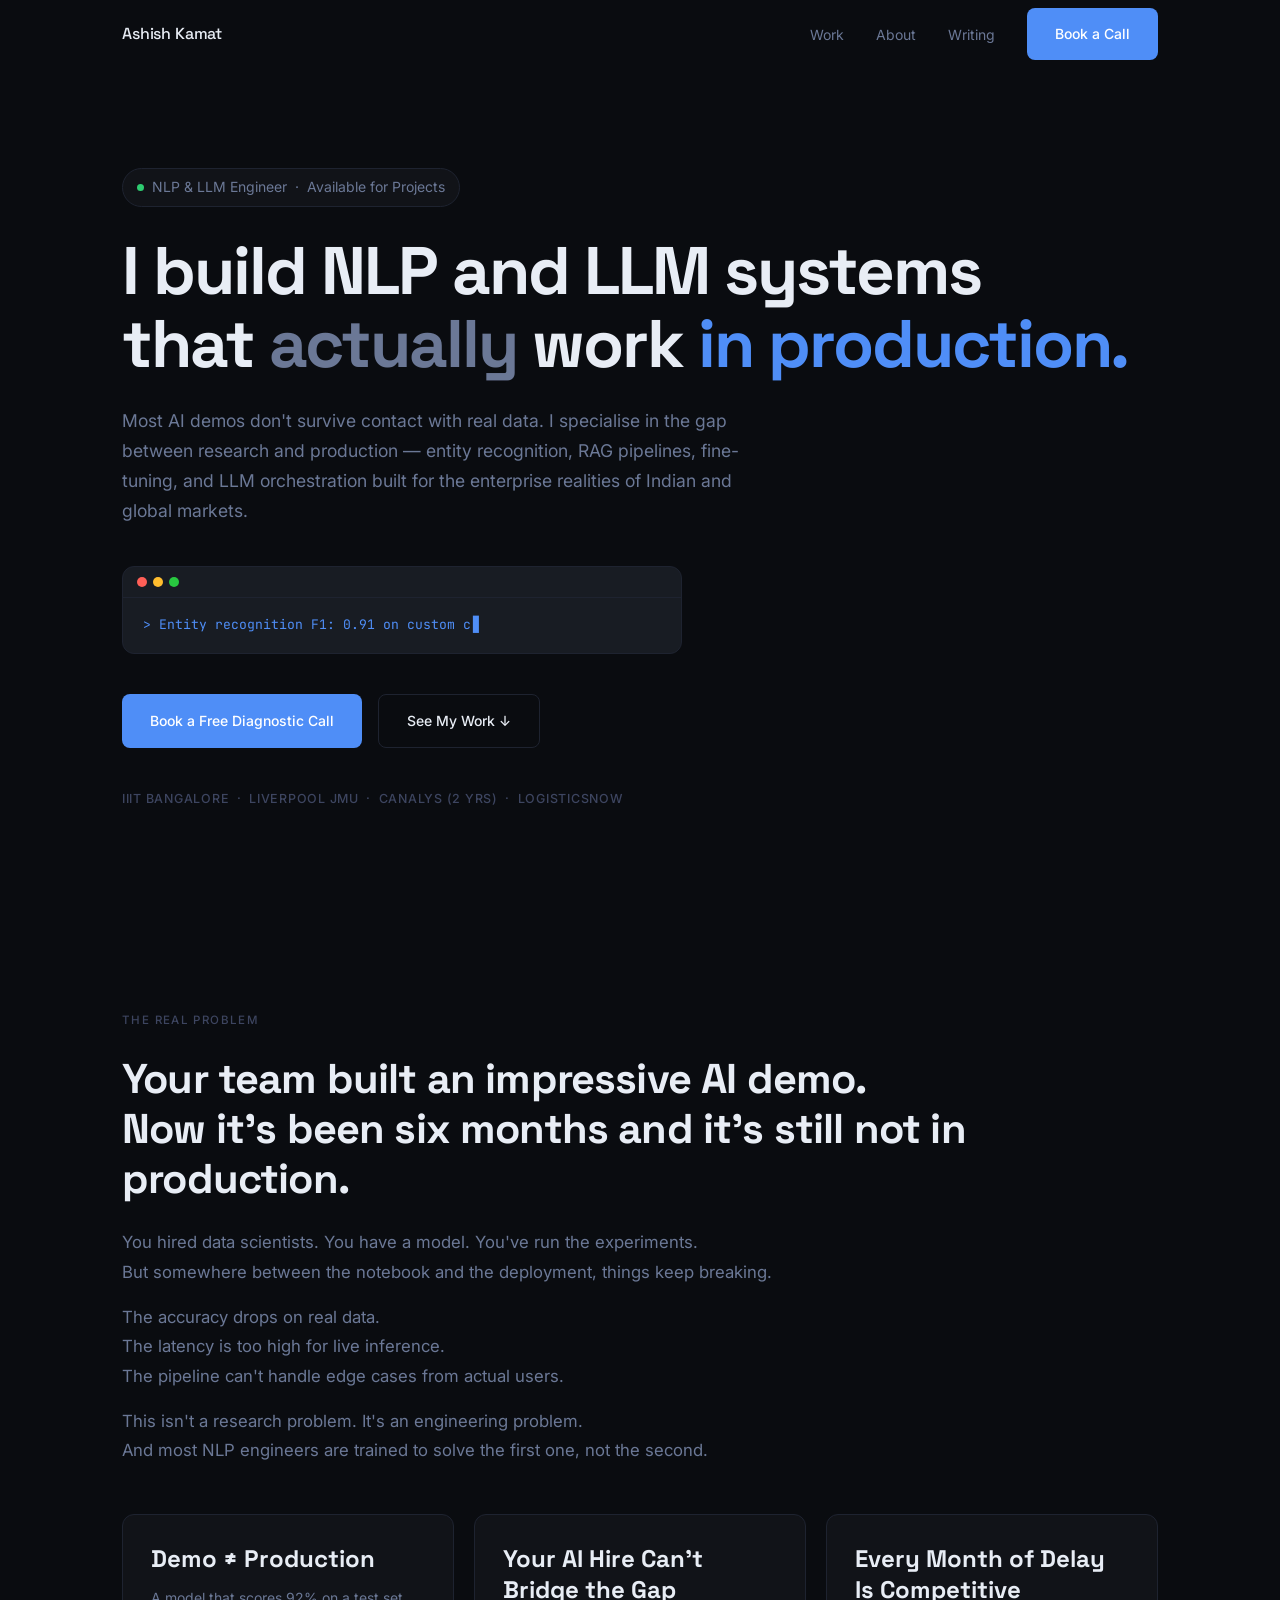
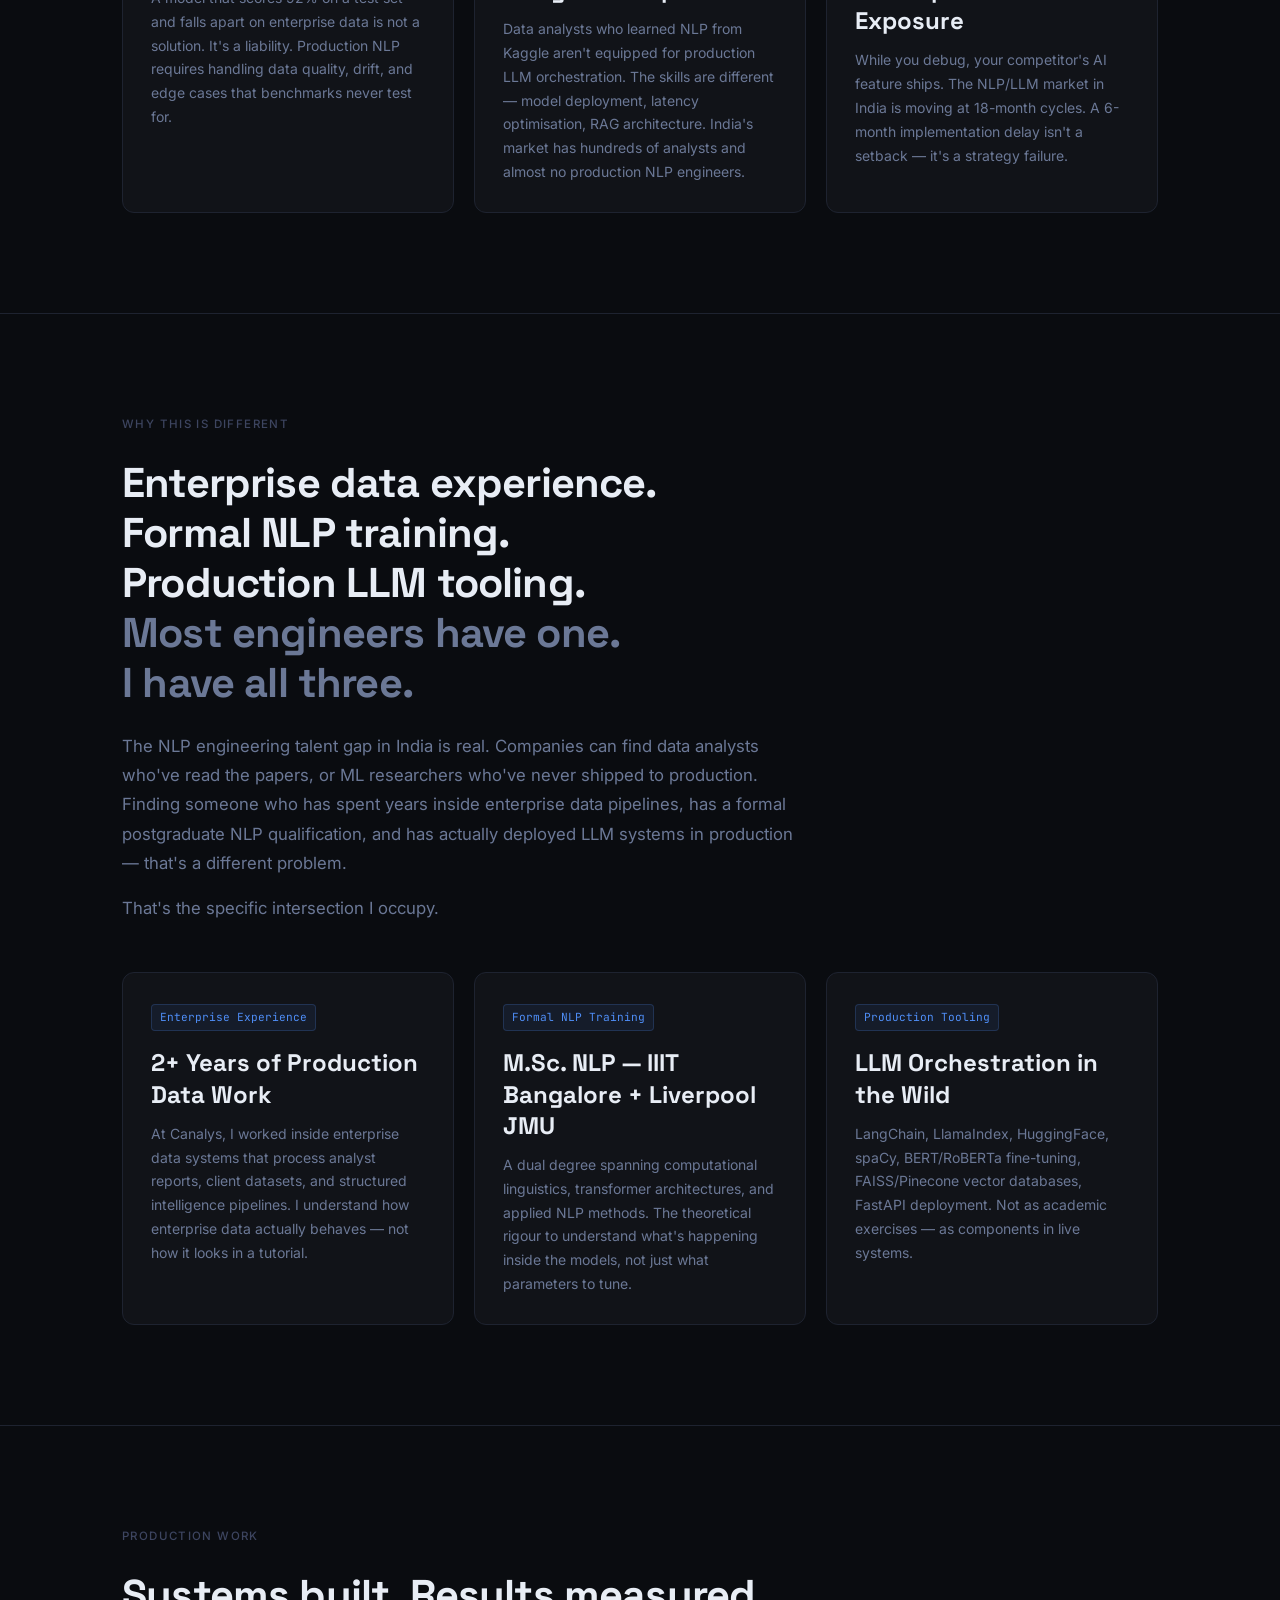
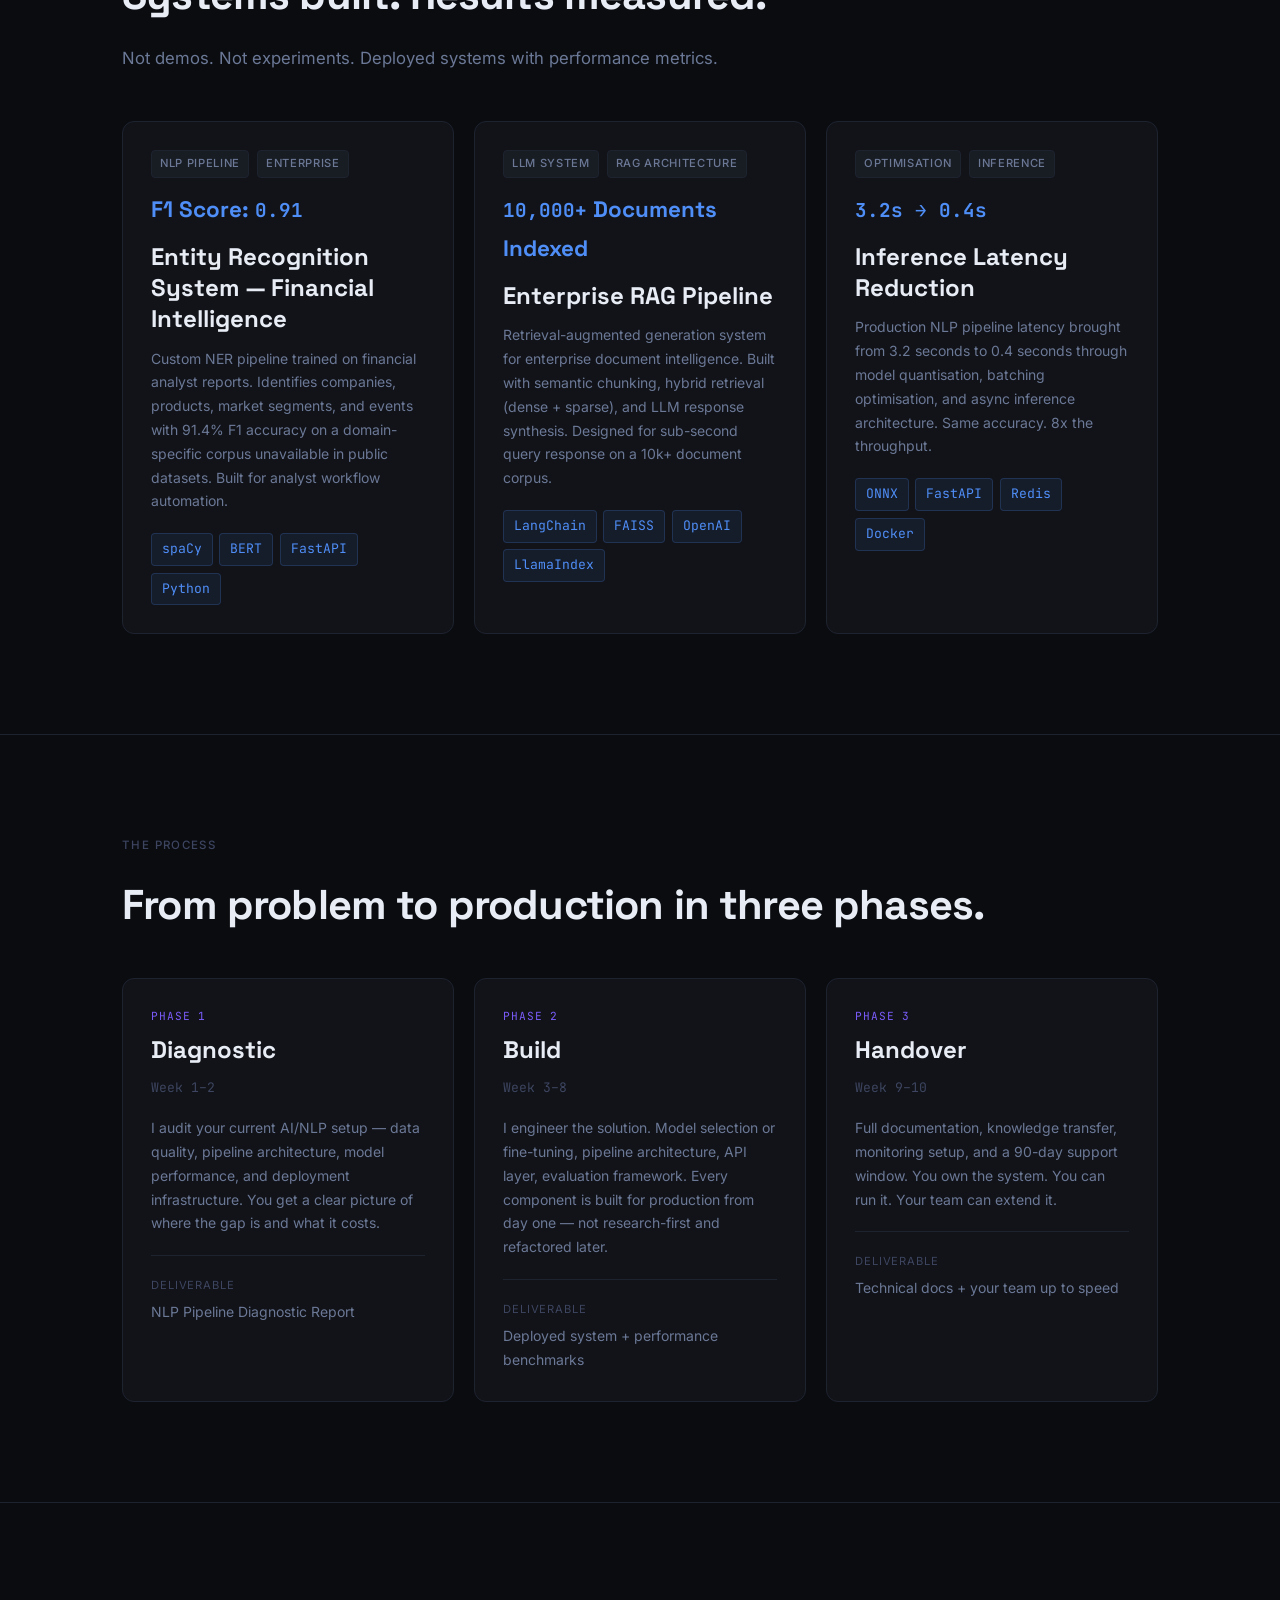
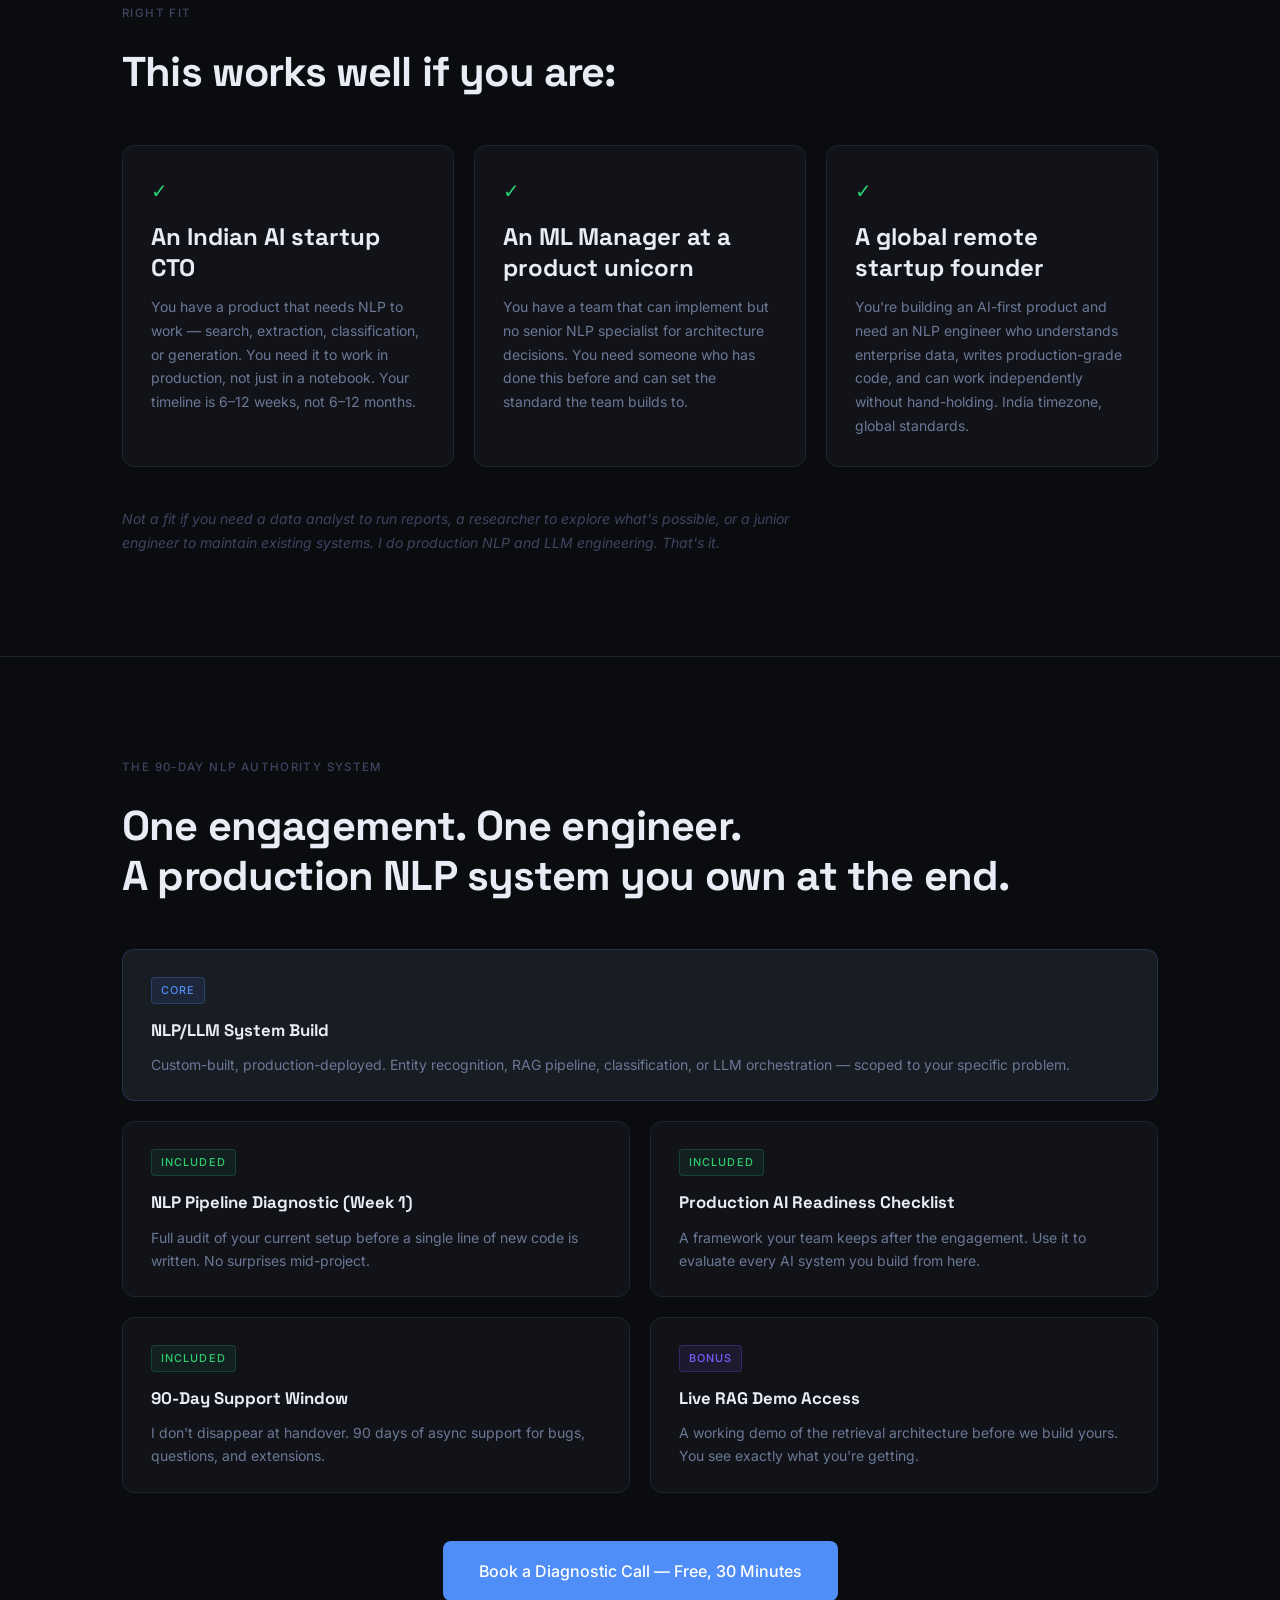
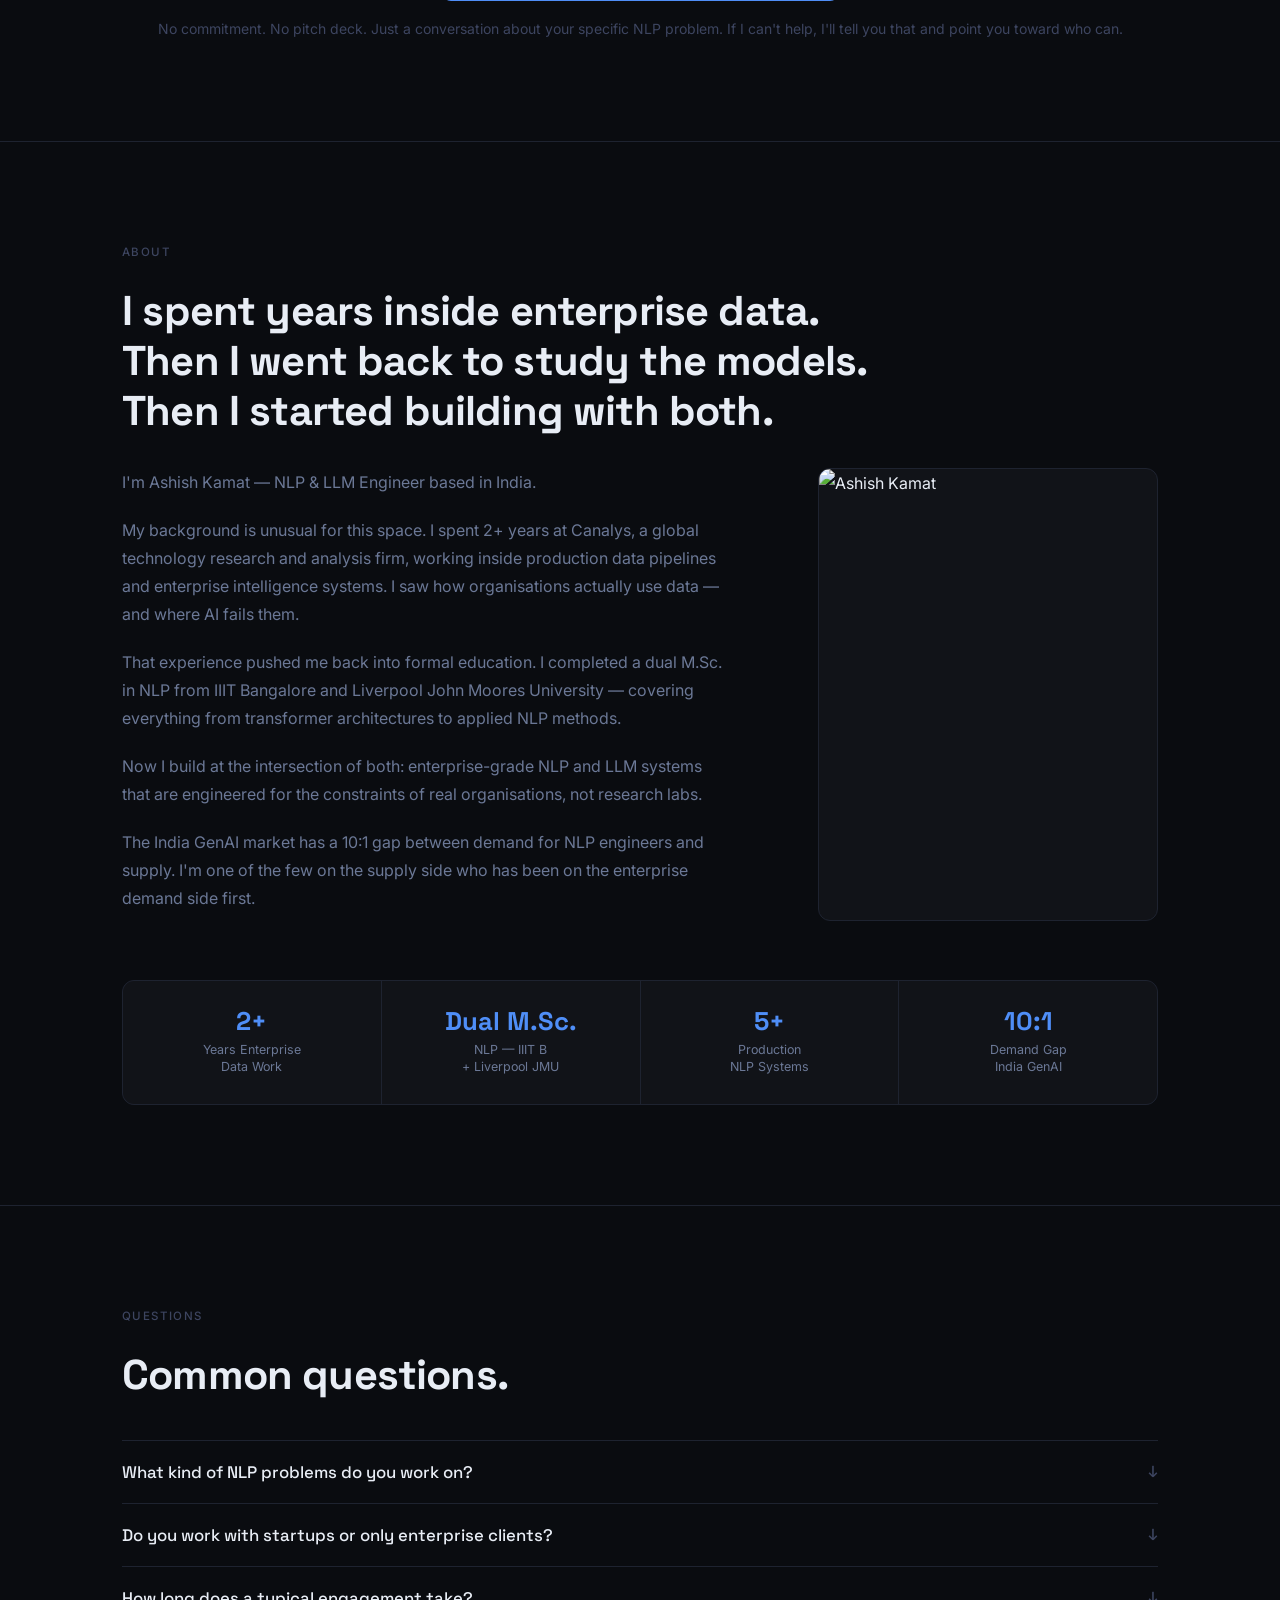
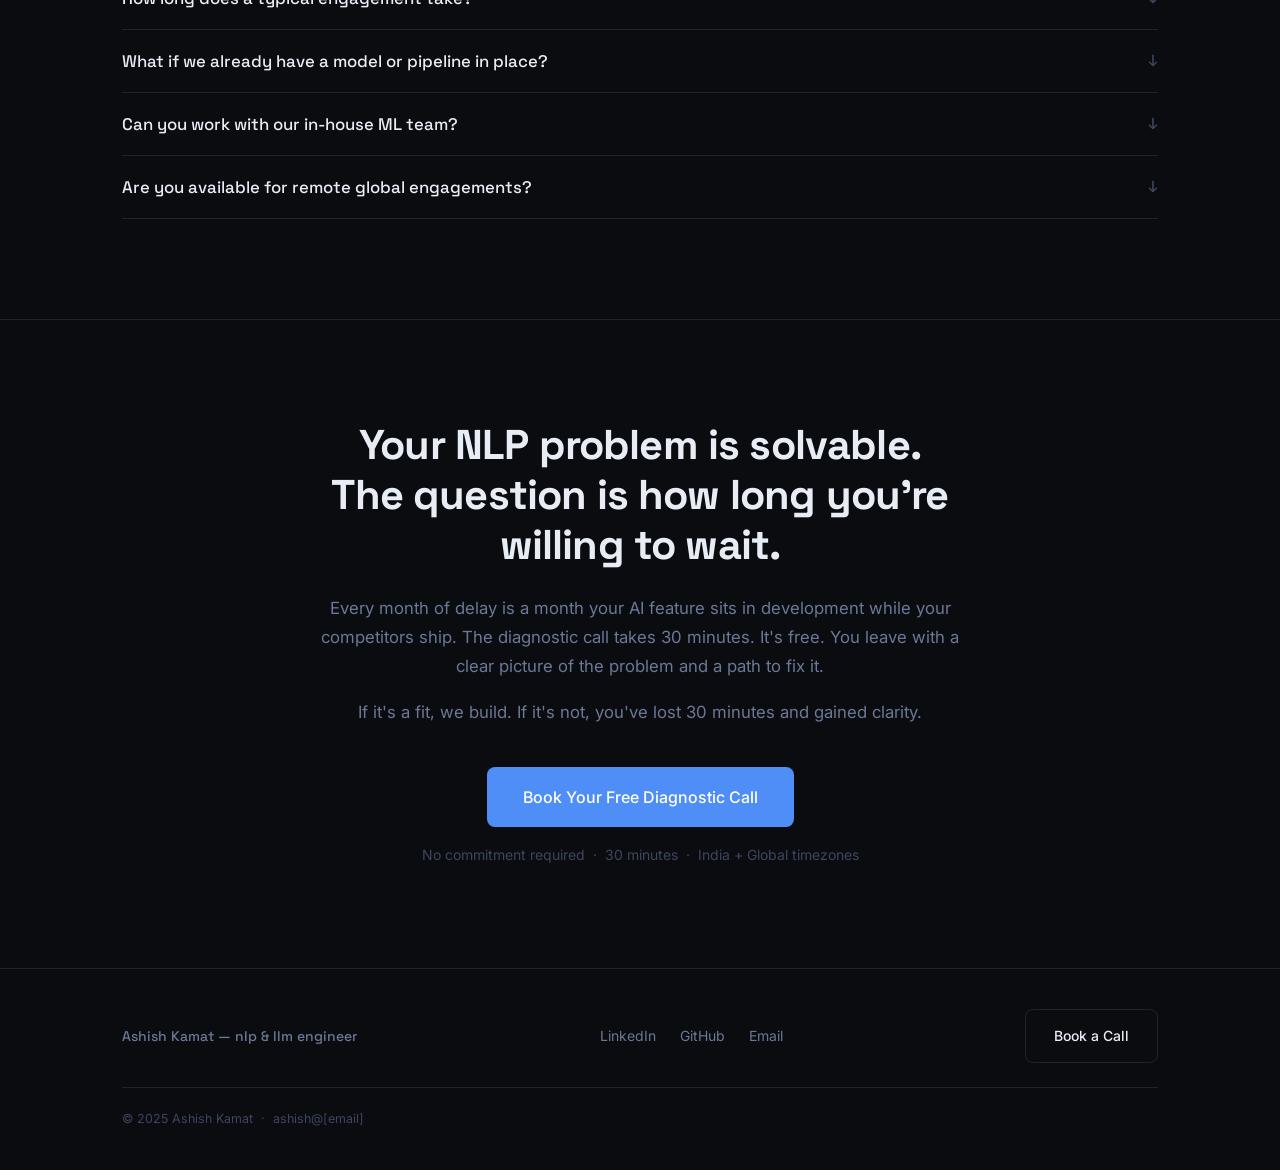
==== index.html @ 313f50a5 "Capitalise name: Ashish Kamat in nav and footer Co-Authored-By: Claude Sonnet 4.6 <noreply@anthropic" ====
<!DOCTYPE html>
<html lang="en">
<head>
  <meta charset="UTF-8">
  <meta name="viewport" content="width=device-width, initial-scale=1.0">
  <title>Ashish Kamat — NLP & LLM Engineer</title>
  <meta name="description" content="NLP & LLM Engineer specialising in production-grade entity recognition, RAG pipelines, and LLM orchestration for enterprise teams.">
  <link rel="preconnect" href="https://fonts.googleapis.com">
  <link rel="preconnect" href="https://fonts.gstatic.com" crossorigin>
  <link href="https://fonts.googleapis.com/css2?family=Space+Grotesk:wght@500;700&family=Inter:wght@400;500&family=JetBrains+Mono&display=swap" rel="stylesheet">
  <link rel="stylesheet" href="style.css">
</head>
<body>

  <!-- NAV -->
  <nav id="navbar">
    <div class="nav-inner">
      <a href="#hero" class="nav-logo">Ashish Kamat</a>
      <button class="hamburger" id="hamburger" aria-label="Toggle menu" aria-expanded="false">
        <span></span><span></span><span></span>
      </button>
      <ul class="nav-links" id="nav-links">
        <li><a href="#work">Work</a></li>
        <li><a href="#about">About</a></li>
        <li><a href="https://www.linkedin.com/in/ashish-kamat/" target="_blank" rel="noopener">Writing</a></li>
        <li><a href="[CALENDLY_URL]" target="_blank" rel="noopener" class="btn btn-primary nav-cta">Book a Call</a></li>
      </ul>
    </div>
  </nav>

  <!-- HERO -->
  <section id="hero" class="section-hero">
    <div class="container">
      <div class="hero-label">
        <span class="status-dot"></span>
        NLP &amp; LLM Engineer &nbsp;·&nbsp; Available for Projects
      </div>

      <h1 class="hero-headline">
        I build NLP and LLM systems<br>
        that <em>actually</em> work <span class="accent">in production.</span>
      </h1>

      <p class="hero-sub">
        Most AI demos don't survive contact with real data.
        I specialise in the gap between research and production —
        entity recognition, RAG pipelines, fine-tuning, and LLM orchestration
        built for the enterprise realities of Indian and global markets.
      </p>

      <!-- Terminal Ticker -->
      <div class="terminal-card">
        <div class="terminal-header">
          <span class="terminal-dot red"></span>
          <span class="terminal-dot amber"></span>
          <span class="terminal-dot green"></span>
        </div>
        <div class="terminal-body">
          <span id="ticker-line"></span><span class="cursor">▊</span>
        </div>
      </div>

      <div class="hero-ctas">
        <a href="[CALENDLY_URL]" target="_blank" rel="noopener" class="btn btn-primary">Book a Free Diagnostic Call</a>
        <a href="#work" class="btn btn-ghost">See My Work ↓</a>
      </div>

      <div class="cred-strip">
        IIIT Bangalore &nbsp;·&nbsp; Liverpool JMU &nbsp;·&nbsp; Canalys (2 yrs) &nbsp;·&nbsp; LogisticsNow
      </div>
    </div>
  </section>

  <!-- SECTION 02 — THE PROBLEM -->
  <section id="problem" class="section reveal-section">
    <div class="container">
      <div class="section-label">THE REAL PROBLEM</div>
      <h2 class="reveal">
        Your team built an impressive AI demo.<br>
        Now it's been six months and it's still not in production.
      </h2>
      <p class="section-body reveal">
        You hired data scientists. You have a model. You've run the experiments.<br>
        But somewhere between the notebook and the deployment, things keep breaking.
      </p>
      <p class="section-body reveal">
        The accuracy drops on real data.<br>
        The latency is too high for live inference.<br>
        The pipeline can't handle edge cases from actual users.
      </p>
      <p class="section-body reveal">
        This isn't a research problem. It's an engineering problem.<br>
        And most NLP engineers are trained to solve the first one, not the second.
      </p>

      <div class="card-grid three-col">
        <div class="card reveal" data-delay="0">
          <h3>Demo ≠ Production</h3>
          <p>A model that scores 92% on a test set and falls apart on enterprise data is not a solution. It's a liability. Production NLP requires handling data quality, drift, and edge cases that benchmarks never test for.</p>
        </div>
        <div class="card reveal" data-delay="80">
          <h3>Your AI Hire Can't Bridge the Gap</h3>
          <p>Data analysts who learned NLP from Kaggle aren't equipped for production LLM orchestration. The skills are different — model deployment, latency optimisation, RAG architecture. India's market has hundreds of analysts and almost no production NLP engineers.</p>
        </div>
        <div class="card reveal" data-delay="160">
          <h3>Every Month of Delay Is Competitive Exposure</h3>
          <p>While you debug, your competitor's AI feature ships. The NLP/LLM market in India is moving at 18-month cycles. A 6-month implementation delay isn't a setback — it's a strategy failure.</p>
        </div>
      </div>
    </div>
  </section>

  <!-- SECTION 03 — POSITIONING -->
  <section id="positioning" class="section reveal-section">
    <div class="container">
      <div class="section-label">WHY THIS IS DIFFERENT</div>
      <h2 class="reveal">
        Enterprise data experience.<br>
        Formal NLP training.<br>
        Production LLM tooling.<br>
        <span class="text-muted">Most engineers have one.<br>I have all three.</span>
      </h2>
      <p class="section-body reveal">
        The NLP engineering talent gap in India is real. Companies can find
        data analysts who've read the papers, or ML researchers who've never
        shipped to production. Finding someone who has spent years inside
        enterprise data pipelines, has a formal postgraduate NLP qualification,
        and has actually deployed LLM systems in production — that's a different problem.
      </p>
      <p class="section-body reveal">
        That's the specific intersection I occupy.
      </p>

      <div class="card-grid three-col">
        <div class="card reveal" data-delay="0">
          <div class="card-chip">Enterprise Experience</div>
          <h3>2+ Years of Production Data Work</h3>
          <p>At Canalys, I worked inside enterprise data systems that process analyst reports, client datasets, and structured intelligence pipelines. I understand how enterprise data actually behaves — not how it looks in a tutorial.</p>
        </div>
        <div class="card reveal" data-delay="80">
          <div class="card-chip">Formal NLP Training</div>
          <h3>M.Sc. NLP — IIIT Bangalore + Liverpool JMU</h3>
          <p>A dual degree spanning computational linguistics, transformer architectures, and applied NLP methods. The theoretical rigour to understand what's happening inside the models, not just what parameters to tune.</p>
        </div>
        <div class="card reveal" data-delay="160">
          <div class="card-chip">Production Tooling</div>
          <h3>LLM Orchestration in the Wild</h3>
          <p>LangChain, LlamaIndex, HuggingFace, spaCy, BERT/RoBERTa fine-tuning, FAISS/Pinecone vector databases, FastAPI deployment. Not as academic exercises — as components in live systems.</p>
        </div>
      </div>
    </div>
  </section>

  <!-- SECTION 04 — WORK -->
  <section id="work" class="section reveal-section">
    <div class="container">
      <div class="section-label">PRODUCTION WORK</div>
      <h2 class="reveal">Systems built. Results measured.</h2>
      <p class="section-body reveal">Not demos. Not experiments. Deployed systems with performance metrics.</p>

      <div class="card-grid three-col">
        <div class="card project-card reveal" data-delay="0">
          <div class="project-tags">
            <span class="tag">NLP Pipeline</span>
            <span class="tag">Enterprise</span>
          </div>
          <div class="metric-callout">F1 Score: <span class="mono">0.91</span></div>
          <h3>Entity Recognition System — Financial Intelligence</h3>
          <p>Custom NER pipeline trained on financial analyst reports. Identifies companies, products, market segments, and events with 91.4% F1 accuracy on a domain-specific corpus unavailable in public datasets. Built for analyst workflow automation.</p>
          <div class="stack-chips">
            <span class="chip">spaCy</span>
            <span class="chip">BERT</span>
            <span class="chip">FastAPI</span>
            <span class="chip">Python</span>
          </div>
        </div>
        <div class="card project-card reveal" data-delay="80">
          <div class="project-tags">
            <span class="tag">LLM System</span>
            <span class="tag">RAG Architecture</span>
          </div>
          <div class="metric-callout"><span class="mono">10,000+</span> Documents Indexed</div>
          <h3>Enterprise RAG Pipeline</h3>
          <p>Retrieval-augmented generation system for enterprise document intelligence. Built with semantic chunking, hybrid retrieval (dense + sparse), and LLM response synthesis. Designed for sub-second query response on a 10k+ document corpus.</p>
          <div class="stack-chips">
            <span class="chip">LangChain</span>
            <span class="chip">FAISS</span>
            <span class="chip">OpenAI</span>
            <span class="chip">LlamaIndex</span>
          </div>
        </div>
        <div class="card project-card reveal" data-delay="160">
          <div class="project-tags">
            <span class="tag">Optimisation</span>
            <span class="tag">Inference</span>
          </div>
          <div class="metric-callout"><span class="mono">3.2s → 0.4s</span></div>
          <h3>Inference Latency Reduction</h3>
          <p>Production NLP pipeline latency brought from 3.2 seconds to 0.4 seconds through model quantisation, batching optimisation, and async inference architecture. Same accuracy. 8x the throughput.</p>
          <div class="stack-chips">
            <span class="chip">ONNX</span>
            <span class="chip">FastAPI</span>
            <span class="chip">Redis</span>
            <span class="chip">Docker</span>
          </div>
        </div>
      </div>
    </div>
  </section>

  <!-- SECTION 05 — PROCESS -->
  <section id="process" class="section reveal-section">
    <div class="container">
      <div class="section-label">THE PROCESS</div>
      <h2 class="reveal">From problem to production in three phases.</h2>

      <div class="card-grid three-col">
        <div class="card phase-card reveal" data-delay="0">
          <div class="phase-label">Phase 1</div>
          <h3>Diagnostic</h3>
          <div class="phase-time">Week 1–2</div>
          <p>I audit your current AI/NLP setup — data quality, pipeline architecture, model performance, and deployment infrastructure. You get a clear picture of where the gap is and what it costs.</p>
          <div class="phase-deliverable">
            <span class="deliverable-label">Deliverable</span>
            NLP Pipeline Diagnostic Report
          </div>
        </div>
        <div class="card phase-card reveal" data-delay="80">
          <div class="phase-label">Phase 2</div>
          <h3>Build</h3>
          <div class="phase-time">Week 3–8</div>
          <p>I engineer the solution. Model selection or fine-tuning, pipeline architecture, API layer, evaluation framework. Every component is built for production from day one — not research-first and refactored later.</p>
          <div class="phase-deliverable">
            <span class="deliverable-label">Deliverable</span>
            Deployed system + performance benchmarks
          </div>
        </div>
        <div class="card phase-card reveal" data-delay="160">
          <div class="phase-label">Phase 3</div>
          <h3>Handover</h3>
          <div class="phase-time">Week 9–10</div>
          <p>Full documentation, knowledge transfer, monitoring setup, and a 90-day support window. You own the system. You can run it. Your team can extend it.</p>
          <div class="phase-deliverable">
            <span class="deliverable-label">Deliverable</span>
            Technical docs + your team up to speed
          </div>
        </div>
      </div>
    </div>
  </section>

  <!-- SECTION 06 — WHO THIS IS FOR -->
  <section id="fit" class="section reveal-section">
    <div class="container">
      <div class="section-label">RIGHT FIT</div>
      <h2 class="reveal">This works well if you are:</h2>

      <div class="card-grid three-col">
        <div class="card fit-card reveal" data-delay="0">
          <div class="fit-icon">✓</div>
          <h3>An Indian AI startup CTO</h3>
          <p>You have a product that needs NLP to work — search, extraction, classification, or generation. You need it to work in production, not just in a notebook. Your timeline is 6–12 weeks, not 6–12 months.</p>
        </div>
        <div class="card fit-card reveal" data-delay="80">
          <div class="fit-icon">✓</div>
          <h3>An ML Manager at a product unicorn</h3>
          <p>You have a team that can implement but no senior NLP specialist for architecture decisions. You need someone who has done this before and can set the standard the team builds to.</p>
        </div>
        <div class="card fit-card reveal" data-delay="160">
          <div class="fit-icon">✓</div>
          <h3>A global remote startup founder</h3>
          <p>You're building an AI-first product and need an NLP engineer who understands enterprise data, writes production-grade code, and can work independently without hand-holding. India timezone, global standards.</p>
        </div>
      </div>

      <p class="not-fit reveal">
        Not a fit if you need a data analyst to run reports, a researcher to explore what's possible, or a junior engineer to maintain existing systems. I do production NLP and LLM engineering. That's it.
      </p>
    </div>
  </section>

  <!-- SECTION 07 — OFFER STACK -->
  <section id="offer" class="section reveal-section">
    <div class="container">
      <div class="section-label">THE 90-DAY NLP AUTHORITY SYSTEM</div>
      <h2 class="reveal">
        One engagement. One engineer.<br>
        A production NLP system you own at the end.
      </h2>

      <div class="offer-grid reveal">
        <div class="offer-item offer-core">
          <div class="offer-badge">Core</div>
          <div class="offer-title">NLP/LLM System Build</div>
          <p>Custom-built, production-deployed. Entity recognition, RAG pipeline, classification, or LLM orchestration — scoped to your specific problem.</p>
        </div>
        <div class="offer-item">
          <div class="offer-badge included">Included</div>
          <div class="offer-title">NLP Pipeline Diagnostic (Week 1)</div>
          <p>Full audit of your current setup before a single line of new code is written. No surprises mid-project.</p>
        </div>
        <div class="offer-item">
          <div class="offer-badge included">Included</div>
          <div class="offer-title">Production AI Readiness Checklist</div>
          <p>A framework your team keeps after the engagement. Use it to evaluate every AI system you build from here.</p>
        </div>
        <div class="offer-item">
          <div class="offer-badge included">Included</div>
          <div class="offer-title">90-Day Support Window</div>
          <p>I don't disappear at handover. 90 days of async support for bugs, questions, and extensions.</p>
        </div>
        <div class="offer-item">
          <div class="offer-badge bonus">Bonus</div>
          <div class="offer-title">Live RAG Demo Access</div>
          <p>A working demo of the retrieval architecture before we build yours. You see exactly what you're getting.</p>
        </div>
      </div>

      <div class="offer-cta reveal">
        <a href="[CALENDLY_URL]" target="_blank" rel="noopener" class="btn btn-primary btn-large">Book a Diagnostic Call — Free, 30 Minutes</a>
        <p class="offer-disclaimer">No commitment. No pitch deck. Just a conversation about your specific NLP problem. If I can't help, I'll tell you that and point you toward who can.</p>
      </div>
    </div>
  </section>

  <!-- SECTION 08 — ABOUT -->
  <section id="about" class="section reveal-section">
    <div class="container">
      <div class="section-label">ABOUT</div>
      <h2 class="reveal">
        I spent years inside enterprise data.<br>
        Then I went back to study the models.<br>
        Then I started building with both.
      </h2>

      <div class="about-grid">
        <div class="about-text">
          <p class="reveal">I'm Ashish Kamat — NLP &amp; LLM Engineer based in India.</p>
          <p class="reveal">
            My background is unusual for this space. I spent 2+ years at Canalys, a global technology research and analysis firm, working inside production data pipelines and enterprise intelligence systems. I saw how organisations actually use data — and where AI fails them.
          </p>
          <p class="reveal">
            That experience pushed me back into formal education. I completed a dual M.Sc. in NLP from IIIT Bangalore and Liverpool John Moores University — covering everything from transformer architectures to applied NLP methods.
          </p>
          <p class="reveal">
            Now I build at the intersection of both: enterprise-grade NLP and LLM systems that are engineered for the constraints of real organisations, not research labs.
          </p>
          <p class="reveal">
            The India GenAI market has a 10:1 gap between demand for NLP engineers and supply. I'm one of the few on the supply side who has been on the enterprise demand side first.
          </p>
        </div>
        <div class="about-image-col reveal">
          <div class="about-photo-wrap">
            <img src="ChatGPT Image May 31, 2026, 01_21_55 AM.png" alt="Ashish Kamat" class="about-photo" loading="lazy">
          </div>
        </div>
      </div>

      <div class="stats-bar reveal">
        <div class="stat">
          <div class="stat-number">2+</div>
          <div class="stat-label">Years Enterprise<br>Data Work</div>
        </div>
        <div class="stat">
          <div class="stat-number">Dual M.Sc.</div>
          <div class="stat-label">NLP — IIIT B<br>+ Liverpool JMU</div>
        </div>
        <div class="stat">
          <div class="stat-number">5+</div>
          <div class="stat-label">Production<br>NLP Systems</div>
        </div>
        <div class="stat">
          <div class="stat-number">10:1</div>
          <div class="stat-label">Demand Gap<br>India GenAI</div>
        </div>
      </div>
    </div>
  </section>

  <!-- SECTION 09 — FAQ -->
  <section id="faq" class="section reveal-section">
    <div class="container">
      <div class="section-label">QUESTIONS</div>
      <h2 class="reveal">Common questions.</h2>

      <div class="faq-list reveal">

        <div class="faq-item">
          <button class="faq-q" aria-expanded="false">
            What kind of NLP problems do you work on?
            <span class="faq-chevron">↓</span>
          </button>
          <div class="faq-a">
            <p>Entity recognition, text classification, RAG pipelines, LLM orchestration, semantic search, and fine-tuning domain-specific language models. If your problem involves understanding, extracting, or generating from text — that's the zone. What I don't do: computer vision, tabular ML, or data warehousing.</p>
          </div>
        </div>

        <div class="faq-item">
          <button class="faq-q" aria-expanded="false">
            Do you work with startups or only enterprise clients?
            <span class="faq-chevron">↓</span>
          </button>
          <div class="faq-a">
            <p>Both, with different scopes. Enterprise teams usually need architecture consulting + build. Startups usually need an end-to-end build. The diagnostic call in week one scopes the engagement properly regardless of company size.</p>
          </div>
        </div>

        <div class="faq-item">
          <button class="faq-q" aria-expanded="false">
            How long does a typical engagement take?
            <span class="faq-chevron">↓</span>
          </button>
          <div class="faq-a">
            <p>8–12 weeks for a complete build. 2 weeks for a diagnostic-only engagement. The 90-Day NLP Authority System covers the full arc: diagnostic, build, handover, and 90 days of support.</p>
          </div>
        </div>

        <div class="faq-item">
          <button class="faq-q" aria-expanded="false">
            What if we already have a model or pipeline in place?
            <span class="faq-chevron">↓</span>
          </button>
          <div class="faq-a">
            <p>Even better. The diagnostic call reviews what you have. Sometimes the fix is surgical — latency optimisation, data pipeline repair, or RAG layer addition. You don't always need to rebuild from zero.</p>
          </div>
        </div>

        <div class="faq-item">
          <button class="faq-q" aria-expanded="false">
            Can you work with our in-house ML team?
            <span class="faq-chevron">↓</span>
          </button>
          <div class="faq-a">
            <p>Yes. I often act as the senior NLP specialist setting architecture standards while the in-house team implements. Think of it as embedding a specialist for the duration, not replacing your team.</p>
          </div>
        </div>

        <div class="faq-item">
          <button class="faq-q" aria-expanded="false">
            Are you available for remote global engagements?
            <span class="faq-chevron">↓</span>
          </button>
          <div class="faq-a">
            <p>Yes. IST timezone, async-first communication. I've worked with teams in multiple timezones. The diagnostic call and weekly syncs are synchronous; everything else is documented and async.</p>
          </div>
        </div>

      </div>
    </div>
  </section>

  <!-- SECTION 10 — FINAL CTA -->
  <section id="contact" class="section section-final reveal-section">
    <div class="container">
      <h2 class="reveal">
        Your NLP problem is solvable.<br>
        The question is how long you're willing to wait.
      </h2>
      <p class="section-body reveal">
        Every month of delay is a month your AI feature sits in development while your competitors ship. The diagnostic call takes 30 minutes. It's free. You leave with a clear picture of the problem and a path to fix it.
      </p>
      <p class="section-body reveal">
        If it's a fit, we build. If it's not, you've lost 30 minutes and gained clarity.
      </p>
      <div class="final-cta-wrap reveal">
        <a href="[CALENDLY_URL]" target="_blank" rel="noopener" class="btn btn-primary btn-large">Book Your Free Diagnostic Call</a>
        <p class="cta-disclaimer">No commitment required &nbsp;·&nbsp; 30 minutes &nbsp;·&nbsp; India + Global timezones</p>
      </div>
    </div>
  </section>

  <!-- FOOTER -->
  <footer id="footer">
    <div class="container">
      <div class="footer-main">
        <div class="footer-brand">Ashish Kamat — nlp &amp; llm engineer</div>
        <nav class="footer-links">
          <a href="https://www.linkedin.com/in/ashish-kamat/" target="_blank" rel="noopener">LinkedIn</a>
          <a href="https://github.com/[GITHUB_USERNAME]" target="_blank" rel="noopener">GitHub</a>
          <a href="mailto:ashish@[email]">Email</a>
        </nav>
        <a href="[CALENDLY_URL]" target="_blank" rel="noopener" class="btn btn-ghost footer-cta">Book a Call</a>
      </div>
      <div class="footer-bottom">
        <span>© 2025 Ashish Kamat &nbsp;·&nbsp; ashish@[email]</span>
      </div>
    </div>
  </footer>

  <script src="script.js"></script>
</body>
</html>
---- style.css ----
/* ============================================================
   ASHISH KAMAT — NLP & LLM ENGINEER
   Design System: Dark authority, electric blue accent, violet depth
   ============================================================ */

:root {
  --color-bg:           #0A0C10;
  --color-surface:      #111318;
  --color-surface-2:    #181C23;
  --color-border:       #1E2330;
  --color-accent:       #4F8EF7;
  --color-accent-warm:  #7C5CFC;
  --color-text:         #E8EDF5;
  --color-text-muted:   #6B7896;
  --color-text-dim:     #3D4560;
  --color-success:      #2ECC71;

  --fs-hero:   clamp(2.6rem, 6vw, 4.2rem);
  --fs-h2:     clamp(1.8rem, 3.5vw, 2.6rem);
  --fs-h3:     clamp(1.2rem, 2vw, 1.5rem);
  --fs-body:   1rem;
  --fs-small:  0.875rem;
  --fs-mono:   0.82rem;

  --radius-card:   12px;
  --radius-btn:    8px;
  --radius-chip:   4px;

  --max-w: 1100px;
  --section-py: 100px;
}

/* ---- RESET ---- */
*, *::before, *::after { box-sizing: border-box; margin: 0; padding: 0; }
html { scroll-behavior: smooth; }
body {
  background: var(--color-bg);
  color: var(--color-text);
  font-family: 'Inter', sans-serif;
  font-size: var(--fs-body);
  line-height: 1.75;
  -webkit-font-smoothing: antialiased;
}
img { display: block; max-width: 100%; }
a { color: inherit; text-decoration: none; }
button { cursor: pointer; border: none; background: none; }

/* ---- CONTAINER ---- */
.container {
  max-width: var(--max-w);
  margin: 0 auto;
  padding: 0 2rem;
}

/* ================================================================
   NAV
================================================================ */
#navbar {
  position: fixed;
  top: 0; left: 0; right: 0;
  z-index: 100;
  transition: background 0.25s ease, box-shadow 0.25s ease;
}
#navbar.scrolled {
  background: var(--color-bg);
  box-shadow: 0 1px 0 var(--color-border);
}
.nav-inner {
  max-width: var(--max-w);
  margin: 0 auto;
  padding: 0 2rem;
  height: 68px;
  display: flex;
  align-items: center;
  justify-content: space-between;
}
.nav-logo {
  font-family: 'Space Grotesk', sans-serif;
  font-weight: 500;
  font-size: 1rem;
  color: var(--color-text);
  letter-spacing: -0.01em;
}
.nav-links {
  display: flex;
  align-items: center;
  gap: 2rem;
  list-style: none;
}
.nav-links a {
  font-size: var(--fs-small);
  color: var(--color-text-muted);
  transition: color 0.2s;
}
.nav-links a:hover { color: var(--color-text); }
.nav-cta { color: #fff !important; }

/* Hamburger */
.hamburger {
  display: none;
  flex-direction: column;
  gap: 5px;
  padding: 4px;
}
.hamburger span {
  display: block;
  width: 22px; height: 2px;
  background: var(--color-text);
  border-radius: 2px;
  transition: transform 0.25s, opacity 0.25s;
}
.hamburger.open span:nth-child(1) { transform: translateY(7px) rotate(45deg); }
.hamburger.open span:nth-child(2) { opacity: 0; }
.hamburger.open span:nth-child(3) { transform: translateY(-7px) rotate(-45deg); }

/* ================================================================
   BUTTONS
================================================================ */
.btn {
  display: inline-flex;
  align-items: center;
  gap: 0.5rem;
  padding: 14px 28px;
  font-family: 'Inter', sans-serif;
  font-weight: 500;
  font-size: var(--fs-small);
  border-radius: var(--radius-btn);
  transition: transform 0.18s ease, filter 0.18s ease, border-color 0.18s ease, color 0.18s ease;
  white-space: nowrap;
}
.btn-primary {
  background: var(--color-accent);
  color: #fff;
  border: none;
}
.btn-primary:hover {
  filter: brightness(1.12);
  transform: translateY(-1px);
}
.btn-ghost {
  background: transparent;
  border: 1px solid var(--color-border);
  color: var(--color-text);
}
.btn-ghost:hover {
  border-color: var(--color-accent);
  color: var(--color-accent);
}
.btn-large { padding: 16px 36px; font-size: 1rem; }

/* ================================================================
   SECTIONS (shared)
================================================================ */
.section {
  padding: var(--section-py) 0;
}
.section-label {
  font-size: 0.72rem;
  font-weight: 500;
  letter-spacing: 0.12em;
  text-transform: uppercase;
  color: var(--color-text-dim);
  margin-bottom: 1.5rem;
}
h2 {
  font-family: 'Space Grotesk', sans-serif;
  font-weight: 700;
  font-size: var(--fs-h2);
  line-height: 1.2;
  letter-spacing: -0.02em;
  margin-bottom: 1.5rem;
}
h2 .text-muted { color: var(--color-text-muted); }
h3 {
  font-family: 'Space Grotesk', sans-serif;
  font-weight: 700;
  font-size: var(--fs-h3);
  line-height: 1.3;
  margin-bottom: 0.75rem;
}
.section-body {
  font-size: 1.05rem;
  color: var(--color-text-muted);
  max-width: 680px;
  margin-bottom: 1rem;
}

/* Horizontal rule between major sections */
.section + .section { border-top: 1px solid var(--color-border); }

/* ================================================================
   HERO
================================================================ */
.section-hero {
  padding-top: 168px;
  padding-bottom: var(--section-py);
}
.hero-label {
  display: inline-flex;
  align-items: center;
  gap: 0.5rem;
  font-size: var(--fs-small);
  color: var(--color-text-muted);
  margin-bottom: 1.75rem;
  padding: 6px 14px;
  background: var(--color-surface);
  border: 1px solid var(--color-border);
  border-radius: 999px;
}
.status-dot {
  width: 7px; height: 7px;
  border-radius: 50%;
  background: var(--color-success);
  animation: pulse-dot 2s ease infinite;
  flex-shrink: 0;
}
@keyframes pulse-dot {
  0%, 100% { opacity: 1; }
  50% { opacity: 0.4; }
}
.hero-headline {
  font-family: 'Space Grotesk', sans-serif;
  font-weight: 700;
  font-size: var(--fs-hero);
  line-height: 1.1;
  letter-spacing: -0.03em;
  margin-bottom: 1.5rem;
}
.hero-headline em {
  font-style: normal;
  color: var(--color-text-muted);
}
.hero-headline .accent { color: var(--color-accent); }
.hero-sub {
  font-size: 1.1rem;
  color: var(--color-text-muted);
  line-height: 1.7;
  max-width: 620px;
  margin-bottom: 2.5rem;
}

/* Terminal */
.terminal-card {
  background: var(--color-surface-2);
  border: 1px solid var(--color-border);
  border-radius: var(--radius-card);
  max-width: 560px;
  margin-bottom: 2.5rem;
  overflow: hidden;
}
.terminal-header {
  display: flex;
  gap: 6px;
  padding: 10px 14px;
  border-bottom: 1px solid var(--color-border);
}
.terminal-dot {
  width: 10px; height: 10px;
  border-radius: 50%;
}
.terminal-dot.red   { background: #FF5F57; }
.terminal-dot.amber { background: #FFBD2E; }
.terminal-dot.green { background: #28C840; }
.terminal-body {
  padding: 16px 20px;
  font-family: 'JetBrains Mono', monospace;
  font-size: var(--fs-mono);
  color: var(--color-accent);
  min-height: 48px;
  display: flex;
  align-items: center;
}
.cursor {
  display: inline-block;
  animation: blink 0.5s step-end infinite;
  margin-left: 2px;
  color: var(--color-accent);
}
@keyframes blink {
  0%, 100% { opacity: 1; }
  50% { opacity: 0; }
}

.hero-ctas {
  display: flex;
  gap: 1rem;
  flex-wrap: wrap;
  margin-bottom: 2.5rem;
}
.cred-strip {
  font-size: 0.78rem;
  font-weight: 500;
  letter-spacing: 0.06em;
  text-transform: uppercase;
  color: var(--color-text-dim);
}

/* ================================================================
   CARDS
================================================================ */
.card-grid {
  margin-top: 3rem;
  display: grid;
  gap: 1.25rem;
}
.three-col { grid-template-columns: repeat(3, 1fr); }

.card {
  background: var(--color-surface);
  border: 1px solid var(--color-border);
  border-radius: var(--radius-card);
  padding: 1.75rem;
  transition: border-color 0.18s ease, transform 0.18s ease;
}
.card:hover {
  border-color: rgba(79, 142, 247, 0.3);
  transform: translateY(-2px);
}
.card p {
  font-size: var(--fs-small);
  color: var(--color-text-muted);
  line-height: 1.7;
}

/* Card chip (credential label) */
.card-chip {
  display: inline-block;
  font-family: 'JetBrains Mono', monospace;
  font-size: 0.7rem;
  color: var(--color-accent);
  background: rgba(79, 142, 247, 0.08);
  border: 1px solid rgba(79, 142, 247, 0.2);
  border-radius: var(--radius-chip);
  padding: 3px 8px;
  margin-bottom: 1rem;
}

/* ================================================================
   PROJECT CARDS
================================================================ */
.project-tags {
  display: flex;
  gap: 0.5rem;
  flex-wrap: wrap;
  margin-bottom: 0.75rem;
}
.tag {
  font-size: 0.7rem;
  font-weight: 500;
  letter-spacing: 0.06em;
  color: var(--color-text-muted);
  background: var(--color-surface-2);
  border: 1px solid var(--color-border);
  border-radius: var(--radius-chip);
  padding: 3px 8px;
  text-transform: uppercase;
}
.metric-callout {
  font-family: 'Space Grotesk', sans-serif;
  font-weight: 700;
  font-size: 1.4rem;
  color: var(--color-accent);
  margin-bottom: 0.75rem;
}
.metric-callout .mono {
  font-family: 'JetBrains Mono', monospace;
  font-size: 1.2rem;
}
.stack-chips {
  display: flex;
  flex-wrap: wrap;
  gap: 0.4rem;
  margin-top: 1.25rem;
}
.chip {
  font-family: 'JetBrains Mono', monospace;
  font-size: var(--fs-mono);
  color: var(--color-accent);
  background: rgba(79, 142, 247, 0.08);
  border: 1px solid rgba(79, 142, 247, 0.2);
  border-radius: var(--radius-chip);
  padding: 4px 10px;
}

/* ================================================================
   PHASE CARDS
================================================================ */
.phase-label {
  font-family: 'JetBrains Mono', monospace;
  font-size: 0.7rem;
  color: var(--color-accent-warm);
  letter-spacing: 0.08em;
  text-transform: uppercase;
  margin-bottom: 0.5rem;
}
.phase-time {
  font-family: 'JetBrains Mono', monospace;
  font-size: var(--fs-mono);
  color: var(--color-text-dim);
  margin-bottom: 1rem;
}
.phase-deliverable {
  margin-top: 1.25rem;
  padding-top: 1.25rem;
  border-top: 1px solid var(--color-border);
  font-size: var(--fs-small);
  color: var(--color-text-muted);
}
.deliverable-label {
  display: block;
  font-size: 0.7rem;
  letter-spacing: 0.08em;
  text-transform: uppercase;
  color: var(--color-text-dim);
  margin-bottom: 0.25rem;
}

/* ================================================================
   FIT SECTION
================================================================ */
.fit-card { position: relative; }
.fit-icon {
  font-family: 'JetBrains Mono', monospace;
  font-size: 1.25rem;
  color: var(--color-success);
  margin-bottom: 0.75rem;
}
.not-fit {
  margin-top: 2.5rem;
  font-size: var(--fs-small);
  color: var(--color-text-dim);
  max-width: 680px;
  font-style: italic;
}

/* ================================================================
   OFFER STACK
================================================================ */
.offer-grid {
  margin-top: 3rem;
  display: grid;
  grid-template-columns: repeat(2, 1fr);
  gap: 1.25rem;
}
.offer-item {
  background: var(--color-surface);
  border: 1px solid var(--color-border);
  border-radius: var(--radius-card);
  padding: 1.5rem 1.75rem;
  transition: border-color 0.18s ease;
}
.offer-item:hover { border-color: rgba(79, 142, 247, 0.3); }
.offer-core {
  grid-column: 1 / -1;
  background: var(--color-surface-2);
  border-color: rgba(79, 142, 247, 0.2);
}
.offer-badge {
  display: inline-block;
  font-size: 0.68rem;
  font-weight: 500;
  letter-spacing: 0.1em;
  text-transform: uppercase;
  padding: 3px 9px;
  border-radius: var(--radius-chip);
  margin-bottom: 0.75rem;
  background: rgba(79, 142, 247, 0.1);
  border: 1px solid rgba(79, 142, 247, 0.25);
  color: var(--color-accent);
}
.offer-badge.included {
  background: rgba(46, 204, 113, 0.08);
  border-color: rgba(46, 204, 113, 0.2);
  color: var(--color-success);
}
.offer-badge.bonus {
  background: rgba(124, 92, 252, 0.1);
  border-color: rgba(124, 92, 252, 0.25);
  color: var(--color-accent-warm);
}
.offer-title {
  font-family: 'Space Grotesk', sans-serif;
  font-weight: 700;
  font-size: 1.05rem;
  margin-bottom: 0.5rem;
  color: var(--color-text);
}
.offer-item p {
  font-size: var(--fs-small);
  color: var(--color-text-muted);
  line-height: 1.65;
}
.offer-cta {
  margin-top: 3rem;
  text-align: center;
}
.offer-disclaimer {
  margin-top: 1rem;
  font-size: var(--fs-small);
  color: var(--color-text-dim);
}

/* ================================================================
   ABOUT
================================================================ */
.about-grid {
  display: grid;
  grid-template-columns: 1fr 340px;
  gap: 4rem;
  align-items: start;
  margin-top: 2rem;
}
.about-text p {
  color: var(--color-text-muted);
  margin-bottom: 1.25rem;
  max-width: 600px;
}
.about-photo-wrap {
  border-radius: var(--radius-card);
  overflow: hidden;
  border: 1px solid var(--color-border);
  aspect-ratio: 3/4;
  background: var(--color-surface);
}
.about-photo {
  width: 100%;
  height: 100%;
  object-fit: cover;
  object-position: top center;
}
.stats-bar {
  display: grid;
  grid-template-columns: repeat(4, 1fr);
  gap: 1px;
  background: var(--color-border);
  border: 1px solid var(--color-border);
  border-radius: var(--radius-card);
  overflow: hidden;
  margin-top: 3rem;
}
.stat {
  background: var(--color-surface);
  padding: 1.75rem;
  text-align: center;
}
.stat-number {
  font-family: 'Space Grotesk', sans-serif;
  font-weight: 700;
  font-size: 1.6rem;
  color: var(--color-accent);
  margin-bottom: 0.4rem;
  line-height: 1;
}
.stat-label {
  font-size: 0.78rem;
  color: var(--color-text-muted);
  line-height: 1.4;
}

/* ================================================================
   FAQ
================================================================ */
.faq-list { margin-top: 2.5rem; }
.faq-item {
  border-bottom: 1px solid var(--color-border);
}
.faq-item:first-child { border-top: 1px solid var(--color-border); }
.faq-q {
  width: 100%;
  display: flex;
  justify-content: space-between;
  align-items: center;
  padding: 1.25rem 0;
  font-family: 'Space Grotesk', sans-serif;
  font-weight: 500;
  font-size: 1.05rem;
  color: var(--color-text);
  text-align: left;
  gap: 1rem;
  transition: color 0.2s;
}
.faq-q:hover { color: var(--color-accent); }
.faq-chevron {
  font-size: 1rem;
  color: var(--color-text-dim);
  transition: transform 0.25s ease;
  flex-shrink: 0;
}
.faq-item.open .faq-chevron { transform: rotate(180deg); }
.faq-a {
  max-height: 0;
  overflow: hidden;
  transition: max-height 0.35s ease, padding 0.25s ease;
}
.faq-item.open .faq-a { max-height: 300px; padding-bottom: 1.25rem; }
.faq-a p {
  color: var(--color-text-muted);
  font-size: var(--fs-small);
  line-height: 1.75;
}

/* ================================================================
   FINAL CTA
================================================================ */
.section-final {
  text-align: center;
  border-top: 1px solid var(--color-border);
}
.section-final h2 { max-width: 700px; margin-left: auto; margin-right: auto; }
.section-final .section-body { margin-left: auto; margin-right: auto; }
.final-cta-wrap { margin-top: 2.5rem; }
.cta-disclaimer {
  margin-top: 1rem;
  font-size: var(--fs-small);
  color: var(--color-text-dim);
}

/* ================================================================
   FOOTER
================================================================ */
#footer {
  border-top: 1px solid var(--color-border);
  padding: 2.5rem 0;
}
.footer-main {
  display: flex;
  align-items: center;
  justify-content: space-between;
  flex-wrap: wrap;
  gap: 1.25rem;
  margin-bottom: 1.5rem;
}
.footer-brand {
  font-family: 'Space Grotesk', sans-serif;
  font-weight: 500;
  font-size: var(--fs-small);
  color: var(--color-text-muted);
}
.footer-links {
  display: flex;
  gap: 1.5rem;
}
.footer-links a {
  font-size: var(--fs-small);
  color: var(--color-text-muted);
  transition: color 0.2s;
}
.footer-links a:hover { color: var(--color-accent); }
.footer-bottom {
  font-size: 0.78rem;
  color: var(--color-text-dim);
  border-top: 1px solid var(--color-border);
  padding-top: 1.25rem;
}

/* ================================================================
   REVEAL ANIMATIONS
================================================================ */
.reveal {
  opacity: 0;
  transform: translateY(16px);
  transition: opacity 0.4s ease, transform 0.4s ease;
}
.reveal.visible {
  opacity: 1;
  transform: translateY(0);
}

/* Focus ring for accessibility */
a:focus-visible,
button:focus-visible {
  outline: 2px solid var(--color-accent);
  outline-offset: 3px;
  border-radius: 4px;
}

/* ================================================================
   RESPONSIVE — TABLET (640–1024px)
================================================================ */
@media (max-width: 1024px) {
  .three-col { grid-template-columns: repeat(2, 1fr); }
  .stats-bar { grid-template-columns: repeat(2, 1fr); }
  .about-grid { grid-template-columns: 1fr; gap: 2.5rem; }
  .about-photo-wrap { max-width: 340px; aspect-ratio: 4/3; }
  .offer-grid { grid-template-columns: 1fr; }
  .offer-core { grid-column: auto; }
}

/* ================================================================
   RESPONSIVE — MOBILE (< 640px)
================================================================ */
@media (max-width: 640px) {
  :root { --section-py: 64px; }

  .hamburger { display: flex; }
  .nav-links {
    display: none;
    position: absolute;
    top: 68px; left: 0; right: 0;
    background: var(--color-bg);
    border-bottom: 1px solid var(--color-border);
    flex-direction: column;
    gap: 0;
    padding: 1rem 0;
  }
  .nav-links.open { display: flex; }
  .nav-links li { width: 100%; }
  .nav-links a {
    display: block;
    padding: 0.75rem 2rem;
    font-size: 1rem;
  }
  .nav-cta {
    margin: 0.75rem 2rem 0.25rem;
    text-align: center;
    border-radius: var(--radius-btn);
    padding: 12px 20px;
  }

  .section-hero { padding-top: 120px; }
  .hero-headline { font-size: clamp(2rem, 8vw, 2.8rem); }
  .terminal-body { font-size: 0.75rem; }
  .hero-ctas { flex-direction: column; }
  .hero-ctas .btn { width: 100%; justify-content: center; }

  .three-col { grid-template-columns: 1fr; }
  .stats-bar { grid-template-columns: repeat(2, 1fr); }

  .footer-main { flex-direction: column; align-items: flex-start; gap: 1rem; }
  .footer-links { flex-wrap: wrap; gap: 1rem; }
}

/* ================================================================
   REDUCED MOTION
================================================================ */
@media (prefers-reduced-motion: reduce) {
  *, *::before, *::after {
    animation-duration: 0.01ms !important;
    transition-duration: 0.01ms !important;
  }
  .reveal {
    opacity: 1;
    transform: none;
  }
  .cursor { animation: none; opacity: 1; }
  .status-dot { animation: none; }
}
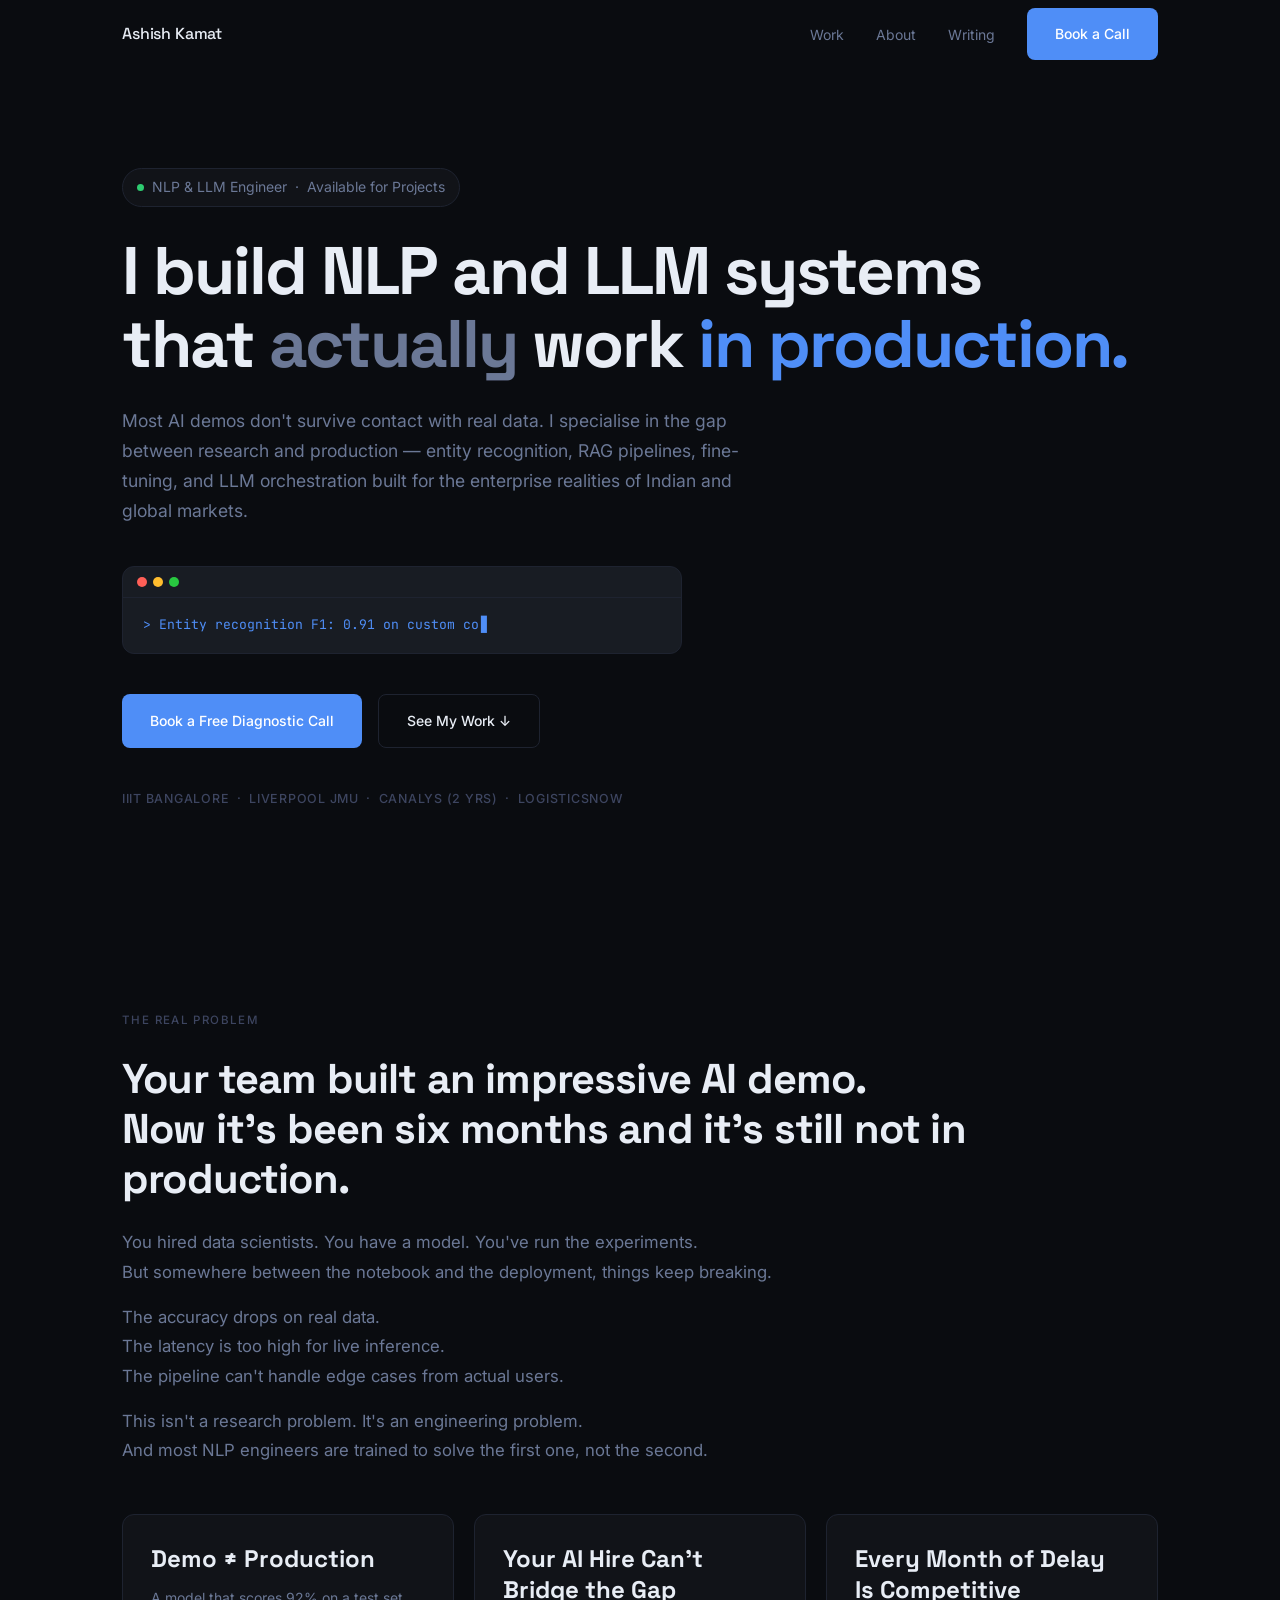
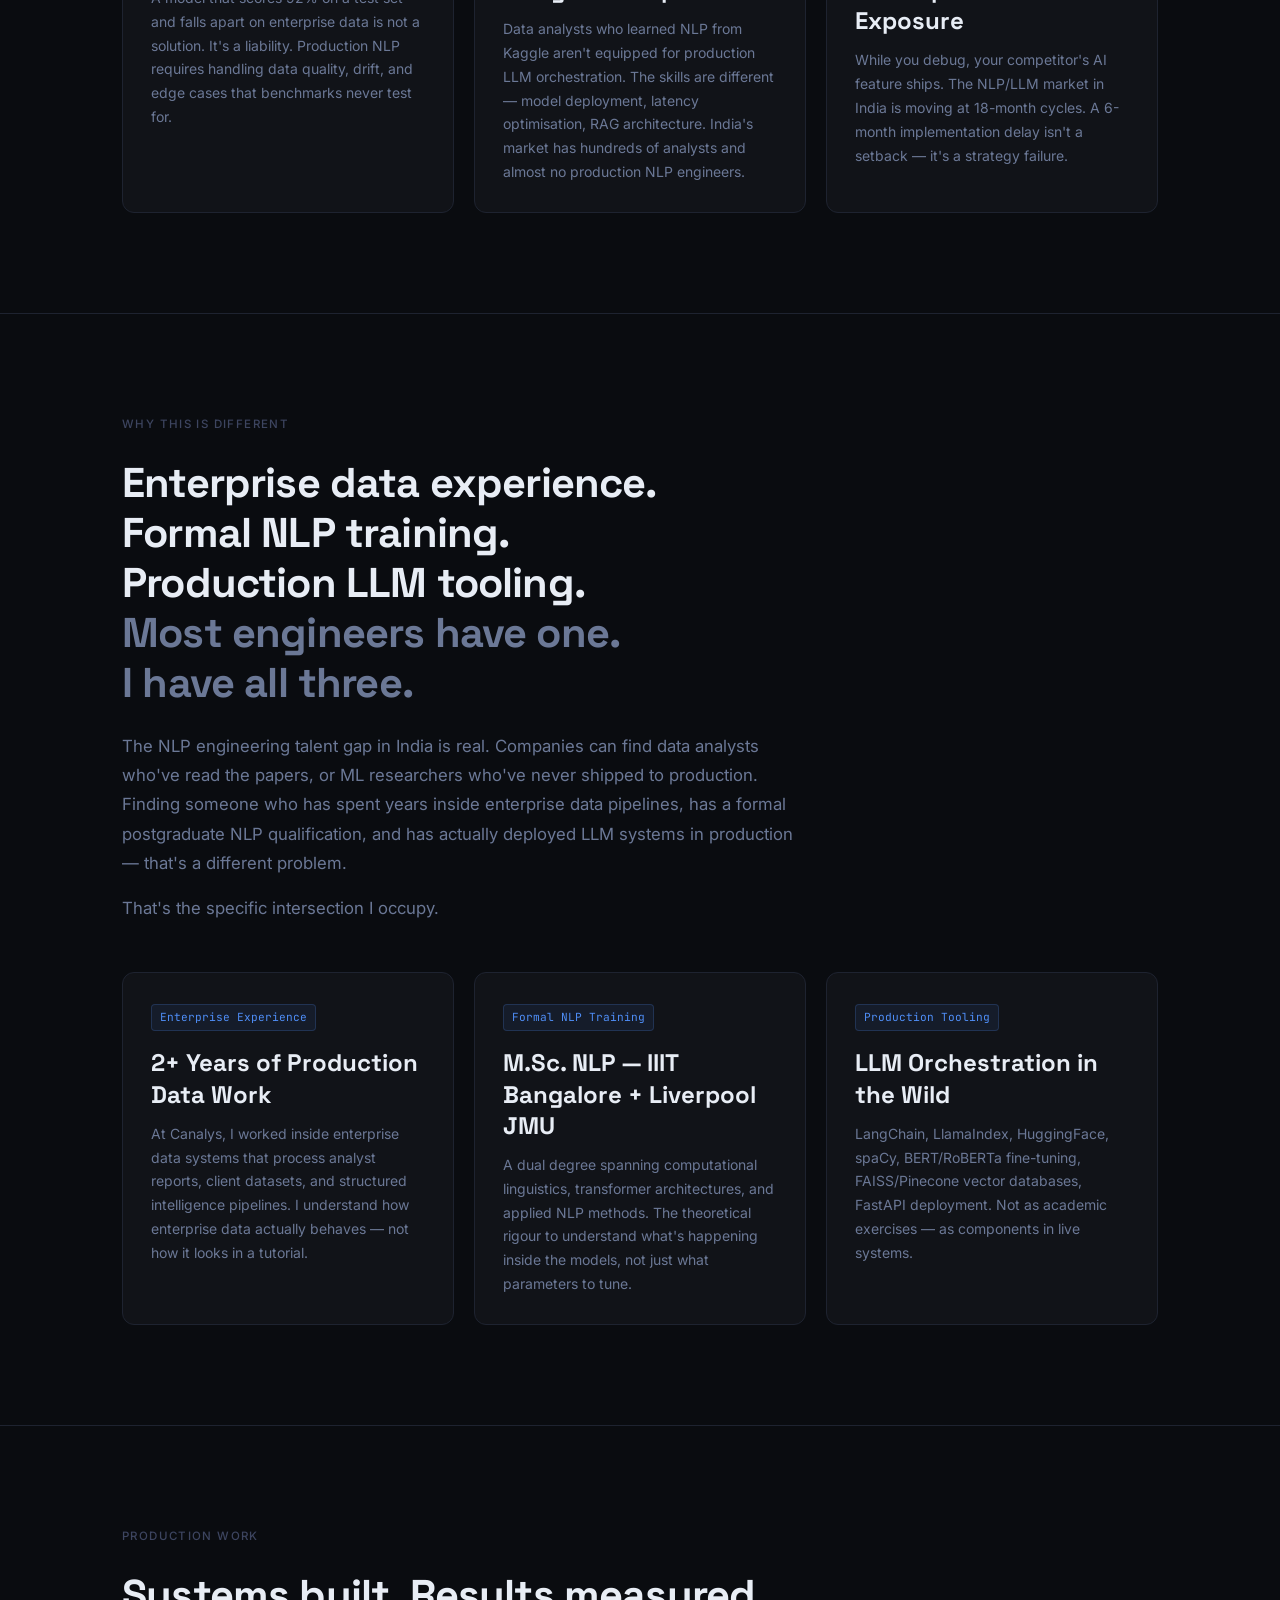
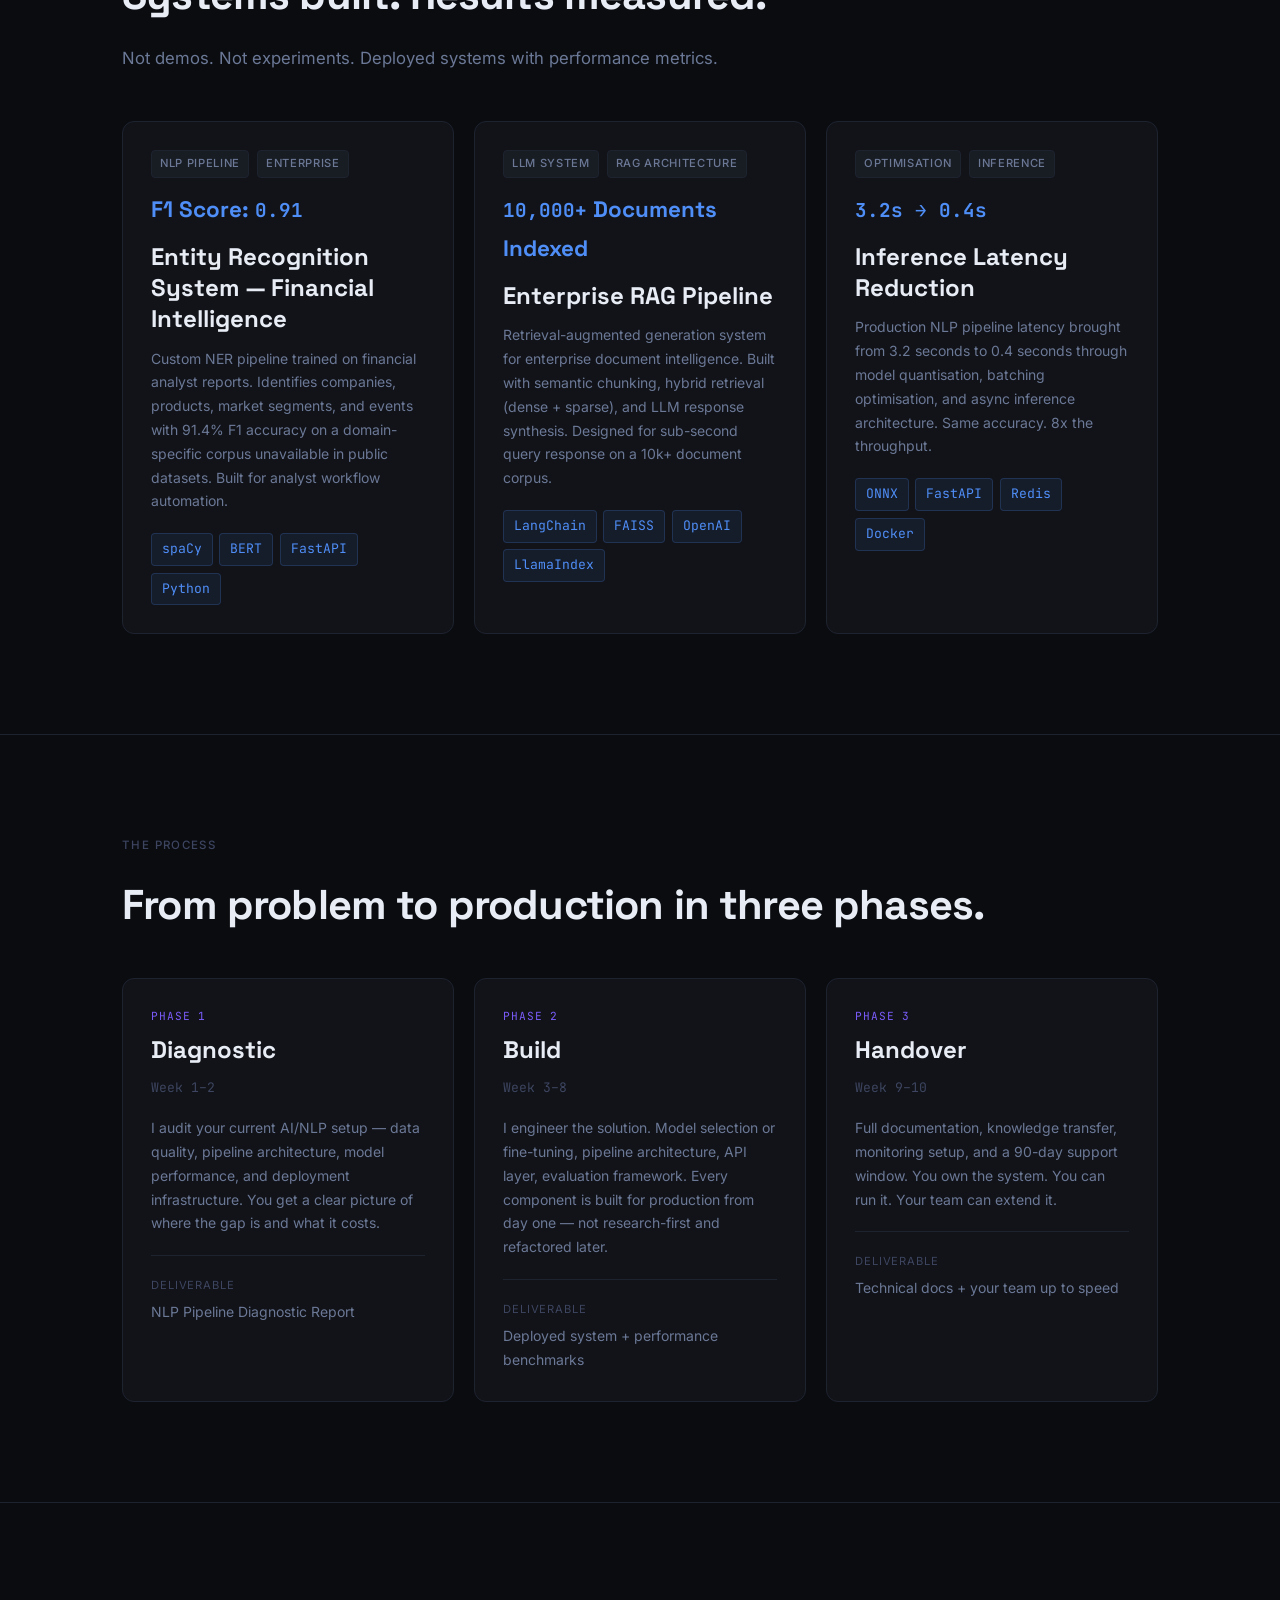
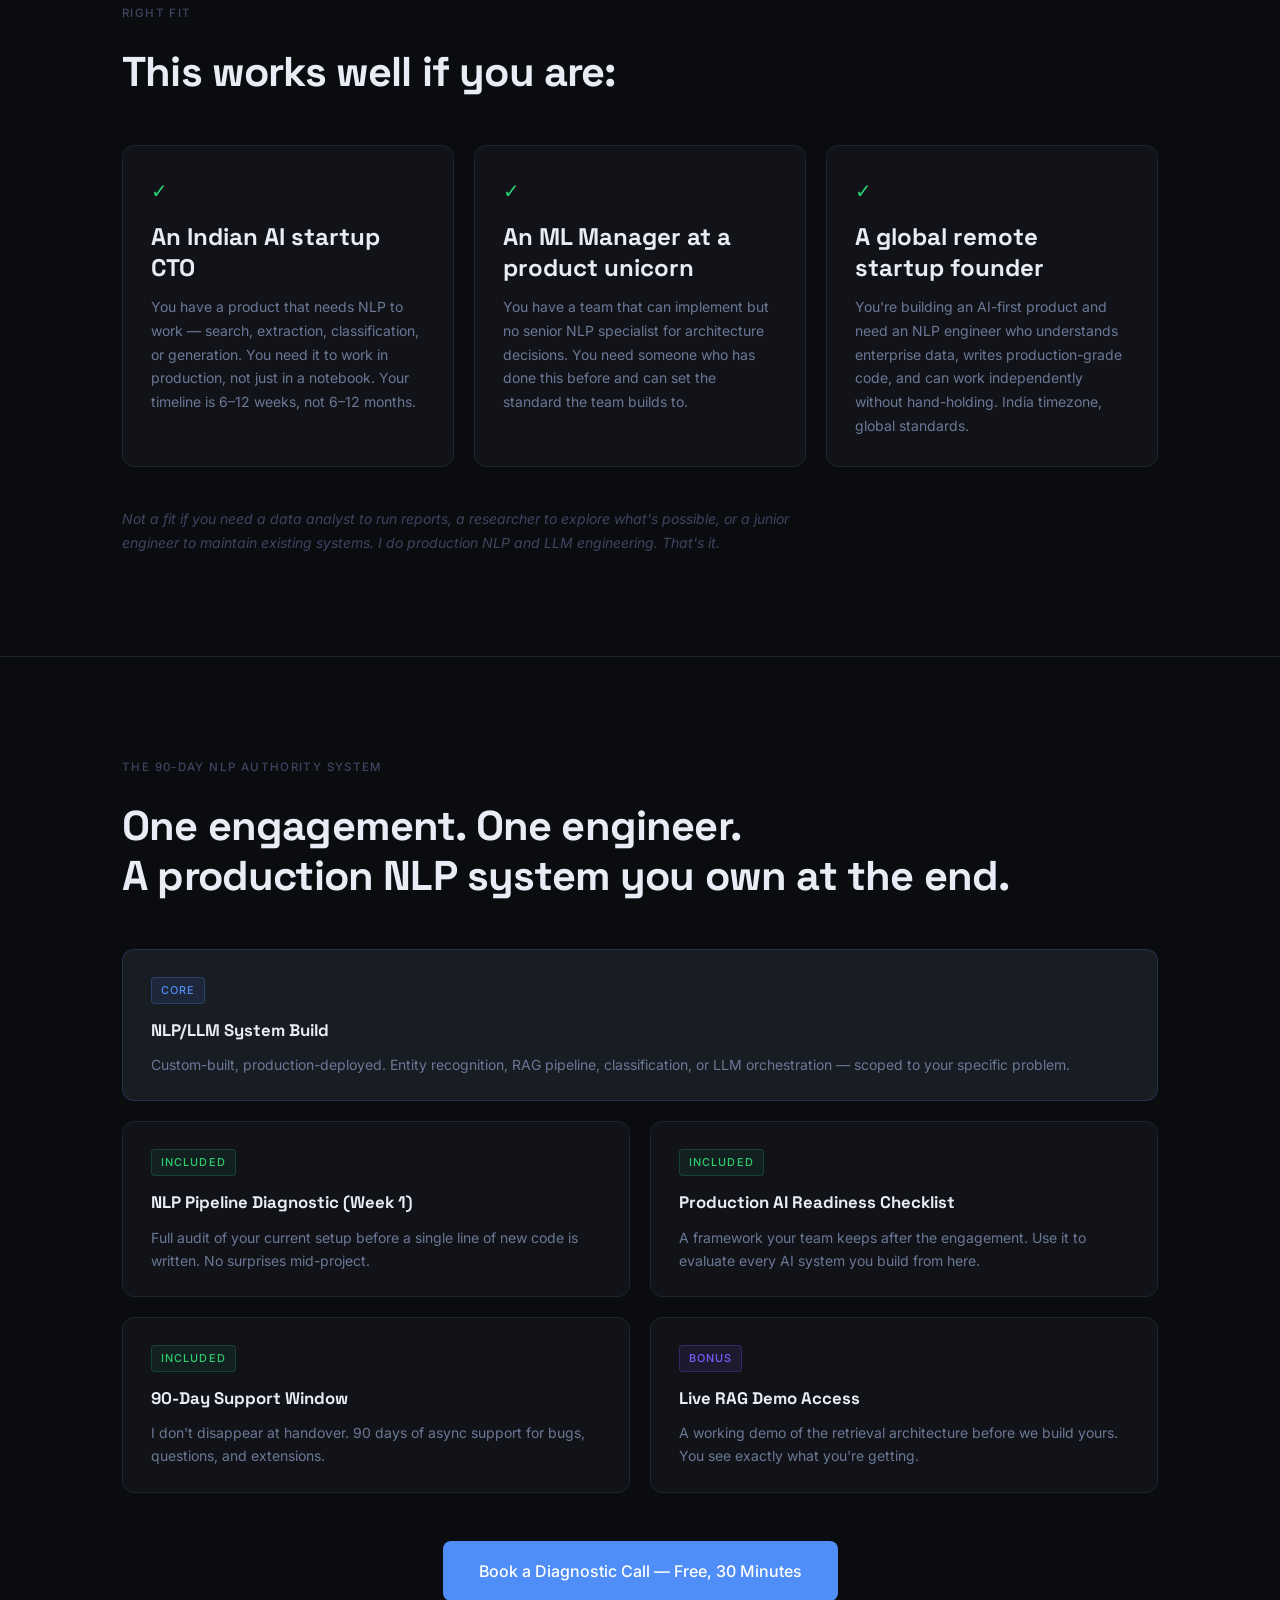
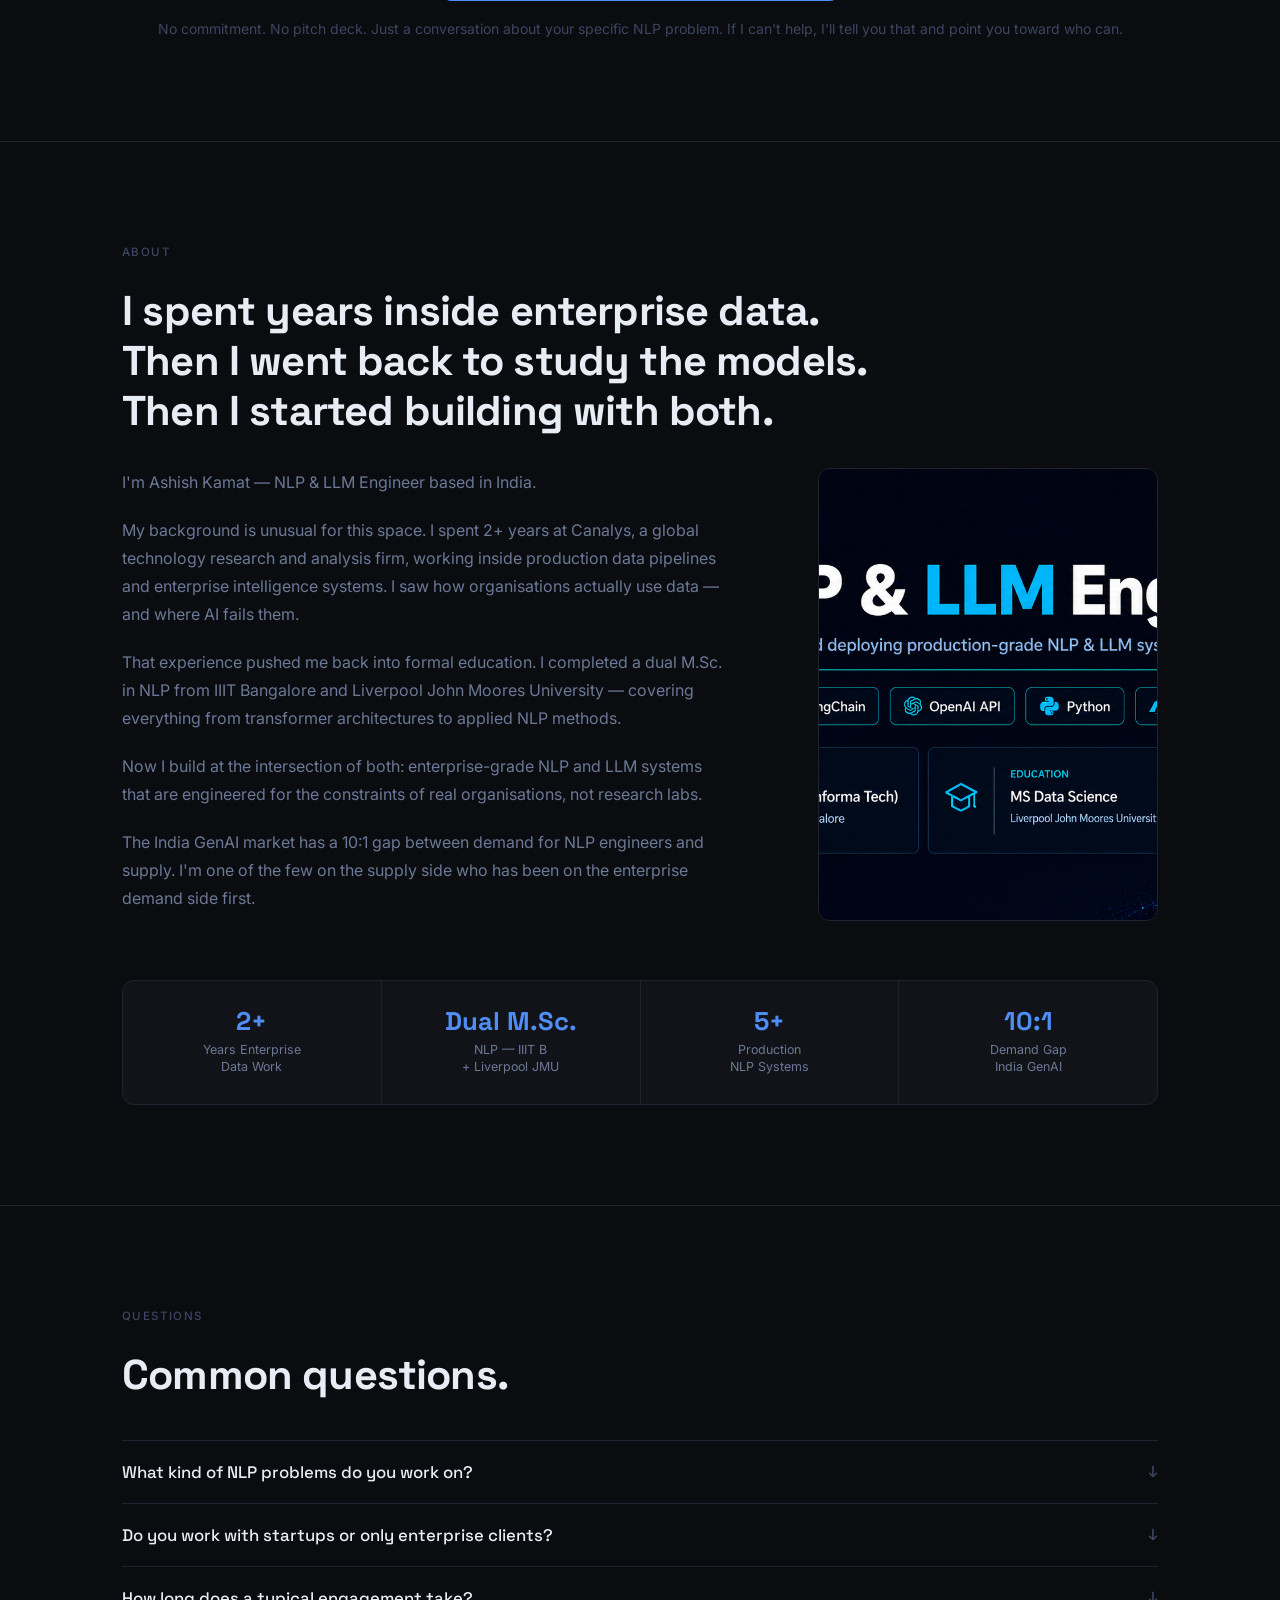
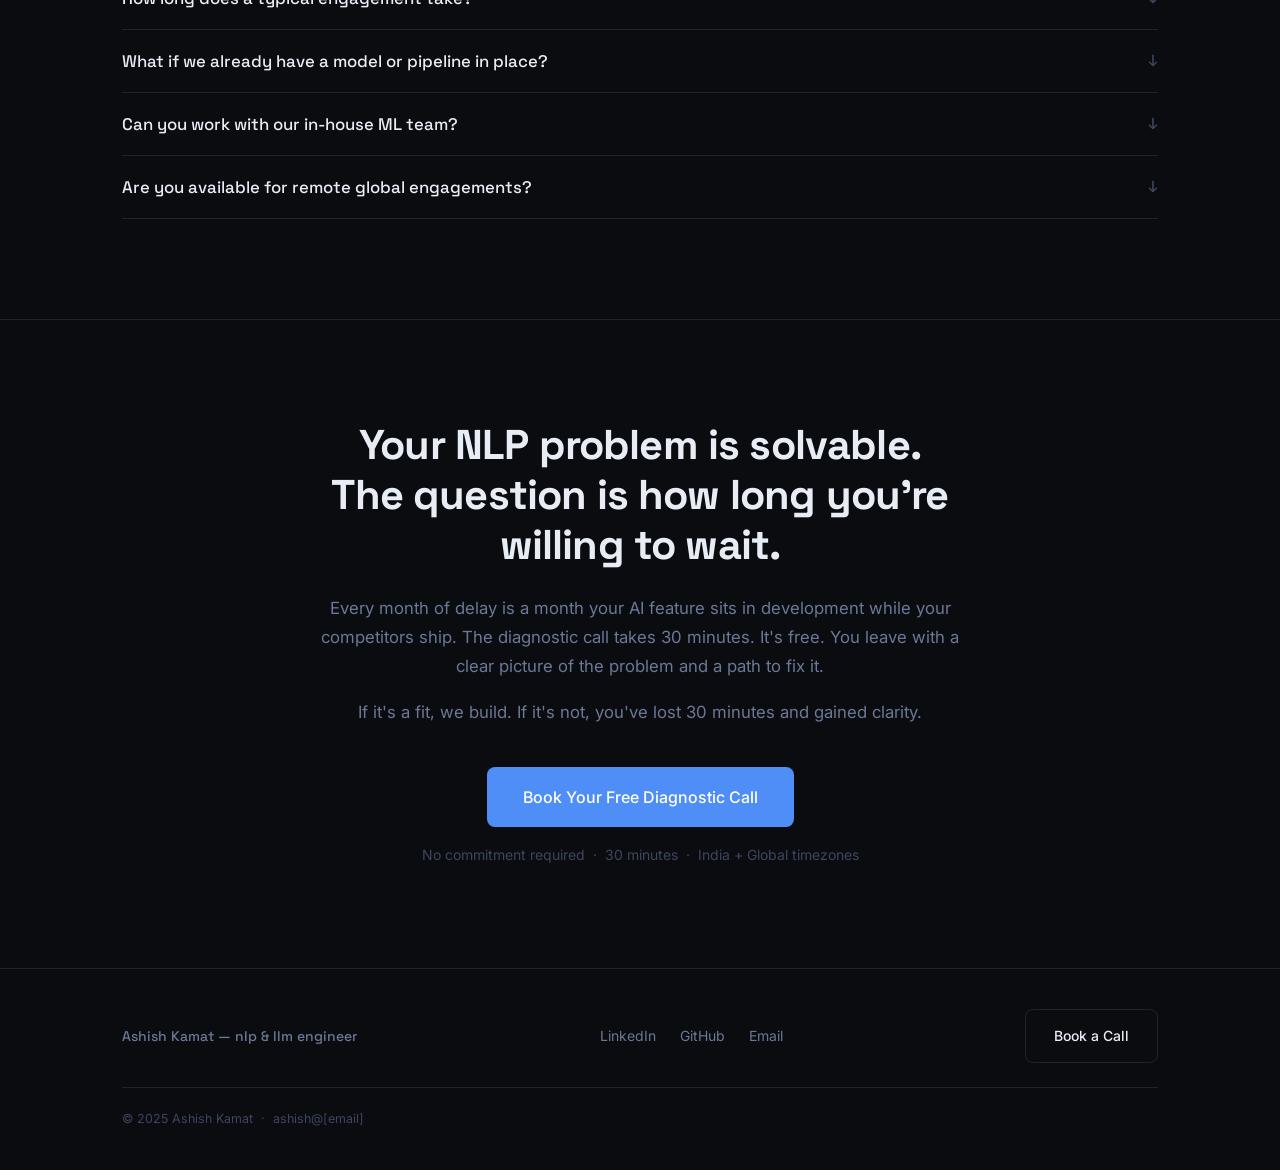
==== commit a828c21f: "Fix about photo: rename image to URL-safe filename Co-Authored-By: Claude Sonnet 4.6 <noreply@anthro" ====
--- a/index.html
+++ b/index.html
@@ -351,7 +351,7 @@
         </div>
         <div class="about-image-col reveal">
           <div class="about-photo-wrap">
-            <img src="ChatGPT Image May 31, 2026, 01_21_55 AM.png" alt="Ashish Kamat" class="about-photo" loading="lazy">
+            <img src="ashish-kamat.png" alt="Ashish Kamat" class="about-photo" loading="lazy">
           </div>
         </div>
       </div>
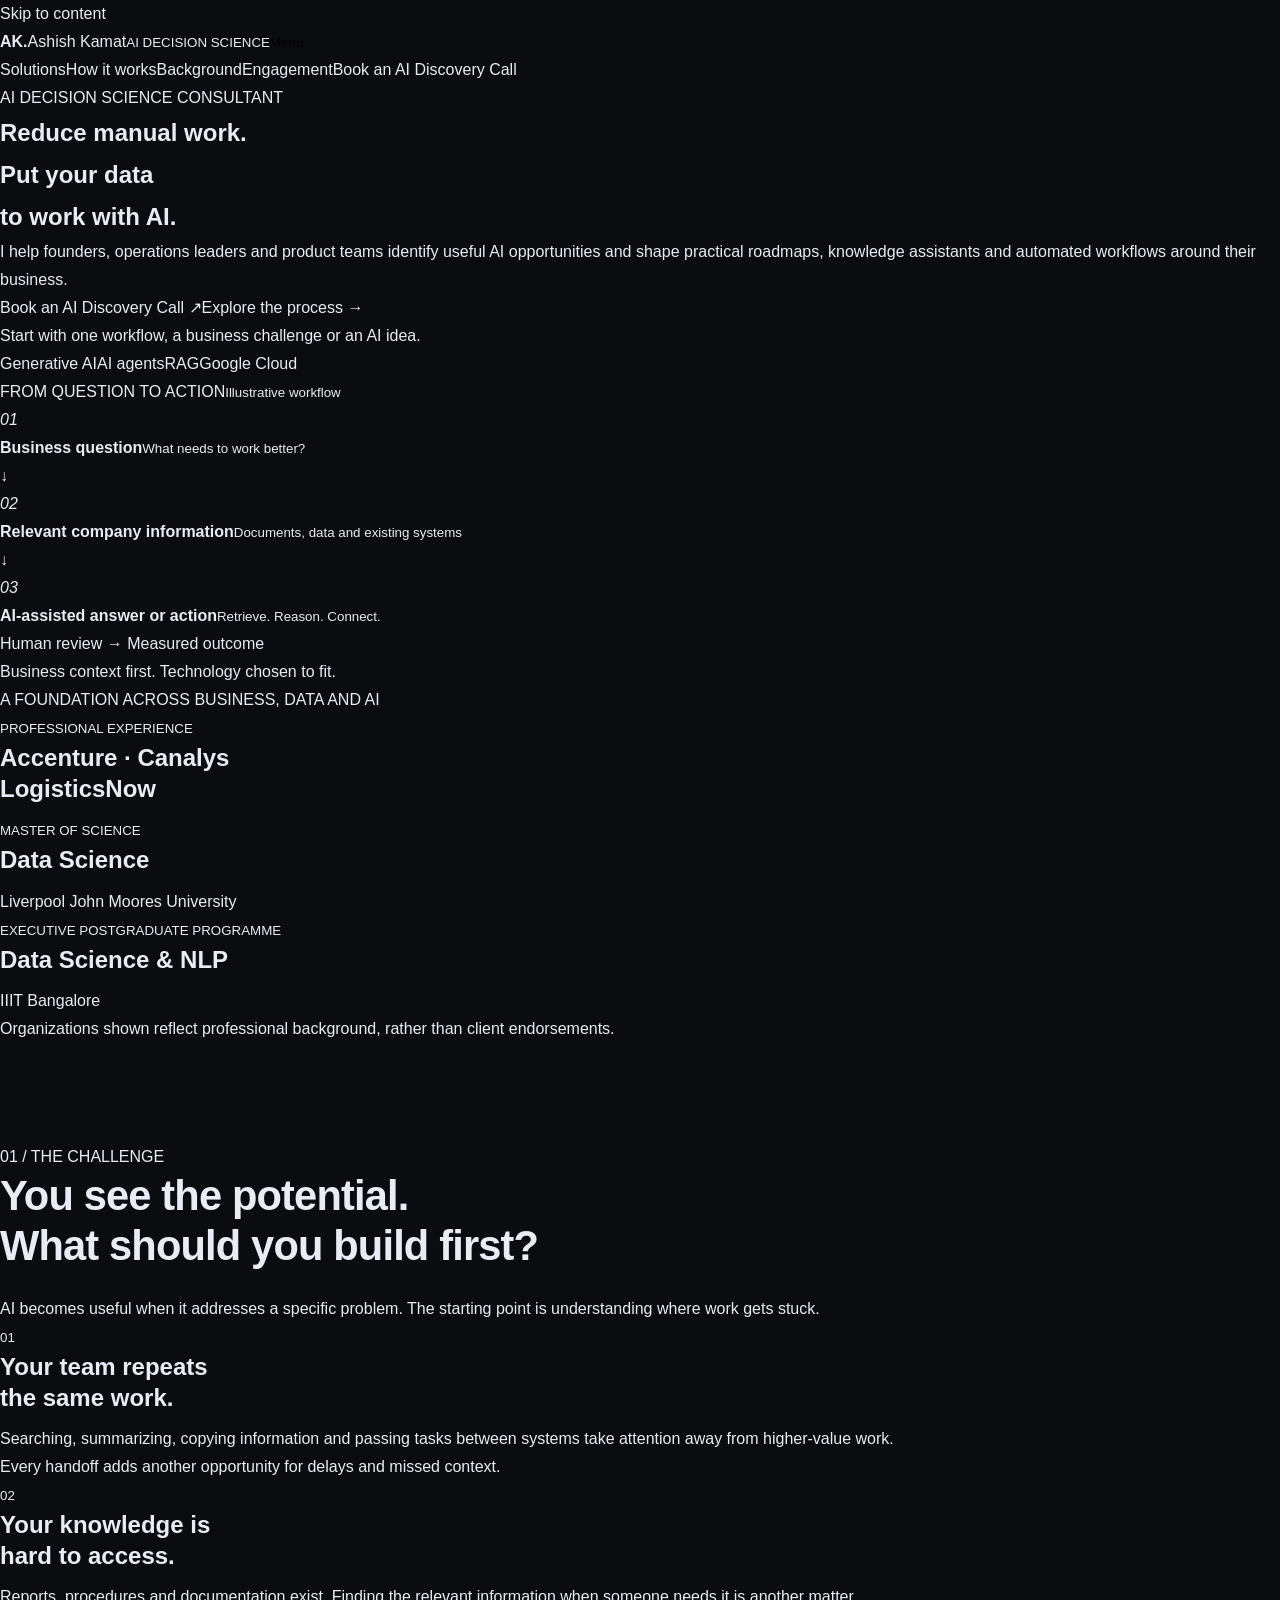
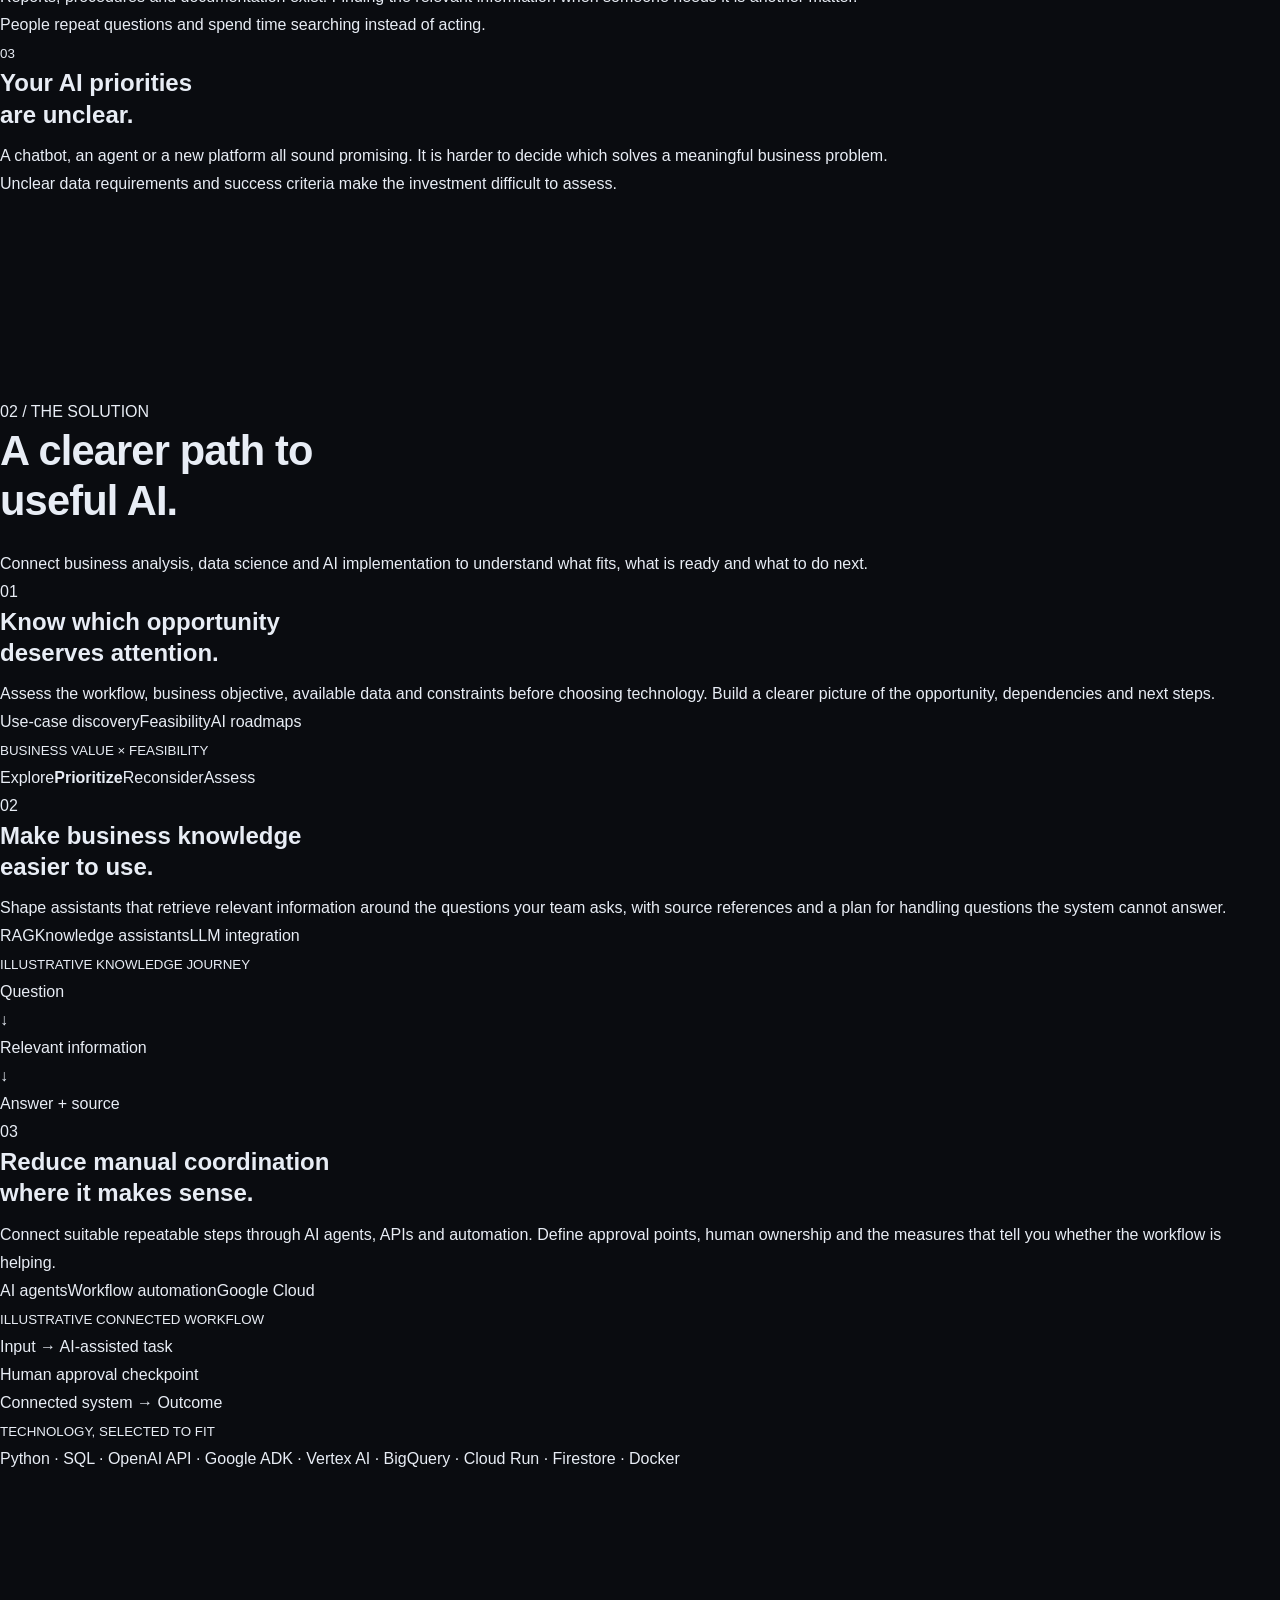
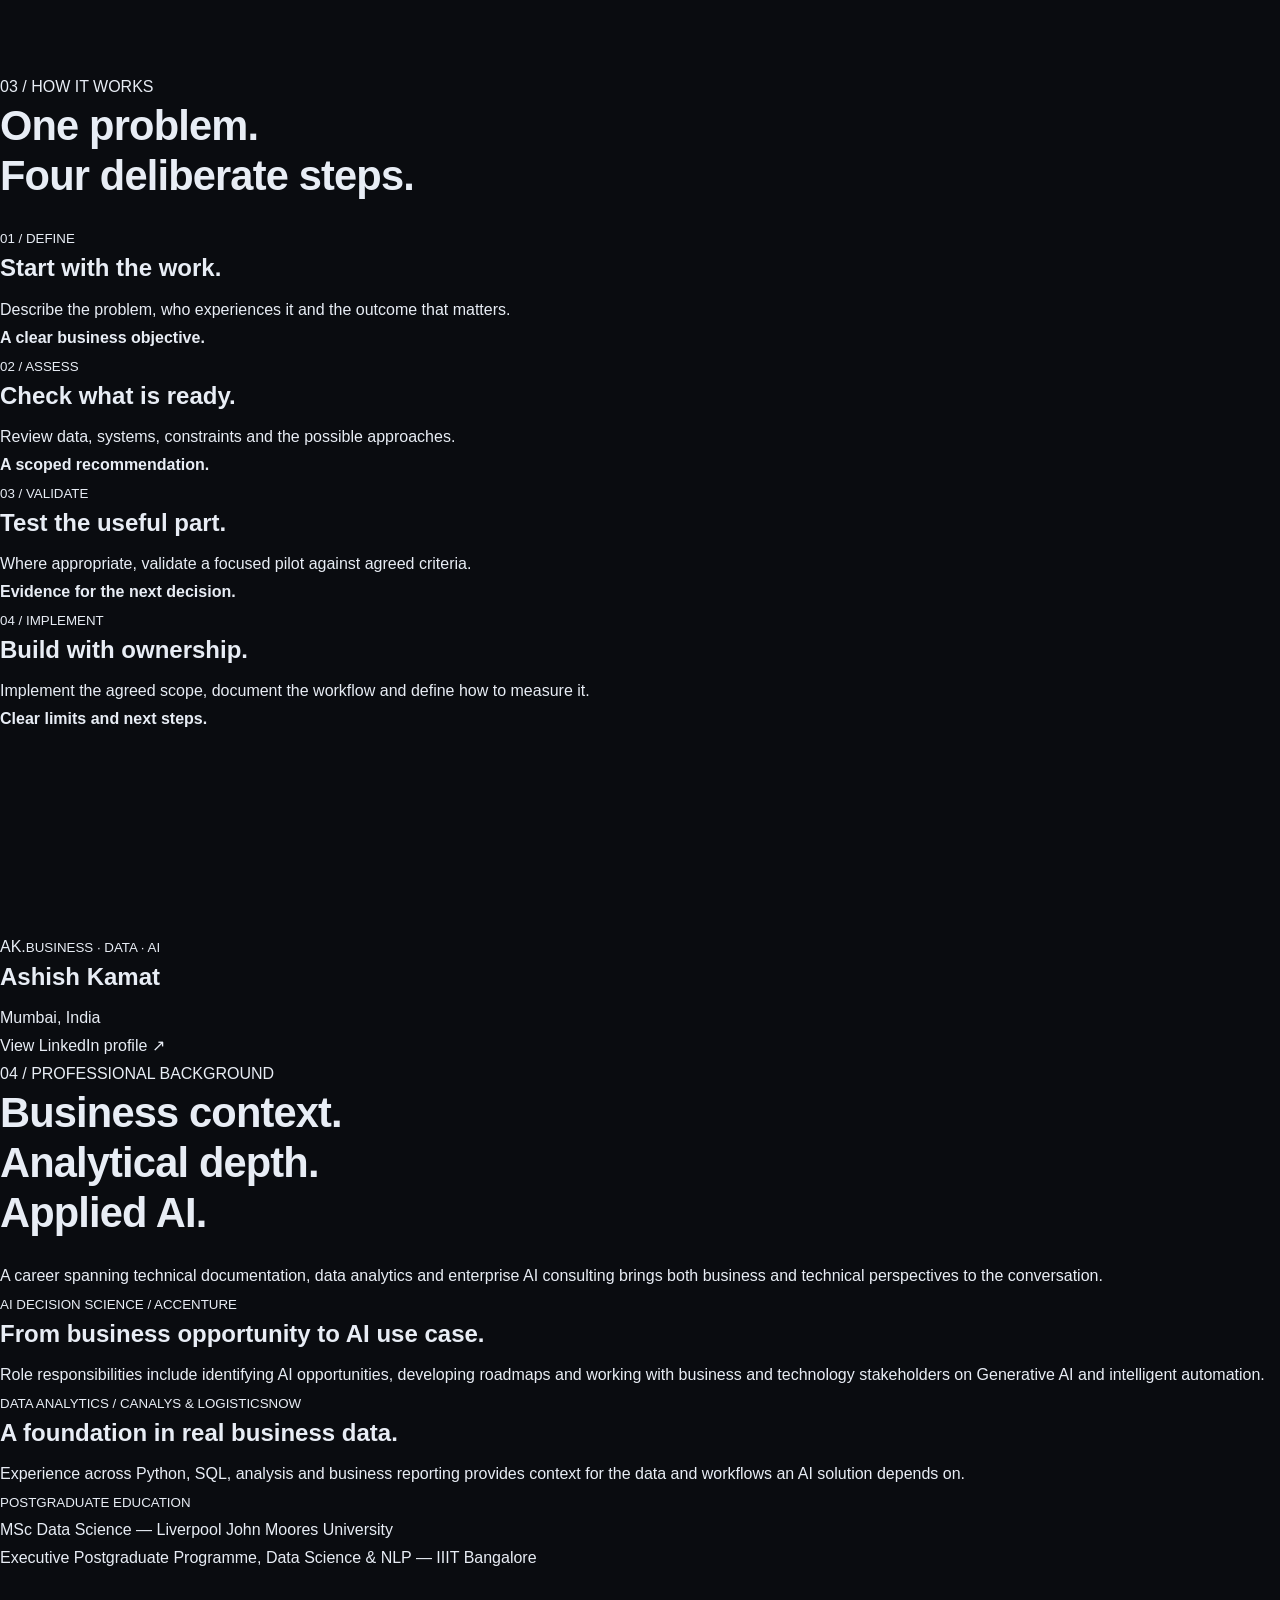
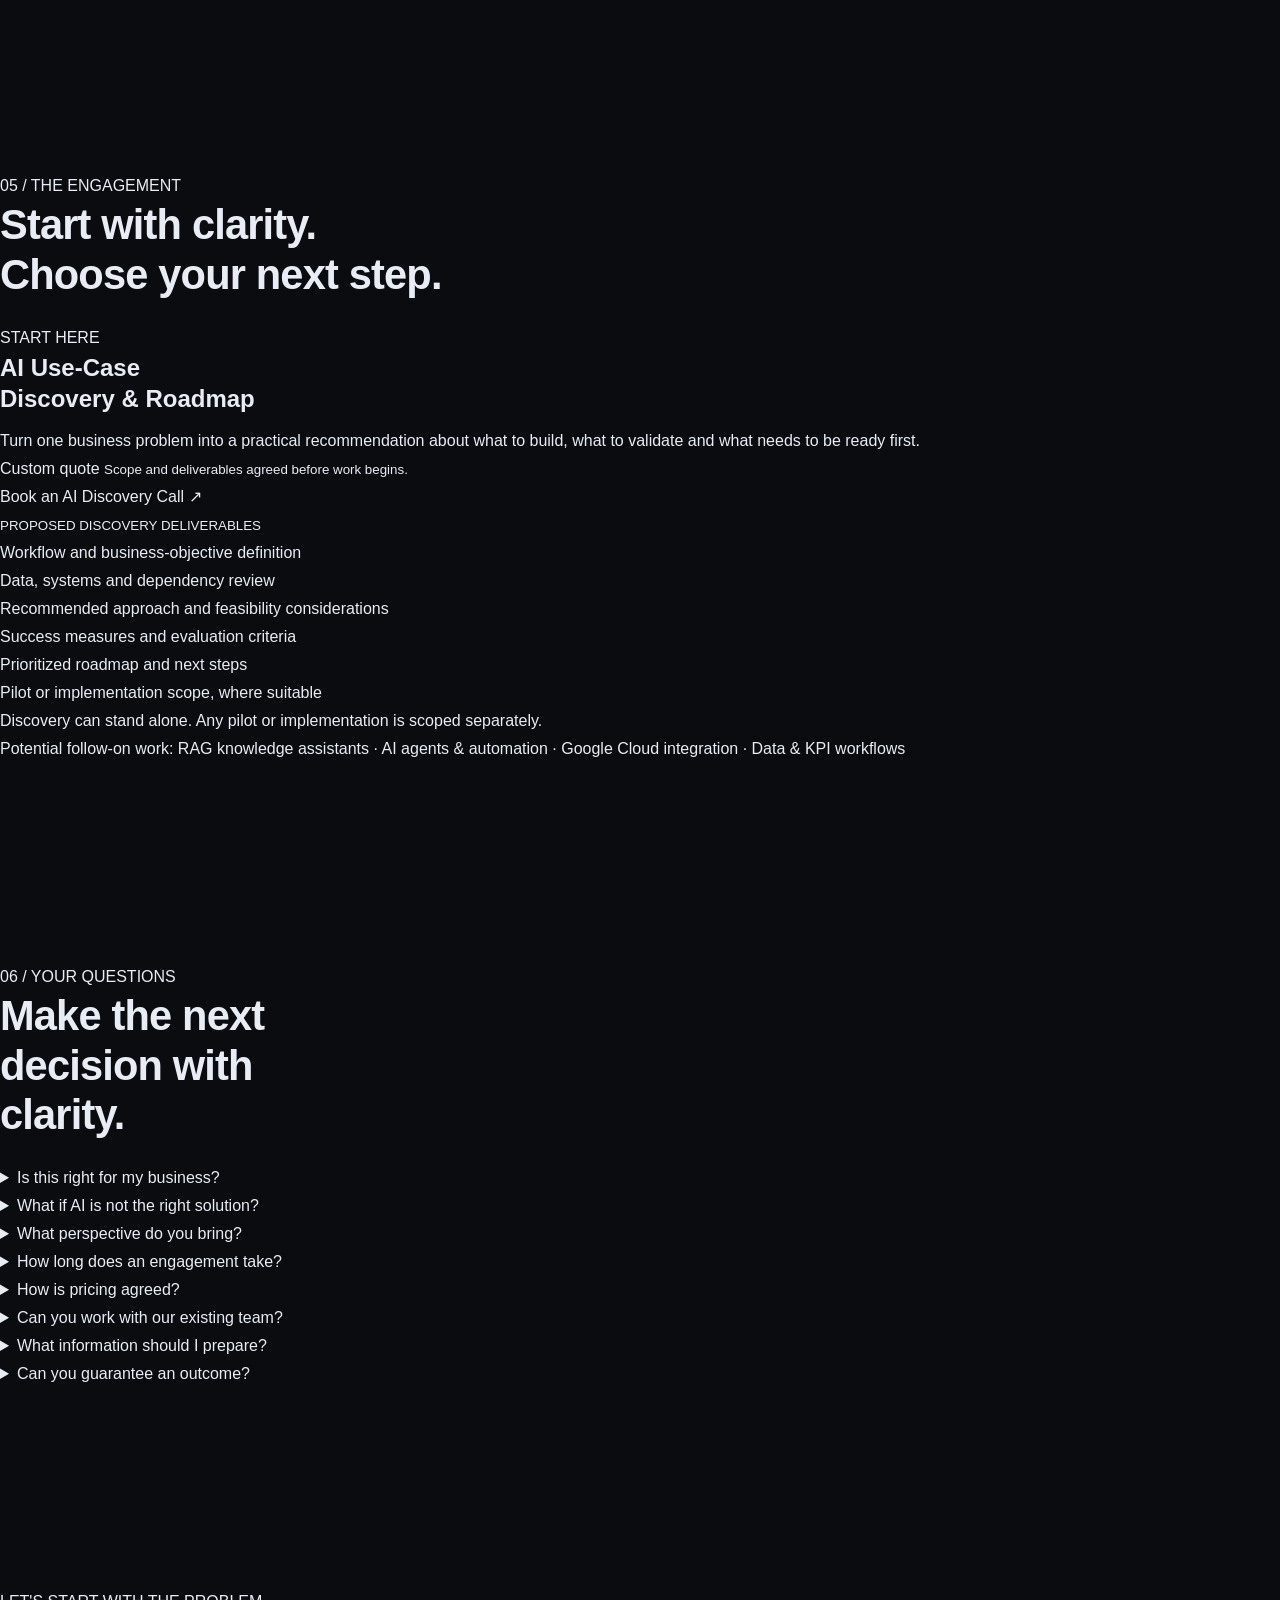
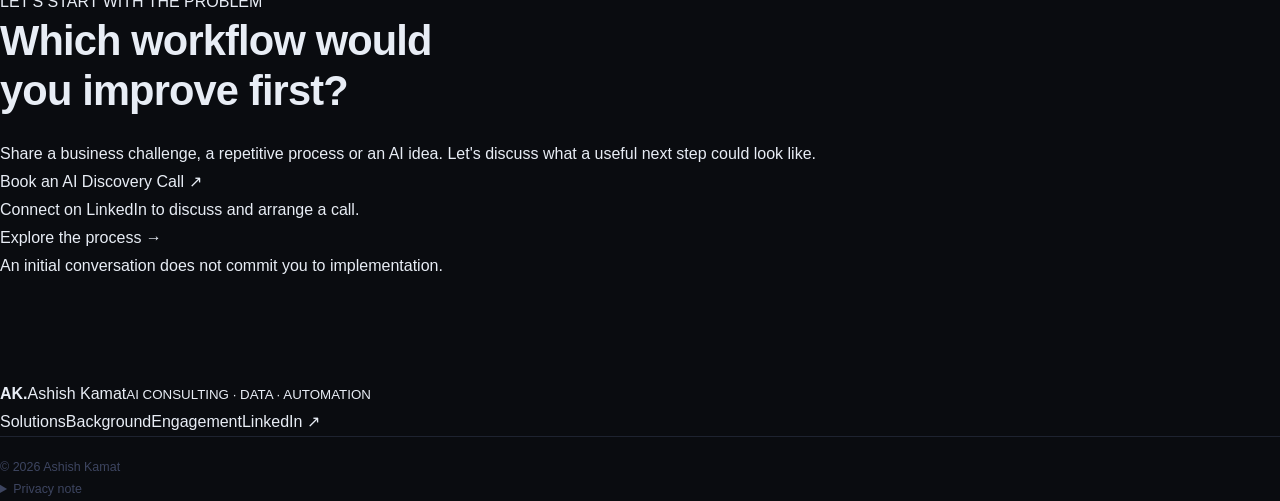
==== commit a662ccbd: "Rebuild index.html for AI consulting landing page" ====
--- a/index.html
+++ b/index.html
@@ -1,492 +1,14 @@
-<!DOCTYPE html>
-<html lang="en">
-<head>
-  <meta charset="UTF-8">
-  <meta name="viewport" content="width=device-width, initial-scale=1.0">
-  <title>Ashish Kamat — NLP & LLM Engineer</title>
-  <meta name="description" content="NLP & LLM Engineer specialising in production-grade entity recognition, RAG pipelines, and LLM orchestration for enterprise teams.">
-  <link rel="preconnect" href="https://fonts.googleapis.com">
-  <link rel="preconnect" href="https://fonts.gstatic.com" crossorigin>
-  <link href="https://fonts.googleapis.com/css2?family=Space+Grotesk:wght@500;700&family=Inter:wght@400;500&family=JetBrains+Mono&display=swap" rel="stylesheet">
-  <link rel="stylesheet" href="style.css">
-</head>
-<body>
-
-  <!-- NAV -->
-  <nav id="navbar">
-    <div class="nav-inner">
-      <a href="#hero" class="nav-logo">Ashish Kamat</a>
-      <button class="hamburger" id="hamburger" aria-label="Toggle menu" aria-expanded="false">
-        <span></span><span></span><span></span>
-      </button>
-      <ul class="nav-links" id="nav-links">
-        <li><a href="#work">Work</a></li>
-        <li><a href="#about">About</a></li>
-        <li><a href="https://www.linkedin.com/in/ashish-kamat/" target="_blank" rel="noopener">Writing</a></li>
-        <li><a href="[CALENDLY_URL]" target="_blank" rel="noopener" class="btn btn-primary nav-cta">Book a Call</a></li>
-      </ul>
-    </div>
-  </nav>
-
-  <!-- HERO -->
-  <section id="hero" class="section-hero">
-    <div class="container">
-      <div class="hero-label">
-        <span class="status-dot"></span>
-        NLP &amp; LLM Engineer &nbsp;·&nbsp; Available for Projects
-      </div>
-
-      <h1 class="hero-headline">
-        I build NLP and LLM systems<br>
-        that <em>actually</em> work <span class="accent">in production.</span>
-      </h1>
-
-      <p class="hero-sub">
-        Most AI demos don't survive contact with real data.
-        I specialise in the gap between research and production —
-        entity recognition, RAG pipelines, fine-tuning, and LLM orchestration
-        built for the enterprise realities of Indian and global markets.
-      </p>
-
-      <!-- Terminal Ticker -->
-      <div class="terminal-card">
-        <div class="terminal-header">
-          <span class="terminal-dot red"></span>
-          <span class="terminal-dot amber"></span>
-          <span class="terminal-dot green"></span>
-        </div>
-        <div class="terminal-body">
-          <span id="ticker-line"></span><span class="cursor">▊</span>
-        </div>
-      </div>
-
-      <div class="hero-ctas">
-        <a href="[CALENDLY_URL]" target="_blank" rel="noopener" class="btn btn-primary">Book a Free Diagnostic Call</a>
-        <a href="#work" class="btn btn-ghost">See My Work ↓</a>
-      </div>
-
-      <div class="cred-strip">
-        IIIT Bangalore &nbsp;·&nbsp; Liverpool JMU &nbsp;·&nbsp; Canalys (2 yrs) &nbsp;·&nbsp; LogisticsNow
-      </div>
-    </div>
-  </section>
-
-  <!-- SECTION 02 — THE PROBLEM -->
-  <section id="problem" class="section reveal-section">
-    <div class="container">
-      <div class="section-label">THE REAL PROBLEM</div>
-      <h2 class="reveal">
-        Your team built an impressive AI demo.<br>
-        Now it's been six months and it's still not in production.
-      </h2>
-      <p class="section-body reveal">
-        You hired data scientists. You have a model. You've run the experiments.<br>
-        But somewhere between the notebook and the deployment, things keep breaking.
-      </p>
-      <p class="section-body reveal">
-        The accuracy drops on real data.<br>
-        The latency is too high for live inference.<br>
-        The pipeline can't handle edge cases from actual users.
-      </p>
-      <p class="section-body reveal">
-        This isn't a research problem. It's an engineering problem.<br>
-        And most NLP engineers are trained to solve the first one, not the second.
-      </p>
-
-      <div class="card-grid three-col">
-        <div class="card reveal" data-delay="0">
-          <h3>Demo ≠ Production</h3>
-          <p>A model that scores 92% on a test set and falls apart on enterprise data is not a solution. It's a liability. Production NLP requires handling data quality, drift, and edge cases that benchmarks never test for.</p>
-        </div>
-        <div class="card reveal" data-delay="80">
-          <h3>Your AI Hire Can't Bridge the Gap</h3>
-          <p>Data analysts who learned NLP from Kaggle aren't equipped for production LLM orchestration. The skills are different — model deployment, latency optimisation, RAG architecture. India's market has hundreds of analysts and almost no production NLP engineers.</p>
-        </div>
-        <div class="card reveal" data-delay="160">
-          <h3>Every Month of Delay Is Competitive Exposure</h3>
-          <p>While you debug, your competitor's AI feature ships. The NLP/LLM market in India is moving at 18-month cycles. A 6-month implementation delay isn't a setback — it's a strategy failure.</p>
-        </div>
-      </div>
-    </div>
-  </section>
-
-  <!-- SECTION 03 — POSITIONING -->
-  <section id="positioning" class="section reveal-section">
-    <div class="container">
-      <div class="section-label">WHY THIS IS DIFFERENT</div>
-      <h2 class="reveal">
-        Enterprise data experience.<br>
-        Formal NLP training.<br>
-        Production LLM tooling.<br>
-        <span class="text-muted">Most engineers have one.<br>I have all three.</span>
-      </h2>
-      <p class="section-body reveal">
-        The NLP engineering talent gap in India is real. Companies can find
-        data analysts who've read the papers, or ML researchers who've never
-        shipped to production. Finding someone who has spent years inside
-        enterprise data pipelines, has a formal postgraduate NLP qualification,
-        and has actually deployed LLM systems in production — that's a different problem.
-      </p>
-      <p class="section-body reveal">
-        That's the specific intersection I occupy.
-      </p>
-
-      <div class="card-grid three-col">
-        <div class="card reveal" data-delay="0">
-          <div class="card-chip">Enterprise Experience</div>
-          <h3>2+ Years of Production Data Work</h3>
-          <p>At Canalys, I worked inside enterprise data systems that process analyst reports, client datasets, and structured intelligence pipelines. I understand how enterprise data actually behaves — not how it looks in a tutorial.</p>
-        </div>
-        <div class="card reveal" data-delay="80">
-          <div class="card-chip">Formal NLP Training</div>
-          <h3>M.Sc. NLP — IIIT Bangalore + Liverpool JMU</h3>
-          <p>A dual degree spanning computational linguistics, transformer architectures, and applied NLP methods. The theoretical rigour to understand what's happening inside the models, not just what parameters to tune.</p>
-        </div>
-        <div class="card reveal" data-delay="160">
-          <div class="card-chip">Production Tooling</div>
-          <h3>LLM Orchestration in the Wild</h3>
-          <p>LangChain, LlamaIndex, HuggingFace, spaCy, BERT/RoBERTa fine-tuning, FAISS/Pinecone vector databases, FastAPI deployment. Not as academic exercises — as components in live systems.</p>
-        </div>
-      </div>
-    </div>
-  </section>
-
-  <!-- SECTION 04 — WORK -->
-  <section id="work" class="section reveal-section">
-    <div class="container">
-      <div class="section-label">PRODUCTION WORK</div>
-      <h2 class="reveal">Systems built. Results measured.</h2>
-      <p class="section-body reveal">Not demos. Not experiments. Deployed systems with performance metrics.</p>
-
-      <div class="card-grid three-col">
-        <div class="card project-card reveal" data-delay="0">
-          <div class="project-tags">
-            <span class="tag">NLP Pipeline</span>
-            <span class="tag">Enterprise</span>
-          </div>
-          <div class="metric-callout">F1 Score: <span class="mono">0.91</span></div>
-          <h3>Entity Recognition System — Financial Intelligence</h3>
-          <p>Custom NER pipeline trained on financial analyst reports. Identifies companies, products, market segments, and events with 91.4% F1 accuracy on a domain-specific corpus unavailable in public datasets. Built for analyst workflow automation.</p>
-          <div class="stack-chips">
-            <span class="chip">spaCy</span>
-            <span class="chip">BERT</span>
-            <span class="chip">FastAPI</span>
-            <span class="chip">Python</span>
-          </div>
-        </div>
-        <div class="card project-card reveal" data-delay="80">
-          <div class="project-tags">
-            <span class="tag">LLM System</span>
-            <span class="tag">RAG Architecture</span>
-          </div>
-          <div class="metric-callout"><span class="mono">10,000+</span> Documents Indexed</div>
-          <h3>Enterprise RAG Pipeline</h3>
-          <p>Retrieval-augmented generation system for enterprise document intelligence. Built with semantic chunking, hybrid retrieval (dense + sparse), and LLM response synthesis. Designed for sub-second query response on a 10k+ document corpus.</p>
-          <div class="stack-chips">
-            <span class="chip">LangChain</span>
-            <span class="chip">FAISS</span>
-            <span class="chip">OpenAI</span>
-            <span class="chip">LlamaIndex</span>
-          </div>
-        </div>
-        <div class="card project-card reveal" data-delay="160">
-          <div class="project-tags">
-            <span class="tag">Optimisation</span>
-            <span class="tag">Inference</span>
-          </div>
-          <div class="metric-callout"><span class="mono">3.2s → 0.4s</span></div>
-          <h3>Inference Latency Reduction</h3>
-          <p>Production NLP pipeline latency brought from 3.2 seconds to 0.4 seconds through model quantisation, batching optimisation, and async inference architecture. Same accuracy. 8x the throughput.</p>
-          <div class="stack-chips">
-            <span class="chip">ONNX</span>
-            <span class="chip">FastAPI</span>
-            <span class="chip">Redis</span>
-            <span class="chip">Docker</span>
-          </div>
-        </div>
-      </div>
-    </div>
-  </section>
-
-  <!-- SECTION 05 — PROCESS -->
-  <section id="process" class="section reveal-section">
-    <div class="container">
-      <div class="section-label">THE PROCESS</div>
-      <h2 class="reveal">From problem to production in three phases.</h2>
-
-      <div class="card-grid three-col">
-        <div class="card phase-card reveal" data-delay="0">
-          <div class="phase-label">Phase 1</div>
-          <h3>Diagnostic</h3>
-          <div class="phase-time">Week 1–2</div>
-          <p>I audit your current AI/NLP setup — data quality, pipeline architecture, model performance, and deployment infrastructure. You get a clear picture of where the gap is and what it costs.</p>
-          <div class="phase-deliverable">
-            <span class="deliverable-label">Deliverable</span>
-            NLP Pipeline Diagnostic Report
-          </div>
-        </div>
-        <div class="card phase-card reveal" data-delay="80">
-          <div class="phase-label">Phase 2</div>
-          <h3>Build</h3>
-          <div class="phase-time">Week 3–8</div>
-          <p>I engineer the solution. Model selection or fine-tuning, pipeline architecture, API layer, evaluation framework. Every component is built for production from day one — not research-first and refactored later.</p>
-          <div class="phase-deliverable">
-            <span class="deliverable-label">Deliverable</span>
-            Deployed system + performance benchmarks
-          </div>
-        </div>
-        <div class="card phase-card reveal" data-delay="160">
-          <div class="phase-label">Phase 3</div>
-          <h3>Handover</h3>
-          <div class="phase-time">Week 9–10</div>
-          <p>Full documentation, knowledge transfer, monitoring setup, and a 90-day support window. You own the system. You can run it. Your team can extend it.</p>
-          <div class="phase-deliverable">
-            <span class="deliverable-label">Deliverable</span>
-            Technical docs + your team up to speed
-          </div>
-        </div>
-      </div>
-    </div>
-  </section>
-
-  <!-- SECTION 06 — WHO THIS IS FOR -->
-  <section id="fit" class="section reveal-section">
-    <div class="container">
-      <div class="section-label">RIGHT FIT</div>
-      <h2 class="reveal">This works well if you are:</h2>
-
-      <div class="card-grid three-col">
-        <div class="card fit-card reveal" data-delay="0">
-          <div class="fit-icon">✓</div>
-          <h3>An Indian AI startup CTO</h3>
-          <p>You have a product that needs NLP to work — search, extraction, classification, or generation. You need it to work in production, not just in a notebook. Your timeline is 6–12 weeks, not 6–12 months.</p>
-        </div>
-        <div class="card fit-card reveal" data-delay="80">
-          <div class="fit-icon">✓</div>
-          <h3>An ML Manager at a product unicorn</h3>
-          <p>You have a team that can implement but no senior NLP specialist for architecture decisions. You need someone who has done this before and can set the standard the team builds to.</p>
-        </div>
-        <div class="card fit-card reveal" data-delay="160">
-          <div class="fit-icon">✓</div>
-          <h3>A global remote startup founder</h3>
-          <p>You're building an AI-first product and need an NLP engineer who understands enterprise data, writes production-grade code, and can work independently without hand-holding. India timezone, global standards.</p>
-        </div>
-      </div>
-
-      <p class="not-fit reveal">
-        Not a fit if you need a data analyst to run reports, a researcher to explore what's possible, or a junior engineer to maintain existing systems. I do production NLP and LLM engineering. That's it.
-      </p>
-    </div>
-  </section>
-
-  <!-- SECTION 07 — OFFER STACK -->
-  <section id="offer" class="section reveal-section">
-    <div class="container">
-      <div class="section-label">THE 90-DAY NLP AUTHORITY SYSTEM</div>
-      <h2 class="reveal">
-        One engagement. One engineer.<br>
-        A production NLP system you own at the end.
-      </h2>
-
-      <div class="offer-grid reveal">
-        <div class="offer-item offer-core">
-          <div class="offer-badge">Core</div>
-          <div class="offer-title">NLP/LLM System Build</div>
-          <p>Custom-built, production-deployed. Entity recognition, RAG pipeline, classification, or LLM orchestration — scoped to your specific problem.</p>
-        </div>
-        <div class="offer-item">
-          <div class="offer-badge included">Included</div>
-          <div class="offer-title">NLP Pipeline Diagnostic (Week 1)</div>
-          <p>Full audit of your current setup before a single line of new code is written. No surprises mid-project.</p>
-        </div>
-        <div class="offer-item">
-          <div class="offer-badge included">Included</div>
-          <div class="offer-title">Production AI Readiness Checklist</div>
-          <p>A framework your team keeps after the engagement. Use it to evaluate every AI system you build from here.</p>
-        </div>
-        <div class="offer-item">
-          <div class="offer-badge included">Included</div>
-          <div class="offer-title">90-Day Support Window</div>
-          <p>I don't disappear at handover. 90 days of async support for bugs, questions, and extensions.</p>
-        </div>
-        <div class="offer-item">
-          <div class="offer-badge bonus">Bonus</div>
-          <div class="offer-title">Live RAG Demo Access</div>
-          <p>A working demo of the retrieval architecture before we build yours. You see exactly what you're getting.</p>
-        </div>
-      </div>
-
-      <div class="offer-cta reveal">
-        <a href="[CALENDLY_URL]" target="_blank" rel="noopener" class="btn btn-primary btn-large">Book a Diagnostic Call — Free, 30 Minutes</a>
-        <p class="offer-disclaimer">No commitment. No pitch deck. Just a conversation about your specific NLP problem. If I can't help, I'll tell you that and point you toward who can.</p>
-      </div>
-    </div>
-  </section>
-
-  <!-- SECTION 08 — ABOUT -->
-  <section id="about" class="section reveal-section">
-    <div class="container">
-      <div class="section-label">ABOUT</div>
-      <h2 class="reveal">
-        I spent years inside enterprise data.<br>
-        Then I went back to study the models.<br>
-        Then I started building with both.
-      </h2>
-
-      <div class="about-grid">
-        <div class="about-text">
-          <p class="reveal">I'm Ashish Kamat — NLP &amp; LLM Engineer based in India.</p>
-          <p class="reveal">
-            My background is unusual for this space. I spent 2+ years at Canalys, a global technology research and analysis firm, working inside production data pipelines and enterprise intelligence systems. I saw how organisations actually use data — and where AI fails them.
-          </p>
-          <p class="reveal">
-            That experience pushed me back into formal education. I completed a dual M.Sc. in NLP from IIIT Bangalore and Liverpool John Moores University — covering everything from transformer architectures to applied NLP methods.
-          </p>
-          <p class="reveal">
-            Now I build at the intersection of both: enterprise-grade NLP and LLM systems that are engineered for the constraints of real organisations, not research labs.
-          </p>
-          <p class="reveal">
-            The India GenAI market has a 10:1 gap between demand for NLP engineers and supply. I'm one of the few on the supply side who has been on the enterprise demand side first.
-          </p>
-        </div>
-        <div class="about-image-col reveal">
-          <div class="about-photo-wrap">
-            <img src="ashish-kamat.png" alt="Ashish Kamat" class="about-photo" loading="lazy">
-          </div>
-        </div>
-      </div>
-
-      <div class="stats-bar reveal">
-        <div class="stat">
-          <div class="stat-number">2+</div>
-          <div class="stat-label">Years Enterprise<br>Data Work</div>
-        </div>
-        <div class="stat">
-          <div class="stat-number">Dual M.Sc.</div>
-          <div class="stat-label">NLP — IIIT B<br>+ Liverpool JMU</div>
-        </div>
-        <div class="stat">
-          <div class="stat-number">5+</div>
-          <div class="stat-label">Production<br>NLP Systems</div>
-        </div>
-        <div class="stat">
-          <div class="stat-number">10:1</div>
-          <div class="stat-label">Demand Gap<br>India GenAI</div>
-        </div>
-      </div>
-    </div>
-  </section>
-
-  <!-- SECTION 09 — FAQ -->
-  <section id="faq" class="section reveal-section">
-    <div class="container">
-      <div class="section-label">QUESTIONS</div>
-      <h2 class="reveal">Common questions.</h2>
-
-      <div class="faq-list reveal">
-
-        <div class="faq-item">
-          <button class="faq-q" aria-expanded="false">
-            What kind of NLP problems do you work on?
-            <span class="faq-chevron">↓</span>
-          </button>
-          <div class="faq-a">
-            <p>Entity recognition, text classification, RAG pipelines, LLM orchestration, semantic search, and fine-tuning domain-specific language models. If your problem involves understanding, extracting, or generating from text — that's the zone. What I don't do: computer vision, tabular ML, or data warehousing.</p>
-          </div>
-        </div>
-
-        <div class="faq-item">
-          <button class="faq-q" aria-expanded="false">
-            Do you work with startups or only enterprise clients?
-            <span class="faq-chevron">↓</span>
-          </button>
-          <div class="faq-a">
-            <p>Both, with different scopes. Enterprise teams usually need architecture consulting + build. Startups usually need an end-to-end build. The diagnostic call in week one scopes the engagement properly regardless of company size.</p>
-          </div>
-        </div>
-
-        <div class="faq-item">
-          <button class="faq-q" aria-expanded="false">
-            How long does a typical engagement take?
-            <span class="faq-chevron">↓</span>
-          </button>
-          <div class="faq-a">
-            <p>8–12 weeks for a complete build. 2 weeks for a diagnostic-only engagement. The 90-Day NLP Authority System covers the full arc: diagnostic, build, handover, and 90 days of support.</p>
-          </div>
-        </div>
-
-        <div class="faq-item">
-          <button class="faq-q" aria-expanded="false">
-            What if we already have a model or pipeline in place?
-            <span class="faq-chevron">↓</span>
-          </button>
-          <div class="faq-a">
-            <p>Even better. The diagnostic call reviews what you have. Sometimes the fix is surgical — latency optimisation, data pipeline repair, or RAG layer addition. You don't always need to rebuild from zero.</p>
-          </div>
-        </div>
-
-        <div class="faq-item">
-          <button class="faq-q" aria-expanded="false">
-            Can you work with our in-house ML team?
-            <span class="faq-chevron">↓</span>
-          </button>
-          <div class="faq-a">
-            <p>Yes. I often act as the senior NLP specialist setting architecture standards while the in-house team implements. Think of it as embedding a specialist for the duration, not replacing your team.</p>
-          </div>
-        </div>
-
-        <div class="faq-item">
-          <button class="faq-q" aria-expanded="false">
-            Are you available for remote global engagements?
-            <span class="faq-chevron">↓</span>
-          </button>
-          <div class="faq-a">
-            <p>Yes. IST timezone, async-first communication. I've worked with teams in multiple timezones. The diagnostic call and weekly syncs are synchronous; everything else is documented and async.</p>
-          </div>
-        </div>
-
-      </div>
-    </div>
-  </section>
-
-  <!-- SECTION 10 — FINAL CTA -->
-  <section id="contact" class="section section-final reveal-section">
-    <div class="container">
-      <h2 class="reveal">
-        Your NLP problem is solvable.<br>
-        The question is how long you're willing to wait.
-      </h2>
-      <p class="section-body reveal">
-        Every month of delay is a month your AI feature sits in development while your competitors ship. The diagnostic call takes 30 minutes. It's free. You leave with a clear picture of the problem and a path to fix it.
-      </p>
-      <p class="section-body reveal">
-        If it's a fit, we build. If it's not, you've lost 30 minutes and gained clarity.
-      </p>
-      <div class="final-cta-wrap reveal">
-        <a href="[CALENDLY_URL]" target="_blank" rel="noopener" class="btn btn-primary btn-large">Book Your Free Diagnostic Call</a>
-        <p class="cta-disclaimer">No commitment required &nbsp;·&nbsp; 30 minutes &nbsp;·&nbsp; India + Global timezones</p>
-      </div>
-    </div>
-  </section>
-
-  <!-- FOOTER -->
-  <footer id="footer">
-    <div class="container">
-      <div class="footer-main">
-        <div class="footer-brand">Ashish Kamat — nlp &amp; llm engineer</div>
-        <nav class="footer-links">
-          <a href="https://www.linkedin.com/in/ashish-kamat/" target="_blank" rel="noopener">LinkedIn</a>
-          <a href="https://github.com/[GITHUB_USERNAME]" target="_blank" rel="noopener">GitHub</a>
-          <a href="mailto:ashish@[email]">Email</a>
-        </nav>
-        <a href="[CALENDLY_URL]" target="_blank" rel="noopener" class="btn btn-ghost footer-cta">Book a Call</a>
-      </div>
-      <div class="footer-bottom">
-        <span>© 2025 Ashish Kamat &nbsp;·&nbsp; ashish@[email]</span>
-      </div>
-    </div>
-  </footer>
-
-  <script src="script.js"></script>
-</body>
-</html>
+<!doctype html>
+<html lang="en"><head><meta charset="utf-8"><meta name="viewport" content="width=device-width, initial-scale=1"><title>Ashish Kamat | AI Consulting, RAG &amp; AI Agents</title><meta name="description" content="Business-focused AI consulting with Ashish Kamat. Explore AI opportunities, knowledge assistants and automated workflows."><link rel="stylesheet" href="style.css"><script src="script.js" defer></script></head><body><a class="skip" href="#main">Skip to content</a>
+<header><nav class="wrap nav" aria-label="Main navigation"><a class="brand" href="#home"><b>AK<span>.</span></b><span>Ashish Kamat<small>AI DECISION SCIENCE</small></span></a><button class="menu" aria-expanded="false" aria-controls="links">Menu</button><div id="links"><a href="#solutions">Solutions</a><a href="#process">How it works</a><a href="#background">Background</a><a href="#engagement">Engagement</a><a class="button small" href="#contact">Book an AI Discovery Call</a></div></nav></header>
+<main id="main"><section class="hero wrap" id="home"><div><p class="eyebrow"><i></i> AI DECISION SCIENCE CONSULTANT</p><h1>Reduce manual work.<br><span>Put your data<br>to work with AI.</span></h1><p class="lead">I help founders, operations leaders and product teams identify useful AI opportunities and shape practical roadmaps, knowledge assistants and automated workflows around their business.</p><div class="actions"><a class="button" href="#contact">Book an AI Discovery Call <span>↗</span></a><a class="text-link" href="#process">Explore the process →</a></div><p class="fine">Start with one workflow, a business challenge or an AI idea.</p><div class="tags"><span>Generative AI</span><span>AI agents</span><span>RAG</span><span>Google Cloud</span></div></div><div class="diagram"><div class="diagram-top"><span>FROM QUESTION TO ACTION</span><small>Illustrative workflow</small></div><div class="node"><em>01</em><div><strong>Business question</strong><small>What needs to work better?</small></div></div><div class="connector">↓</div><div class="node"><em>02</em><div><strong>Relevant company information</strong><small>Documents, data and existing systems</small></div></div><div class="connector">↓</div><div class="node accent"><em>03</em><div><strong>AI-assisted answer or action</strong><small>Retrieve. Reason. Connect.</small></div></div><div class="diagram-bottom">Human review <span>→</span> Measured outcome</div><p class="fine">Business context first. Technology chosen to fit.</p></div></section>
+<section class="credibility"><div class="wrap"><p class="eyebrow">A FOUNDATION ACROSS BUSINESS, DATA AND AI</p><div class="credentials"><div><small>PROFESSIONAL EXPERIENCE</small><h3>Accenture · Canalys<br>LogisticsNow</h3></div><div><small>MASTER OF SCIENCE</small><h3>Data Science</h3><p>Liverpool John Moores University</p></div><div><small>EXECUTIVE POSTGRADUATE PROGRAMME</small><h3>Data Science &amp; NLP</h3><p>IIIT Bangalore</p></div></div><p class="fine">Organizations shown reflect professional background, rather than client endorsements.</p></div></section>
+<section class="wrap section" id="challenge"><p class="eyebrow">01 / THE CHALLENGE</p><h2>You see the potential.<br><span>What should you build first?</span></h2><p class="intro">AI becomes useful when it addresses a specific problem. The starting point is understanding where work gets stuck.</p><div class="cards"><article><small>01</small><h3>Your team repeats<br>the same work.</h3><p>Searching, summarizing, copying information and passing tasks between systems take attention away from higher-value work.</p><p class="consequence">Every handoff adds another opportunity for delays and missed context.</p></article><article><small>02</small><h3>Your knowledge is<br>hard to access.</h3><p>Reports, procedures and documentation exist. Finding the relevant information when someone needs it is another matter.</p><p class="consequence">People repeat questions and spend time searching instead of acting.</p></article><article><small>03</small><h3>Your AI priorities<br>are unclear.</h3><p>A chatbot, an agent or a new platform all sound promising. It is harder to decide which solves a meaningful business problem.</p><p class="consequence">Unclear data requirements and success criteria make the investment difficult to assess.</p></article></div></section>
+<section class="panel"><div class="wrap section" id="solutions"><p class="eyebrow">02 / THE SOLUTION</p><h2>A clearer path to<br><span>useful AI.</span></h2><p class="intro">Connect business analysis, data science and AI implementation to understand what fits, what is ready and what to do next.</p><article class="solution"><div class="number">01</div><div><h3>Know which opportunity<br>deserves attention.</h3><p>Assess the workflow, business objective, available data and constraints before choosing technology. Build a clearer picture of the opportunity, dependencies and next steps.</p><div class="tags"><span>Use-case discovery</span><span>Feasibility</span><span>AI roadmaps</span></div></div><div class="mini"><small>BUSINESS VALUE × FEASIBILITY</small><div class="matrix"><span>Explore</span><strong>Prioritize</strong><span>Reconsider</span><span>Assess</span></div></div></article><article class="solution"><div class="number">02</div><div><h3>Make business knowledge<br>easier to use.</h3><p>Shape assistants that retrieve relevant information around the questions your team asks, with source references and a plan for handling questions the system cannot answer.</p><div class="tags"><span>RAG</span><span>Knowledge assistants</span><span>LLM integration</span></div></div><div class="mini"><small>ILLUSTRATIVE KNOWLEDGE JOURNEY</small><p>Question</p><span>↓</span><p>Relevant information</p><span>↓</span><p class="teal">Answer + source</p></div></article><article class="solution"><div class="number">03</div><div><h3>Reduce manual coordination<br>where it makes sense.</h3><p>Connect suitable repeatable steps through AI agents, APIs and automation. Define approval points, human ownership and the measures that tell you whether the workflow is helping.</p><div class="tags"><span>AI agents</span><span>Workflow automation</span><span>Google Cloud</span></div></div><div class="mini"><small>ILLUSTRATIVE CONNECTED WORKFLOW</small><p>Input → AI-assisted task</p><p class="teal">Human approval checkpoint</p><p>Connected system → Outcome</p></div></article><div class="stack"><small>TECHNOLOGY, SELECTED TO FIT</small><p>Python · SQL · OpenAI API · Google ADK · Vertex AI · BigQuery · Cloud Run · Firestore · Docker</p></div></div></section>
+<section class="wrap section" id="process"><p class="eyebrow">03 / HOW IT WORKS</p><h2>One problem.<br><span>Four deliberate steps.</span></h2><ol class="steps"><li><small>01 / DEFINE</small><h3>Start with the work.</h3><p>Describe the problem, who experiences it and the outcome that matters.</p><strong>A clear business objective.</strong></li><li><small>02 / ASSESS</small><h3>Check what is ready.</h3><p>Review data, systems, constraints and the possible approaches.</p><strong>A scoped recommendation.</strong></li><li><small>03 / VALIDATE</small><h3>Test the useful part.</h3><p>Where appropriate, validate a focused pilot against agreed criteria.</p><strong>Evidence for the next decision.</strong></li><li><small>04 / IMPLEMENT</small><h3>Build with ownership.</h3><p>Implement the agreed scope, document the workflow and define how to measure it.</p><strong>Clear limits and next steps.</strong></li></ol></section>
+<section class="panel"><div class="wrap section background" id="background"><div><div class="portrait identity" aria-label="Ashish Kamat initials"><span>AK<span class="teal">.</span></span><small>BUSINESS · DATA · AI</small></div><h3>Ashish Kamat</h3><p>Mumbai, India</p><a class="text-link" href="https://www.linkedin.com/in/ashish-kamat-genai-datascientist/" target="_blank" rel="noopener noreferrer">View LinkedIn profile ↗</a></div><div><p class="eyebrow">04 / PROFESSIONAL BACKGROUND</p><h2>Business context.<br>Analytical depth.<br><span>Applied AI.</span></h2><p class="intro">A career spanning technical documentation, data analytics and enterprise AI consulting brings both business and technical perspectives to the conversation.</p><div class="experience"><small>AI DECISION SCIENCE / ACCENTURE</small><h3>From business opportunity to AI use case.</h3><p>Role responsibilities include identifying AI opportunities, developing roadmaps and working with business and technology stakeholders on Generative AI and intelligent automation.</p></div><div class="experience"><small>DATA ANALYTICS / CANALYS &amp; LOGISTICSNOW</small><h3>A foundation in real business data.</h3><p>Experience across Python, SQL, analysis and business reporting provides context for the data and workflows an AI solution depends on.</p></div><div class="experience"><small>POSTGRADUATE EDUCATION</small><p>MSc Data Science — Liverpool John Moores University<br>Executive Postgraduate Programme, Data Science &amp; NLP — IIIT Bangalore</p></div></div></div></section>
+<section class="wrap section" id="engagement"><p class="eyebrow">05 / THE ENGAGEMENT</p><h2>Start with clarity.<br><span>Choose your next step.</span></h2><div class="offer"><div><span class="badge">START HERE</span><h3>AI Use-Case<br>Discovery &amp; Roadmap</h3><p>Turn one business problem into a practical recommendation about what to build, what to validate and what needs to be ready first.</p><p class="price">Custom quote <small>Scope and deliverables agreed before work begins.</small></p><a class="button" href="#contact">Book an AI Discovery Call ↗</a></div><div><small>PROPOSED DISCOVERY DELIVERABLES</small><ul class="checks"><li>Workflow and business-objective definition</li><li>Data, systems and dependency review</li><li>Recommended approach and feasibility considerations</li><li>Success measures and evaluation criteria</li><li>Prioritized roadmap and next steps</li><li>Pilot or implementation scope, where suitable</li></ul><p class="fine">Discovery can stand alone. Any pilot or implementation is scoped separately.</p></div></div><p class="follow">Potential follow-on work: <span>RAG knowledge assistants · AI agents &amp; automation · Google Cloud integration · Data &amp; KPI workflows</span></p></section>
+<section class="panel"><div class="wrap section faq" id="faq"><div><p class="eyebrow">06 / YOUR QUESTIONS</p><h2>Make the next<br>decision with<br><span>clarity.</span></h2></div><div><details><summary>Is this right for my business?</summary><p>It is a useful starting point if you have a specific knowledge, workflow or automation challenge and want to assess how AI could help. You can begin with a problem rather than a fully written technical brief.</p></details><details><summary>What if AI is not the right solution?</summary><p>The assessment should help establish that. A simpler automation, better data foundation or workflow change may be more appropriate. The recommendation should follow the problem.</p></details><details><summary>What perspective do you bring?</summary><p>My background combines business analytics, data science and AI consulting, with exposure to Generative AI, agents and cloud technologies. I consider the business objective alongside the data and implementation requirements.</p></details><details><summary>How long does an engagement take?</summary><p>Timing depends on the use case, data readiness, integrations and approval requirements. Milestones and deliverables are agreed after the initial discussion.</p></details><details><summary>How is pricing agreed?</summary><p>Pricing follows the agreed scope. Discovery, a pilot and implementation can be separate engagements, with deliverables and commercial terms agreed before paid work begins.</p></details><details><summary>Can you work with our existing team?</summary><p>We can discuss how the engagement fits your team, including responsibilities, access, review points and handover requirements.</p></details><details><summary>What information should I prepare?</summary><p>Bring a short description of the workflow, current systems, the people involved and what a better outcome would look like. Agree how information will be handled before sharing confidential data.</p></details><details><summary>Can you guarantee an outcome?</summary><p>Reliable claims require a defined use case, representative data and agreed evaluation. A prototype alone does not establish production performance or business returns. Those should be assessed through evidence.</p></details></div></div></section>
+<section class="wrap section" id="contact"><div class="contact"><div><p class="eyebrow">LET'S START WITH THE PROBLEM</p><h2>Which workflow would<br><span>you improve first?</span></h2><p>Share a business challenge, a repetitive process or an AI idea. Let's discuss what a useful next step could look like.</p></div><div><a class="button" href="https://www.linkedin.com/in/ashish-kamat-genai-datascientist/" target="_blank" rel="noopener noreferrer">Book an AI Discovery Call ↗</a><p class="fine">Connect on LinkedIn to discuss and arrange a call.</p><a class="text-link" href="#process">Explore the process →</a><p class="fine">An initial conversation does not commit you to implementation.</p></div></div></section></main>
+<footer class="wrap"><div class="footer-top"><a class="brand" href="#home"><b>AK<span>.</span></b><span>Ashish Kamat<small>AI CONSULTING · DATA · AUTOMATION</small></span></a><div><a href="#solutions">Solutions</a><a href="#background">Background</a><a href="#engagement">Engagement</a><a href="https://www.linkedin.com/in/ashish-kamat-genai-datascientist/" target="_blank" rel="noopener noreferrer">LinkedIn ↗</a></div></div><div class="footer-bottom"><span>© 2026 Ashish Kamat</span><details><summary>Privacy note</summary><p>This page does not collect contact-form submissions. Contact takes place through LinkedIn under its privacy policy. Hosting providers may process routine request data. Agree appropriate handling before sharing confidential information.</p></details></div></footer></body></html>
+
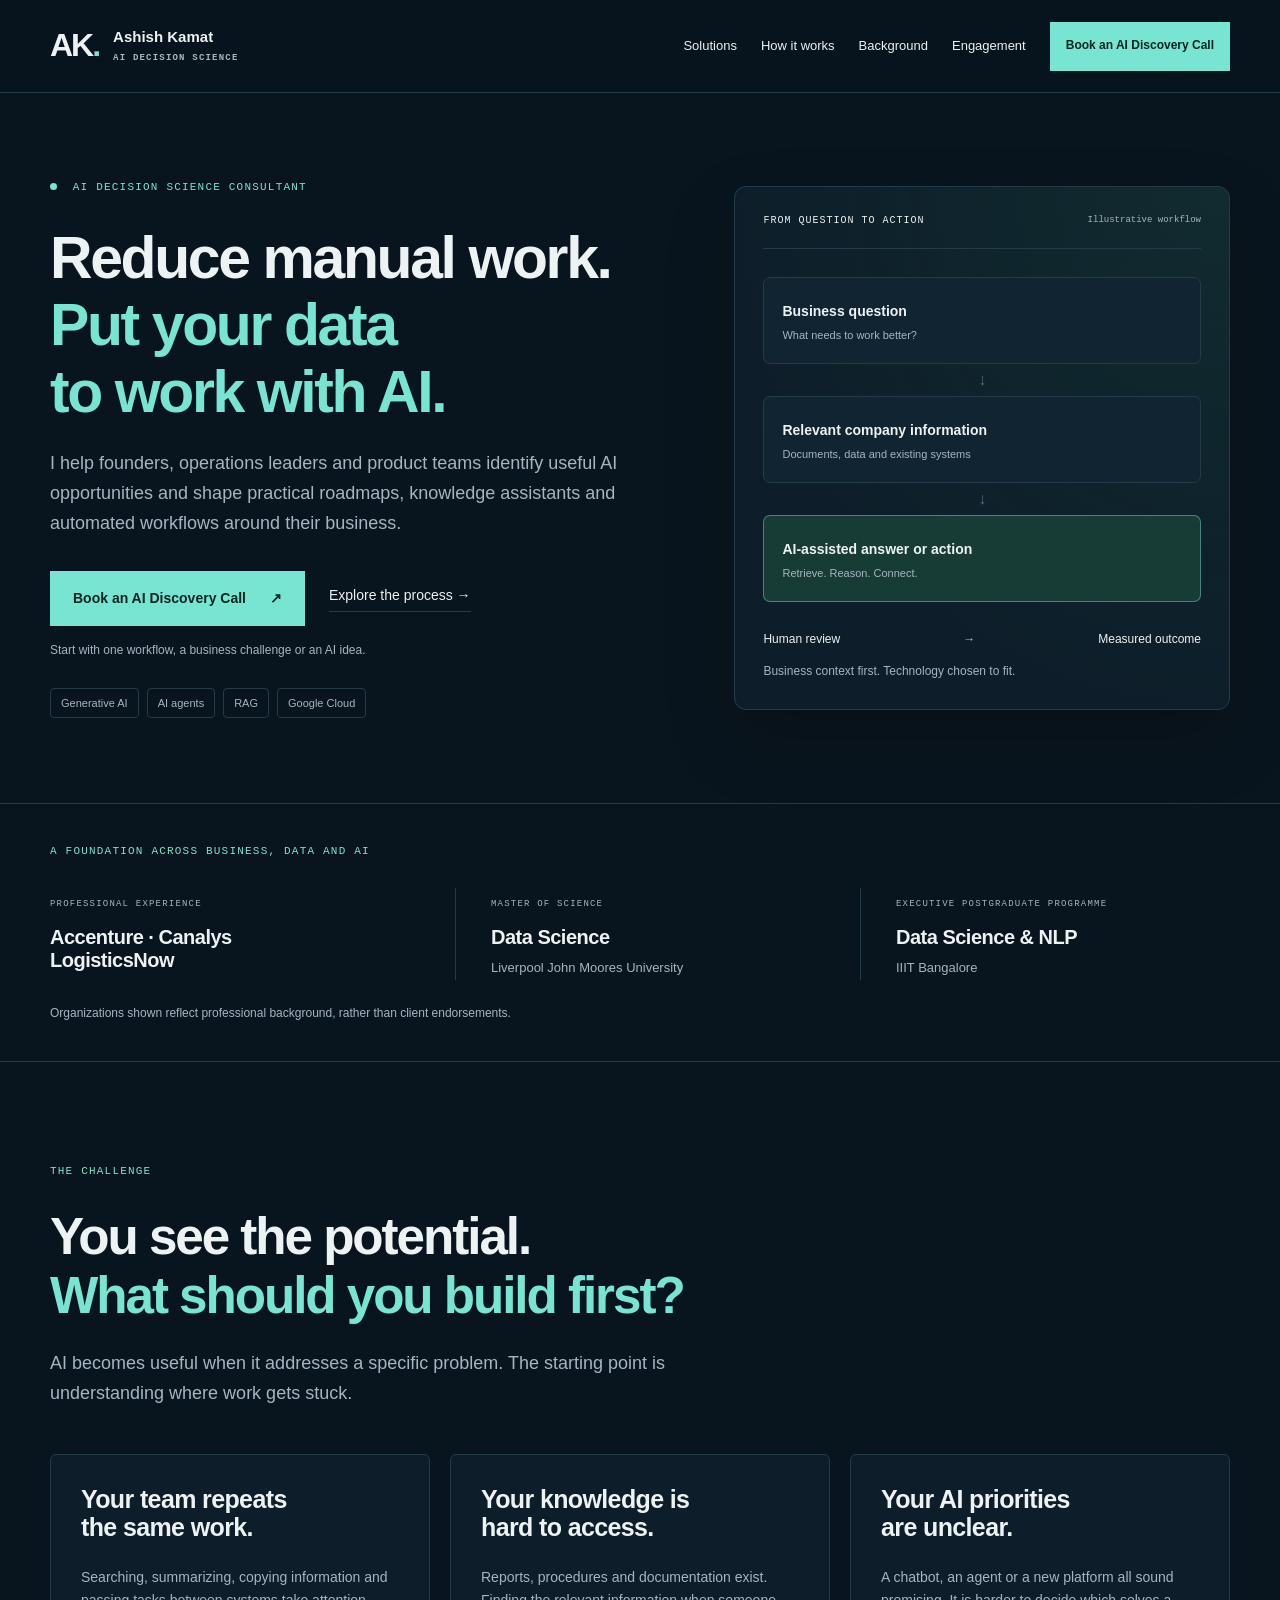
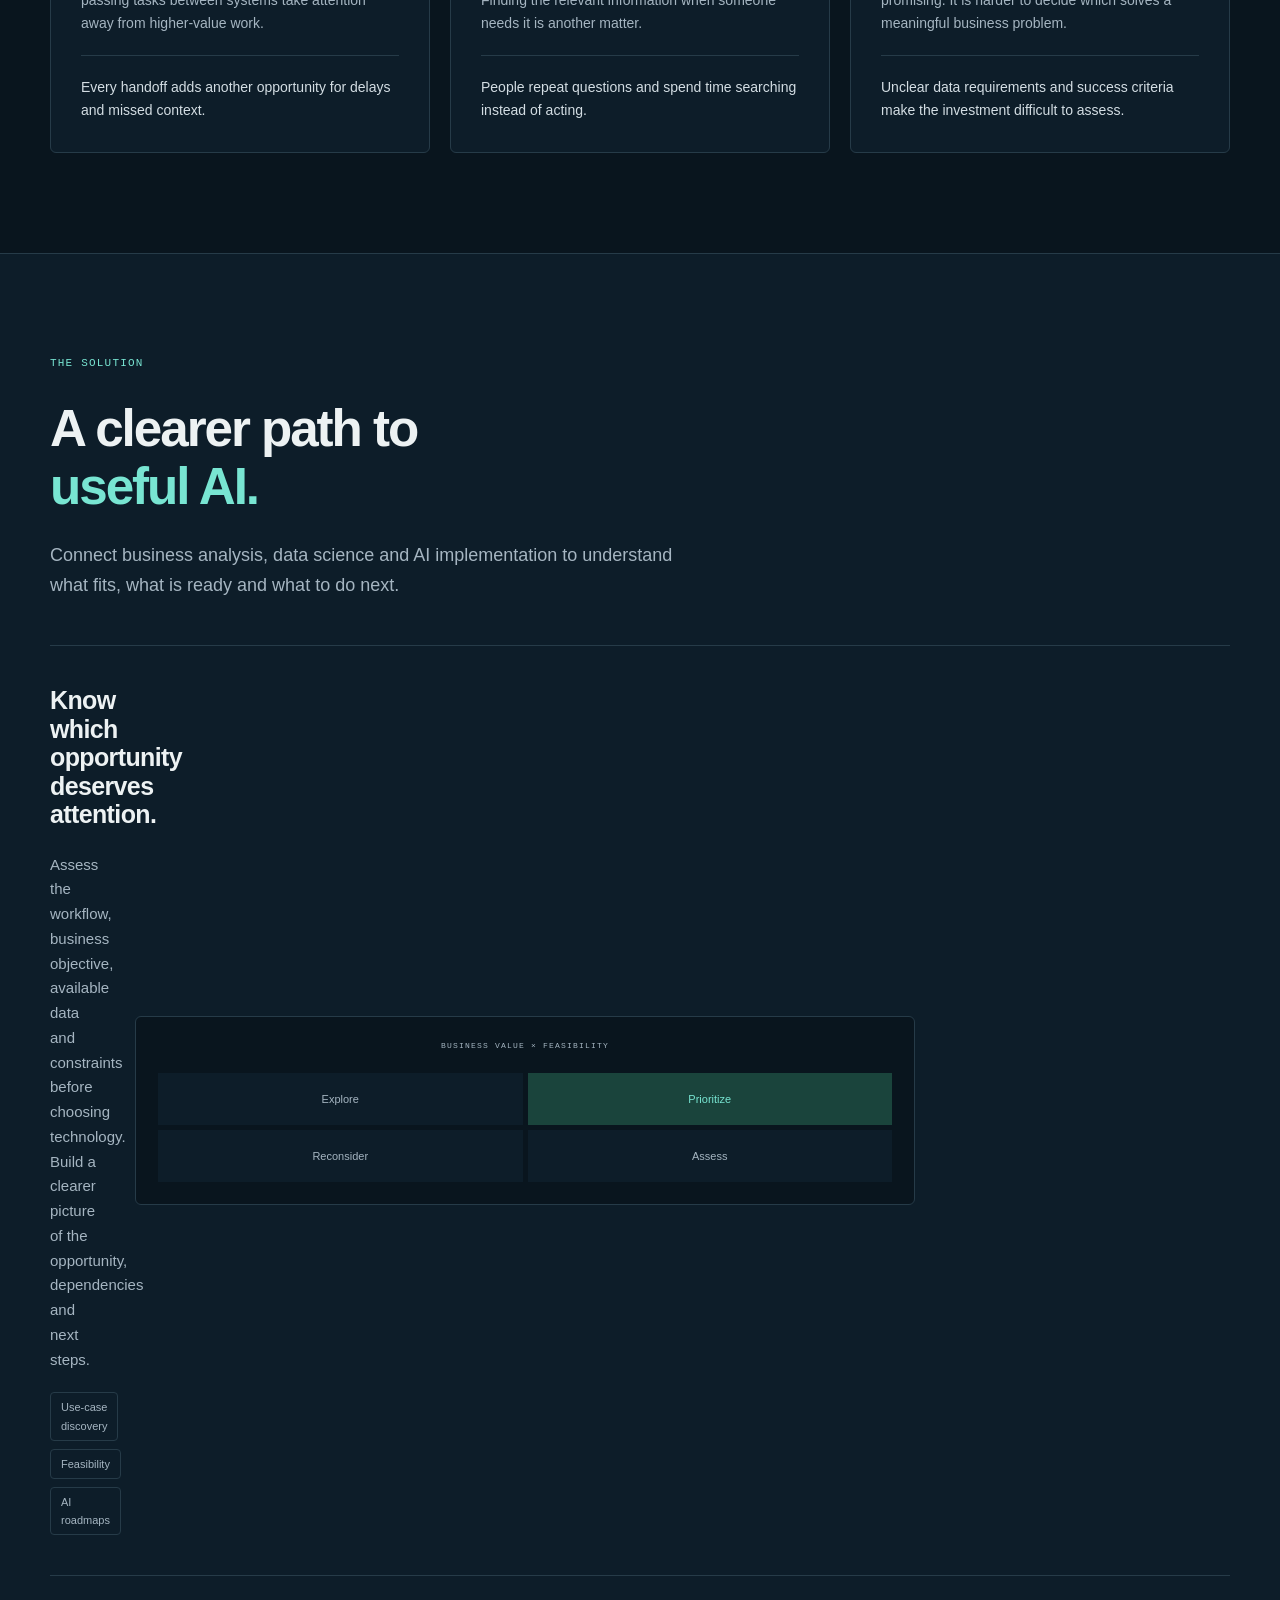
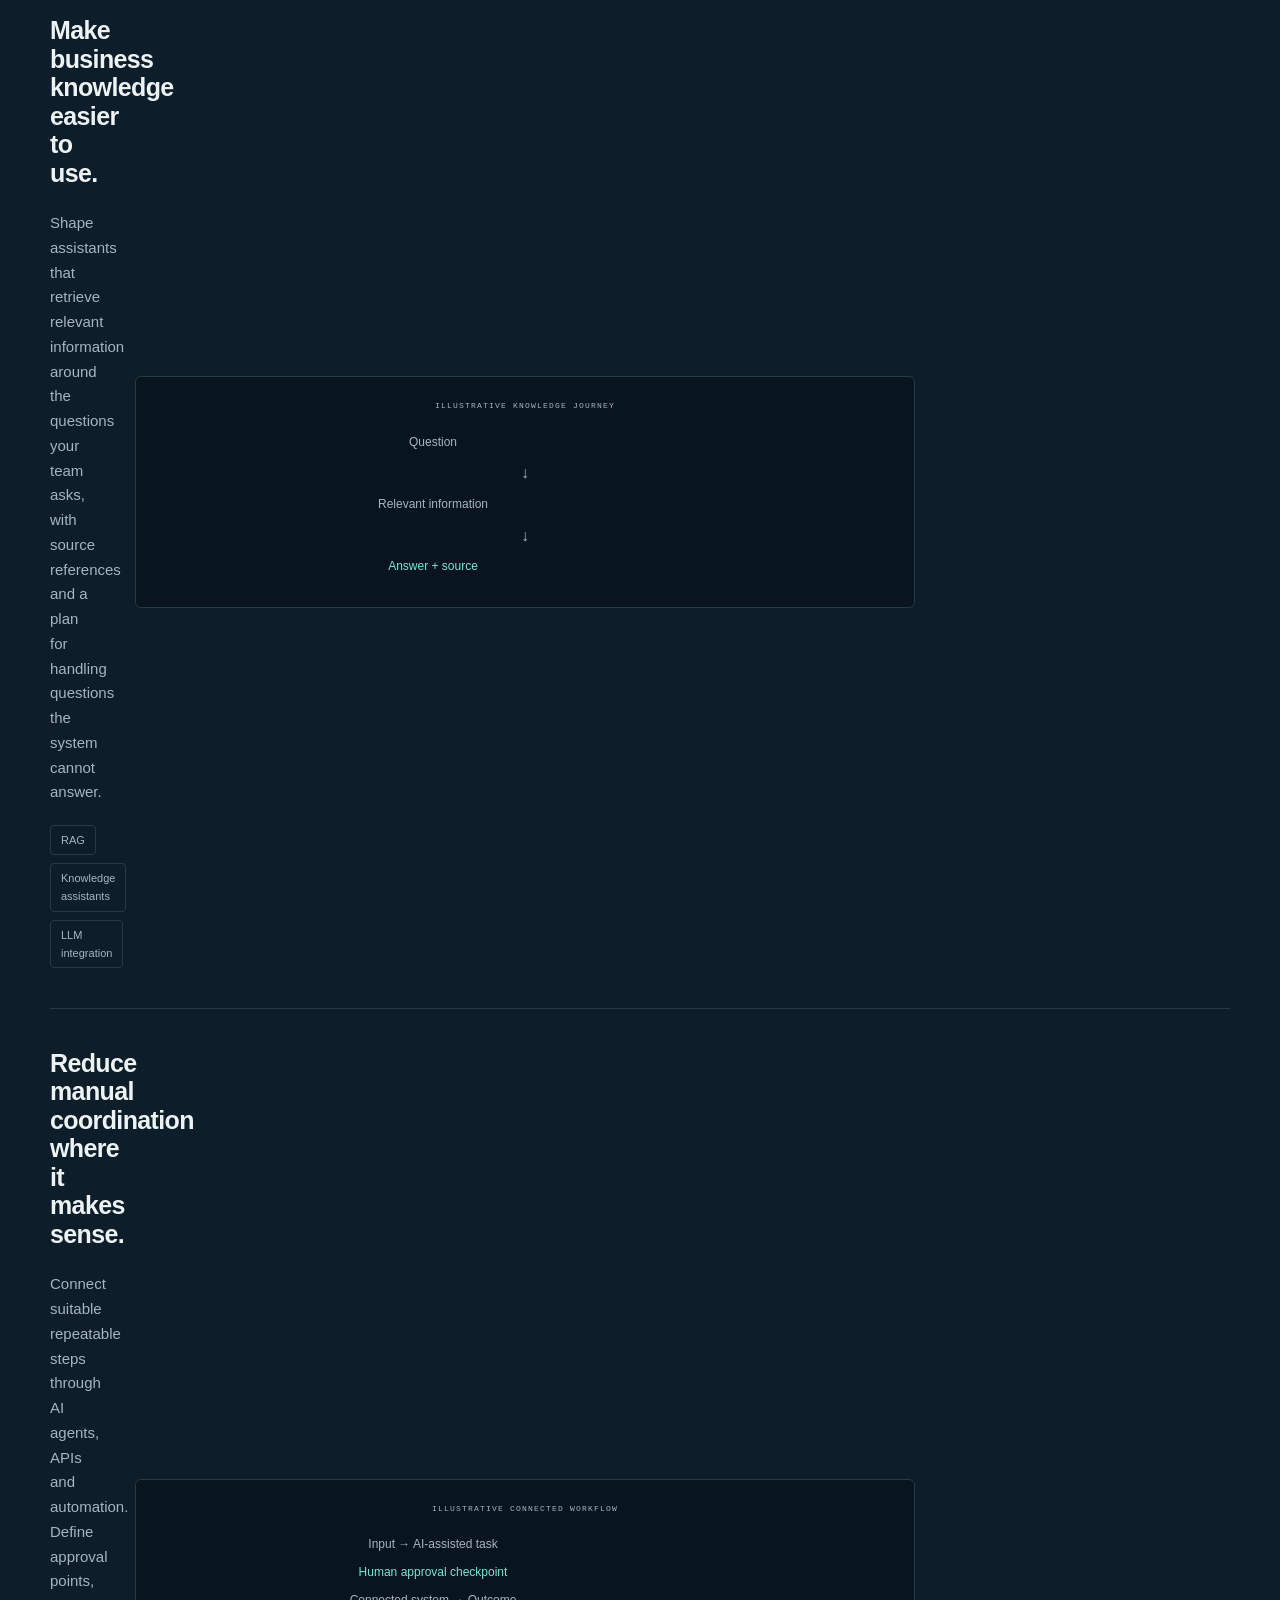
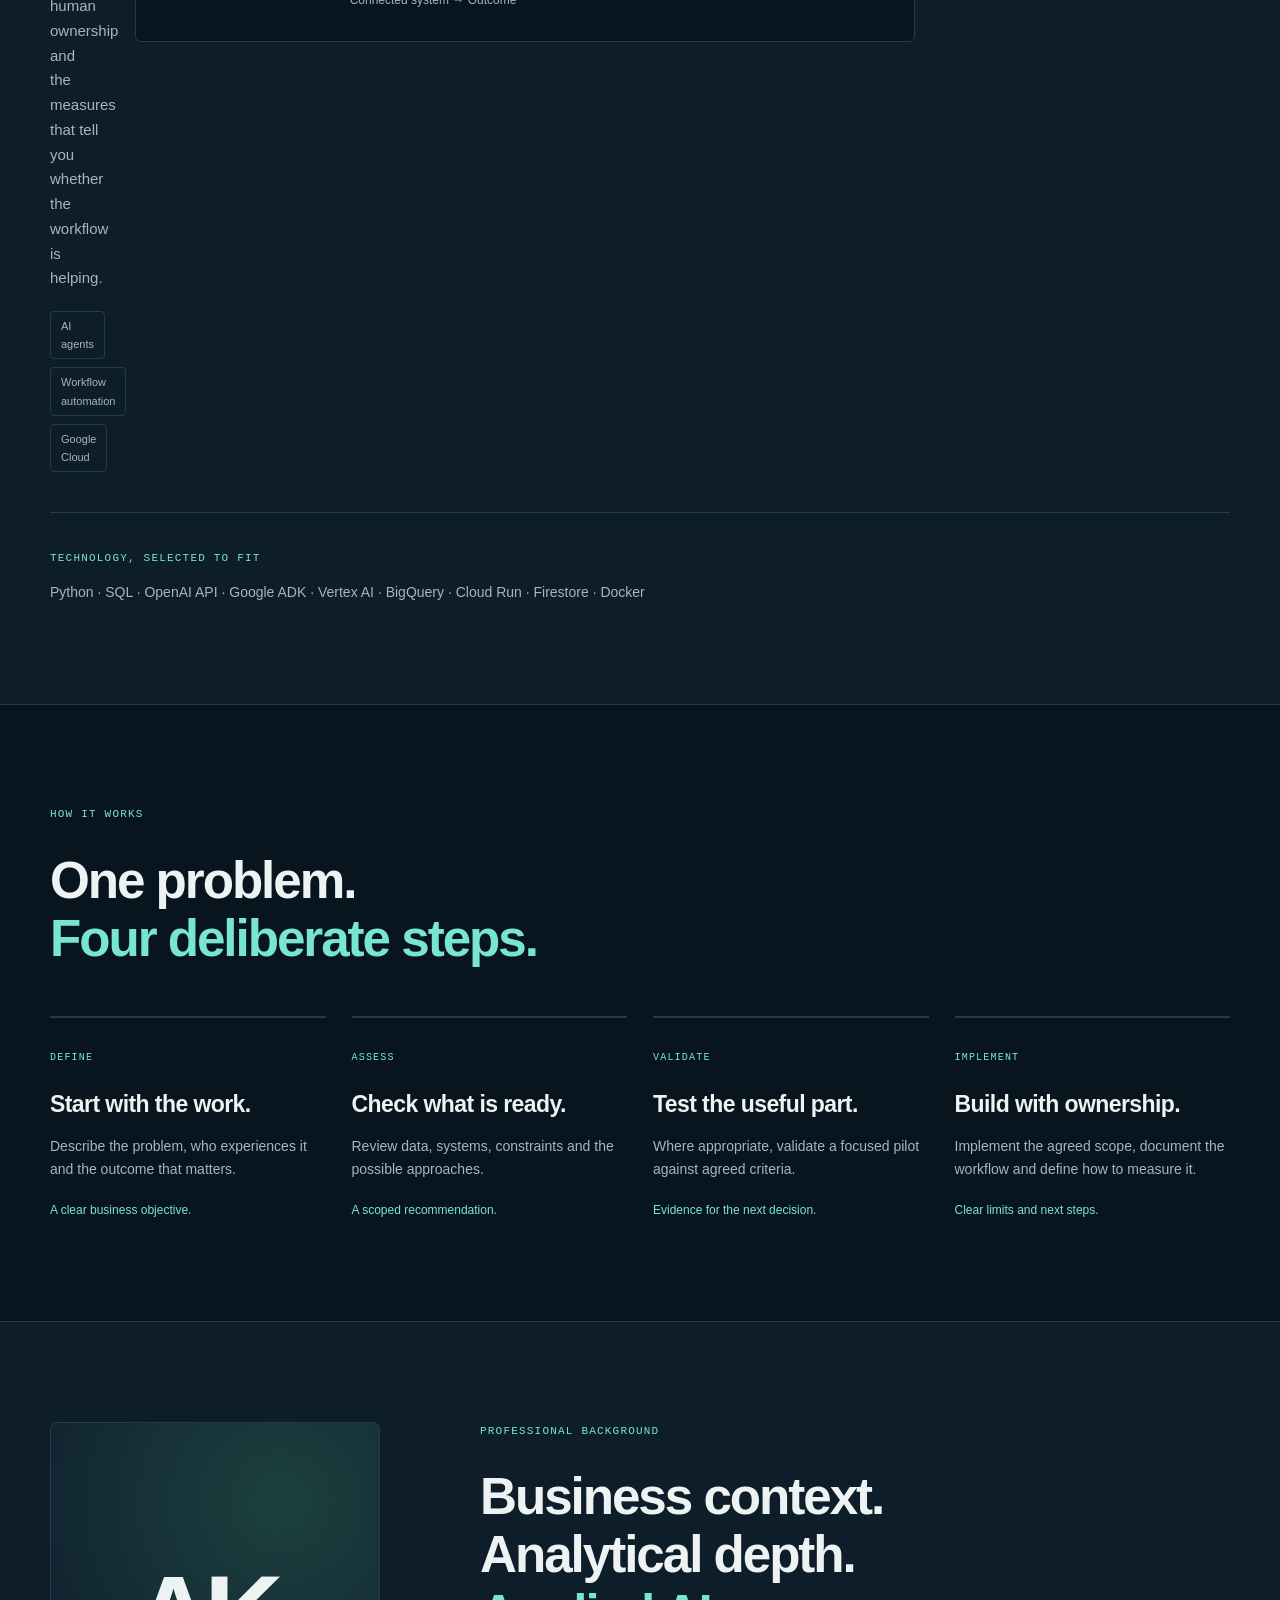
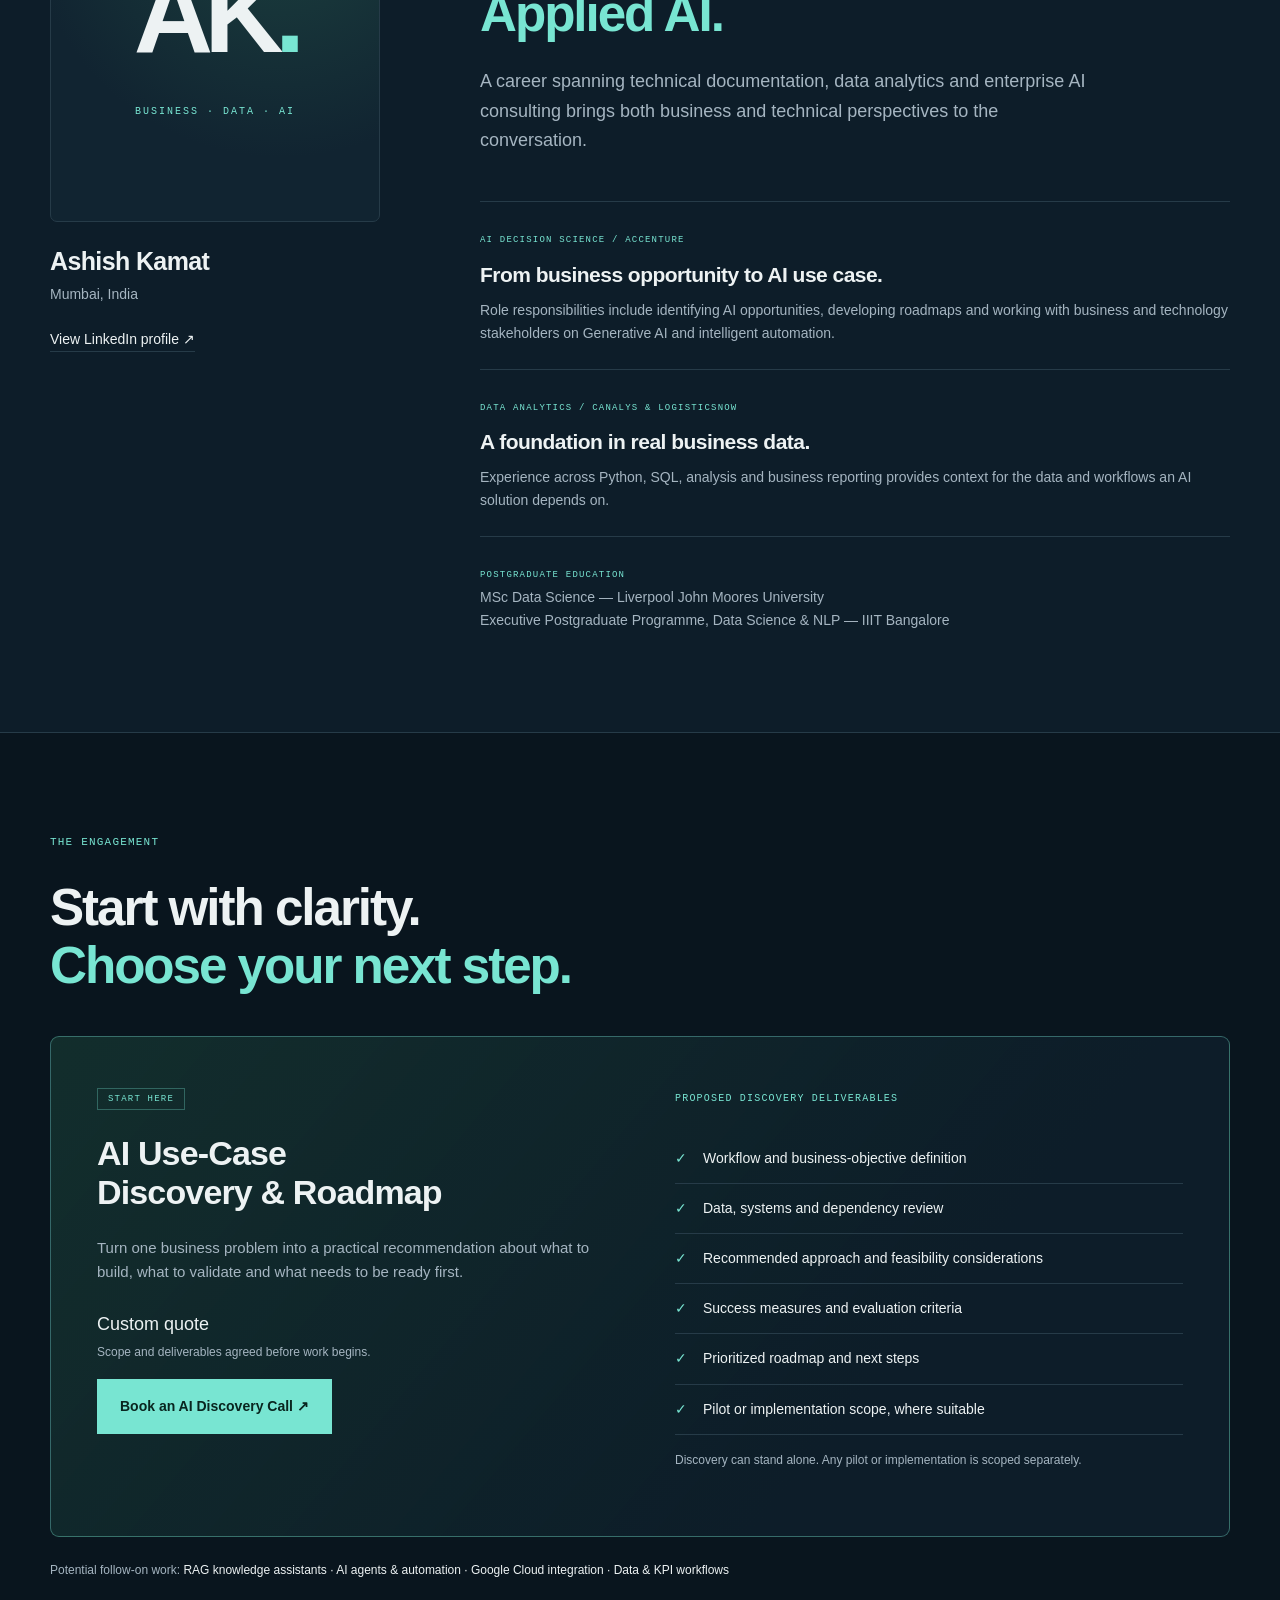
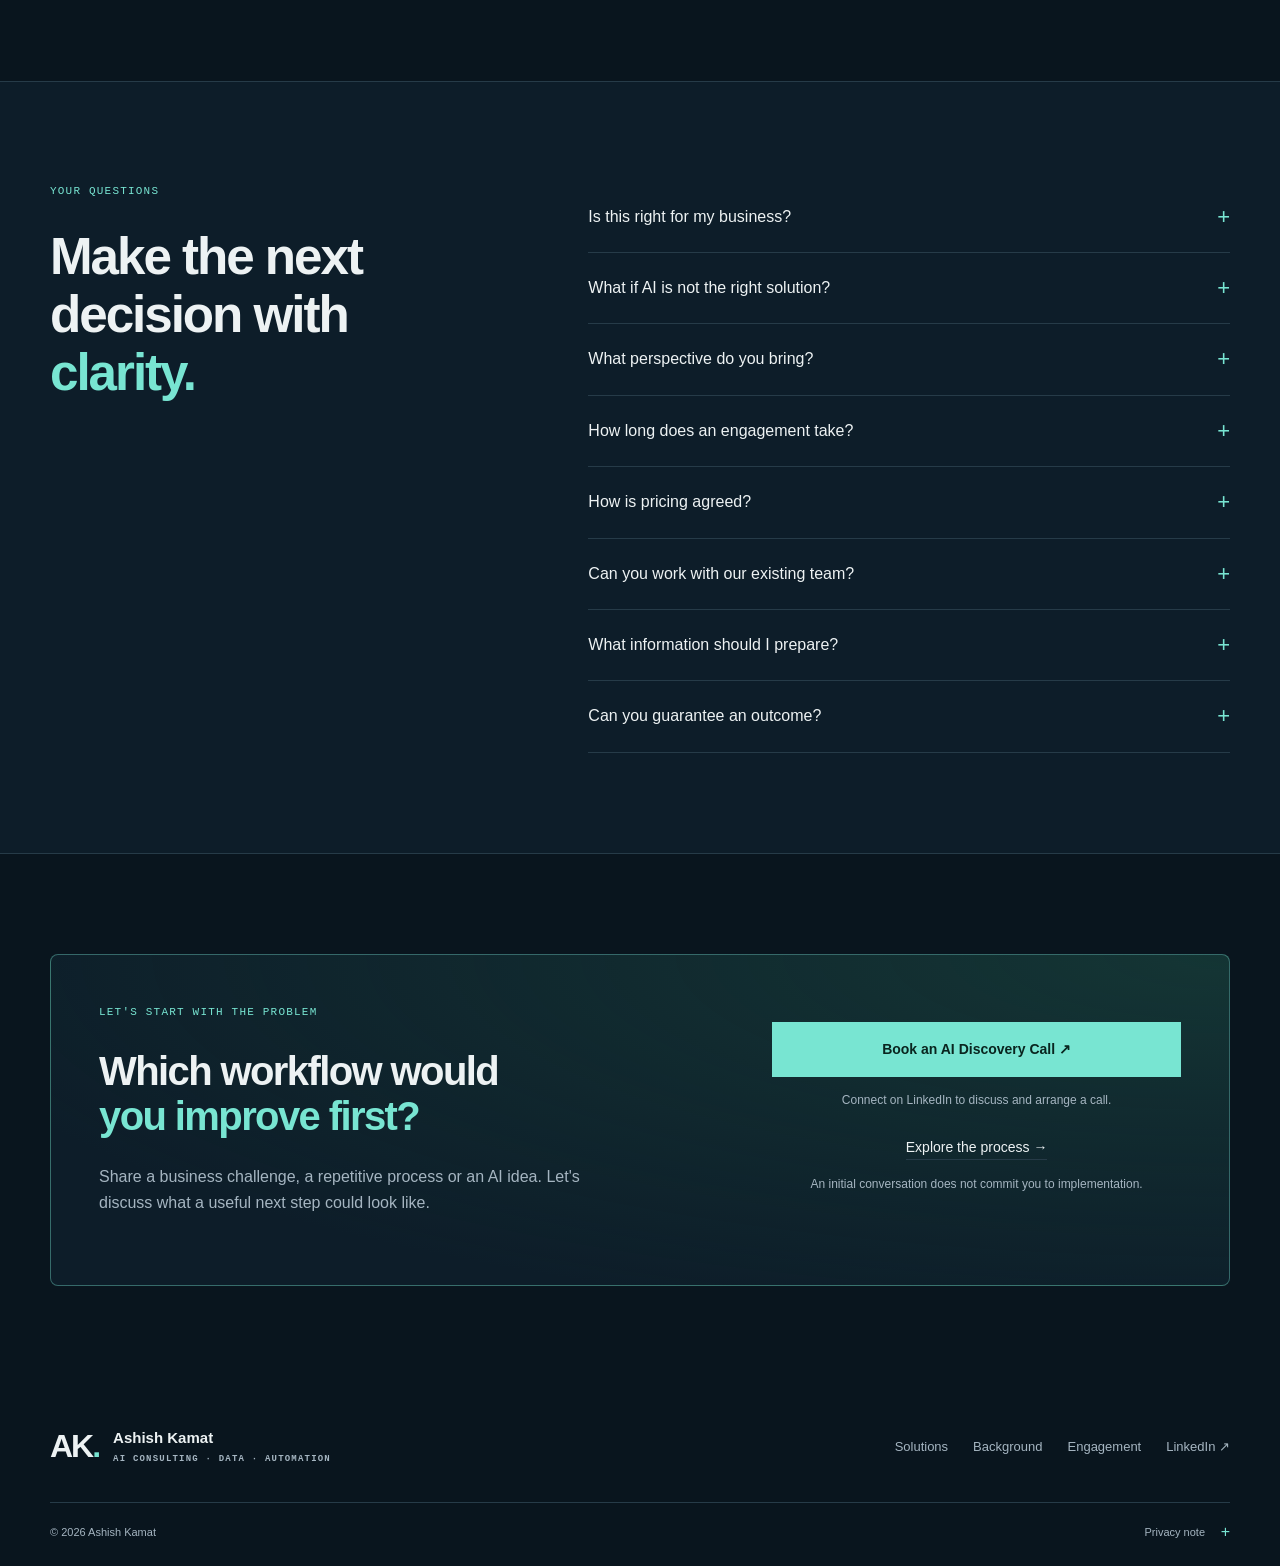
==== commit 838598db: "Improve readable typography and remove decorative numbering" ====
--- a/index.html
+++ b/index.html
@@ -1,14 +1,15 @@
 <!doctype html>
 <html lang="en"><head><meta charset="utf-8"><meta name="viewport" content="width=device-width, initial-scale=1"><title>Ashish Kamat | AI Consulting, RAG &amp; AI Agents</title><meta name="description" content="Business-focused AI consulting with Ashish Kamat. Explore AI opportunities, knowledge assistants and automated workflows."><link rel="stylesheet" href="style.css"><script src="script.js" defer></script></head><body><a class="skip" href="#main">Skip to content</a>
 <header><nav class="wrap nav" aria-label="Main navigation"><a class="brand" href="#home"><b>AK<span>.</span></b><span>Ashish Kamat<small>AI DECISION SCIENCE</small></span></a><button class="menu" aria-expanded="false" aria-controls="links">Menu</button><div id="links"><a href="#solutions">Solutions</a><a href="#process">How it works</a><a href="#background">Background</a><a href="#engagement">Engagement</a><a class="button small" href="#contact">Book an AI Discovery Call</a></div></nav></header>
-<main id="main"><section class="hero wrap" id="home"><div><p class="eyebrow"><i></i> AI DECISION SCIENCE CONSULTANT</p><h1>Reduce manual work.<br><span>Put your data<br>to work with AI.</span></h1><p class="lead">I help founders, operations leaders and product teams identify useful AI opportunities and shape practical roadmaps, knowledge assistants and automated workflows around their business.</p><div class="actions"><a class="button" href="#contact">Book an AI Discovery Call <span>↗</span></a><a class="text-link" href="#process">Explore the process →</a></div><p class="fine">Start with one workflow, a business challenge or an AI idea.</p><div class="tags"><span>Generative AI</span><span>AI agents</span><span>RAG</span><span>Google Cloud</span></div></div><div class="diagram"><div class="diagram-top"><span>FROM QUESTION TO ACTION</span><small>Illustrative workflow</small></div><div class="node"><em>01</em><div><strong>Business question</strong><small>What needs to work better?</small></div></div><div class="connector">↓</div><div class="node"><em>02</em><div><strong>Relevant company information</strong><small>Documents, data and existing systems</small></div></div><div class="connector">↓</div><div class="node accent"><em>03</em><div><strong>AI-assisted answer or action</strong><small>Retrieve. Reason. Connect.</small></div></div><div class="diagram-bottom">Human review <span>→</span> Measured outcome</div><p class="fine">Business context first. Technology chosen to fit.</p></div></section>
+<main id="main"><section class="hero wrap" id="home"><div><p class="eyebrow"><i></i> AI DECISION SCIENCE CONSULTANT</p><h1>Reduce manual work.<br><span>Put your data<br>to work with AI.</span></h1><p class="lead">I help founders, operations leaders and product teams identify useful AI opportunities and shape practical roadmaps, knowledge assistants and automated workflows around their business.</p><div class="actions"><a class="button" href="#contact">Book an AI Discovery Call <span>↗</span></a><a class="text-link" href="#process">Explore the process →</a></div><p class="fine">Start with one workflow, a business challenge or an AI idea.</p><div class="tags"><span>Generative AI</span><span>AI agents</span><span>RAG</span><span>Google Cloud</span></div></div><div class="diagram"><div class="diagram-top"><span>FROM QUESTION TO ACTION</span><small>Illustrative workflow</small></div><div class="node"><div><strong>Business question</strong><small>What needs to work better?</small></div></div><div class="connector">↓</div><div class="node"><div><strong>Relevant company information</strong><small>Documents, data and existing systems</small></div></div><div class="connector">↓</div><div class="node accent"><div><strong>AI-assisted answer or action</strong><small>Retrieve. Reason. Connect.</small></div></div><div class="diagram-bottom">Human review <span>→</span> Measured outcome</div><p class="fine">Business context first. Technology chosen to fit.</p></div></section>
 <section class="credibility"><div class="wrap"><p class="eyebrow">A FOUNDATION ACROSS BUSINESS, DATA AND AI</p><div class="credentials"><div><small>PROFESSIONAL EXPERIENCE</small><h3>Accenture · Canalys<br>LogisticsNow</h3></div><div><small>MASTER OF SCIENCE</small><h3>Data Science</h3><p>Liverpool John Moores University</p></div><div><small>EXECUTIVE POSTGRADUATE PROGRAMME</small><h3>Data Science &amp; NLP</h3><p>IIIT Bangalore</p></div></div><p class="fine">Organizations shown reflect professional background, rather than client endorsements.</p></div></section>
-<section class="wrap section" id="challenge"><p class="eyebrow">01 / THE CHALLENGE</p><h2>You see the potential.<br><span>What should you build first?</span></h2><p class="intro">AI becomes useful when it addresses a specific problem. The starting point is understanding where work gets stuck.</p><div class="cards"><article><small>01</small><h3>Your team repeats<br>the same work.</h3><p>Searching, summarizing, copying information and passing tasks between systems take attention away from higher-value work.</p><p class="consequence">Every handoff adds another opportunity for delays and missed context.</p></article><article><small>02</small><h3>Your knowledge is<br>hard to access.</h3><p>Reports, procedures and documentation exist. Finding the relevant information when someone needs it is another matter.</p><p class="consequence">People repeat questions and spend time searching instead of acting.</p></article><article><small>03</small><h3>Your AI priorities<br>are unclear.</h3><p>A chatbot, an agent or a new platform all sound promising. It is harder to decide which solves a meaningful business problem.</p><p class="consequence">Unclear data requirements and success criteria make the investment difficult to assess.</p></article></div></section>
-<section class="panel"><div class="wrap section" id="solutions"><p class="eyebrow">02 / THE SOLUTION</p><h2>A clearer path to<br><span>useful AI.</span></h2><p class="intro">Connect business analysis, data science and AI implementation to understand what fits, what is ready and what to do next.</p><article class="solution"><div class="number">01</div><div><h3>Know which opportunity<br>deserves attention.</h3><p>Assess the workflow, business objective, available data and constraints before choosing technology. Build a clearer picture of the opportunity, dependencies and next steps.</p><div class="tags"><span>Use-case discovery</span><span>Feasibility</span><span>AI roadmaps</span></div></div><div class="mini"><small>BUSINESS VALUE × FEASIBILITY</small><div class="matrix"><span>Explore</span><strong>Prioritize</strong><span>Reconsider</span><span>Assess</span></div></div></article><article class="solution"><div class="number">02</div><div><h3>Make business knowledge<br>easier to use.</h3><p>Shape assistants that retrieve relevant information around the questions your team asks, with source references and a plan for handling questions the system cannot answer.</p><div class="tags"><span>RAG</span><span>Knowledge assistants</span><span>LLM integration</span></div></div><div class="mini"><small>ILLUSTRATIVE KNOWLEDGE JOURNEY</small><p>Question</p><span>↓</span><p>Relevant information</p><span>↓</span><p class="teal">Answer + source</p></div></article><article class="solution"><div class="number">03</div><div><h3>Reduce manual coordination<br>where it makes sense.</h3><p>Connect suitable repeatable steps through AI agents, APIs and automation. Define approval points, human ownership and the measures that tell you whether the workflow is helping.</p><div class="tags"><span>AI agents</span><span>Workflow automation</span><span>Google Cloud</span></div></div><div class="mini"><small>ILLUSTRATIVE CONNECTED WORKFLOW</small><p>Input → AI-assisted task</p><p class="teal">Human approval checkpoint</p><p>Connected system → Outcome</p></div></article><div class="stack"><small>TECHNOLOGY, SELECTED TO FIT</small><p>Python · SQL · OpenAI API · Google ADK · Vertex AI · BigQuery · Cloud Run · Firestore · Docker</p></div></div></section>
-<section class="wrap section" id="process"><p class="eyebrow">03 / HOW IT WORKS</p><h2>One problem.<br><span>Four deliberate steps.</span></h2><ol class="steps"><li><small>01 / DEFINE</small><h3>Start with the work.</h3><p>Describe the problem, who experiences it and the outcome that matters.</p><strong>A clear business objective.</strong></li><li><small>02 / ASSESS</small><h3>Check what is ready.</h3><p>Review data, systems, constraints and the possible approaches.</p><strong>A scoped recommendation.</strong></li><li><small>03 / VALIDATE</small><h3>Test the useful part.</h3><p>Where appropriate, validate a focused pilot against agreed criteria.</p><strong>Evidence for the next decision.</strong></li><li><small>04 / IMPLEMENT</small><h3>Build with ownership.</h3><p>Implement the agreed scope, document the workflow and define how to measure it.</p><strong>Clear limits and next steps.</strong></li></ol></section>
-<section class="panel"><div class="wrap section background" id="background"><div><div class="portrait identity" aria-label="Ashish Kamat initials"><span>AK<span class="teal">.</span></span><small>BUSINESS · DATA · AI</small></div><h3>Ashish Kamat</h3><p>Mumbai, India</p><a class="text-link" href="https://www.linkedin.com/in/ashish-kamat-genai-datascientist/" target="_blank" rel="noopener noreferrer">View LinkedIn profile ↗</a></div><div><p class="eyebrow">04 / PROFESSIONAL BACKGROUND</p><h2>Business context.<br>Analytical depth.<br><span>Applied AI.</span></h2><p class="intro">A career spanning technical documentation, data analytics and enterprise AI consulting brings both business and technical perspectives to the conversation.</p><div class="experience"><small>AI DECISION SCIENCE / ACCENTURE</small><h3>From business opportunity to AI use case.</h3><p>Role responsibilities include identifying AI opportunities, developing roadmaps and working with business and technology stakeholders on Generative AI and intelligent automation.</p></div><div class="experience"><small>DATA ANALYTICS / CANALYS &amp; LOGISTICSNOW</small><h3>A foundation in real business data.</h3><p>Experience across Python, SQL, analysis and business reporting provides context for the data and workflows an AI solution depends on.</p></div><div class="experience"><small>POSTGRADUATE EDUCATION</small><p>MSc Data Science — Liverpool John Moores University<br>Executive Postgraduate Programme, Data Science &amp; NLP — IIIT Bangalore</p></div></div></div></section>
-<section class="wrap section" id="engagement"><p class="eyebrow">05 / THE ENGAGEMENT</p><h2>Start with clarity.<br><span>Choose your next step.</span></h2><div class="offer"><div><span class="badge">START HERE</span><h3>AI Use-Case<br>Discovery &amp; Roadmap</h3><p>Turn one business problem into a practical recommendation about what to build, what to validate and what needs to be ready first.</p><p class="price">Custom quote <small>Scope and deliverables agreed before work begins.</small></p><a class="button" href="#contact">Book an AI Discovery Call ↗</a></div><div><small>PROPOSED DISCOVERY DELIVERABLES</small><ul class="checks"><li>Workflow and business-objective definition</li><li>Data, systems and dependency review</li><li>Recommended approach and feasibility considerations</li><li>Success measures and evaluation criteria</li><li>Prioritized roadmap and next steps</li><li>Pilot or implementation scope, where suitable</li></ul><p class="fine">Discovery can stand alone. Any pilot or implementation is scoped separately.</p></div></div><p class="follow">Potential follow-on work: <span>RAG knowledge assistants · AI agents &amp; automation · Google Cloud integration · Data &amp; KPI workflows</span></p></section>
-<section class="panel"><div class="wrap section faq" id="faq"><div><p class="eyebrow">06 / YOUR QUESTIONS</p><h2>Make the next<br>decision with<br><span>clarity.</span></h2></div><div><details><summary>Is this right for my business?</summary><p>It is a useful starting point if you have a specific knowledge, workflow or automation challenge and want to assess how AI could help. You can begin with a problem rather than a fully written technical brief.</p></details><details><summary>What if AI is not the right solution?</summary><p>The assessment should help establish that. A simpler automation, better data foundation or workflow change may be more appropriate. The recommendation should follow the problem.</p></details><details><summary>What perspective do you bring?</summary><p>My background combines business analytics, data science and AI consulting, with exposure to Generative AI, agents and cloud technologies. I consider the business objective alongside the data and implementation requirements.</p></details><details><summary>How long does an engagement take?</summary><p>Timing depends on the use case, data readiness, integrations and approval requirements. Milestones and deliverables are agreed after the initial discussion.</p></details><details><summary>How is pricing agreed?</summary><p>Pricing follows the agreed scope. Discovery, a pilot and implementation can be separate engagements, with deliverables and commercial terms agreed before paid work begins.</p></details><details><summary>Can you work with our existing team?</summary><p>We can discuss how the engagement fits your team, including responsibilities, access, review points and handover requirements.</p></details><details><summary>What information should I prepare?</summary><p>Bring a short description of the workflow, current systems, the people involved and what a better outcome would look like. Agree how information will be handled before sharing confidential data.</p></details><details><summary>Can you guarantee an outcome?</summary><p>Reliable claims require a defined use case, representative data and agreed evaluation. A prototype alone does not establish production performance or business returns. Those should be assessed through evidence.</p></details></div></div></section>
+<section class="wrap section" id="challenge"><p class="eyebrow">THE CHALLENGE</p><h2>You see the potential.<br><span>What should you build first?</span></h2><p class="intro">AI becomes useful when it addresses a specific problem. The starting point is understanding where work gets stuck.</p><div class="cards"><article><h3>Your team repeats<br>the same work.</h3><p>Searching, summarizing, copying information and passing tasks between systems take attention away from higher-value work.</p><p class="consequence">Every handoff adds another opportunity for delays and missed context.</p></article><article><h3>Your knowledge is<br>hard to access.</h3><p>Reports, procedures and documentation exist. Finding the relevant information when someone needs it is another matter.</p><p class="consequence">People repeat questions and spend time searching instead of acting.</p></article><article><h3>Your AI priorities<br>are unclear.</h3><p>A chatbot, an agent or a new platform all sound promising. It is harder to decide which solves a meaningful business problem.</p><p class="consequence">Unclear data requirements and success criteria make the investment difficult to assess.</p></article></div></section>
+<section class="panel"><div class="wrap section" id="solutions"><p class="eyebrow">THE SOLUTION</p><h2>A clearer path to<br><span>useful AI.</span></h2><p class="intro">Connect business analysis, data science and AI implementation to understand what fits, what is ready and what to do next.</p><article class="solution"><div><h3>Know which opportunity<br>deserves attention.</h3><p>Assess the workflow, business objective, available data and constraints before choosing technology. Build a clearer picture of the opportunity, dependencies and next steps.</p><div class="tags"><span>Use-case discovery</span><span>Feasibility</span><span>AI roadmaps</span></div></div><div class="mini"><small>BUSINESS VALUE × FEASIBILITY</small><div class="matrix"><span>Explore</span><strong>Prioritize</strong><span>Reconsider</span><span>Assess</span></div></div></article><article class="solution"><div><h3>Make business knowledge<br>easier to use.</h3><p>Shape assistants that retrieve relevant information around the questions your team asks, with source references and a plan for handling questions the system cannot answer.</p><div class="tags"><span>RAG</span><span>Knowledge assistants</span><span>LLM integration</span></div></div><div class="mini"><small>ILLUSTRATIVE KNOWLEDGE JOURNEY</small><p>Question</p><span>↓</span><p>Relevant information</p><span>↓</span><p class="teal">Answer + source</p></div></article><article class="solution"><div><h3>Reduce manual coordination<br>where it makes sense.</h3><p>Connect suitable repeatable steps through AI agents, APIs and automation. Define approval points, human ownership and the measures that tell you whether the workflow is helping.</p><div class="tags"><span>AI agents</span><span>Workflow automation</span><span>Google Cloud</span></div></div><div class="mini"><small>ILLUSTRATIVE CONNECTED WORKFLOW</small><p>Input → AI-assisted task</p><p class="teal">Human approval checkpoint</p><p>Connected system → Outcome</p></div></article><div class="stack"><small>TECHNOLOGY, SELECTED TO FIT</small><p>Python · SQL · OpenAI API · Google ADK · Vertex AI · BigQuery · Cloud Run · Firestore · Docker</p></div></div></section>
+<section class="wrap section" id="process"><p class="eyebrow">HOW IT WORKS</p><h2>One problem.<br><span>Four deliberate steps.</span></h2><ol class="steps"><li><small>DEFINE</small><h3>Start with the work.</h3><p>Describe the problem, who experiences it and the outcome that matters.</p><strong>A clear business objective.</strong></li><li><small>ASSESS</small><h3>Check what is ready.</h3><p>Review data, systems, constraints and the possible approaches.</p><strong>A scoped recommendation.</strong></li><li><small>VALIDATE</small><h3>Test the useful part.</h3><p>Where appropriate, validate a focused pilot against agreed criteria.</p><strong>Evidence for the next decision.</strong></li><li><small>IMPLEMENT</small><h3>Build with ownership.</h3><p>Implement the agreed scope, document the workflow and define how to measure it.</p><strong>Clear limits and next steps.</strong></li></ol></section>
+<section class="panel"><div class="wrap section background" id="background"><div><div class="portrait identity" aria-label="Ashish Kamat initials"><span>AK<span class="teal">.</span></span><small>BUSINESS · DATA · AI</small></div><h3>Ashish Kamat</h3><p>Mumbai, India</p><a class="text-link" href="https://www.linkedin.com/in/ashish-kamat-genai-datascientist/" target="_blank" rel="noopener noreferrer">View LinkedIn profile ↗</a></div><div><p class="eyebrow">PROFESSIONAL BACKGROUND</p><h2>Business context.<br>Analytical depth.<br><span>Applied AI.</span></h2><p class="intro">A career spanning technical documentation, data analytics and enterprise AI consulting brings both business and technical perspectives to the conversation.</p><div class="experience"><small>AI DECISION SCIENCE / ACCENTURE</small><h3>From business opportunity to AI use case.</h3><p>Role responsibilities include identifying AI opportunities, developing roadmaps and working with business and technology stakeholders on Generative AI and intelligent automation.</p></div><div class="experience"><small>DATA ANALYTICS / CANALYS &amp; LOGISTICSNOW</small><h3>A foundation in real business data.</h3><p>Experience across Python, SQL, analysis and business reporting provides context for the data and workflows an AI solution depends on.</p></div><div class="experience"><small>POSTGRADUATE EDUCATION</small><p>MSc Data Science — Liverpool John Moores University<br>Executive Postgraduate Programme, Data Science &amp; NLP — IIIT Bangalore</p></div></div></div></section>
+<section class="wrap section" id="engagement"><p class="eyebrow">THE ENGAGEMENT</p><h2>Start with clarity.<br><span>Choose your next step.</span></h2><div class="offer"><div><span class="badge">START HERE</span><h3>AI Use-Case<br>Discovery &amp; Roadmap</h3><p>Turn one business problem into a practical recommendation about what to build, what to validate and what needs to be ready first.</p><p class="price">Custom quote <small>Scope and deliverables agreed before work begins.</small></p><a class="button" href="#contact">Book an AI Discovery Call ↗</a></div><div><small>PROPOSED DISCOVERY DELIVERABLES</small><ul class="checks"><li>Workflow and business-objective definition</li><li>Data, systems and dependency review</li><li>Recommended approach and feasibility considerations</li><li>Success measures and evaluation criteria</li><li>Prioritized roadmap and next steps</li><li>Pilot or implementation scope, where suitable</li></ul><p class="fine">Discovery can stand alone. Any pilot or implementation is scoped separately.</p></div></div><p class="follow">Potential follow-on work: <span>RAG knowledge assistants · AI agents &amp; automation · Google Cloud integration · Data &amp; KPI workflows</span></p></section>
+<section class="panel"><div class="wrap section faq" id="faq"><div><p class="eyebrow">YOUR QUESTIONS</p><h2>Make the next<br>decision with<br><span>clarity.</span></h2></div><div><details><summary>Is this right for my business?</summary><p>It is a useful starting point if you have a specific knowledge, workflow or automation challenge and want to assess how AI could help. You can begin with a problem rather than a fully written technical brief.</p></details><details><summary>What if AI is not the right solution?</summary><p>The assessment should help establish that. A simpler automation, better data foundation or workflow change may be more appropriate. The recommendation should follow the problem.</p></details><details><summary>What perspective do you bring?</summary><p>My background combines business analytics, data science and AI consulting, with exposure to Generative AI, agents and cloud technologies. I consider the business objective alongside the data and implementation requirements.</p></details><details><summary>How long does an engagement take?</summary><p>Timing depends on the use case, data readiness, integrations and approval requirements. Milestones and deliverables are agreed after the initial discussion.</p></details><details><summary>How is pricing agreed?</summary><p>Pricing follows the agreed scope. Discovery, a pilot and implementation can be separate engagements, with deliverables and commercial terms agreed before paid work begins.</p></details><details><summary>Can you work with our existing team?</summary><p>We can discuss how the engagement fits your team, including responsibilities, access, review points and handover requirements.</p></details><details><summary>What information should I prepare?</summary><p>Bring a short description of the workflow, current systems, the people involved and what a better outcome would look like. Agree how information will be handled before sharing confidential data.</p></details><details><summary>Can you guarantee an outcome?</summary><p>Reliable claims require a defined use case, representative data and agreed evaluation. A prototype alone does not establish production performance or business returns. Those should be assessed through evidence.</p></details></div></div></section>
 <section class="wrap section" id="contact"><div class="contact"><div><p class="eyebrow">LET'S START WITH THE PROBLEM</p><h2>Which workflow would<br><span>you improve first?</span></h2><p>Share a business challenge, a repetitive process or an AI idea. Let's discuss what a useful next step could look like.</p></div><div><a class="button" href="https://www.linkedin.com/in/ashish-kamat-genai-datascientist/" target="_blank" rel="noopener noreferrer">Book an AI Discovery Call ↗</a><p class="fine">Connect on LinkedIn to discuss and arrange a call.</p><a class="text-link" href="#process">Explore the process →</a><p class="fine">An initial conversation does not commit you to implementation.</p></div></div></section></main>
 <footer class="wrap"><div class="footer-top"><a class="brand" href="#home"><b>AK<span>.</span></b><span>Ashish Kamat<small>AI CONSULTING · DATA · AUTOMATION</small></span></a><div><a href="#solutions">Solutions</a><a href="#background">Background</a><a href="#engagement">Engagement</a><a href="https://www.linkedin.com/in/ashish-kamat-genai-datascientist/" target="_blank" rel="noopener noreferrer">LinkedIn ↗</a></div></div><div class="footer-bottom"><span>© 2026 Ashish Kamat</span><details><summary>Privacy note</summary><p>This page does not collect contact-form submissions. Contact takes place through LinkedIn under its privacy policy. Hosting providers may process routine request data. Agree appropriate handling before sharing confidential information.</p></details></div></footer></body></html>
 
+
--- a/style.css
+++ b/style.css
@@ -1,747 +1,3 @@
-/* ============================================================
-   ASHISH KAMAT — NLP & LLM ENGINEER
-   Design System: Dark authority, electric blue accent, violet depth
-   ============================================================ */
-
-:root {
-  --color-bg:           #0A0C10;
-  --color-surface:      #111318;
-  --color-surface-2:    #181C23;
-  --color-border:       #1E2330;
-  --color-accent:       #4F8EF7;
-  --color-accent-warm:  #7C5CFC;
-  --color-text:         #E8EDF5;
-  --color-text-muted:   #6B7896;
-  --color-text-dim:     #3D4560;
-  --color-success:      #2ECC71;
-
-  --fs-hero:   clamp(2.6rem, 6vw, 4.2rem);
-  --fs-h2:     clamp(1.8rem, 3.5vw, 2.6rem);
-  --fs-h3:     clamp(1.2rem, 2vw, 1.5rem);
-  --fs-body:   1rem;
-  --fs-small:  0.875rem;
-  --fs-mono:   0.82rem;
-
-  --radius-card:   12px;
-  --radius-btn:    8px;
-  --radius-chip:   4px;
-
-  --max-w: 1100px;
-  --section-py: 100px;
-}
-
-/* ---- RESET ---- */
-*, *::before, *::after { box-sizing: border-box; margin: 0; padding: 0; }
-html { scroll-behavior: smooth; }
-body {
-  background: var(--color-bg);
-  color: var(--color-text);
-  font-family: 'Inter', sans-serif;
-  font-size: var(--fs-body);
-  line-height: 1.75;
-  -webkit-font-smoothing: antialiased;
-}
-img { display: block; max-width: 100%; }
-a { color: inherit; text-decoration: none; }
-button { cursor: pointer; border: none; background: none; }
-
-/* ---- CONTAINER ---- */
-.container {
-  max-width: var(--max-w);
-  margin: 0 auto;
-  padding: 0 2rem;
-}
-
-/* ================================================================
-   NAV
-================================================================ */
-#navbar {
-  position: fixed;
-  top: 0; left: 0; right: 0;
-  z-index: 100;
-  transition: background 0.25s ease, box-shadow 0.25s ease;
-}
-#navbar.scrolled {
-  background: var(--color-bg);
-  box-shadow: 0 1px 0 var(--color-border);
-}
-.nav-inner {
-  max-width: var(--max-w);
-  margin: 0 auto;
-  padding: 0 2rem;
-  height: 68px;
-  display: flex;
-  align-items: center;
-  justify-content: space-between;
-}
-.nav-logo {
-  font-family: 'Space Grotesk', sans-serif;
-  font-weight: 500;
-  font-size: 1rem;
-  color: var(--color-text);
-  letter-spacing: -0.01em;
-}
-.nav-links {
-  display: flex;
-  align-items: center;
-  gap: 2rem;
-  list-style: none;
-}
-.nav-links a {
-  font-size: var(--fs-small);
-  color: var(--color-text-muted);
-  transition: color 0.2s;
-}
-.nav-links a:hover { color: var(--color-text); }
-.nav-cta { color: #fff !important; }
-
-/* Hamburger */
-.hamburger {
-  display: none;
-  flex-direction: column;
-  gap: 5px;
-  padding: 4px;
-}
-.hamburger span {
-  display: block;
-  width: 22px; height: 2px;
-  background: var(--color-text);
-  border-radius: 2px;
-  transition: transform 0.25s, opacity 0.25s;
-}
-.hamburger.open span:nth-child(1) { transform: translateY(7px) rotate(45deg); }
-.hamburger.open span:nth-child(2) { opacity: 0; }
-.hamburger.open span:nth-child(3) { transform: translateY(-7px) rotate(-45deg); }
-
-/* ================================================================
-   BUTTONS
-================================================================ */
-.btn {
-  display: inline-flex;
-  align-items: center;
-  gap: 0.5rem;
-  padding: 14px 28px;
-  font-family: 'Inter', sans-serif;
-  font-weight: 500;
-  font-size: var(--fs-small);
-  border-radius: var(--radius-btn);
-  transition: transform 0.18s ease, filter 0.18s ease, border-color 0.18s ease, color 0.18s ease;
-  white-space: nowrap;
-}
-.btn-primary {
-  background: var(--color-accent);
-  color: #fff;
-  border: none;
-}
-.btn-primary:hover {
-  filter: brightness(1.12);
-  transform: translateY(-1px);
-}
-.btn-ghost {
-  background: transparent;
-  border: 1px solid var(--color-border);
-  color: var(--color-text);
-}
-.btn-ghost:hover {
-  border-color: var(--color-accent);
-  color: var(--color-accent);
-}
-.btn-large { padding: 16px 36px; font-size: 1rem; }
-
-/* ================================================================
-   SECTIONS (shared)
-================================================================ */
-.section {
-  padding: var(--section-py) 0;
-}
-.section-label {
-  font-size: 0.72rem;
-  font-weight: 500;
-  letter-spacing: 0.12em;
-  text-transform: uppercase;
-  color: var(--color-text-dim);
-  margin-bottom: 1.5rem;
-}
-h2 {
-  font-family: 'Space Grotesk', sans-serif;
-  font-weight: 700;
-  font-size: var(--fs-h2);
-  line-height: 1.2;
-  letter-spacing: -0.02em;
-  margin-bottom: 1.5rem;
-}
-h2 .text-muted { color: var(--color-text-muted); }
-h3 {
-  font-family: 'Space Grotesk', sans-serif;
-  font-weight: 700;
-  font-size: var(--fs-h3);
-  line-height: 1.3;
-  margin-bottom: 0.75rem;
-}
-.section-body {
-  font-size: 1.05rem;
-  color: var(--color-text-muted);
-  max-width: 680px;
-  margin-bottom: 1rem;
-}
-
-/* Horizontal rule between major sections */
-.section + .section { border-top: 1px solid var(--color-border); }
-
-/* ================================================================
-   HERO
-================================================================ */
-.section-hero {
-  padding-top: 168px;
-  padding-bottom: var(--section-py);
-}
-.hero-label {
-  display: inline-flex;
-  align-items: center;
-  gap: 0.5rem;
-  font-size: var(--fs-small);
-  color: var(--color-text-muted);
-  margin-bottom: 1.75rem;
-  padding: 6px 14px;
-  background: var(--color-surface);
-  border: 1px solid var(--color-border);
-  border-radius: 999px;
-}
-.status-dot {
-  width: 7px; height: 7px;
-  border-radius: 50%;
-  background: var(--color-success);
-  animation: pulse-dot 2s ease infinite;
-  flex-shrink: 0;
-}
-@keyframes pulse-dot {
-  0%, 100% { opacity: 1; }
-  50% { opacity: 0.4; }
-}
-.hero-headline {
-  font-family: 'Space Grotesk', sans-serif;
-  font-weight: 700;
-  font-size: var(--fs-hero);
-  line-height: 1.1;
-  letter-spacing: -0.03em;
-  margin-bottom: 1.5rem;
-}
-.hero-headline em {
-  font-style: normal;
-  color: var(--color-text-muted);
-}
-.hero-headline .accent { color: var(--color-accent); }
-.hero-sub {
-  font-size: 1.1rem;
-  color: var(--color-text-muted);
-  line-height: 1.7;
-  max-width: 620px;
-  margin-bottom: 2.5rem;
-}
-
-/* Terminal */
-.terminal-card {
-  background: var(--color-surface-2);
-  border: 1px solid var(--color-border);
-  border-radius: var(--radius-card);
-  max-width: 560px;
-  margin-bottom: 2.5rem;
-  overflow: hidden;
-}
-.terminal-header {
-  display: flex;
-  gap: 6px;
-  padding: 10px 14px;
-  border-bottom: 1px solid var(--color-border);
-}
-.terminal-dot {
-  width: 10px; height: 10px;
-  border-radius: 50%;
-}
-.terminal-dot.red   { background: #FF5F57; }
-.terminal-dot.amber { background: #FFBD2E; }
-.terminal-dot.green { background: #28C840; }
-.terminal-body {
-  padding: 16px 20px;
-  font-family: 'JetBrains Mono', monospace;
-  font-size: var(--fs-mono);
-  color: var(--color-accent);
-  min-height: 48px;
-  display: flex;
-  align-items: center;
-}
-.cursor {
-  display: inline-block;
-  animation: blink 0.5s step-end infinite;
-  margin-left: 2px;
-  color: var(--color-accent);
-}
-@keyframes blink {
-  0%, 100% { opacity: 1; }
-  50% { opacity: 0; }
-}
-
-.hero-ctas {
-  display: flex;
-  gap: 1rem;
-  flex-wrap: wrap;
-  margin-bottom: 2.5rem;
-}
-.cred-strip {
-  font-size: 0.78rem;
-  font-weight: 500;
-  letter-spacing: 0.06em;
-  text-transform: uppercase;
-  color: var(--color-text-dim);
-}
-
-/* ================================================================
-   CARDS
-================================================================ */
-.card-grid {
-  margin-top: 3rem;
-  display: grid;
-  gap: 1.25rem;
-}
-.three-col { grid-template-columns: repeat(3, 1fr); }
-
-.card {
-  background: var(--color-surface);
-  border: 1px solid var(--color-border);
-  border-radius: var(--radius-card);
-  padding: 1.75rem;
-  transition: border-color 0.18s ease, transform 0.18s ease;
-}
-.card:hover {
-  border-color: rgba(79, 142, 247, 0.3);
-  transform: translateY(-2px);
-}
-.card p {
-  font-size: var(--fs-small);
-  color: var(--color-text-muted);
-  line-height: 1.7;
-}
-
-/* Card chip (credential label) */
-.card-chip {
-  display: inline-block;
-  font-family: 'JetBrains Mono', monospace;
-  font-size: 0.7rem;
-  color: var(--color-accent);
-  background: rgba(79, 142, 247, 0.08);
-  border: 1px solid rgba(79, 142, 247, 0.2);
-  border-radius: var(--radius-chip);
-  padding: 3px 8px;
-  margin-bottom: 1rem;
-}
-
-/* ================================================================
-   PROJECT CARDS
-================================================================ */
-.project-tags {
-  display: flex;
-  gap: 0.5rem;
-  flex-wrap: wrap;
-  margin-bottom: 0.75rem;
-}
-.tag {
-  font-size: 0.7rem;
-  font-weight: 500;
-  letter-spacing: 0.06em;
-  color: var(--color-text-muted);
-  background: var(--color-surface-2);
-  border: 1px solid var(--color-border);
-  border-radius: var(--radius-chip);
-  padding: 3px 8px;
-  text-transform: uppercase;
-}
-.metric-callout {
-  font-family: 'Space Grotesk', sans-serif;
-  font-weight: 700;
-  font-size: 1.4rem;
-  color: var(--color-accent);
-  margin-bottom: 0.75rem;
-}
-.metric-callout .mono {
-  font-family: 'JetBrains Mono', monospace;
-  font-size: 1.2rem;
-}
-.stack-chips {
-  display: flex;
-  flex-wrap: wrap;
-  gap: 0.4rem;
-  margin-top: 1.25rem;
-}
-.chip {
-  font-family: 'JetBrains Mono', monospace;
-  font-size: var(--fs-mono);
-  color: var(--color-accent);
-  background: rgba(79, 142, 247, 0.08);
-  border: 1px solid rgba(79, 142, 247, 0.2);
-  border-radius: var(--radius-chip);
-  padding: 4px 10px;
-}
-
-/* ================================================================
-   PHASE CARDS
-================================================================ */
-.phase-label {
-  font-family: 'JetBrains Mono', monospace;
-  font-size: 0.7rem;
-  color: var(--color-accent-warm);
-  letter-spacing: 0.08em;
-  text-transform: uppercase;
-  margin-bottom: 0.5rem;
-}
-.phase-time {
-  font-family: 'JetBrains Mono', monospace;
-  font-size: var(--fs-mono);
-  color: var(--color-text-dim);
-  margin-bottom: 1rem;
-}
-.phase-deliverable {
-  margin-top: 1.25rem;
-  padding-top: 1.25rem;
-  border-top: 1px solid var(--color-border);
-  font-size: var(--fs-small);
-  color: var(--color-text-muted);
-}
-.deliverable-label {
-  display: block;
-  font-size: 0.7rem;
-  letter-spacing: 0.08em;
-  text-transform: uppercase;
-  color: var(--color-text-dim);
-  margin-bottom: 0.25rem;
-}
-
-/* ================================================================
-   FIT SECTION
-================================================================ */
-.fit-card { position: relative; }
-.fit-icon {
-  font-family: 'JetBrains Mono', monospace;
-  font-size: 1.25rem;
-  color: var(--color-success);
-  margin-bottom: 0.75rem;
-}
-.not-fit {
-  margin-top: 2.5rem;
-  font-size: var(--fs-small);
-  color: var(--color-text-dim);
-  max-width: 680px;
-  font-style: italic;
-}
-
-/* ================================================================
-   OFFER STACK
-================================================================ */
-.offer-grid {
-  margin-top: 3rem;
-  display: grid;
-  grid-template-columns: repeat(2, 1fr);
-  gap: 1.25rem;
-}
-.offer-item {
-  background: var(--color-surface);
-  border: 1px solid var(--color-border);
-  border-radius: var(--radius-card);
-  padding: 1.5rem 1.75rem;
-  transition: border-color 0.18s ease;
-}
-.offer-item:hover { border-color: rgba(79, 142, 247, 0.3); }
-.offer-core {
-  grid-column: 1 / -1;
-  background: var(--color-surface-2);
-  border-color: rgba(79, 142, 247, 0.2);
-}
-.offer-badge {
-  display: inline-block;
-  font-size: 0.68rem;
-  font-weight: 500;
-  letter-spacing: 0.1em;
-  text-transform: uppercase;
-  padding: 3px 9px;
-  border-radius: var(--radius-chip);
-  margin-bottom: 0.75rem;
-  background: rgba(79, 142, 247, 0.1);
-  border: 1px solid rgba(79, 142, 247, 0.25);
-  color: var(--color-accent);
-}
-.offer-badge.included {
-  background: rgba(46, 204, 113, 0.08);
-  border-color: rgba(46, 204, 113, 0.2);
-  color: var(--color-success);
-}
-.offer-badge.bonus {
-  background: rgba(124, 92, 252, 0.1);
-  border-color: rgba(124, 92, 252, 0.25);
-  color: var(--color-accent-warm);
-}
-.offer-title {
-  font-family: 'Space Grotesk', sans-serif;
-  font-weight: 700;
-  font-size: 1.05rem;
-  margin-bottom: 0.5rem;
-  color: var(--color-text);
-}
-.offer-item p {
-  font-size: var(--fs-small);
-  color: var(--color-text-muted);
-  line-height: 1.65;
-}
-.offer-cta {
-  margin-top: 3rem;
-  text-align: center;
-}
-.offer-disclaimer {
-  margin-top: 1rem;
-  font-size: var(--fs-small);
-  color: var(--color-text-dim);
-}
-
-/* ================================================================
-   ABOUT
-================================================================ */
-.about-grid {
-  display: grid;
-  grid-template-columns: 1fr 340px;
-  gap: 4rem;
-  align-items: start;
-  margin-top: 2rem;
-}
-.about-text p {
-  color: var(--color-text-muted);
-  margin-bottom: 1.25rem;
-  max-width: 600px;
-}
-.about-photo-wrap {
-  border-radius: var(--radius-card);
-  overflow: hidden;
-  border: 1px solid var(--color-border);
-  aspect-ratio: 3/4;
-  background: var(--color-surface);
-}
-.about-photo {
-  width: 100%;
-  height: 100%;
-  object-fit: cover;
-  object-position: top center;
-}
-.stats-bar {
-  display: grid;
-  grid-template-columns: repeat(4, 1fr);
-  gap: 1px;
-  background: var(--color-border);
-  border: 1px solid var(--color-border);
-  border-radius: var(--radius-card);
-  overflow: hidden;
-  margin-top: 3rem;
-}
-.stat {
-  background: var(--color-surface);
-  padding: 1.75rem;
-  text-align: center;
-}
-.stat-number {
-  font-family: 'Space Grotesk', sans-serif;
-  font-weight: 700;
-  font-size: 1.6rem;
-  color: var(--color-accent);
-  margin-bottom: 0.4rem;
-  line-height: 1;
-}
-.stat-label {
-  font-size: 0.78rem;
-  color: var(--color-text-muted);
-  line-height: 1.4;
-}
-
-/* ================================================================
-   FAQ
-================================================================ */
-.faq-list { margin-top: 2.5rem; }
-.faq-item {
-  border-bottom: 1px solid var(--color-border);
-}
-.faq-item:first-child { border-top: 1px solid var(--color-border); }
-.faq-q {
-  width: 100%;
-  display: flex;
-  justify-content: space-between;
-  align-items: center;
-  padding: 1.25rem 0;
-  font-family: 'Space Grotesk', sans-serif;
-  font-weight: 500;
-  font-size: 1.05rem;
-  color: var(--color-text);
-  text-align: left;
-  gap: 1rem;
-  transition: color 0.2s;
-}
-.faq-q:hover { color: var(--color-accent); }
-.faq-chevron {
-  font-size: 1rem;
-  color: var(--color-text-dim);
-  transition: transform 0.25s ease;
-  flex-shrink: 0;
-}
-.faq-item.open .faq-chevron { transform: rotate(180deg); }
-.faq-a {
-  max-height: 0;
-  overflow: hidden;
-  transition: max-height 0.35s ease, padding 0.25s ease;
-}
-.faq-item.open .faq-a { max-height: 300px; padding-bottom: 1.25rem; }
-.faq-a p {
-  color: var(--color-text-muted);
-  font-size: var(--fs-small);
-  line-height: 1.75;
-}
-
-/* ================================================================
-   FINAL CTA
-================================================================ */
-.section-final {
-  text-align: center;
-  border-top: 1px solid var(--color-border);
-}
-.section-final h2 { max-width: 700px; margin-left: auto; margin-right: auto; }
-.section-final .section-body { margin-left: auto; margin-right: auto; }
-.final-cta-wrap { margin-top: 2.5rem; }
-.cta-disclaimer {
-  margin-top: 1rem;
-  font-size: var(--fs-small);
-  color: var(--color-text-dim);
-}
-
-/* ================================================================
-   FOOTER
-================================================================ */
-#footer {
-  border-top: 1px solid var(--color-border);
-  padding: 2.5rem 0;
-}
-.footer-main {
-  display: flex;
-  align-items: center;
-  justify-content: space-between;
-  flex-wrap: wrap;
-  gap: 1.25rem;
-  margin-bottom: 1.5rem;
-}
-.footer-brand {
-  font-family: 'Space Grotesk', sans-serif;
-  font-weight: 500;
-  font-size: var(--fs-small);
-  color: var(--color-text-muted);
-}
-.footer-links {
-  display: flex;
-  gap: 1.5rem;
-}
-.footer-links a {
-  font-size: var(--fs-small);
-  color: var(--color-text-muted);
-  transition: color 0.2s;
-}
-.footer-links a:hover { color: var(--color-accent); }
-.footer-bottom {
-  font-size: 0.78rem;
-  color: var(--color-text-dim);
-  border-top: 1px solid var(--color-border);
-  padding-top: 1.25rem;
-}
-
-/* ================================================================
-   REVEAL ANIMATIONS
-================================================================ */
-.reveal {
-  opacity: 0;
-  transform: translateY(16px);
-  transition: opacity 0.4s ease, transform 0.4s ease;
-}
-.reveal.visible {
-  opacity: 1;
-  transform: translateY(0);
-}
-
-/* Focus ring for accessibility */
-a:focus-visible,
-button:focus-visible {
-  outline: 2px solid var(--color-accent);
-  outline-offset: 3px;
-  border-radius: 4px;
-}
-
-/* ================================================================
-   RESPONSIVE — TABLET (640–1024px)
-================================================================ */
-@media (max-width: 1024px) {
-  .three-col { grid-template-columns: repeat(2, 1fr); }
-  .stats-bar { grid-template-columns: repeat(2, 1fr); }
-  .about-grid { grid-template-columns: 1fr; gap: 2.5rem; }
-  .about-photo-wrap { max-width: 340px; aspect-ratio: 4/3; }
-  .offer-grid { grid-template-columns: 1fr; }
-  .offer-core { grid-column: auto; }
-}
-
-/* ================================================================
-   RESPONSIVE — MOBILE (< 640px)
-================================================================ */
-@media (max-width: 640px) {
-  :root { --section-py: 64px; }
-
-  .hamburger { display: flex; }
-  .nav-links {
-    display: none;
-    position: absolute;
-    top: 68px; left: 0; right: 0;
-    background: var(--color-bg);
-    border-bottom: 1px solid var(--color-border);
-    flex-direction: column;
-    gap: 0;
-    padding: 1rem 0;
-  }
-  .nav-links.open { display: flex; }
-  .nav-links li { width: 100%; }
-  .nav-links a {
-    display: block;
-    padding: 0.75rem 2rem;
-    font-size: 1rem;
-  }
-  .nav-cta {
-    margin: 0.75rem 2rem 0.25rem;
-    text-align: center;
-    border-radius: var(--radius-btn);
-    padding: 12px 20px;
-  }
-
-  .section-hero { padding-top: 120px; }
-  .hero-headline { font-size: clamp(2rem, 8vw, 2.8rem); }
-  .terminal-body { font-size: 0.75rem; }
-  .hero-ctas { flex-direction: column; }
-  .hero-ctas .btn { width: 100%; justify-content: center; }
-
-  .three-col { grid-template-columns: 1fr; }
-  .stats-bar { grid-template-columns: repeat(2, 1fr); }
-
-  .footer-main { flex-direction: column; align-items: flex-start; gap: 1rem; }
-  .footer-links { flex-wrap: wrap; gap: 1rem; }
-}
-
-/* ================================================================
-   REDUCED MOTION
-================================================================ */
-@media (prefers-reduced-motion: reduce) {
-  *, *::before, *::after {
-    animation-duration: 0.01ms !important;
-    transition-duration: 0.01ms !important;
-  }
-  .reveal {
-    opacity: 1;
-    transform: none;
-  }
-  .cursor { animation: none; opacity: 1; }
-  .status-dot { animation: none; }
-}
+:root{--bg:#09151e;--panel:#0d1d29;--card:#112431;--text:#edf2f3;--muted:#a5b5c1;--accent:#78e5d2;--line:#263b48}*{box-sizing:border-box}html{scroll-behavior:smooth;scroll-padding-top:100px}body{margin:0;background:var(--bg);color:var(--text);font:16px/1.65 'Segoe UI',Arial,sans-serif}a{color:inherit;text-decoration:none}button{font:inherit}p{color:var(--muted);margin:0 0 20px}h1,h2,h3{font-weight:600;line-height:1.14;letter-spacing:-.04em;margin:0 0 24px}h1{font-size:clamp(40px,4.6vw,66px)}h2{font-size:clamp(34px,4vw,52px)}h3{font-size:25px;letter-spacing:-.025em}h1 span,h2 span,.teal{color:var(--accent)}small,.eyebrow,.number,.badge{font-family:Consolas,monospace;font-size:11px;letter-spacing:1.2px}.wrap{width:calc(100% - 80px);max-width:1180px;margin:auto}.section{padding-top:100px;padding-bottom:100px}.eyebrow{color:var(--accent);margin-bottom:28px}.eyebrow i{display:inline-block;width:7px;height:7px;border-radius:50%;background:var(--accent);margin-right:8px}.lead{max-width:580px;font-size:18px}.intro{max-width:630px;font-size:18px;margin-bottom:45px}.fine{font-size:12px;line-height:1.6}.skip{position:fixed;top:-100px;left:15px;background:var(--accent);color:var(--bg);padding:12px;z-index:100}.skip:focus{top:10px}:focus-visible{outline:3px solid var(--accent);outline-offset:5px}header{position:sticky;top:0;z-index:10;background:#09151ef5;border-bottom:1px solid var(--line);backdrop-filter:blur(12px)}.nav{min-height:92px;display:flex;align-items:center;justify-content:space-between;gap:20px}.brand{display:flex;align-items:center;gap:14px;line-height:1.3}.brand>b{font-size:32px;letter-spacing:-2px}.brand b span{color:var(--accent)}.brand>span{font-weight:600;font-size:15px}.brand small{display:block;color:var(--muted);font-size:9px;margin-top:6px}#links{display:flex;gap:24px;align-items:center;font-size:13px}.button{display:inline-flex;align-items:center;justify-content:center;gap:24px;background:var(--accent);color:#09251f;font-size:14px;font-weight:650;padding:15px 22px;border:1px solid var(--accent);min-height:49px;transition:background .2s}.button:hover{background:#b1f6e9}.button.small{padding:11px 15px;font-size:12px}.text-link{font-size:14px;border-bottom:1px solid var(--line);padding-bottom:4px}.text-link:hover,#links>a:not(.button):hover{color:var(--accent)}.menu{display:none}.hero{display:grid;grid-template-columns:1.25fr 1fr;gap:65px;padding-top:85px;padding-bottom:85px;align-items:center}.actions{display:flex;align-items:center;gap:24px;margin:32px 0 15px}.tags{display:flex;flex-wrap:wrap;gap:8px;margin-top:28px}.tags span{border:1px solid var(--line);border-radius:4px;padding:5px 10px;font-size:11px;color:var(--muted)}.diagram{padding:28px;border:1px solid var(--line);background:radial-gradient(ellipse at top right,#17413966,transparent 75%),var(--panel);border-radius:12px;box-shadow:0 30px 70px #0003}.diagram-top{display:flex;justify-content:space-between;gap:10px;border-bottom:1px solid var(--line);padding-bottom:22px;margin-bottom:28px;font:10px Consolas,monospace;letter-spacing:1px}.diagram-top small{font-size:9px;letter-spacing:0;color:var(--muted)}.node{display:flex;align-items:center;gap:15px;border:1px solid var(--line);background:#112431;padding:22px 18px;border-radius:7px}.node em{font:12px Consolas,monospace;color:var(--accent);font-style:normal}.node strong{display:block;font-size:14px}.node small{display:block;font:11px 'Segoe UI',sans-serif;color:var(--muted);letter-spacing:0;margin-top:6px}.node.accent{border-color:#78e5d270;background:#173c36}.connector{color:#506c7c;text-align:center;line-height:32px}.diagram-bottom{display:flex;justify-content:space-between;font-size:12px;margin:28px 0 12px}.diagram-bottom span{color:var(--accent)}.diagram>.fine{margin:0}.credibility{border-block:1px solid var(--line);padding:38px 0}.credentials{display:grid;grid-template-columns:repeat(3,1fr);gap:35px;margin:0 0 24px}.credentials>div+div{border-left:1px solid var(--line);padding-left:35px}.credentials small{font-size:9px;color:var(--muted)}.credentials h3{font-size:20px;margin:12px 0 8px}.credentials p{font-size:13px;margin:0}.credibility .fine{margin:0}.cards{display:grid;grid-template-columns:repeat(3,1fr);gap:20px}.cards article{padding:30px;background:var(--panel);border:1px solid var(--line);border-radius:6px}.cards small{display:block;color:var(--accent);margin-bottom:26px}.cards p{font-size:14px}.cards .consequence{border-top:1px solid var(--line);padding-top:20px;margin-bottom:0;color:#d3dde3}.panel{background:var(--panel);border-block:1px solid var(--line)}.solution{display:grid;grid-template-columns:50px 1fr 280px;gap:35px;padding:40px 0;border-top:1px solid var(--line);align-items:center}.number{color:var(--accent);font-size:17px;align-self:start;padding-top:3px}.solution p{max-width:550px;font-size:15px}.solution .tags{margin-top:20px}.mini{border:1px solid var(--line);padding:22px;text-align:center;border-radius:6px;background:var(--bg)}.mini small{font-size:8px;color:var(--muted);display:block;margin-bottom:20px}.mini p{font-size:12px;margin:8px 0}.mini>span{color:var(--muted)}.mini p.teal{color:var(--accent)}.matrix{display:grid;grid-template-columns:1fr 1fr;gap:5px;font-size:11px}.matrix>*{padding:17px 5px;background:var(--panel);color:var(--muted)}.matrix strong{background:#1a443c;color:var(--accent);font-weight:500}.stack{border-top:1px solid var(--line);padding-top:30px}.stack small{color:var(--accent)}.stack p{font-size:14px;margin:12px 0 0}.steps{list-style:none;display:grid;grid-template-columns:repeat(4,1fr);gap:26px;padding:0;margin:48px 0 0}.steps li{border-top:2px solid var(--line);padding-top:24px}.steps small{color:var(--accent);font-size:10px}.steps h3{font-size:23px;margin:22px 0 18px}.steps p{font-size:14px}.steps strong{display:block;font-size:12px;font-weight:500;color:var(--accent)}.background{display:grid;grid-template-columns:330px 1fr;gap:100px}.portrait{display:block;width:100%;height:400px;object-fit:cover;object-position:center 25%;border:1px solid var(--line);border-radius:7px;background:var(--card);margin-bottom:25px}.background>div>h3{margin-bottom:8px}.background>div>p:not(.intro):not(.eyebrow){font-size:14px}.experience{border-top:1px solid var(--line);padding:22px 0 0;margin-top:24px}.experience small{color:var(--accent);font-size:9px}.experience h3{font-size:21px;margin:12px 0}.experience p{font-size:14px;margin-bottom:0}.offer{display:grid;grid-template-columns:1fr 1fr;border:1px solid #78e5d260;background:linear-gradient(130deg,#183b34aa,var(--panel) 70%);border-radius:9px;padding:46px;gap:70px;margin-top:40px}.badge{border:1px solid #78e5d250;padding:5px 10px;color:var(--accent);font-size:9px}.offer h3{font-size:34px;margin-top:25px}.offer p{font-size:15px}.price{color:var(--text);font-size:18px!important;margin-top:25px}.price small{display:block;font:12px 'Segoe UI',sans-serif;letter-spacing:0;color:var(--muted);margin-top:5px}.offer>div>small{color:var(--accent);font-size:10px}.checks{list-style:none;padding:0;margin-top:25px}.checks li{padding:13px 0 13px 28px;border-bottom:1px solid var(--line);position:relative;font-size:14px}.checks li:before{content:'✓';position:absolute;left:0;color:var(--accent)}.offer .fine{font-size:12px}.follow{margin:24px 0 0;font-size:12px}.follow span{color:var(--text)}.faq{display:grid;grid-template-columns:1fr 1.4fr;gap:80px}details{border-bottom:1px solid var(--line)}summary{cursor:pointer;list-style:none;padding:22px 28px 22px 0;font-size:16px;position:relative}summary::-webkit-details-marker{display:none}summary:after{content:'+';position:absolute;right:0;color:var(--accent);font-size:22px;top:17px}details[open] summary:after{content:'−'}details p{font-size:14px;padding-right:20px}.contact{display:grid;grid-template-columns:1.5fr 1fr;gap:60px;background:radial-gradient(ellipse at top right,#1d544370,transparent 80%),var(--panel);padding:48px;border:1px solid #78e5d260;border-radius:8px;align-items:center}.contact h2{font-size:40px}.contact p{max-width:520px}.contact .fine{margin:14px 0 24px}.contact>div:last-child{text-align:center}.contact .button{width:100%}footer{padding:40px 0 24px}.footer-top{display:flex;justify-content:space-between;gap:30px;padding-bottom:35px}.footer-top>div{display:flex;gap:25px;align-items:center;font-size:13px;color:var(--muted)}.footer-bottom{border-top:1px solid var(--line);padding-top:20px;display:flex;justify-content:space-between;gap:25px;font-size:11px;color:var(--muted)}.footer-bottom details{max-width:430px;border:0}.footer-bottom summary{font-size:11px;padding:0 25px 0 0}.footer-bottom summary:after{font-size:16px;top:-4px}.footer-bottom p{font-size:11px;margin-top:15px}
+@media(max-width:1100px){#links{gap:14px}.brand small{font-size:8px}.hero{gap:35px}.background{gap:55px}.solution{gap:22px;grid-template-columns:40px 1fr 250px}.offer{gap:35px}}@media(max-width:850px){.wrap{width:calc(100% - 48px)}.nav{min-height:76px;flex-wrap:wrap}.menu{display:block;border:1px solid var(--line);background:transparent;color:var(--text);padding:7px 13px;border-radius:4px}#links{width:100%;flex-wrap:wrap;padding-bottom:20px}.js #links{display:none}.js #links.is-open{display:flex}.hero{grid-template-columns:1fr;gap:45px;padding-top:60px}.hero h1{font-size:58px}.diagram{max-width:600px;width:100%}.section{padding-block:75px}.credentials{gap:20px}.credentials>div+div{padding-left:20px}.cards{gap:12px}.cards article{padding:23px}.cards h3{font-size:21px}.solution{grid-template-columns:40px 1fr}.mini{grid-column:2;max-width:340px;width:100%}.steps{grid-template-columns:1fr 1fr;gap:35px}.background{grid-template-columns:250px 1fr;gap:35px}.portrait{height:340px}.background h2{font-size:35px}.offer{padding:30px;gap:30px}.offer h3{font-size:29px}.faq{grid-template-columns:1fr;gap:25px}.contact{grid-template-columns:1fr;gap:25px}.contact>div:last-child{text-align:left}.contact .button{width:auto}.footer-top{flex-wrap:wrap}}@media(max-width:600px){html{scroll-padding-top:90px}.wrap{width:calc(100% - 40px)}.hero{padding-block:45px 55px}.hero h1{font-size:43px}.lead,.intro{font-size:16px}.actions{flex-direction:column;align-items:stretch;gap:22px}.actions .text-link{align-self:flex-start}.button{font-size:13px;padding:14px 17px}.eyebrow{font-size:10px;letter-spacing:.8px}.diagram{padding:20px}.diagram-top{font-size:8px}.node{padding:18px 12px}.node strong{font-size:12px}.diagram-bottom{font-size:11px}.credentials{grid-template-columns:1fr;gap:22px}.credentials>div+div{border-left:0;border-top:1px solid var(--line);padding:20px 0 0}.credibility{padding:30px 0}.section{padding-block:58px}h2{font-size:35px}.cards{grid-template-columns:1fr;gap:16px}.cards article{padding:28px}.cards h3{font-size:25px}.solution{grid-template-columns:1fr;gap:15px;padding-block:30px}.solution .mini{grid-column:1;max-width:none}.number{font-size:13px}.solution h3{font-size:25px}.steps{grid-template-columns:1fr;gap:30px;margin-top:30px}.steps h3{margin:16px 0}.background{grid-template-columns:1fr;gap:45px}.portrait{max-width:350px;height:380px}.offer{grid-template-columns:1fr;padding:27px;gap:35px}.offer .button{width:100%}.offer h3{font-size:31px}.follow{line-height:1.9}.faq{gap:15px}.contact{padding:27px;gap:18px}.contact h2{font-size:32px}.contact .button{width:100%}.footer-top>div{display:grid;grid-template-columns:1fr 1fr;gap:14px 35px}.footer-bottom{flex-direction:column}.brand small{font-size:8px}}@media(prefers-reduced-motion:reduce){html{scroll-behavior:auto}*{transition:none!important}}
+.identity{display:flex;flex-direction:column;align-items:center;justify-content:center;background:radial-gradient(circle at 70% 20%,#25594b88,transparent 65%),var(--card)}.identity>span{font-size:110px;letter-spacing:-9px;font-weight:600}.identity small{color:var(--accent);font-size:10px;letter-spacing:2px}
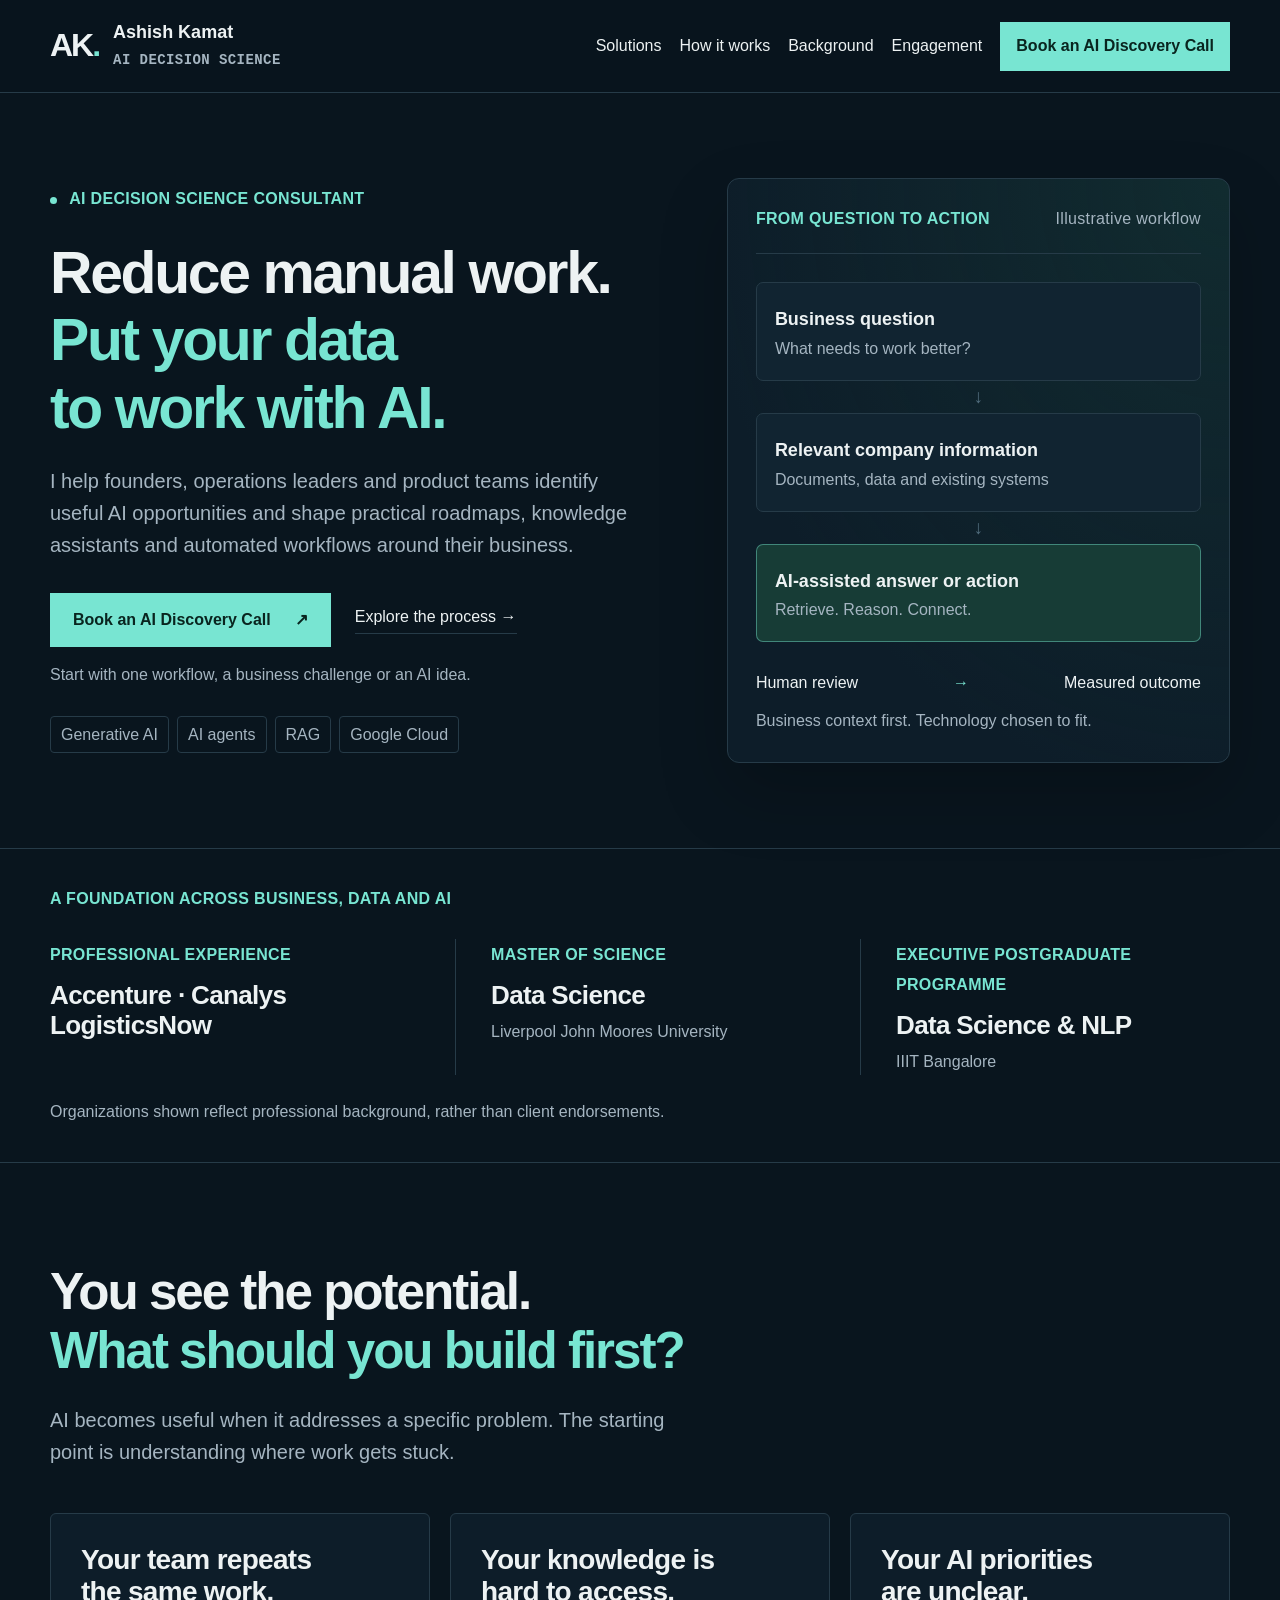
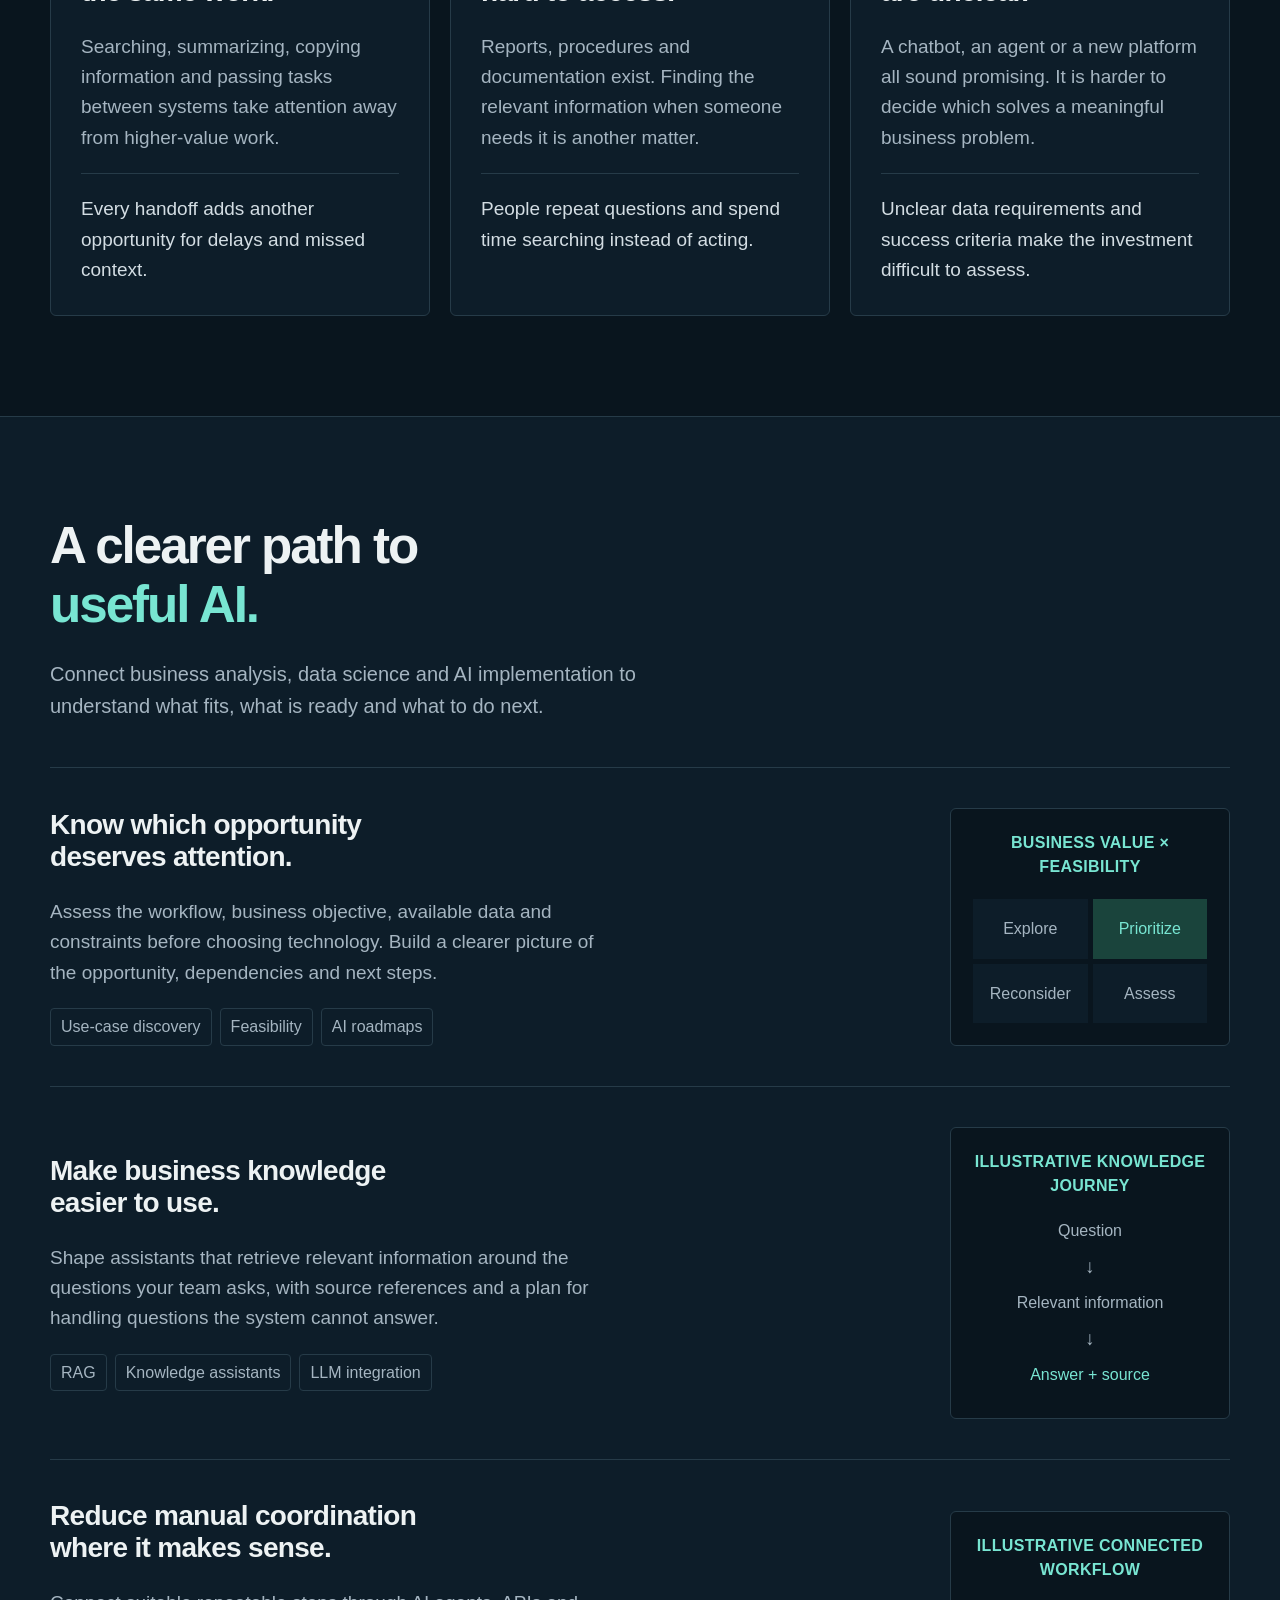
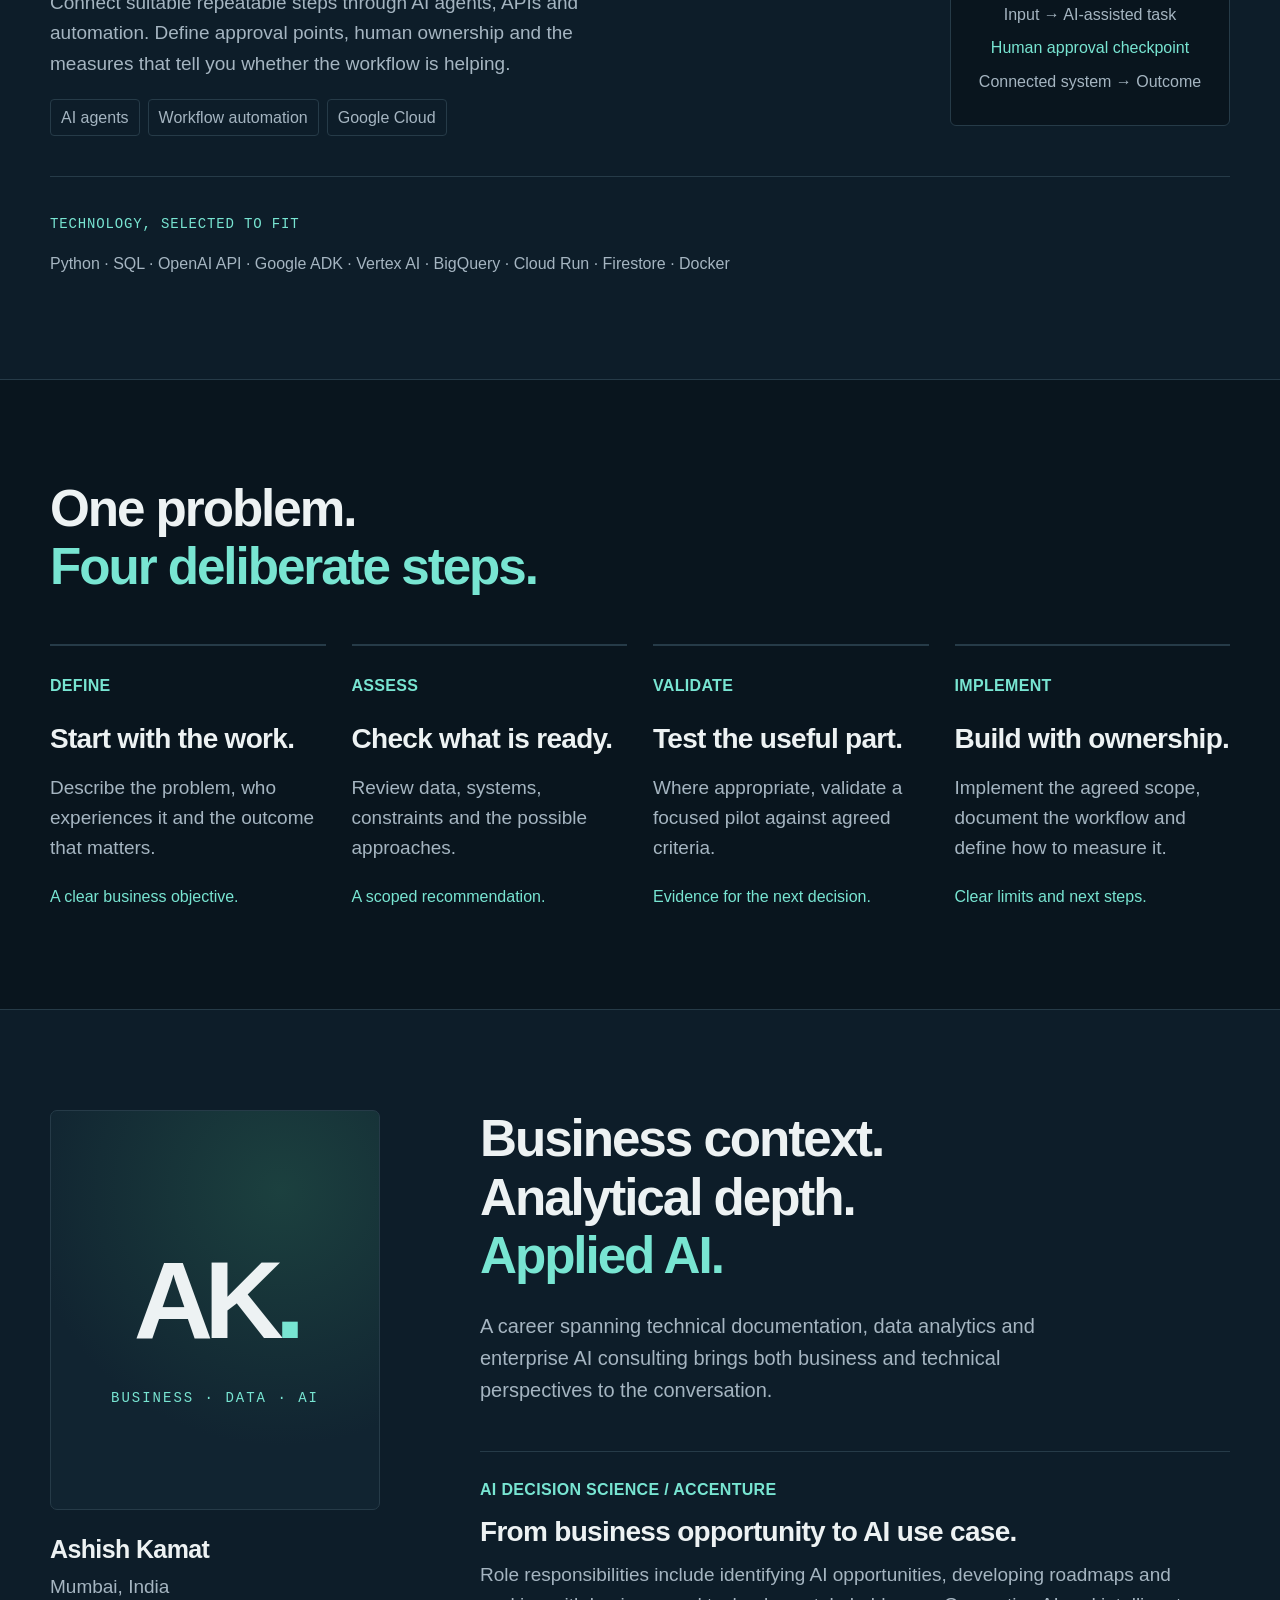
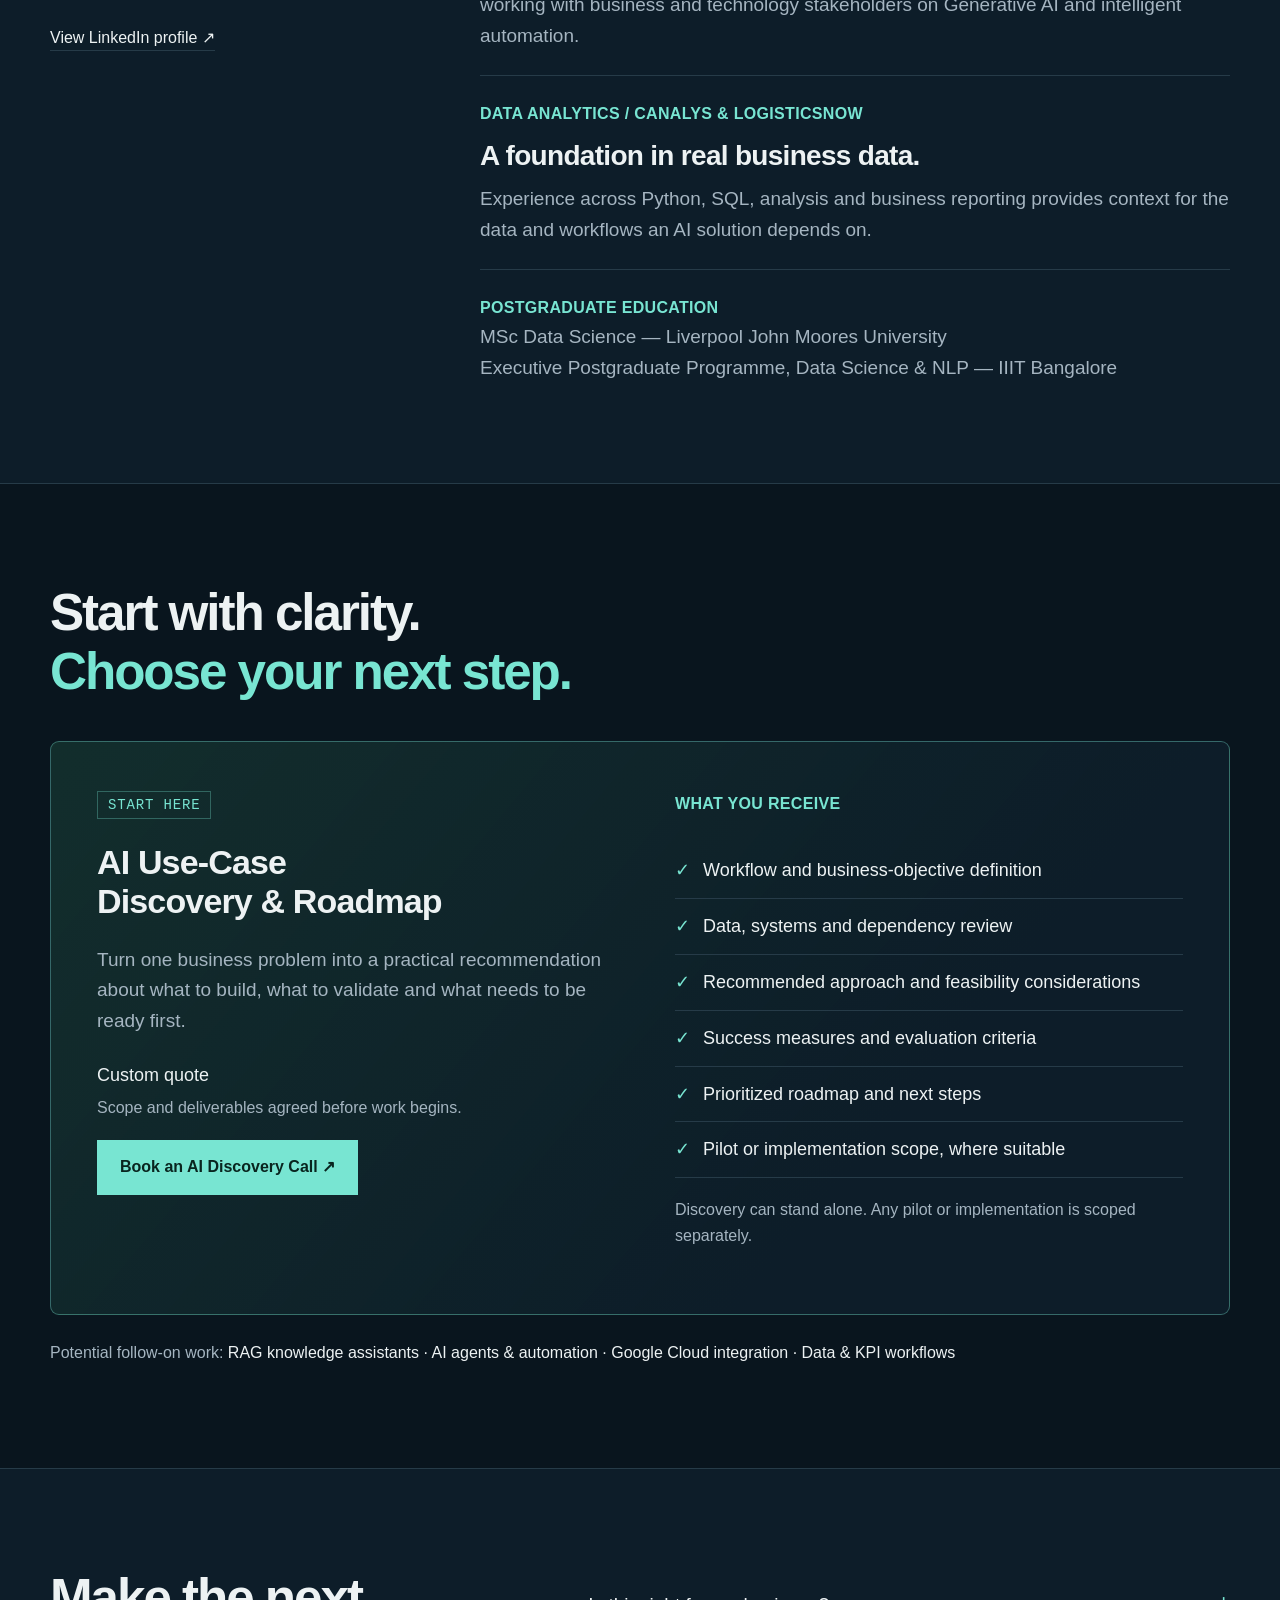
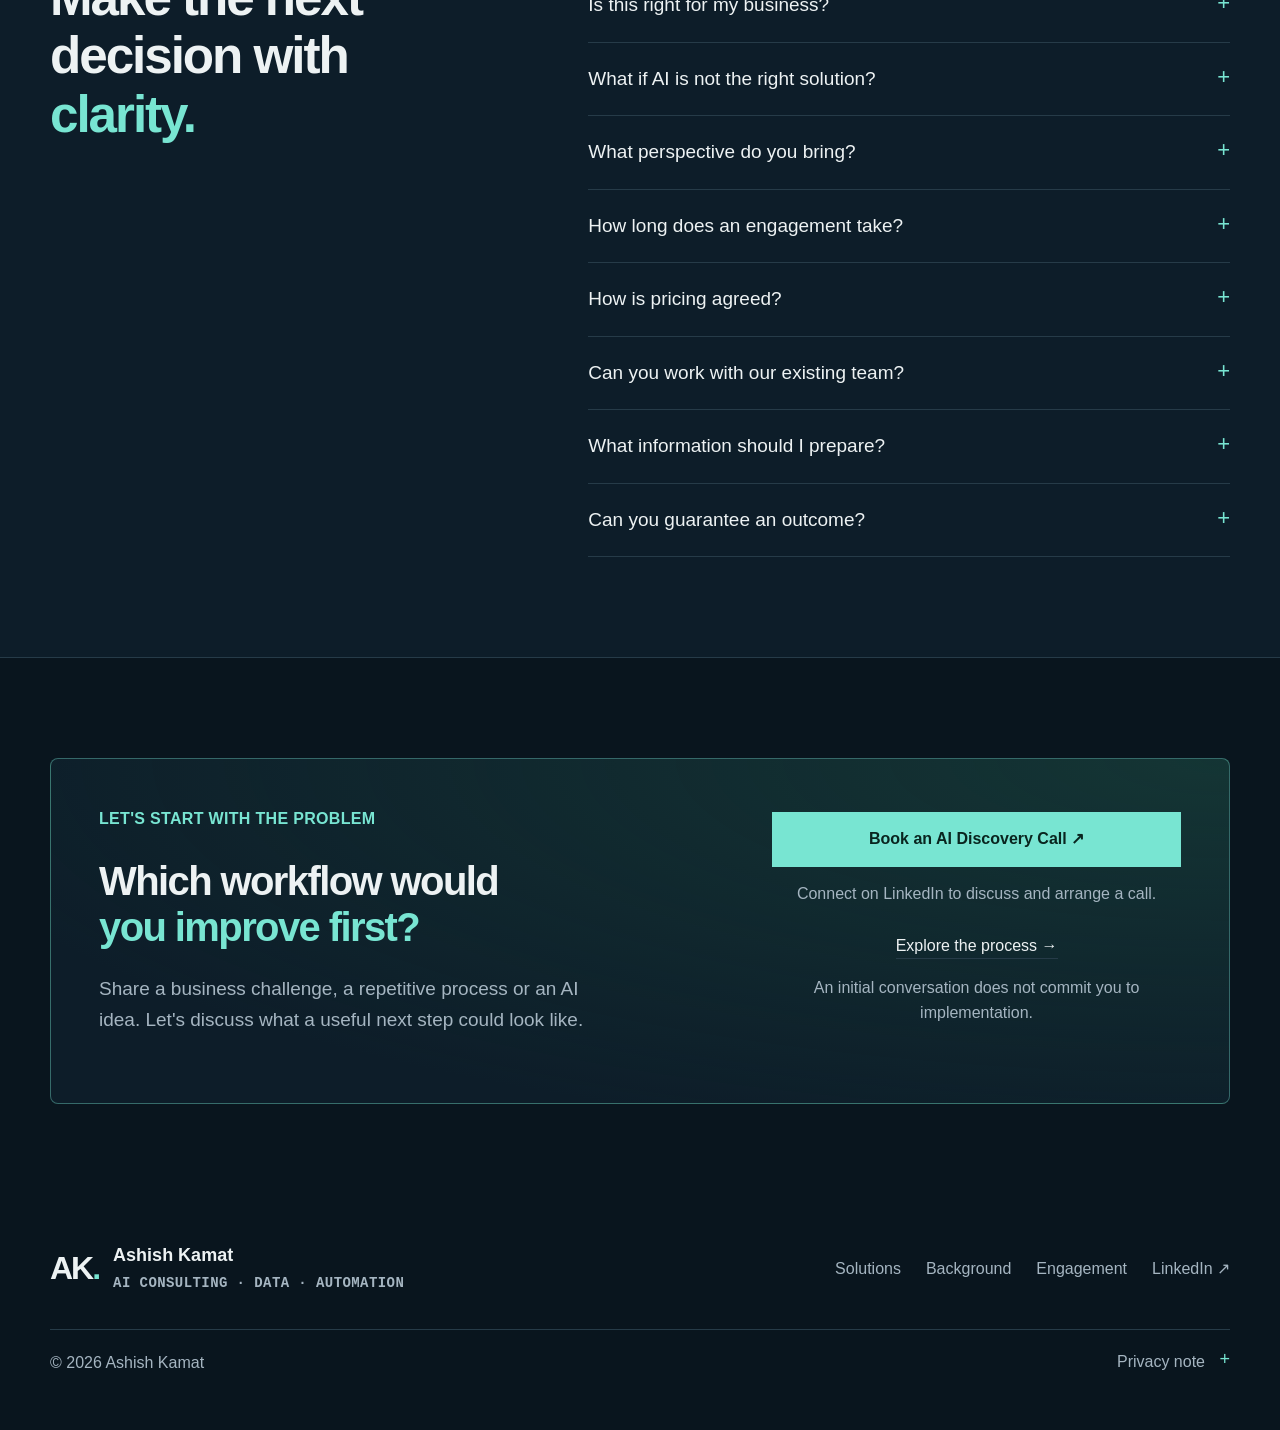
==== commit 8eaa6051: "Remove internal conversion-framework labels from public page" ====
--- a/index.html
+++ b/index.html
@@ -3,12 +3,12 @@
 <header><nav class="wrap nav" aria-label="Main navigation"><a class="brand" href="#home"><b>AK<span>.</span></b><span>Ashish Kamat<small>AI DECISION SCIENCE</small></span></a><button class="menu" aria-expanded="false" aria-controls="links">Menu</button><div id="links"><a href="#solutions">Solutions</a><a href="#process">How it works</a><a href="#background">Background</a><a href="#engagement">Engagement</a><a class="button small" href="#contact">Book an AI Discovery Call</a></div></nav></header>
 <main id="main"><section class="hero wrap" id="home"><div><p class="eyebrow"><i></i> AI DECISION SCIENCE CONSULTANT</p><h1>Reduce manual work.<br><span>Put your data<br>to work with AI.</span></h1><p class="lead">I help founders, operations leaders and product teams identify useful AI opportunities and shape practical roadmaps, knowledge assistants and automated workflows around their business.</p><div class="actions"><a class="button" href="#contact">Book an AI Discovery Call <span>↗</span></a><a class="text-link" href="#process">Explore the process →</a></div><p class="fine">Start with one workflow, a business challenge or an AI idea.</p><div class="tags"><span>Generative AI</span><span>AI agents</span><span>RAG</span><span>Google Cloud</span></div></div><div class="diagram"><div class="diagram-top"><span>FROM QUESTION TO ACTION</span><small>Illustrative workflow</small></div><div class="node"><div><strong>Business question</strong><small>What needs to work better?</small></div></div><div class="connector">↓</div><div class="node"><div><strong>Relevant company information</strong><small>Documents, data and existing systems</small></div></div><div class="connector">↓</div><div class="node accent"><div><strong>AI-assisted answer or action</strong><small>Retrieve. Reason. Connect.</small></div></div><div class="diagram-bottom">Human review <span>→</span> Measured outcome</div><p class="fine">Business context first. Technology chosen to fit.</p></div></section>
 <section class="credibility"><div class="wrap"><p class="eyebrow">A FOUNDATION ACROSS BUSINESS, DATA AND AI</p><div class="credentials"><div><small>PROFESSIONAL EXPERIENCE</small><h3>Accenture · Canalys<br>LogisticsNow</h3></div><div><small>MASTER OF SCIENCE</small><h3>Data Science</h3><p>Liverpool John Moores University</p></div><div><small>EXECUTIVE POSTGRADUATE PROGRAMME</small><h3>Data Science &amp; NLP</h3><p>IIIT Bangalore</p></div></div><p class="fine">Organizations shown reflect professional background, rather than client endorsements.</p></div></section>
-<section class="wrap section" id="challenge"><p class="eyebrow">THE CHALLENGE</p><h2>You see the potential.<br><span>What should you build first?</span></h2><p class="intro">AI becomes useful when it addresses a specific problem. The starting point is understanding where work gets stuck.</p><div class="cards"><article><h3>Your team repeats<br>the same work.</h3><p>Searching, summarizing, copying information and passing tasks between systems take attention away from higher-value work.</p><p class="consequence">Every handoff adds another opportunity for delays and missed context.</p></article><article><h3>Your knowledge is<br>hard to access.</h3><p>Reports, procedures and documentation exist. Finding the relevant information when someone needs it is another matter.</p><p class="consequence">People repeat questions and spend time searching instead of acting.</p></article><article><h3>Your AI priorities<br>are unclear.</h3><p>A chatbot, an agent or a new platform all sound promising. It is harder to decide which solves a meaningful business problem.</p><p class="consequence">Unclear data requirements and success criteria make the investment difficult to assess.</p></article></div></section>
-<section class="panel"><div class="wrap section" id="solutions"><p class="eyebrow">THE SOLUTION</p><h2>A clearer path to<br><span>useful AI.</span></h2><p class="intro">Connect business analysis, data science and AI implementation to understand what fits, what is ready and what to do next.</p><article class="solution"><div><h3>Know which opportunity<br>deserves attention.</h3><p>Assess the workflow, business objective, available data and constraints before choosing technology. Build a clearer picture of the opportunity, dependencies and next steps.</p><div class="tags"><span>Use-case discovery</span><span>Feasibility</span><span>AI roadmaps</span></div></div><div class="mini"><small>BUSINESS VALUE × FEASIBILITY</small><div class="matrix"><span>Explore</span><strong>Prioritize</strong><span>Reconsider</span><span>Assess</span></div></div></article><article class="solution"><div><h3>Make business knowledge<br>easier to use.</h3><p>Shape assistants that retrieve relevant information around the questions your team asks, with source references and a plan for handling questions the system cannot answer.</p><div class="tags"><span>RAG</span><span>Knowledge assistants</span><span>LLM integration</span></div></div><div class="mini"><small>ILLUSTRATIVE KNOWLEDGE JOURNEY</small><p>Question</p><span>↓</span><p>Relevant information</p><span>↓</span><p class="teal">Answer + source</p></div></article><article class="solution"><div><h3>Reduce manual coordination<br>where it makes sense.</h3><p>Connect suitable repeatable steps through AI agents, APIs and automation. Define approval points, human ownership and the measures that tell you whether the workflow is helping.</p><div class="tags"><span>AI agents</span><span>Workflow automation</span><span>Google Cloud</span></div></div><div class="mini"><small>ILLUSTRATIVE CONNECTED WORKFLOW</small><p>Input → AI-assisted task</p><p class="teal">Human approval checkpoint</p><p>Connected system → Outcome</p></div></article><div class="stack"><small>TECHNOLOGY, SELECTED TO FIT</small><p>Python · SQL · OpenAI API · Google ADK · Vertex AI · BigQuery · Cloud Run · Firestore · Docker</p></div></div></section>
-<section class="wrap section" id="process"><p class="eyebrow">HOW IT WORKS</p><h2>One problem.<br><span>Four deliberate steps.</span></h2><ol class="steps"><li><small>DEFINE</small><h3>Start with the work.</h3><p>Describe the problem, who experiences it and the outcome that matters.</p><strong>A clear business objective.</strong></li><li><small>ASSESS</small><h3>Check what is ready.</h3><p>Review data, systems, constraints and the possible approaches.</p><strong>A scoped recommendation.</strong></li><li><small>VALIDATE</small><h3>Test the useful part.</h3><p>Where appropriate, validate a focused pilot against agreed criteria.</p><strong>Evidence for the next decision.</strong></li><li><small>IMPLEMENT</small><h3>Build with ownership.</h3><p>Implement the agreed scope, document the workflow and define how to measure it.</p><strong>Clear limits and next steps.</strong></li></ol></section>
-<section class="panel"><div class="wrap section background" id="background"><div><div class="portrait identity" aria-label="Ashish Kamat initials"><span>AK<span class="teal">.</span></span><small>BUSINESS · DATA · AI</small></div><h3>Ashish Kamat</h3><p>Mumbai, India</p><a class="text-link" href="https://www.linkedin.com/in/ashish-kamat-genai-datascientist/" target="_blank" rel="noopener noreferrer">View LinkedIn profile ↗</a></div><div><p class="eyebrow">PROFESSIONAL BACKGROUND</p><h2>Business context.<br>Analytical depth.<br><span>Applied AI.</span></h2><p class="intro">A career spanning technical documentation, data analytics and enterprise AI consulting brings both business and technical perspectives to the conversation.</p><div class="experience"><small>AI DECISION SCIENCE / ACCENTURE</small><h3>From business opportunity to AI use case.</h3><p>Role responsibilities include identifying AI opportunities, developing roadmaps and working with business and technology stakeholders on Generative AI and intelligent automation.</p></div><div class="experience"><small>DATA ANALYTICS / CANALYS &amp; LOGISTICSNOW</small><h3>A foundation in real business data.</h3><p>Experience across Python, SQL, analysis and business reporting provides context for the data and workflows an AI solution depends on.</p></div><div class="experience"><small>POSTGRADUATE EDUCATION</small><p>MSc Data Science — Liverpool John Moores University<br>Executive Postgraduate Programme, Data Science &amp; NLP — IIIT Bangalore</p></div></div></div></section>
-<section class="wrap section" id="engagement"><p class="eyebrow">THE ENGAGEMENT</p><h2>Start with clarity.<br><span>Choose your next step.</span></h2><div class="offer"><div><span class="badge">START HERE</span><h3>AI Use-Case<br>Discovery &amp; Roadmap</h3><p>Turn one business problem into a practical recommendation about what to build, what to validate and what needs to be ready first.</p><p class="price">Custom quote <small>Scope and deliverables agreed before work begins.</small></p><a class="button" href="#contact">Book an AI Discovery Call ↗</a></div><div><small>PROPOSED DISCOVERY DELIVERABLES</small><ul class="checks"><li>Workflow and business-objective definition</li><li>Data, systems and dependency review</li><li>Recommended approach and feasibility considerations</li><li>Success measures and evaluation criteria</li><li>Prioritized roadmap and next steps</li><li>Pilot or implementation scope, where suitable</li></ul><p class="fine">Discovery can stand alone. Any pilot or implementation is scoped separately.</p></div></div><p class="follow">Potential follow-on work: <span>RAG knowledge assistants · AI agents &amp; automation · Google Cloud integration · Data &amp; KPI workflows</span></p></section>
-<section class="panel"><div class="wrap section faq" id="faq"><div><p class="eyebrow">YOUR QUESTIONS</p><h2>Make the next<br>decision with<br><span>clarity.</span></h2></div><div><details><summary>Is this right for my business?</summary><p>It is a useful starting point if you have a specific knowledge, workflow or automation challenge and want to assess how AI could help. You can begin with a problem rather than a fully written technical brief.</p></details><details><summary>What if AI is not the right solution?</summary><p>The assessment should help establish that. A simpler automation, better data foundation or workflow change may be more appropriate. The recommendation should follow the problem.</p></details><details><summary>What perspective do you bring?</summary><p>My background combines business analytics, data science and AI consulting, with exposure to Generative AI, agents and cloud technologies. I consider the business objective alongside the data and implementation requirements.</p></details><details><summary>How long does an engagement take?</summary><p>Timing depends on the use case, data readiness, integrations and approval requirements. Milestones and deliverables are agreed after the initial discussion.</p></details><details><summary>How is pricing agreed?</summary><p>Pricing follows the agreed scope. Discovery, a pilot and implementation can be separate engagements, with deliverables and commercial terms agreed before paid work begins.</p></details><details><summary>Can you work with our existing team?</summary><p>We can discuss how the engagement fits your team, including responsibilities, access, review points and handover requirements.</p></details><details><summary>What information should I prepare?</summary><p>Bring a short description of the workflow, current systems, the people involved and what a better outcome would look like. Agree how information will be handled before sharing confidential data.</p></details><details><summary>Can you guarantee an outcome?</summary><p>Reliable claims require a defined use case, representative data and agreed evaluation. A prototype alone does not establish production performance or business returns. Those should be assessed through evidence.</p></details></div></div></section>
+<section class="wrap section" id="challenge"><h2>You see the potential.<br><span>What should you build first?</span></h2><p class="intro">AI becomes useful when it addresses a specific problem. The starting point is understanding where work gets stuck.</p><div class="cards"><article><h3>Your team repeats<br>the same work.</h3><p>Searching, summarizing, copying information and passing tasks between systems take attention away from higher-value work.</p><p class="consequence">Every handoff adds another opportunity for delays and missed context.</p></article><article><h3>Your knowledge is<br>hard to access.</h3><p>Reports, procedures and documentation exist. Finding the relevant information when someone needs it is another matter.</p><p class="consequence">People repeat questions and spend time searching instead of acting.</p></article><article><h3>Your AI priorities<br>are unclear.</h3><p>A chatbot, an agent or a new platform all sound promising. It is harder to decide which solves a meaningful business problem.</p><p class="consequence">Unclear data requirements and success criteria make the investment difficult to assess.</p></article></div></section>
+<section class="panel"><div class="wrap section" id="solutions"><h2>A clearer path to<br><span>useful AI.</span></h2><p class="intro">Connect business analysis, data science and AI implementation to understand what fits, what is ready and what to do next.</p><article class="solution"><div><h3>Know which opportunity<br>deserves attention.</h3><p>Assess the workflow, business objective, available data and constraints before choosing technology. Build a clearer picture of the opportunity, dependencies and next steps.</p><div class="tags"><span>Use-case discovery</span><span>Feasibility</span><span>AI roadmaps</span></div></div><div class="mini"><small>BUSINESS VALUE × FEASIBILITY</small><div class="matrix"><span>Explore</span><strong>Prioritize</strong><span>Reconsider</span><span>Assess</span></div></div></article><article class="solution"><div><h3>Make business knowledge<br>easier to use.</h3><p>Shape assistants that retrieve relevant information around the questions your team asks, with source references and a plan for handling questions the system cannot answer.</p><div class="tags"><span>RAG</span><span>Knowledge assistants</span><span>LLM integration</span></div></div><div class="mini"><small>ILLUSTRATIVE KNOWLEDGE JOURNEY</small><p>Question</p><span>↓</span><p>Relevant information</p><span>↓</span><p class="teal">Answer + source</p></div></article><article class="solution"><div><h3>Reduce manual coordination<br>where it makes sense.</h3><p>Connect suitable repeatable steps through AI agents, APIs and automation. Define approval points, human ownership and the measures that tell you whether the workflow is helping.</p><div class="tags"><span>AI agents</span><span>Workflow automation</span><span>Google Cloud</span></div></div><div class="mini"><small>ILLUSTRATIVE CONNECTED WORKFLOW</small><p>Input → AI-assisted task</p><p class="teal">Human approval checkpoint</p><p>Connected system → Outcome</p></div></article><div class="stack"><small>TECHNOLOGY, SELECTED TO FIT</small><p>Python · SQL · OpenAI API · Google ADK · Vertex AI · BigQuery · Cloud Run · Firestore · Docker</p></div></div></section>
+<section class="wrap section" id="process"><h2>One problem.<br><span>Four deliberate steps.</span></h2><ol class="steps"><li><small>DEFINE</small><h3>Start with the work.</h3><p>Describe the problem, who experiences it and the outcome that matters.</p><strong>A clear business objective.</strong></li><li><small>ASSESS</small><h3>Check what is ready.</h3><p>Review data, systems, constraints and the possible approaches.</p><strong>A scoped recommendation.</strong></li><li><small>VALIDATE</small><h3>Test the useful part.</h3><p>Where appropriate, validate a focused pilot against agreed criteria.</p><strong>Evidence for the next decision.</strong></li><li><small>IMPLEMENT</small><h3>Build with ownership.</h3><p>Implement the agreed scope, document the workflow and define how to measure it.</p><strong>Clear limits and next steps.</strong></li></ol></section>
+<section class="panel"><div class="wrap section background" id="background"><div><div class="portrait identity" aria-label="Ashish Kamat initials"><span>AK<span class="teal">.</span></span><small>BUSINESS · DATA · AI</small></div><h3>Ashish Kamat</h3><p>Mumbai, India</p><a class="text-link" href="https://www.linkedin.com/in/ashish-kamat-genai-datascientist/" target="_blank" rel="noopener noreferrer">View LinkedIn profile ↗</a></div><div><h2>Business context.<br>Analytical depth.<br><span>Applied AI.</span></h2><p class="intro">A career spanning technical documentation, data analytics and enterprise AI consulting brings both business and technical perspectives to the conversation.</p><div class="experience"><small>AI DECISION SCIENCE / ACCENTURE</small><h3>From business opportunity to AI use case.</h3><p>Role responsibilities include identifying AI opportunities, developing roadmaps and working with business and technology stakeholders on Generative AI and intelligent automation.</p></div><div class="experience"><small>DATA ANALYTICS / CANALYS &amp; LOGISTICSNOW</small><h3>A foundation in real business data.</h3><p>Experience across Python, SQL, analysis and business reporting provides context for the data and workflows an AI solution depends on.</p></div><div class="experience"><small>POSTGRADUATE EDUCATION</small><p>MSc Data Science — Liverpool John Moores University<br>Executive Postgraduate Programme, Data Science &amp; NLP — IIIT Bangalore</p></div></div></div></section>
+<section class="wrap section" id="engagement"><h2>Start with clarity.<br><span>Choose your next step.</span></h2><div class="offer"><div><span class="badge">START HERE</span><h3>AI Use-Case<br>Discovery &amp; Roadmap</h3><p>Turn one business problem into a practical recommendation about what to build, what to validate and what needs to be ready first.</p><p class="price">Custom quote <small>Scope and deliverables agreed before work begins.</small></p><a class="button" href="#contact">Book an AI Discovery Call ↗</a></div><div><small>WHAT YOU RECEIVE</small><ul class="checks"><li>Workflow and business-objective definition</li><li>Data, systems and dependency review</li><li>Recommended approach and feasibility considerations</li><li>Success measures and evaluation criteria</li><li>Prioritized roadmap and next steps</li><li>Pilot or implementation scope, where suitable</li></ul><p class="fine">Discovery can stand alone. Any pilot or implementation is scoped separately.</p></div></div><p class="follow">Potential follow-on work: <span>RAG knowledge assistants · AI agents &amp; automation · Google Cloud integration · Data &amp; KPI workflows</span></p></section>
+<section class="panel"><div class="wrap section faq" id="faq"><div><h2>Make the next<br>decision with<br><span>clarity.</span></h2></div><div><details><summary>Is this right for my business?</summary><p>It is a useful starting point if you have a specific knowledge, workflow or automation challenge and want to assess how AI could help. You can begin with a problem rather than a fully written technical brief.</p></details><details><summary>What if AI is not the right solution?</summary><p>The assessment should help establish that. A simpler automation, better data foundation or workflow change may be more appropriate. The recommendation should follow the problem.</p></details><details><summary>What perspective do you bring?</summary><p>My background combines business analytics, data science and AI consulting, with exposure to Generative AI, agents and cloud technologies. I consider the business objective alongside the data and implementation requirements.</p></details><details><summary>How long does an engagement take?</summary><p>Timing depends on the use case, data readiness, integrations and approval requirements. Milestones and deliverables are agreed after the initial discussion.</p></details><details><summary>How is pricing agreed?</summary><p>Pricing follows the agreed scope. Discovery, a pilot and implementation can be separate engagements, with deliverables and commercial terms agreed before paid work begins.</p></details><details><summary>Can you work with our existing team?</summary><p>We can discuss how the engagement fits your team, including responsibilities, access, review points and handover requirements.</p></details><details><summary>What information should I prepare?</summary><p>Bring a short description of the workflow, current systems, the people involved and what a better outcome would look like. Agree how information will be handled before sharing confidential data.</p></details><details><summary>Can you guarantee an outcome?</summary><p>Reliable claims require a defined use case, representative data and agreed evaluation. A prototype alone does not establish production performance or business returns. Those should be assessed through evidence.</p></details></div></div></section>
 <section class="wrap section" id="contact"><div class="contact"><div><p class="eyebrow">LET'S START WITH THE PROBLEM</p><h2>Which workflow would<br><span>you improve first?</span></h2><p>Share a business challenge, a repetitive process or an AI idea. Let's discuss what a useful next step could look like.</p></div><div><a class="button" href="https://www.linkedin.com/in/ashish-kamat-genai-datascientist/" target="_blank" rel="noopener noreferrer">Book an AI Discovery Call ↗</a><p class="fine">Connect on LinkedIn to discuss and arrange a call.</p><a class="text-link" href="#process">Explore the process →</a><p class="fine">An initial conversation does not commit you to implementation.</p></div></div></section></main>
 <footer class="wrap"><div class="footer-top"><a class="brand" href="#home"><b>AK<span>.</span></b><span>Ashish Kamat<small>AI CONSULTING · DATA · AUTOMATION</small></span></a><div><a href="#solutions">Solutions</a><a href="#background">Background</a><a href="#engagement">Engagement</a><a href="https://www.linkedin.com/in/ashish-kamat-genai-datascientist/" target="_blank" rel="noopener noreferrer">LinkedIn ↗</a></div></div><div class="footer-bottom"><span>© 2026 Ashish Kamat</span><details><summary>Privacy note</summary><p>This page does not collect contact-form submissions. Contact takes place through LinkedIn under its privacy policy. Hosting providers may process routine request data. Agree appropriate handling before sharing confidential information.</p></details></div></footer></body></html>
 
--- a/style.css
+++ b/style.css
@@ -1,3 +1,13 @@
-:root{--bg:#09151e;--panel:#0d1d29;--card:#112431;--text:#edf2f3;--muted:#a5b5c1;--accent:#78e5d2;--line:#263b48}*{box-sizing:border-box}html{scroll-behavior:smooth;scroll-padding-top:100px}body{margin:0;background:var(--bg);color:var(--text);font:16px/1.65 'Segoe UI',Arial,sans-serif}a{color:inherit;text-decoration:none}button{font:inherit}p{color:var(--muted);margin:0 0 20px}h1,h2,h3{font-weight:600;line-height:1.14;letter-spacing:-.04em;margin:0 0 24px}h1{font-size:clamp(40px,4.6vw,66px)}h2{font-size:clamp(34px,4vw,52px)}h3{font-size:25px;letter-spacing:-.025em}h1 span,h2 span,.teal{color:var(--accent)}small,.eyebrow,.number,.badge{font-family:Consolas,monospace;font-size:11px;letter-spacing:1.2px}.wrap{width:calc(100% - 80px);max-width:1180px;margin:auto}.section{padding-top:100px;padding-bottom:100px}.eyebrow{color:var(--accent);margin-bottom:28px}.eyebrow i{display:inline-block;width:7px;height:7px;border-radius:50%;background:var(--accent);margin-right:8px}.lead{max-width:580px;font-size:18px}.intro{max-width:630px;font-size:18px;margin-bottom:45px}.fine{font-size:12px;line-height:1.6}.skip{position:fixed;top:-100px;left:15px;background:var(--accent);color:var(--bg);padding:12px;z-index:100}.skip:focus{top:10px}:focus-visible{outline:3px solid var(--accent);outline-offset:5px}header{position:sticky;top:0;z-index:10;background:#09151ef5;border-bottom:1px solid var(--line);backdrop-filter:blur(12px)}.nav{min-height:92px;display:flex;align-items:center;justify-content:space-between;gap:20px}.brand{display:flex;align-items:center;gap:14px;line-height:1.3}.brand>b{font-size:32px;letter-spacing:-2px}.brand b span{color:var(--accent)}.brand>span{font-weight:600;font-size:15px}.brand small{display:block;color:var(--muted);font-size:9px;margin-top:6px}#links{display:flex;gap:24px;align-items:center;font-size:13px}.button{display:inline-flex;align-items:center;justify-content:center;gap:24px;background:var(--accent);color:#09251f;font-size:14px;font-weight:650;padding:15px 22px;border:1px solid var(--accent);min-height:49px;transition:background .2s}.button:hover{background:#b1f6e9}.button.small{padding:11px 15px;font-size:12px}.text-link{font-size:14px;border-bottom:1px solid var(--line);padding-bottom:4px}.text-link:hover,#links>a:not(.button):hover{color:var(--accent)}.menu{display:none}.hero{display:grid;grid-template-columns:1.25fr 1fr;gap:65px;padding-top:85px;padding-bottom:85px;align-items:center}.actions{display:flex;align-items:center;gap:24px;margin:32px 0 15px}.tags{display:flex;flex-wrap:wrap;gap:8px;margin-top:28px}.tags span{border:1px solid var(--line);border-radius:4px;padding:5px 10px;font-size:11px;color:var(--muted)}.diagram{padding:28px;border:1px solid var(--line);background:radial-gradient(ellipse at top right,#17413966,transparent 75%),var(--panel);border-radius:12px;box-shadow:0 30px 70px #0003}.diagram-top{display:flex;justify-content:space-between;gap:10px;border-bottom:1px solid var(--line);padding-bottom:22px;margin-bottom:28px;font:10px Consolas,monospace;letter-spacing:1px}.diagram-top small{font-size:9px;letter-spacing:0;color:var(--muted)}.node{display:flex;align-items:center;gap:15px;border:1px solid var(--line);background:#112431;padding:22px 18px;border-radius:7px}.node em{font:12px Consolas,monospace;color:var(--accent);font-style:normal}.node strong{display:block;font-size:14px}.node small{display:block;font:11px 'Segoe UI',sans-serif;color:var(--muted);letter-spacing:0;margin-top:6px}.node.accent{border-color:#78e5d270;background:#173c36}.connector{color:#506c7c;text-align:center;line-height:32px}.diagram-bottom{display:flex;justify-content:space-between;font-size:12px;margin:28px 0 12px}.diagram-bottom span{color:var(--accent)}.diagram>.fine{margin:0}.credibility{border-block:1px solid var(--line);padding:38px 0}.credentials{display:grid;grid-template-columns:repeat(3,1fr);gap:35px;margin:0 0 24px}.credentials>div+div{border-left:1px solid var(--line);padding-left:35px}.credentials small{font-size:9px;color:var(--muted)}.credentials h3{font-size:20px;margin:12px 0 8px}.credentials p{font-size:13px;margin:0}.credibility .fine{margin:0}.cards{display:grid;grid-template-columns:repeat(3,1fr);gap:20px}.cards article{padding:30px;background:var(--panel);border:1px solid var(--line);border-radius:6px}.cards small{display:block;color:var(--accent);margin-bottom:26px}.cards p{font-size:14px}.cards .consequence{border-top:1px solid var(--line);padding-top:20px;margin-bottom:0;color:#d3dde3}.panel{background:var(--panel);border-block:1px solid var(--line)}.solution{display:grid;grid-template-columns:50px 1fr 280px;gap:35px;padding:40px 0;border-top:1px solid var(--line);align-items:center}.number{color:var(--accent);font-size:17px;align-self:start;padding-top:3px}.solution p{max-width:550px;font-size:15px}.solution .tags{margin-top:20px}.mini{border:1px solid var(--line);padding:22px;text-align:center;border-radius:6px;background:var(--bg)}.mini small{font-size:8px;color:var(--muted);display:block;margin-bottom:20px}.mini p{font-size:12px;margin:8px 0}.mini>span{color:var(--muted)}.mini p.teal{color:var(--accent)}.matrix{display:grid;grid-template-columns:1fr 1fr;gap:5px;font-size:11px}.matrix>*{padding:17px 5px;background:var(--panel);color:var(--muted)}.matrix strong{background:#1a443c;color:var(--accent);font-weight:500}.stack{border-top:1px solid var(--line);padding-top:30px}.stack small{color:var(--accent)}.stack p{font-size:14px;margin:12px 0 0}.steps{list-style:none;display:grid;grid-template-columns:repeat(4,1fr);gap:26px;padding:0;margin:48px 0 0}.steps li{border-top:2px solid var(--line);padding-top:24px}.steps small{color:var(--accent);font-size:10px}.steps h3{font-size:23px;margin:22px 0 18px}.steps p{font-size:14px}.steps strong{display:block;font-size:12px;font-weight:500;color:var(--accent)}.background{display:grid;grid-template-columns:330px 1fr;gap:100px}.portrait{display:block;width:100%;height:400px;object-fit:cover;object-position:center 25%;border:1px solid var(--line);border-radius:7px;background:var(--card);margin-bottom:25px}.background>div>h3{margin-bottom:8px}.background>div>p:not(.intro):not(.eyebrow){font-size:14px}.experience{border-top:1px solid var(--line);padding:22px 0 0;margin-top:24px}.experience small{color:var(--accent);font-size:9px}.experience h3{font-size:21px;margin:12px 0}.experience p{font-size:14px;margin-bottom:0}.offer{display:grid;grid-template-columns:1fr 1fr;border:1px solid #78e5d260;background:linear-gradient(130deg,#183b34aa,var(--panel) 70%);border-radius:9px;padding:46px;gap:70px;margin-top:40px}.badge{border:1px solid #78e5d250;padding:5px 10px;color:var(--accent);font-size:9px}.offer h3{font-size:34px;margin-top:25px}.offer p{font-size:15px}.price{color:var(--text);font-size:18px!important;margin-top:25px}.price small{display:block;font:12px 'Segoe UI',sans-serif;letter-spacing:0;color:var(--muted);margin-top:5px}.offer>div>small{color:var(--accent);font-size:10px}.checks{list-style:none;padding:0;margin-top:25px}.checks li{padding:13px 0 13px 28px;border-bottom:1px solid var(--line);position:relative;font-size:14px}.checks li:before{content:'✓';position:absolute;left:0;color:var(--accent)}.offer .fine{font-size:12px}.follow{margin:24px 0 0;font-size:12px}.follow span{color:var(--text)}.faq{display:grid;grid-template-columns:1fr 1.4fr;gap:80px}details{border-bottom:1px solid var(--line)}summary{cursor:pointer;list-style:none;padding:22px 28px 22px 0;font-size:16px;position:relative}summary::-webkit-details-marker{display:none}summary:after{content:'+';position:absolute;right:0;color:var(--accent);font-size:22px;top:17px}details[open] summary:after{content:'−'}details p{font-size:14px;padding-right:20px}.contact{display:grid;grid-template-columns:1.5fr 1fr;gap:60px;background:radial-gradient(ellipse at top right,#1d544370,transparent 80%),var(--panel);padding:48px;border:1px solid #78e5d260;border-radius:8px;align-items:center}.contact h2{font-size:40px}.contact p{max-width:520px}.contact .fine{margin:14px 0 24px}.contact>div:last-child{text-align:center}.contact .button{width:100%}footer{padding:40px 0 24px}.footer-top{display:flex;justify-content:space-between;gap:30px;padding-bottom:35px}.footer-top>div{display:flex;gap:25px;align-items:center;font-size:13px;color:var(--muted)}.footer-bottom{border-top:1px solid var(--line);padding-top:20px;display:flex;justify-content:space-between;gap:25px;font-size:11px;color:var(--muted)}.footer-bottom details{max-width:430px;border:0}.footer-bottom summary{font-size:11px;padding:0 25px 0 0}.footer-bottom summary:after{font-size:16px;top:-4px}.footer-bottom p{font-size:11px;margin-top:15px}
-@media(max-width:1100px){#links{gap:14px}.brand small{font-size:8px}.hero{gap:35px}.background{gap:55px}.solution{gap:22px;grid-template-columns:40px 1fr 250px}.offer{gap:35px}}@media(max-width:850px){.wrap{width:calc(100% - 48px)}.nav{min-height:76px;flex-wrap:wrap}.menu{display:block;border:1px solid var(--line);background:transparent;color:var(--text);padding:7px 13px;border-radius:4px}#links{width:100%;flex-wrap:wrap;padding-bottom:20px}.js #links{display:none}.js #links.is-open{display:flex}.hero{grid-template-columns:1fr;gap:45px;padding-top:60px}.hero h1{font-size:58px}.diagram{max-width:600px;width:100%}.section{padding-block:75px}.credentials{gap:20px}.credentials>div+div{padding-left:20px}.cards{gap:12px}.cards article{padding:23px}.cards h3{font-size:21px}.solution{grid-template-columns:40px 1fr}.mini{grid-column:2;max-width:340px;width:100%}.steps{grid-template-columns:1fr 1fr;gap:35px}.background{grid-template-columns:250px 1fr;gap:35px}.portrait{height:340px}.background h2{font-size:35px}.offer{padding:30px;gap:30px}.offer h3{font-size:29px}.faq{grid-template-columns:1fr;gap:25px}.contact{grid-template-columns:1fr;gap:25px}.contact>div:last-child{text-align:left}.contact .button{width:auto}.footer-top{flex-wrap:wrap}}@media(max-width:600px){html{scroll-padding-top:90px}.wrap{width:calc(100% - 40px)}.hero{padding-block:45px 55px}.hero h1{font-size:43px}.lead,.intro{font-size:16px}.actions{flex-direction:column;align-items:stretch;gap:22px}.actions .text-link{align-self:flex-start}.button{font-size:13px;padding:14px 17px}.eyebrow{font-size:10px;letter-spacing:.8px}.diagram{padding:20px}.diagram-top{font-size:8px}.node{padding:18px 12px}.node strong{font-size:12px}.diagram-bottom{font-size:11px}.credentials{grid-template-columns:1fr;gap:22px}.credentials>div+div{border-left:0;border-top:1px solid var(--line);padding:20px 0 0}.credibility{padding:30px 0}.section{padding-block:58px}h2{font-size:35px}.cards{grid-template-columns:1fr;gap:16px}.cards article{padding:28px}.cards h3{font-size:25px}.solution{grid-template-columns:1fr;gap:15px;padding-block:30px}.solution .mini{grid-column:1;max-width:none}.number{font-size:13px}.solution h3{font-size:25px}.steps{grid-template-columns:1fr;gap:30px;margin-top:30px}.steps h3{margin:16px 0}.background{grid-template-columns:1fr;gap:45px}.portrait{max-width:350px;height:380px}.offer{grid-template-columns:1fr;padding:27px;gap:35px}.offer .button{width:100%}.offer h3{font-size:31px}.follow{line-height:1.9}.faq{gap:15px}.contact{padding:27px;gap:18px}.contact h2{font-size:32px}.contact .button{width:100%}.footer-top>div{display:grid;grid-template-columns:1fr 1fr;gap:14px 35px}.footer-bottom{flex-direction:column}.brand small{font-size:8px}}@media(prefers-reduced-motion:reduce){html{scroll-behavior:auto}*{transition:none!important}}
-.identity{display:flex;flex-direction:column;align-items:center;justify-content:center;background:radial-gradient(circle at 70% 20%,#25594b88,transparent 65%),var(--card)}.identity>span{font-size:110px;letter-spacing:-9px;font-weight:600}.identity small{color:var(--accent);font-size:10px;letter-spacing:2px}
+:root{--bg:#09151e;--panel:#0d1d29;--card:#112431;--text:#edf2f3;--muted:#a5b5c1;--accent:#78e5d2;--line:#263b48}*{box-sizing:border-box}html{scroll-behavior:smooth;scroll-padding-top:100px}body{margin:0;background:var(--bg);color:var(--text);font:18px/1.65 'Segoe UI',Arial,sans-serif}a{color:inherit;text-decoration:none}button{font:inherit}p{color:var(--muted);margin:0 0 20px}h1,h2,h3{font-weight:600;line-height:1.14;letter-spacing:-.04em;margin:0 0 24px}h1{font-size:clamp(40px,4.6vw,66px)}h2{font-size:clamp(34px,4vw,52px)}h3{font-size:25px;letter-spacing:-.025em}h1 span,h2 span,.teal{color:var(--accent)}small,.eyebrow,.number,.badge{font-family:Consolas,monospace;font-size:14px;letter-spacing:1.2px}.wrap{width:calc(100% - 80px);max-width:1180px;margin:auto}.section{padding-top:100px;padding-bottom:100px}.eyebrow{color:var(--accent);margin-bottom:28px}.eyebrow i{display:inline-block;width:7px;height:7px;border-radius:50%;background:var(--accent);margin-right:8px}.lead{max-width:580px;font-size:18px}.intro{max-width:630px;font-size:18px;margin-bottom:45px}.fine{font-size:14px;line-height:1.6}.skip{position:fixed;top:-100px;left:15px;background:var(--accent);color:var(--bg);padding:12px;z-index:100}.skip:focus{top:10px}:focus-visible{outline:3px solid var(--accent);outline-offset:5px}header{position:sticky;top:0;z-index:10;background:#09151ef5;border-bottom:1px solid var(--line);backdrop-filter:blur(12px)}.nav{min-height:92px;display:flex;align-items:center;justify-content:space-between;gap:20px}.brand{display:flex;align-items:center;gap:14px;line-height:1.3}.brand>b{font-size:32px;letter-spacing:-2px}.brand b span{color:var(--accent)}.brand>span{font-weight:600;font-size:18px}.brand small{display:block;color:var(--muted);font-size:14px;margin-top:6px}#links{display:flex;gap:24px;align-items:center;font-size:14px}.button{display:inline-flex;align-items:center;justify-content:center;gap:24px;background:var(--accent);color:#09251f;font-size:18px;font-weight:650;padding:15px 22px;border:1px solid var(--accent);min-height:49px;transition:background .2s}.button:hover{background:#b1f6e9}.button.small{padding:11px 15px;font-size:14px}.text-link{font-size:18px;border-bottom:1px solid var(--line);padding-bottom:4px}.text-link:hover,#links>a:not(.button):hover{color:var(--accent)}.menu{display:none}.hero{display:grid;grid-template-columns:1.25fr 1fr;gap:65px;padding-top:85px;padding-bottom:85px;align-items:center}.actions{display:flex;align-items:center;gap:24px;margin:32px 0 15px}.tags{display:flex;flex-wrap:wrap;gap:8px;margin-top:28px}.tags span{border:1px solid var(--line);border-radius:4px;padding:5px 10px;font-size:14px;color:var(--muted)}.diagram{padding:28px;border:1px solid var(--line);background:radial-gradient(ellipse at top right,#17413966,transparent 75%),var(--panel);border-radius:12px;box-shadow:0 30px 70px #0003}.diagram-top{display:flex;justify-content:space-between;gap:10px;border-bottom:1px solid var(--line);padding-bottom:22px;margin-bottom:28px;font:14px Consolas,monospace;letter-spacing:1px}.diagram-top small{font-size:14px;letter-spacing:0;color:var(--muted)}.node{display:flex;align-items:center;gap:15px;border:1px solid var(--line);background:#112431;padding:22px 18px;border-radius:7px}.node em{font:14px Consolas,monospace;color:var(--accent);font-style:normal}.node strong{display:block;font-size:18px}.node small{display:block;font:14px 'Segoe UI',sans-serif;color:var(--muted);letter-spacing:0;margin-top:6px}.node.accent{border-color:#78e5d270;background:#173c36}.connector{color:#506c7c;text-align:center;line-height:32px}.diagram-bottom{display:flex;justify-content:space-between;font-size:14px;margin:28px 0 12px}.diagram-bottom span{color:var(--accent)}.diagram>.fine{margin:0}.credibility{border-block:1px solid var(--line);padding:38px 0}.credentials{display:grid;grid-template-columns:repeat(3,1fr);gap:35px;margin:0 0 24px}.credentials>div+div{border-left:1px solid var(--line);padding-left:35px}.credentials small{font-size:14px;color:var(--muted)}.credentials h3{font-size:20px;margin:12px 0 8px}.credentials p{font-size:14px;margin:0}.credibility .fine{margin:0}.cards{display:grid;grid-template-columns:repeat(3,1fr);gap:20px}.cards article{padding:30px;background:var(--panel);border:1px solid var(--line);border-radius:6px}.cards small{display:block;color:var(--accent);margin-bottom:26px}.cards p{font-size:18px}.cards .consequence{border-top:1px solid var(--line);padding-top:20px;margin-bottom:0;color:#d3dde3}.panel{background:var(--panel);border-block:1px solid var(--line)}.solution{display:grid;grid-template-columns:50px 1fr 280px;gap:35px;padding:40px 0;border-top:1px solid var(--line);align-items:center}.number{color:var(--accent);font-size:18px;align-self:start;padding-top:3px}.solution p{max-width:550px;font-size:18px}.solution .tags{margin-top:20px}.mini{border:1px solid var(--line);padding:22px;text-align:center;border-radius:6px;background:var(--bg)}.mini small{font-size:14px;color:var(--muted);display:block;margin-bottom:20px}.mini p{font-size:14px;margin:8px 0}.mini>span{color:var(--muted)}.mini p.teal{color:var(--accent)}.matrix{display:grid;grid-template-columns:1fr 1fr;gap:5px;font-size:14px}.matrix>*{padding:17px 5px;background:var(--panel);color:var(--muted)}.matrix strong{background:#1a443c;color:var(--accent);font-weight:500}.stack{border-top:1px solid var(--line);padding-top:30px}.stack small{color:var(--accent)}.stack p{font-size:18px;margin:12px 0 0}.steps{list-style:none;display:grid;grid-template-columns:repeat(4,1fr);gap:26px;padding:0;margin:48px 0 0}.steps li{border-top:2px solid var(--line);padding-top:24px}.steps small{color:var(--accent);font-size:14px}.steps h3{font-size:23px;margin:22px 0 18px}.steps p{font-size:18px}.steps strong{display:block;font-size:14px;font-weight:500;color:var(--accent)}.background{display:grid;grid-template-columns:330px 1fr;gap:100px}.portrait{display:block;width:100%;height:400px;object-fit:cover;object-position:center 25%;border:1px solid var(--line);border-radius:7px;background:var(--card);margin-bottom:25px}.background>div>h3{margin-bottom:8px}.background>div>p:not(.intro):not(.eyebrow){font-size:18px}.experience{border-top:1px solid var(--line);padding:22px 0 0;margin-top:24px}.experience small{color:var(--accent);font-size:14px}.experience h3{font-size:21px;margin:12px 0}.experience p{font-size:18px;margin-bottom:0}.offer{display:grid;grid-template-columns:1fr 1fr;border:1px solid #78e5d260;background:linear-gradient(130deg,#183b34aa,var(--panel) 70%);border-radius:9px;padding:46px;gap:70px;margin-top:40px}.badge{border:1px solid #78e5d250;padding:5px 10px;color:var(--accent);font-size:14px}.offer h3{font-size:34px;margin-top:25px}.offer p{font-size:18px}.price{color:var(--text);font-size:18px!important;margin-top:25px}.price small{display:block;font:14px 'Segoe UI',sans-serif;letter-spacing:0;color:var(--muted);margin-top:5px}.offer>div>small{color:var(--accent);font-size:14px}.checks{list-style:none;padding:0;margin-top:25px}.checks li{padding:13px 0 13px 28px;border-bottom:1px solid var(--line);position:relative;font-size:18px}.checks li:before{content:'✓';position:absolute;left:0;color:var(--accent)}.offer .fine{font-size:14px}.follow{margin:24px 0 0;font-size:14px}.follow span{color:var(--text)}.faq{display:grid;grid-template-columns:1fr 1.4fr;gap:80px}details{border-bottom:1px solid var(--line)}summary{cursor:pointer;list-style:none;padding:22px 28px 22px 0;font-size:18px;position:relative}summary::-webkit-details-marker{display:none}summary:after{content:'+';position:absolute;right:0;color:var(--accent);font-size:22px;top:17px}details[open] summary:after{content:'−'}details p{font-size:18px;padding-right:20px}.contact{display:grid;grid-template-columns:1.5fr 1fr;gap:60px;background:radial-gradient(ellipse at top right,#1d544370,transparent 80%),var(--panel);padding:48px;border:1px solid #78e5d260;border-radius:8px;align-items:center}.contact h2{font-size:40px}.contact p{max-width:520px}.contact .fine{margin:14px 0 24px}.contact>div:last-child{text-align:center}.contact .button{width:100%}footer{padding:40px 0 24px}.footer-top{display:flex;justify-content:space-between;gap:30px;padding-bottom:35px}.footer-top>div{display:flex;gap:25px;align-items:center;font-size:14px;color:var(--muted)}.footer-bottom{border-top:1px solid var(--line);padding-top:20px;display:flex;justify-content:space-between;gap:25px;font-size:14px;color:var(--muted)}.footer-bottom details{max-width:430px;border:0}.footer-bottom summary{font-size:14px;padding:0 25px 0 0}.footer-bottom summary:after{font-size:18px;top:-4px}.footer-bottom p{font-size:14px;margin-top:15px}
+@media(max-width:1100px){#links{gap:14px}.brand small{font-size:14px}.hero{gap:35px}.background{gap:55px}.solution{gap:22px;grid-template-columns:40px 1fr 250px}.offer{gap:35px}}@media(max-width:850px){.wrap{width:calc(100% - 48px)}.nav{min-height:76px;flex-wrap:wrap}.menu{display:block;border:1px solid var(--line);background:transparent;color:var(--text);padding:7px 13px;border-radius:4px}#links{width:100%;flex-wrap:wrap;padding-bottom:20px}.js #links{display:none}.js #links.is-open{display:flex}.hero{grid-template-columns:1fr;gap:45px;padding-top:60px}.hero h1{font-size:58px}.diagram{max-width:600px;width:100%}.section{padding-block:75px}.credentials{gap:20px}.credentials>div+div{padding-left:20px}.cards{gap:12px}.cards article{padding:23px}.cards h3{font-size:21px}.solution{grid-template-columns:40px 1fr}.mini{grid-column:2;max-width:340px;width:100%}.steps{grid-template-columns:1fr 1fr;gap:35px}.background{grid-template-columns:250px 1fr;gap:35px}.portrait{height:340px}.background h2{font-size:35px}.offer{padding:30px;gap:30px}.offer h3{font-size:29px}.faq{grid-template-columns:1fr;gap:25px}.contact{grid-template-columns:1fr;gap:25px}.contact>div:last-child{text-align:left}.contact .button{width:auto}.footer-top{flex-wrap:wrap}}@media(max-width:600px){html{scroll-padding-top:90px}.wrap{width:calc(100% - 40px)}.hero{padding-block:45px 55px}.hero h1{font-size:43px}.lead,.intro{font-size:18px}.actions{flex-direction:column;align-items:stretch;gap:22px}.actions .text-link{align-self:flex-start}.button{font-size:14px;padding:14px 17px}.eyebrow{font-size:14px;letter-spacing:.8px}.diagram{padding:20px}.diagram-top{font-size:14px}.node{padding:18px 12px}.node strong{font-size:14px}.diagram-bottom{font-size:14px}.credentials{grid-template-columns:1fr;gap:22px}.credentials>div+div{border-left:0;border-top:1px solid var(--line);padding:20px 0 0}.credibility{padding:30px 0}.section{padding-block:58px}h2{font-size:35px}.cards{grid-template-columns:1fr;gap:16px}.cards article{padding:28px}.cards h3{font-size:25px}.solution{grid-template-columns:1fr;gap:15px;padding-block:30px}.solution .mini{grid-column:1;max-width:none}.number{font-size:14px}.solution h3{font-size:25px}.steps{grid-template-columns:1fr;gap:30px;margin-top:30px}.steps h3{margin:16px 0}.background{grid-template-columns:1fr;gap:45px}.portrait{max-width:350px;height:380px}.offer{grid-template-columns:1fr;padding:27px;gap:35px}.offer .button{width:100%}.offer h3{font-size:31px}.follow{line-height:1.9}.faq{gap:15px}.contact{padding:27px;gap:18px}.contact h2{font-size:32px}.contact .button{width:100%}.footer-top>div{display:grid;grid-template-columns:1fr 1fr;gap:14px 35px}.footer-bottom{flex-direction:column}.brand small{font-size:14px}}@media(prefers-reduced-motion:reduce){html{scroll-behavior:auto}*{transition:none!important}}
+.identity{display:flex;flex-direction:column;align-items:center;justify-content:center;background:radial-gradient(circle at 70% 20%,#25594b88,transparent 65%),var(--card)}.identity>span{font-size:110px;letter-spacing:-9px;font-weight:600}.identity small{color:var(--accent);font-size:14px;letter-spacing:2px}
+
+/* Readable typography and layouts that reflow at intermediate widths. */
+html{font-size:100%}body{font-size:1.1875rem;line-height:1.6}.wrap{width:min(1180px,calc(100% - 3rem))}main,section,article,.hero>div,.background>div,.offer>div,.contact>div,.faq>div{min-width:0}p,li,summary{overflow-wrap:break-word}.lead,.intro{font-size:1.25rem;line-height:1.6}.cards p,.solution p,.steps p,.experience p,.offer p,details p,.background>div>p:not(.intro):not(.eyebrow){font-size:1.1875rem;line-height:1.6}.fine,.offer .fine,.contact .fine,.credibility .fine{font-size:1rem;line-height:1.6}.eyebrow,small,.badge,.number,.credentials small,.experience small,.offer>div>small,.mini small,.steps small{font-size:.875rem;line-height:1.5;letter-spacing:.06em}.tags span,.follow,.stack p,.credentials p,.steps strong,.node small,.diagram-bottom,.footer-top>div,.footer-bottom,.footer-bottom summary,.footer-bottom p{font-size:1rem}.button,.button.small,#links,.text-link,.menu{font-size:1rem;line-height:1.4}.brand>span{font-size:1.125rem}.brand small{font-size:.875rem;letter-spacing:.03em}.node strong{font-size:1.125rem}.diagram-top,.diagram-top small{font-size:.875rem;letter-spacing:.03em}.diagram-top{flex-wrap:wrap}.node em{font-size:1rem}.mini p,.matrix{font-size:1rem}.price small{font-size:1rem;line-height:1.6}.cards h3,.solution h3,.steps h3,.experience h3{font-size:1.75rem}.credentials h3{font-size:1.625rem}summary{font-size:1.1875rem;line-height:1.5;min-height:56px}.hero h1{font-size:clamp(3.25rem,4.6vw,4.25rem)}h2{font-size:clamp(2.75rem,4vw,3.25rem)}.actions{flex-wrap:wrap}.hero{gap:3rem}.credentials{grid-template-columns:repeat(3,minmax(0,1fr))}.cards{grid-template-columns:repeat(3,minmax(0,1fr))}.steps{grid-template-columns:repeat(4,minmax(0,1fr))}.solution{grid-template-columns:40px minmax(0,1fr) minmax(220px,280px)}.diagram-bottom{flex-wrap:wrap;gap:10px}.nav{gap:18px}#links{gap:18px}.footer-top>div{flex-wrap:wrap}.contact .button{white-space:normal}.stack p,.follow{line-height:1.8}
+@media(max-width:1150px){.nav{flex-wrap:wrap;min-height:80px;padding-block:15px}.menu{display:block;background:transparent;color:var(--text);border:1px solid var(--line);border-radius:4px;padding:10px 16px;min-height:44px}#links{width:100%;flex-wrap:wrap;padding:15px 0 5px}.js #links{display:none}.js #links.is-open{display:flex}.hero{grid-template-columns:1fr 1fr;gap:28px}.hero h1{font-size:3.25rem}.actions{gap:20px}.cards{grid-template-columns:1fr}.cards h3 br{display:none}.steps{grid-template-columns:repeat(2,minmax(0,1fr))}.background{grid-template-columns:minmax(220px,1fr) minmax(0,2fr);gap:40px}.offer{gap:35px}.contact{grid-template-columns:1fr;gap:25px}.contact>div:last-child{text-align:left}.contact .button{width:auto}}
+@media(max-width:900px){.hero{grid-template-columns:1fr;padding-top:55px;gap:45px}.hero h1{font-size:3.75rem}.diagram{max-width:680px}.credentials{grid-template-columns:1fr;gap:22px}.credentials>div+div{border-left:0;border-top:1px solid var(--line);padding:22px 0 0}.solution{grid-template-columns:35px minmax(0,1fr)}.solution .mini{grid-column:2;max-width:420px}.offer,.background,.faq{grid-template-columns:1fr;gap:35px}.portrait{max-width:350px}.background h2{font-size:2.75rem}.offer h3{font-size:2.125rem}.contact h2{font-size:2.75rem}.footer-top{flex-direction:column}.footer-top>div{gap:18px 30px}}
+@media(max-width:600px){.wrap{width:calc(100% - 2.5rem)}body{font-size:1.125rem}.hero h1{font-size:clamp(2.5rem,9vw,2.875rem)}h2,.background h2{font-size:clamp(2rem,8vw,2.375rem)}.lead,.intro,.cards p,.solution p,.steps p,.experience p,.offer p,details p,.background>div>p:not(.intro):not(.eyebrow){font-size:1.125rem}.cards h3,.solution h3,.steps h3,.experience h3{font-size:1.625rem}.fine,.offer .fine,.contact .fine,.credibility .fine{font-size:1rem}.hero{padding-block:40px 55px}.section{padding-block:55px}.actions{align-items:stretch}.actions .button{width:100%}.diagram{padding:20px}.node{padding:16px 12px;gap:12px}.diagram-bottom{display:block}.diagram-bottom>span{margin:0 8px}.solution{grid-template-columns:1fr}.solution .mini{grid-column:1;max-width:none}.steps{grid-template-columns:1fr}.offer,.contact{padding:24px}.offer h3{font-size:1.875rem}.contact h2{font-size:2rem}.contact .button{width:100%}.footer-bottom{flex-direction:column}.footer-top>div{display:flex}.identity small{font-size:.875rem;letter-spacing:.04em}#links{flex-direction:column;align-items:stretch;gap:0}#links>a{padding:13px 0;min-height:48px}#links>.button{padding:14px 16px;margin-top:12px}.brand small{font-size:.75rem}.brand>span{font-size:1rem}.mini small{letter-spacing:.03em}.tags span{font-size:.875rem}.eyebrow{font-size:.875rem;letter-spacing:.03em}.diagram-top{gap:8px}.portrait{width:100%}}
+/* Section labels are reading cues, not tiny decorative captions. */
+.eyebrow,.diagram-top,.diagram-top small,.mini small,.steps small,.credentials small,.experience small,.offer>div>small{font-family:'Segoe UI',Arial,sans-serif;font-size:1rem;font-weight:600;letter-spacing:.02em;line-height:1.5;color:var(--accent)}.diagram-top small{color:var(--muted);font-weight:400}.solution{grid-template-columns:minmax(0,1fr) minmax(220px,280px);gap:45px}.node{gap:0}.cards h3{margin-top:0}.mini small{font-size:1rem}.diagram-top{gap:10px}
+@media(max-width:900px){.solution{grid-template-columns:1fr}.solution .mini{grid-column:1;max-width:420px}.eyebrow{font-size:1rem}}
+@media(max-width:600px){.solution .mini{max-width:none}.eyebrow,.diagram-top,.diagram-top small,.mini small,.steps small,.credentials small,.experience small,.offer>div>small{font-size:1rem;letter-spacing:0}}
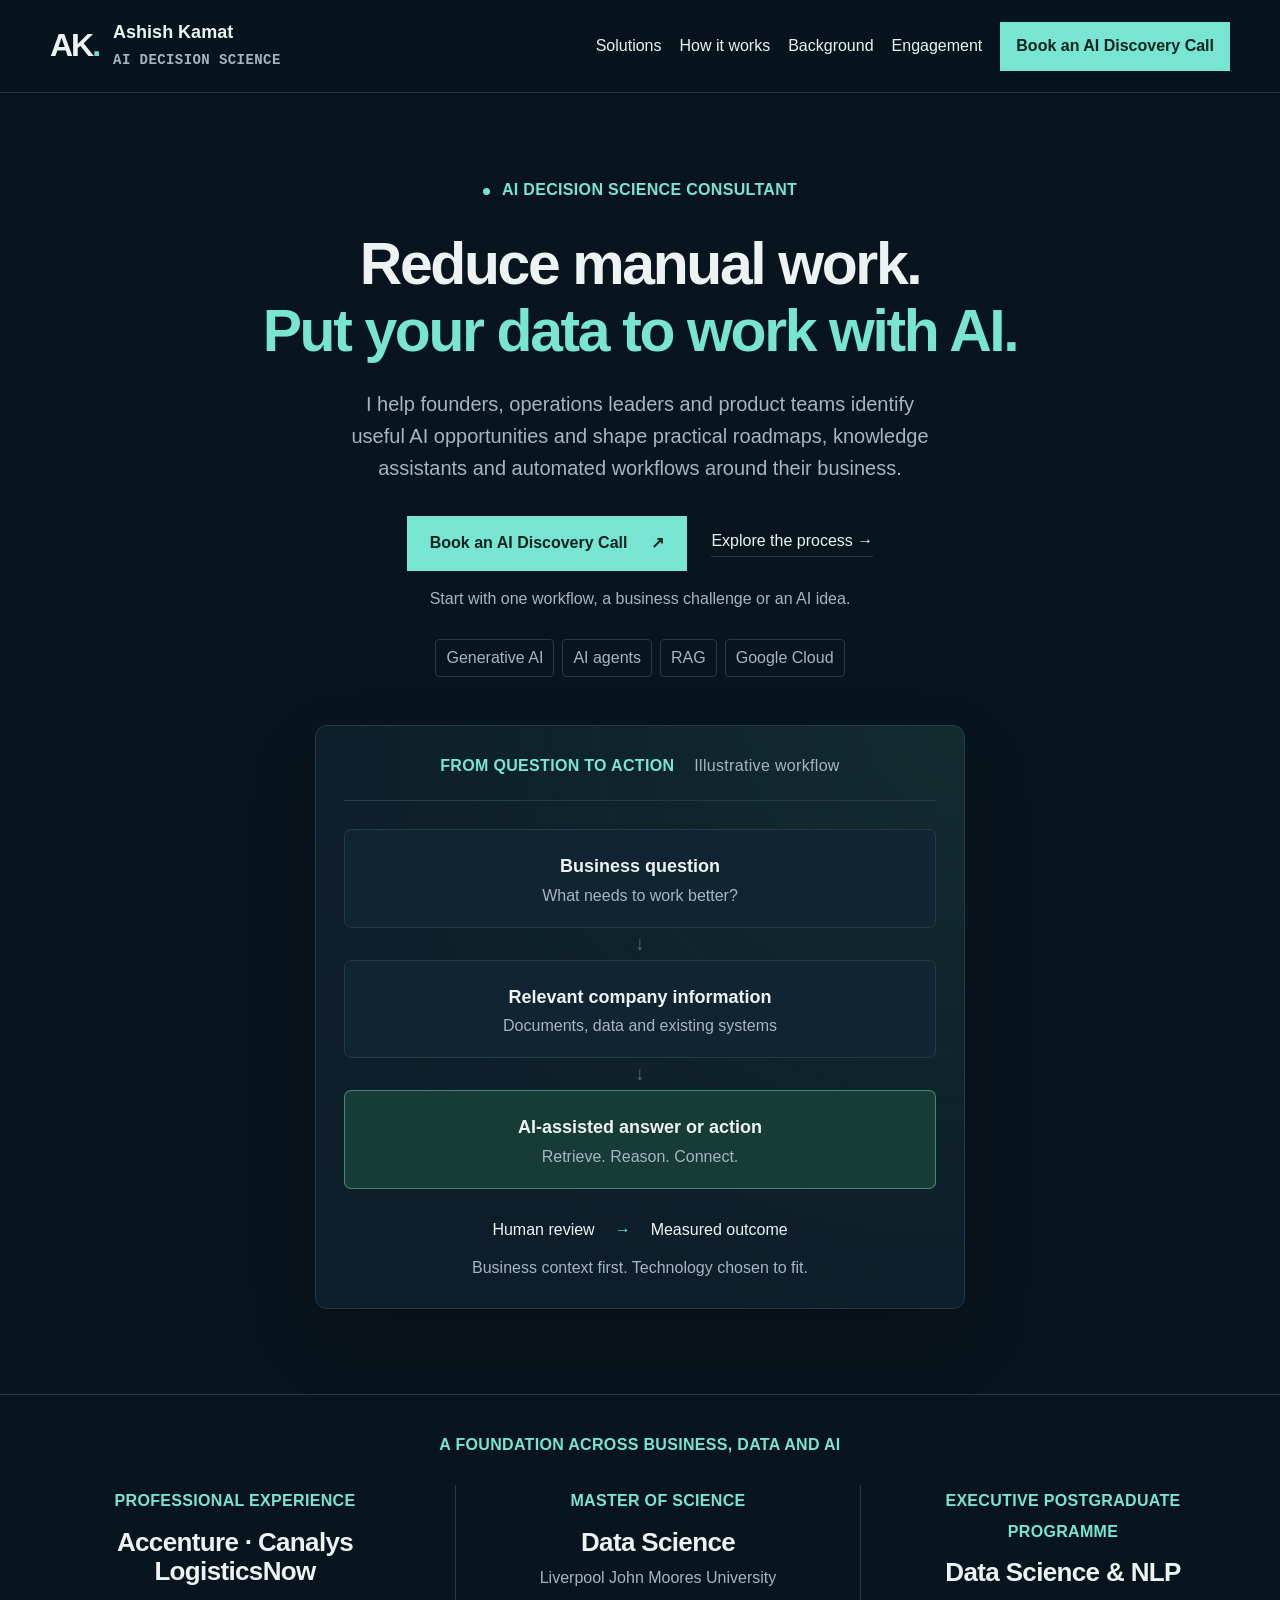
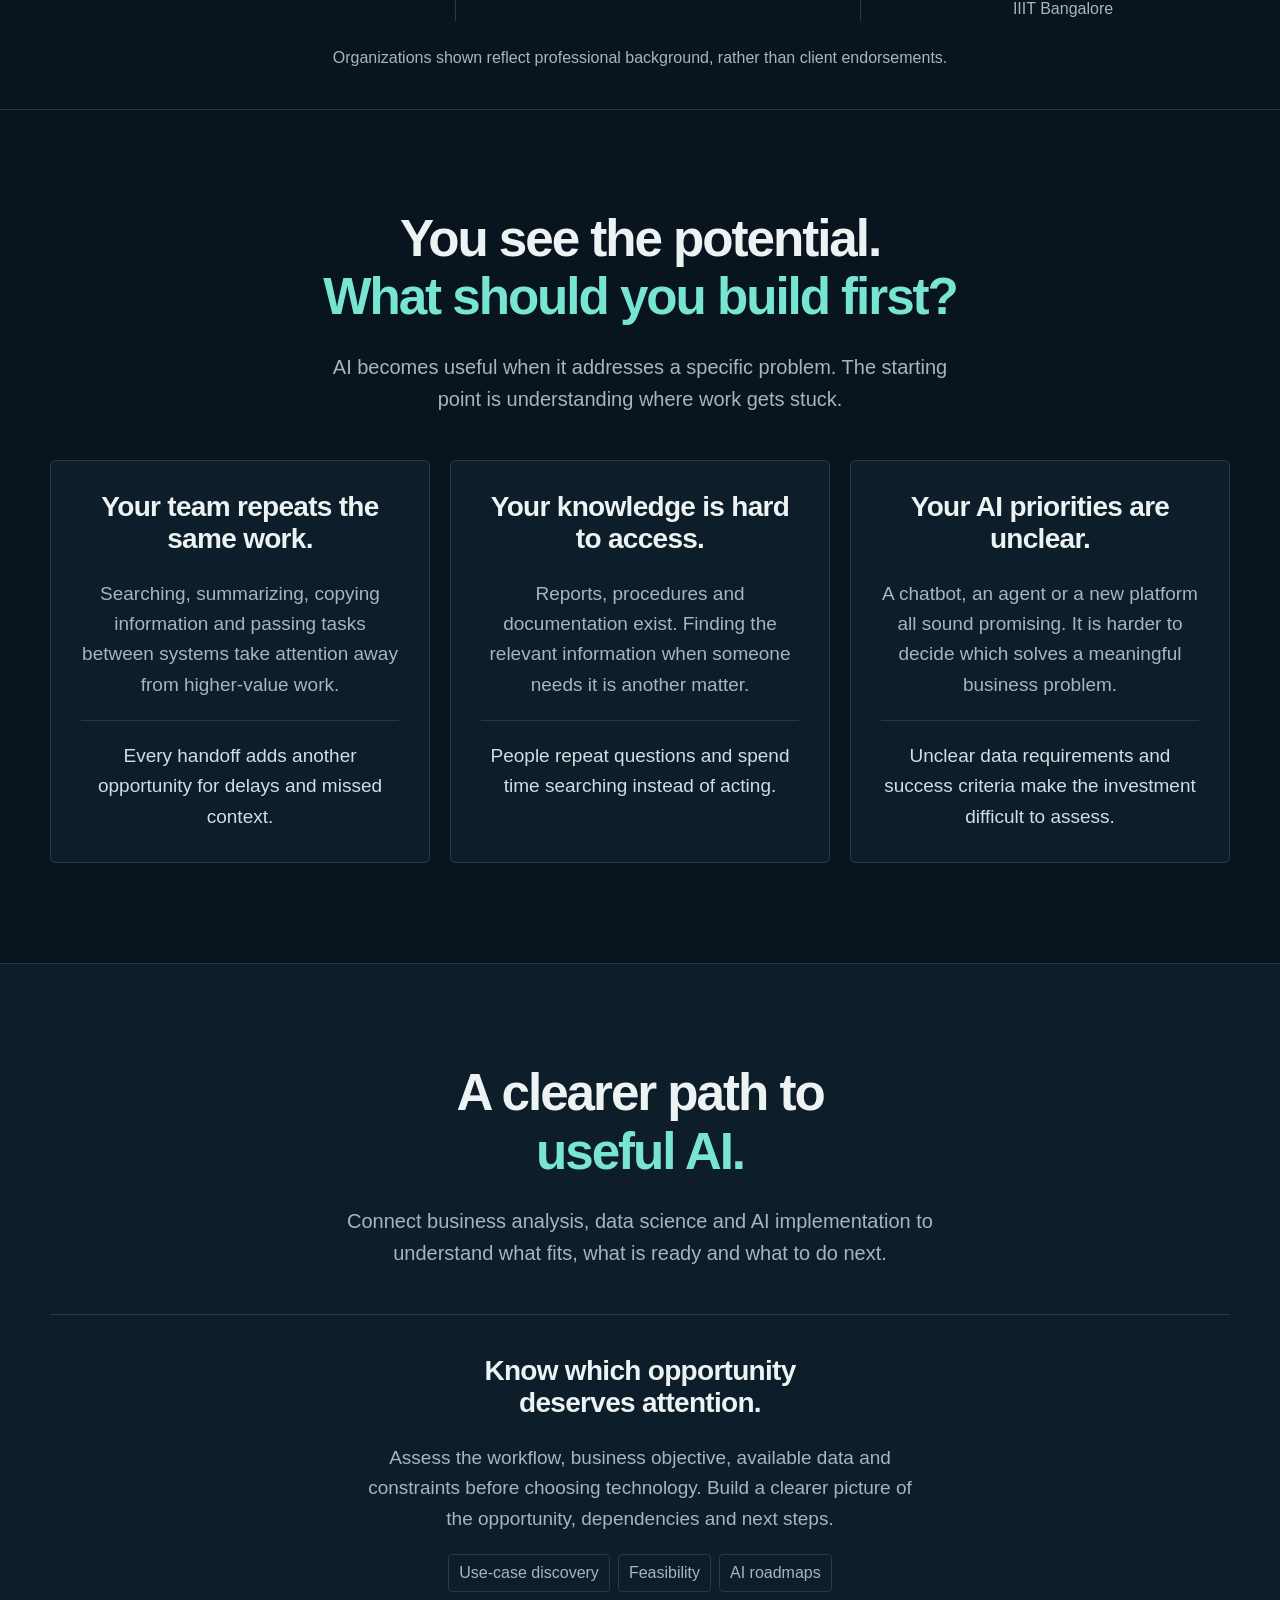
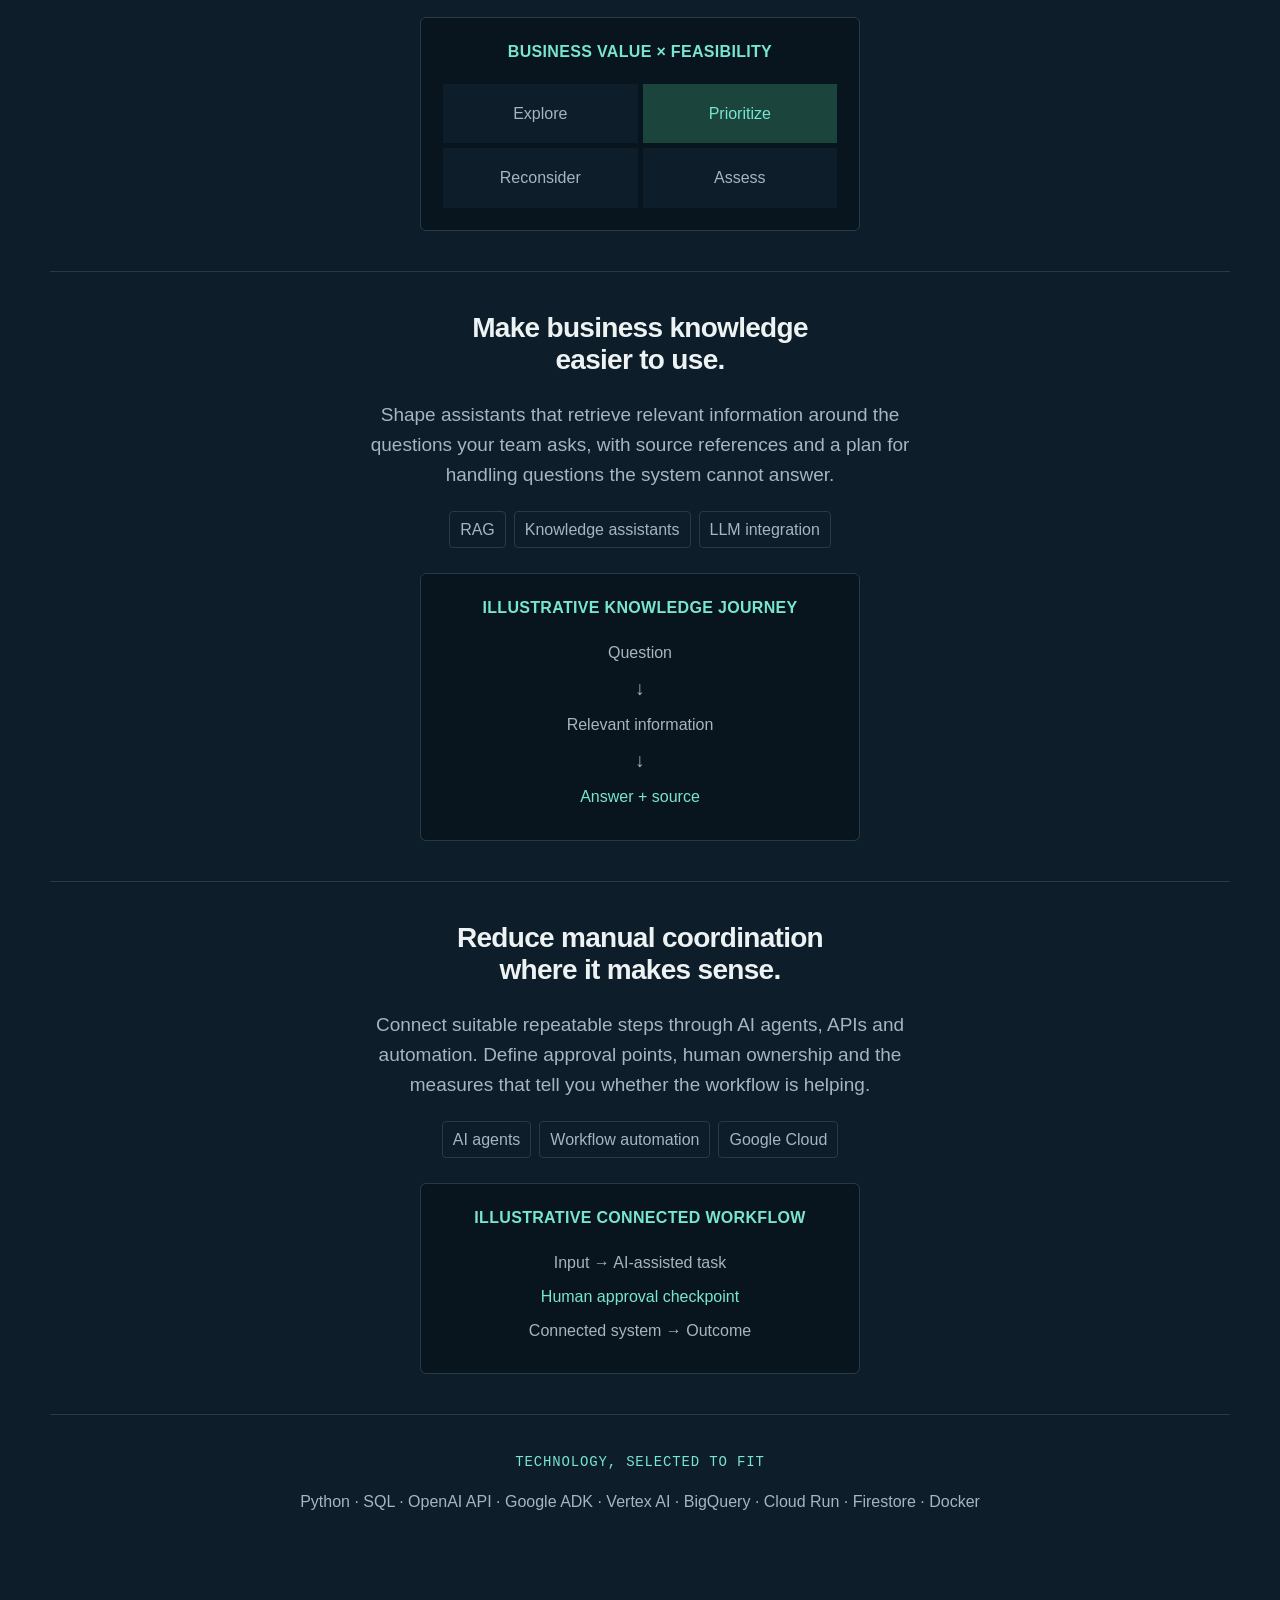
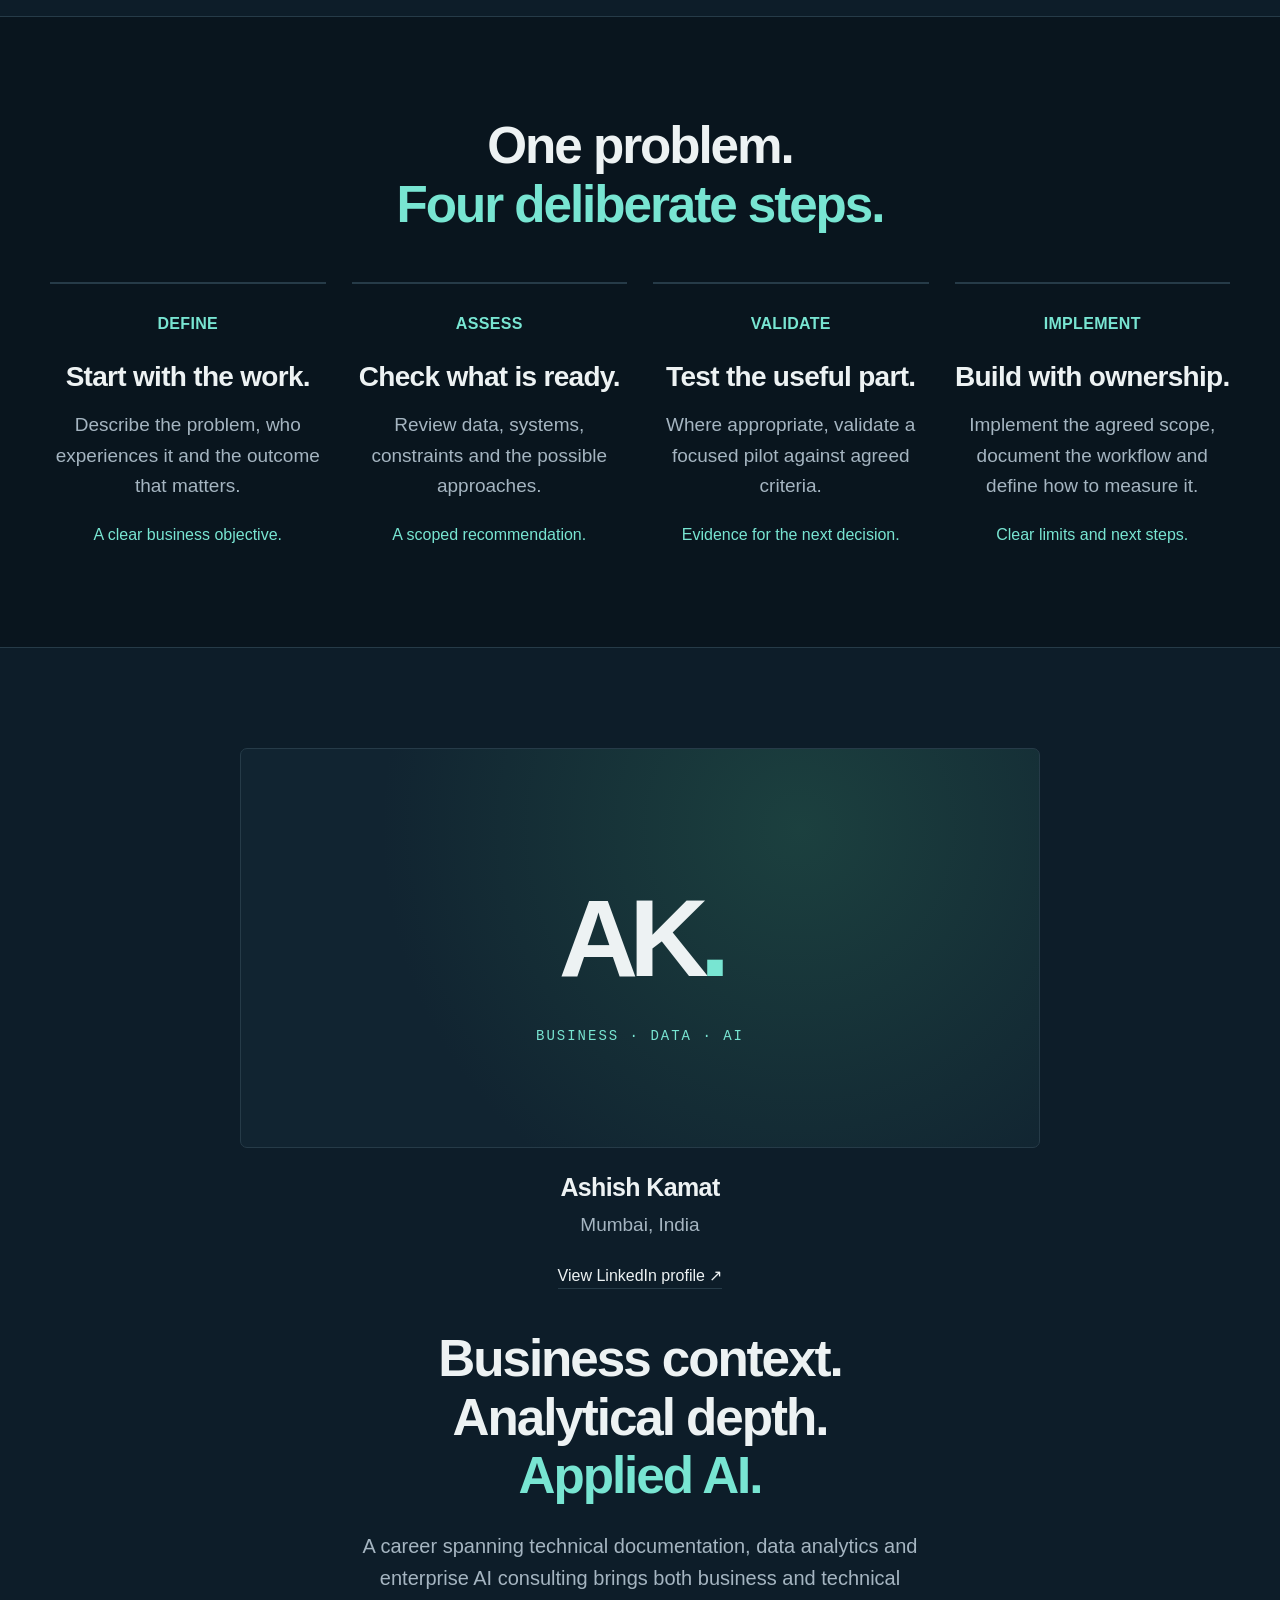
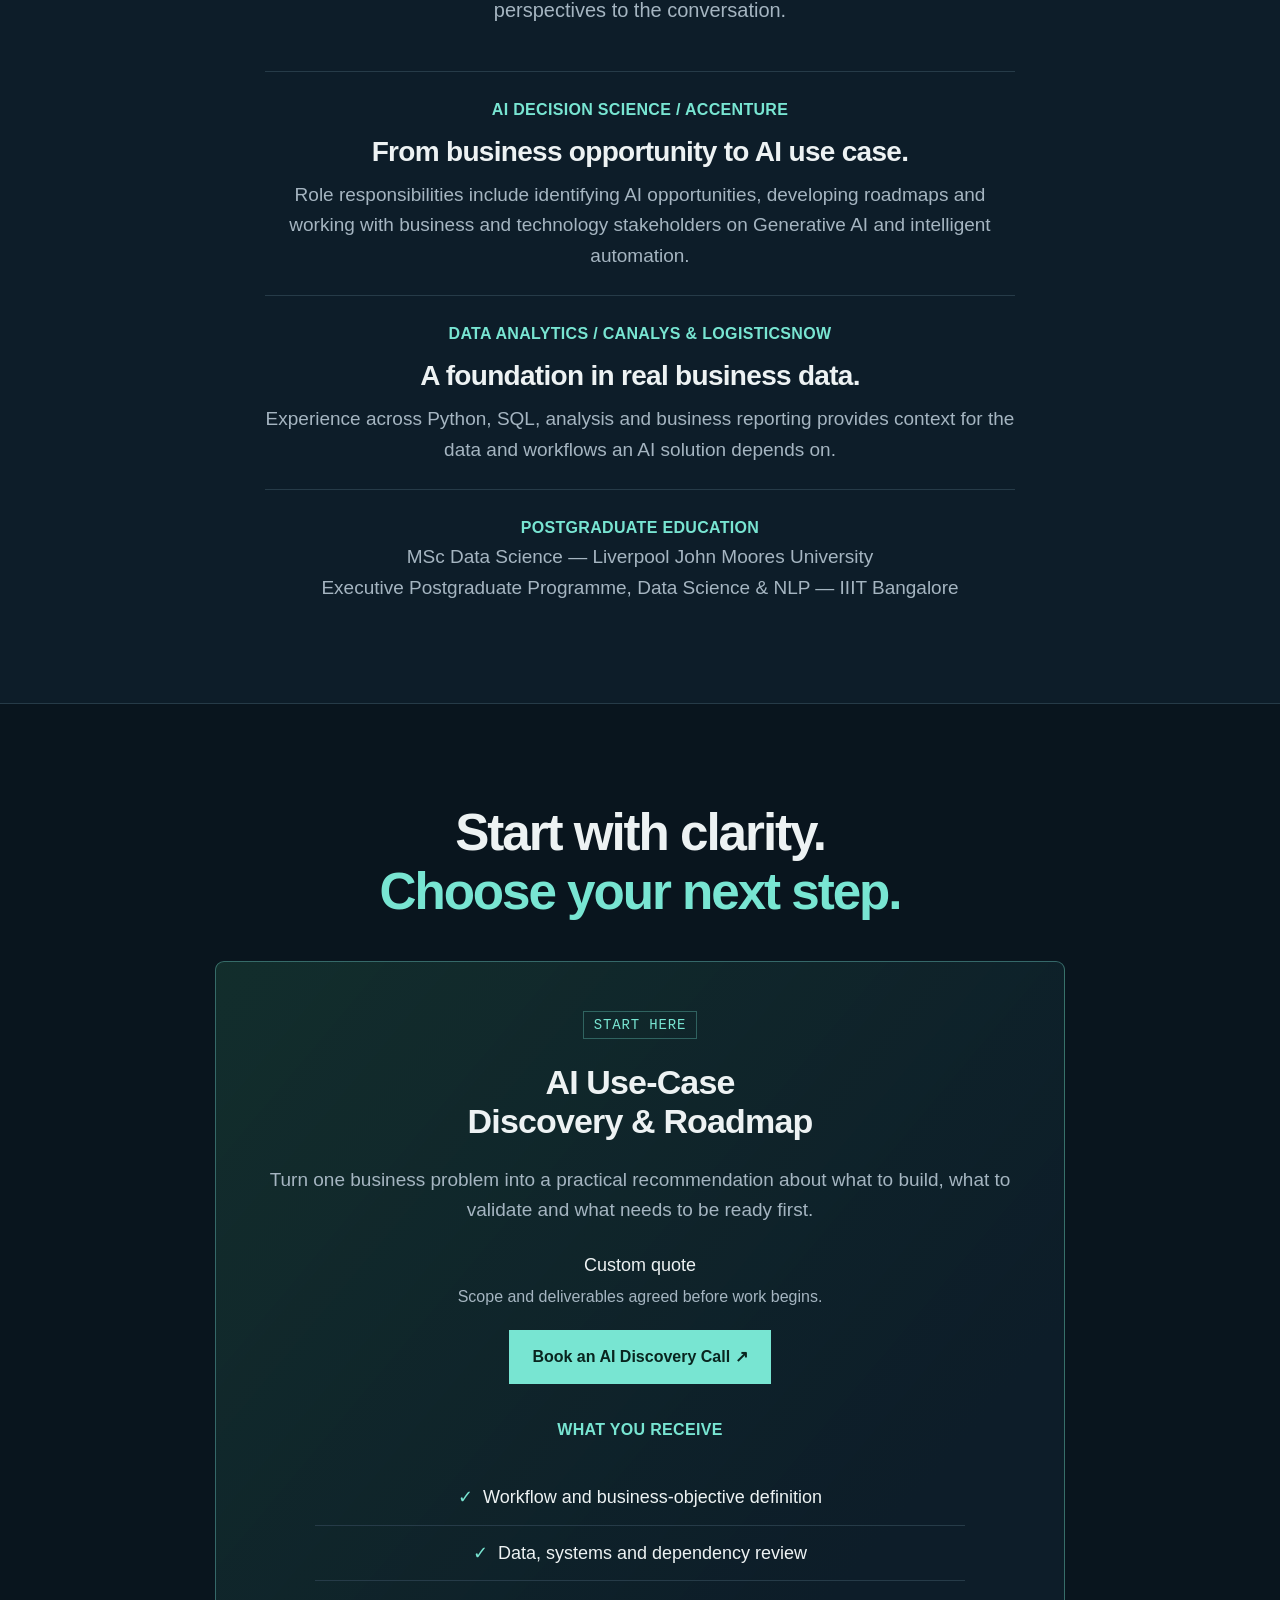
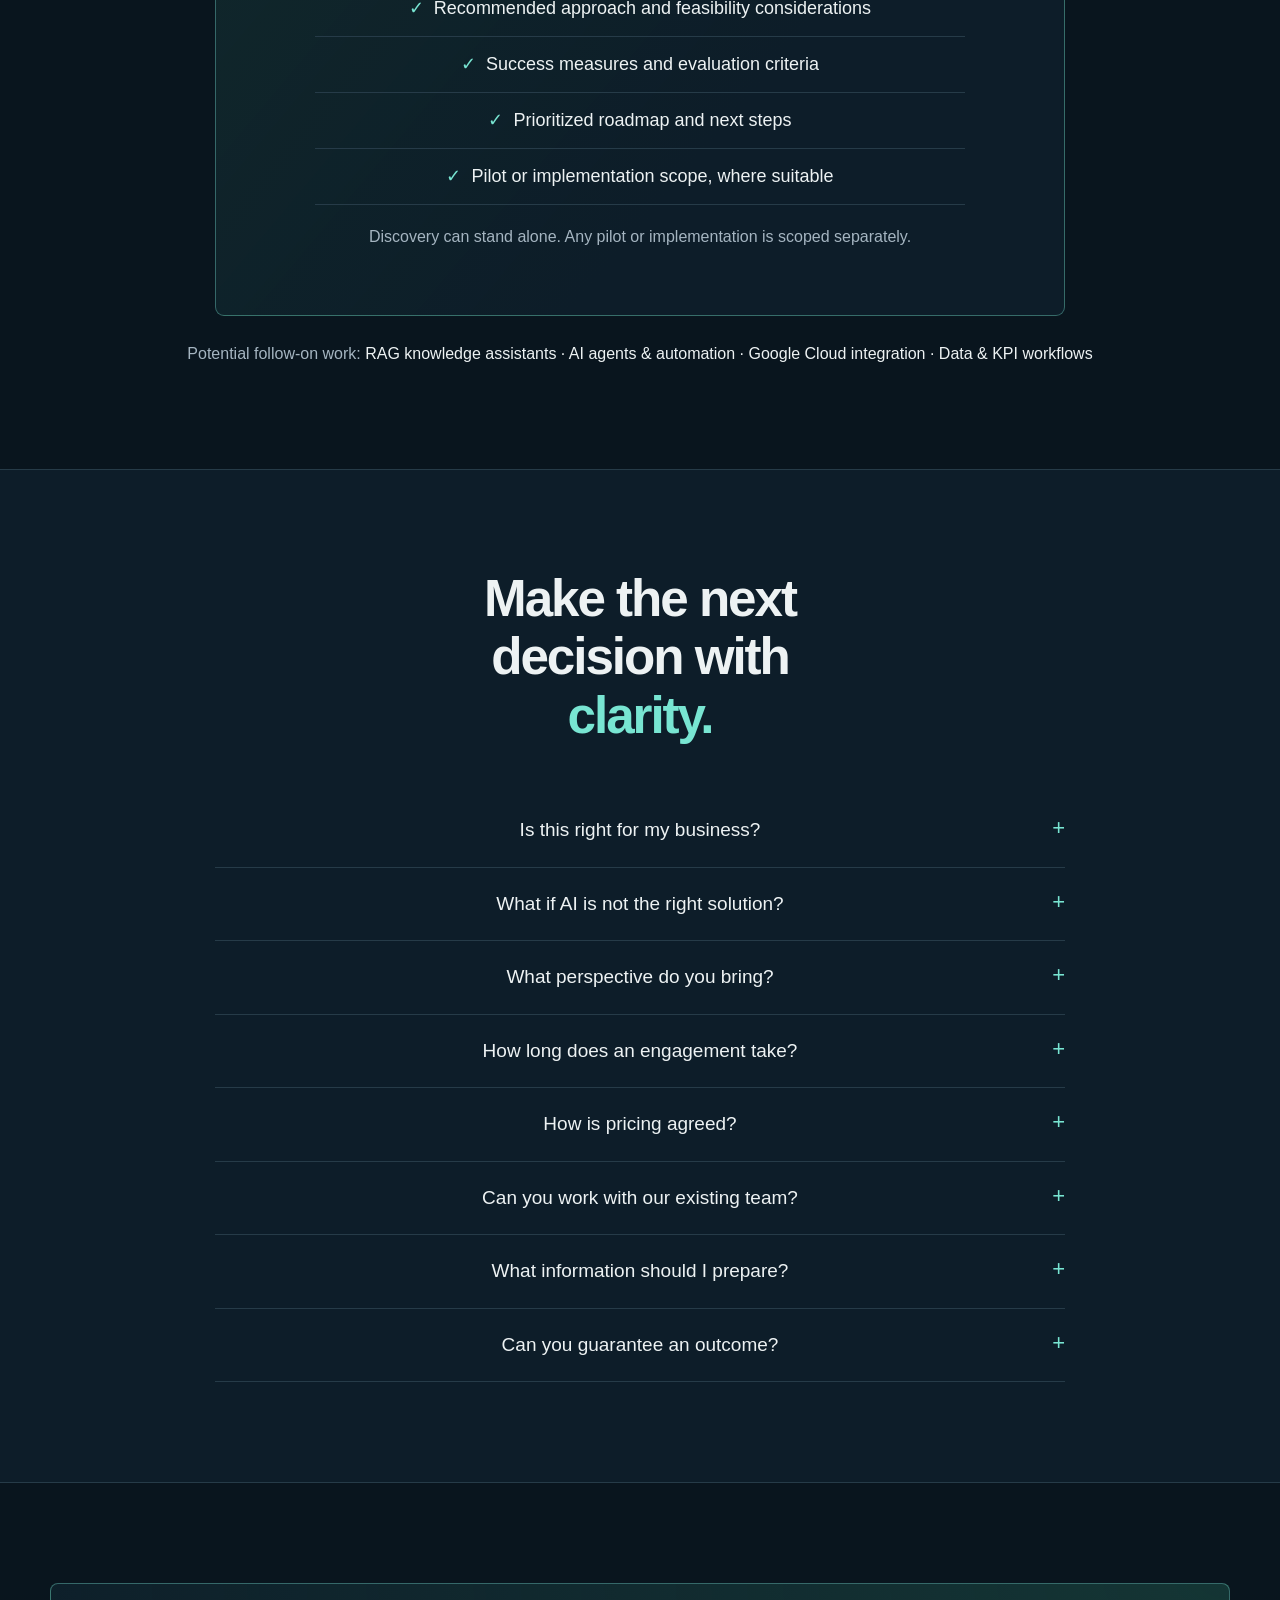
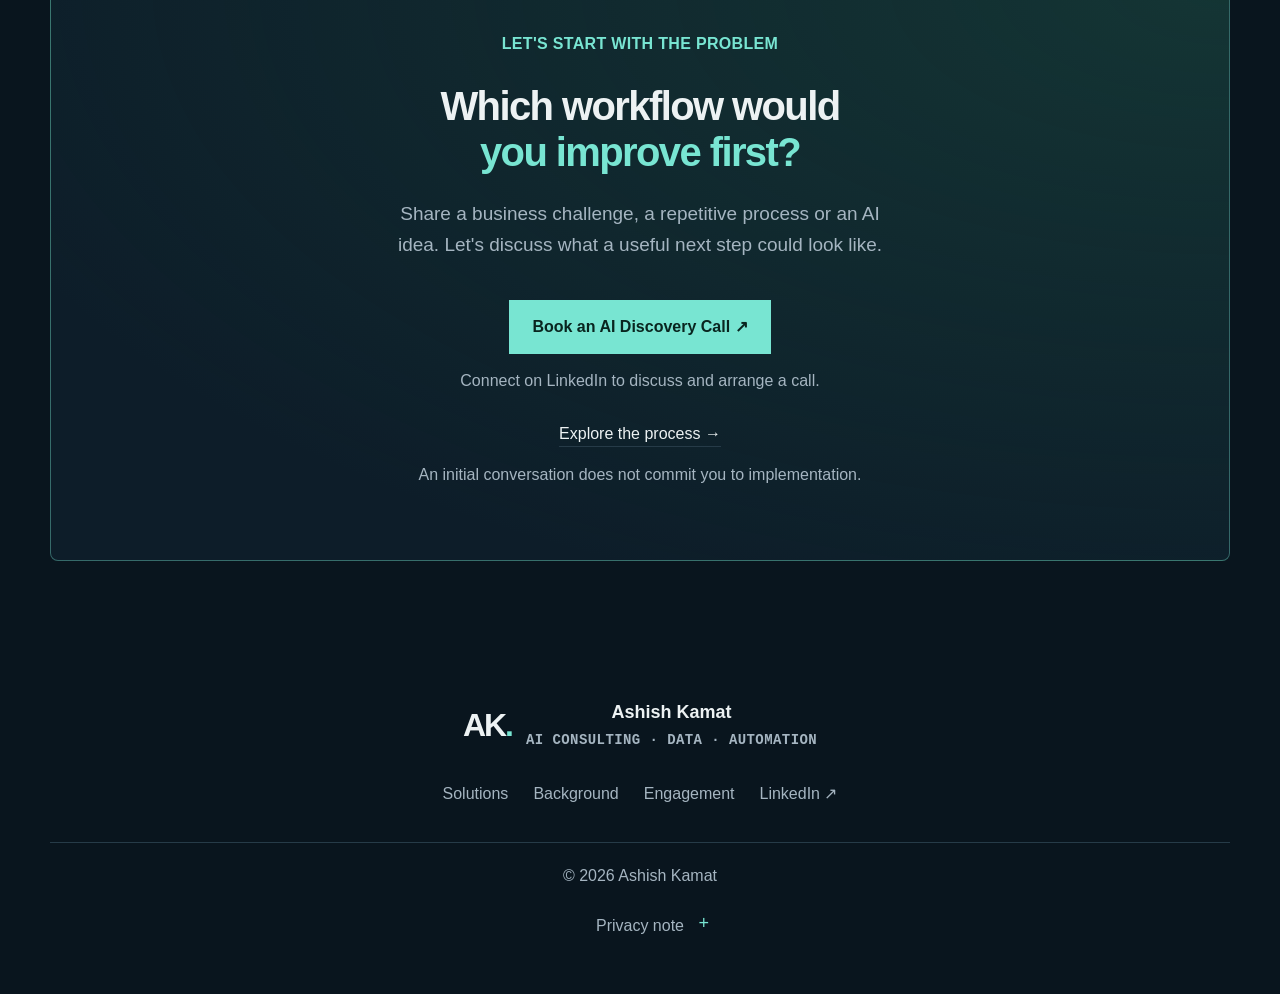
==== commit c967e411: "Preserve word spacing in responsive headings" ====
--- a/index.html
+++ b/index.html
@@ -1,9 +1,9 @@
 <!doctype html>
 <html lang="en"><head><meta charset="utf-8"><meta name="viewport" content="width=device-width, initial-scale=1"><title>Ashish Kamat | AI Consulting, RAG &amp; AI Agents</title><meta name="description" content="Business-focused AI consulting with Ashish Kamat. Explore AI opportunities, knowledge assistants and automated workflows."><link rel="stylesheet" href="style.css"><script src="script.js" defer></script></head><body><a class="skip" href="#main">Skip to content</a>
 <header><nav class="wrap nav" aria-label="Main navigation"><a class="brand" href="#home"><b>AK<span>.</span></b><span>Ashish Kamat<small>AI DECISION SCIENCE</small></span></a><button class="menu" aria-expanded="false" aria-controls="links">Menu</button><div id="links"><a href="#solutions">Solutions</a><a href="#process">How it works</a><a href="#background">Background</a><a href="#engagement">Engagement</a><a class="button small" href="#contact">Book an AI Discovery Call</a></div></nav></header>
-<main id="main"><section class="hero wrap" id="home"><div><p class="eyebrow"><i></i> AI DECISION SCIENCE CONSULTANT</p><h1>Reduce manual work.<br><span>Put your data<br>to work with AI.</span></h1><p class="lead">I help founders, operations leaders and product teams identify useful AI opportunities and shape practical roadmaps, knowledge assistants and automated workflows around their business.</p><div class="actions"><a class="button" href="#contact">Book an AI Discovery Call <span>↗</span></a><a class="text-link" href="#process">Explore the process →</a></div><p class="fine">Start with one workflow, a business challenge or an AI idea.</p><div class="tags"><span>Generative AI</span><span>AI agents</span><span>RAG</span><span>Google Cloud</span></div></div><div class="diagram"><div class="diagram-top"><span>FROM QUESTION TO ACTION</span><small>Illustrative workflow</small></div><div class="node"><div><strong>Business question</strong><small>What needs to work better?</small></div></div><div class="connector">↓</div><div class="node"><div><strong>Relevant company information</strong><small>Documents, data and existing systems</small></div></div><div class="connector">↓</div><div class="node accent"><div><strong>AI-assisted answer or action</strong><small>Retrieve. Reason. Connect.</small></div></div><div class="diagram-bottom">Human review <span>→</span> Measured outcome</div><p class="fine">Business context first. Technology chosen to fit.</p></div></section>
+<main id="main"><section class="hero wrap" id="home"><div><p class="eyebrow"><i></i> AI DECISION SCIENCE CONSULTANT</p><h1>Reduce manual work.<br><span>Put your data <br>to work with AI.</span></h1><p class="lead">I help founders, operations leaders and product teams identify useful AI opportunities and shape practical roadmaps, knowledge assistants and automated workflows around their business.</p><div class="actions"><a class="button" href="#contact">Book an AI Discovery Call <span>↗</span></a><a class="text-link" href="#process">Explore the process →</a></div><p class="fine">Start with one workflow, a business challenge or an AI idea.</p><div class="tags"><span>Generative AI</span><span>AI agents</span><span>RAG</span><span>Google Cloud</span></div></div><div class="diagram"><div class="diagram-top"><span>FROM QUESTION TO ACTION</span><small>Illustrative workflow</small></div><div class="node"><div><strong>Business question</strong><small>What needs to work better?</small></div></div><div class="connector">↓</div><div class="node"><div><strong>Relevant company information</strong><small>Documents, data and existing systems</small></div></div><div class="connector">↓</div><div class="node accent"><div><strong>AI-assisted answer or action</strong><small>Retrieve. Reason. Connect.</small></div></div><div class="diagram-bottom">Human review <span>→</span> Measured outcome</div><p class="fine">Business context first. Technology chosen to fit.</p></div></section>
 <section class="credibility"><div class="wrap"><p class="eyebrow">A FOUNDATION ACROSS BUSINESS, DATA AND AI</p><div class="credentials"><div><small>PROFESSIONAL EXPERIENCE</small><h3>Accenture · Canalys<br>LogisticsNow</h3></div><div><small>MASTER OF SCIENCE</small><h3>Data Science</h3><p>Liverpool John Moores University</p></div><div><small>EXECUTIVE POSTGRADUATE PROGRAMME</small><h3>Data Science &amp; NLP</h3><p>IIIT Bangalore</p></div></div><p class="fine">Organizations shown reflect professional background, rather than client endorsements.</p></div></section>
-<section class="wrap section" id="challenge"><h2>You see the potential.<br><span>What should you build first?</span></h2><p class="intro">AI becomes useful when it addresses a specific problem. The starting point is understanding where work gets stuck.</p><div class="cards"><article><h3>Your team repeats<br>the same work.</h3><p>Searching, summarizing, copying information and passing tasks between systems take attention away from higher-value work.</p><p class="consequence">Every handoff adds another opportunity for delays and missed context.</p></article><article><h3>Your knowledge is<br>hard to access.</h3><p>Reports, procedures and documentation exist. Finding the relevant information when someone needs it is another matter.</p><p class="consequence">People repeat questions and spend time searching instead of acting.</p></article><article><h3>Your AI priorities<br>are unclear.</h3><p>A chatbot, an agent or a new platform all sound promising. It is harder to decide which solves a meaningful business problem.</p><p class="consequence">Unclear data requirements and success criteria make the investment difficult to assess.</p></article></div></section>
+<section class="wrap section" id="challenge"><h2>You see the potential.<br><span>What should you build first?</span></h2><p class="intro">AI becomes useful when it addresses a specific problem. The starting point is understanding where work gets stuck.</p><div class="cards"><article><h3>Your team repeats the same work.</h3><p>Searching, summarizing, copying information and passing tasks between systems take attention away from higher-value work.</p><p class="consequence">Every handoff adds another opportunity for delays and missed context.</p></article><article><h3>Your knowledge is hard to access.</h3><p>Reports, procedures and documentation exist. Finding the relevant information when someone needs it is another matter.</p><p class="consequence">People repeat questions and spend time searching instead of acting.</p></article><article><h3>Your AI priorities are unclear.</h3><p>A chatbot, an agent or a new platform all sound promising. It is harder to decide which solves a meaningful business problem.</p><p class="consequence">Unclear data requirements and success criteria make the investment difficult to assess.</p></article></div></section>
 <section class="panel"><div class="wrap section" id="solutions"><h2>A clearer path to<br><span>useful AI.</span></h2><p class="intro">Connect business analysis, data science and AI implementation to understand what fits, what is ready and what to do next.</p><article class="solution"><div><h3>Know which opportunity<br>deserves attention.</h3><p>Assess the workflow, business objective, available data and constraints before choosing technology. Build a clearer picture of the opportunity, dependencies and next steps.</p><div class="tags"><span>Use-case discovery</span><span>Feasibility</span><span>AI roadmaps</span></div></div><div class="mini"><small>BUSINESS VALUE × FEASIBILITY</small><div class="matrix"><span>Explore</span><strong>Prioritize</strong><span>Reconsider</span><span>Assess</span></div></div></article><article class="solution"><div><h3>Make business knowledge<br>easier to use.</h3><p>Shape assistants that retrieve relevant information around the questions your team asks, with source references and a plan for handling questions the system cannot answer.</p><div class="tags"><span>RAG</span><span>Knowledge assistants</span><span>LLM integration</span></div></div><div class="mini"><small>ILLUSTRATIVE KNOWLEDGE JOURNEY</small><p>Question</p><span>↓</span><p>Relevant information</p><span>↓</span><p class="teal">Answer + source</p></div></article><article class="solution"><div><h3>Reduce manual coordination<br>where it makes sense.</h3><p>Connect suitable repeatable steps through AI agents, APIs and automation. Define approval points, human ownership and the measures that tell you whether the workflow is helping.</p><div class="tags"><span>AI agents</span><span>Workflow automation</span><span>Google Cloud</span></div></div><div class="mini"><small>ILLUSTRATIVE CONNECTED WORKFLOW</small><p>Input → AI-assisted task</p><p class="teal">Human approval checkpoint</p><p>Connected system → Outcome</p></div></article><div class="stack"><small>TECHNOLOGY, SELECTED TO FIT</small><p>Python · SQL · OpenAI API · Google ADK · Vertex AI · BigQuery · Cloud Run · Firestore · Docker</p></div></div></section>
 <section class="wrap section" id="process"><h2>One problem.<br><span>Four deliberate steps.</span></h2><ol class="steps"><li><small>DEFINE</small><h3>Start with the work.</h3><p>Describe the problem, who experiences it and the outcome that matters.</p><strong>A clear business objective.</strong></li><li><small>ASSESS</small><h3>Check what is ready.</h3><p>Review data, systems, constraints and the possible approaches.</p><strong>A scoped recommendation.</strong></li><li><small>VALIDATE</small><h3>Test the useful part.</h3><p>Where appropriate, validate a focused pilot against agreed criteria.</p><strong>Evidence for the next decision.</strong></li><li><small>IMPLEMENT</small><h3>Build with ownership.</h3><p>Implement the agreed scope, document the workflow and define how to measure it.</p><strong>Clear limits and next steps.</strong></li></ol></section>
 <section class="panel"><div class="wrap section background" id="background"><div><div class="portrait identity" aria-label="Ashish Kamat initials"><span>AK<span class="teal">.</span></span><small>BUSINESS · DATA · AI</small></div><h3>Ashish Kamat</h3><p>Mumbai, India</p><a class="text-link" href="https://www.linkedin.com/in/ashish-kamat-genai-datascientist/" target="_blank" rel="noopener noreferrer">View LinkedIn profile ↗</a></div><div><h2>Business context.<br>Analytical depth.<br><span>Applied AI.</span></h2><p class="intro">A career spanning technical documentation, data analytics and enterprise AI consulting brings both business and technical perspectives to the conversation.</p><div class="experience"><small>AI DECISION SCIENCE / ACCENTURE</small><h3>From business opportunity to AI use case.</h3><p>Role responsibilities include identifying AI opportunities, developing roadmaps and working with business and technology stakeholders on Generative AI and intelligent automation.</p></div><div class="experience"><small>DATA ANALYTICS / CANALYS &amp; LOGISTICSNOW</small><h3>A foundation in real business data.</h3><p>Experience across Python, SQL, analysis and business reporting provides context for the data and workflows an AI solution depends on.</p></div><div class="experience"><small>POSTGRADUATE EDUCATION</small><p>MSc Data Science — Liverpool John Moores University<br>Executive Postgraduate Programme, Data Science &amp; NLP — IIIT Bangalore</p></div></div></div></section>
@@ -13,3 +13,5 @@
 <footer class="wrap"><div class="footer-top"><a class="brand" href="#home"><b>AK<span>.</span></b><span>Ashish Kamat<small>AI CONSULTING · DATA · AUTOMATION</small></span></a><div><a href="#solutions">Solutions</a><a href="#background">Background</a><a href="#engagement">Engagement</a><a href="https://www.linkedin.com/in/ashish-kamat-genai-datascientist/" target="_blank" rel="noopener noreferrer">LinkedIn ↗</a></div></div><div class="footer-bottom"><span>© 2026 Ashish Kamat</span><details><summary>Privacy note</summary><p>This page does not collect contact-form submissions. Contact takes place through LinkedIn under its privacy policy. Hosting providers may process routine request data. Agree appropriate handling before sharing confidential information.</p></details></div></footer></body></html>
 
 
+
+
--- a/style.css
+++ b/style.css
@@ -11,3 +11,6 @@
 .eyebrow,.diagram-top,.diagram-top small,.mini small,.steps small,.credentials small,.experience small,.offer>div>small{font-family:'Segoe UI',Arial,sans-serif;font-size:1rem;font-weight:600;letter-spacing:.02em;line-height:1.5;color:var(--accent)}.diagram-top small{color:var(--muted);font-weight:400}.solution{grid-template-columns:minmax(0,1fr) minmax(220px,280px);gap:45px}.node{gap:0}.cards h3{margin-top:0}.mini small{font-size:1rem}.diagram-top{gap:10px}
 @media(max-width:900px){.solution{grid-template-columns:1fr}.solution .mini{grid-column:1;max-width:420px}.eyebrow{font-size:1rem}}
 @media(max-width:600px){.solution .mini{max-width:none}.eyebrow,.diagram-top,.diagram-top small,.mini small,.steps small,.credentials small,.experience small,.offer>div>small{font-size:1rem;letter-spacing:0}}
+/* Centered presentation across the landing page. */
+main{text-align:center}.hero{grid-template-columns:1fr;justify-items:center}.hero>div:first-child{max-width:900px;width:100%}.hero h1 br:last-child{display:none}.lead,.intro,.solution p,.contact p{margin-left:auto;margin-right:auto}.actions,.tags{justify-content:center}.actions .text-link{align-self:center}.diagram{width:100%;max-width:650px}.diagram-top,.diagram-bottom{justify-content:center;gap:20px}.node{justify-content:center}.credentials>div{text-align:center}.cards article{text-align:center}.solution{grid-template-columns:1fr;justify-items:center;gap:25px}.solution>div:first-child{max-width:750px}.solution .mini{grid-column:1;max-width:440px;width:100%}.steps li{text-align:center}.background{grid-template-columns:1fr;justify-items:center;gap:40px}.background>div{width:100%;max-width:800px}.portrait{margin-left:auto;margin-right:auto}.experience{max-width:750px;margin-left:auto;margin-right:auto}.offer{grid-template-columns:1fr;max-width:850px;margin-left:auto;margin-right:auto;gap:30px}.checks{max-width:650px;margin-left:auto;margin-right:auto}.checks li{padding-left:0}.checks li:before{position:static;margin-right:10px}.faq{grid-template-columns:1fr;gap:25px}.faq>div:last-child{max-width:850px;width:100%;margin:auto}summary{text-align:center;padding-left:28px}.contact{grid-template-columns:1fr;justify-items:center;gap:20px}.contact>div:last-child{text-align:center}.contact .button{width:auto}.footer-top{flex-direction:column;align-items:center;text-align:center}.footer-top>div{justify-content:center}.footer-bottom{flex-direction:column;align-items:center;text-align:center}.footer-bottom details{max-width:650px}.footer-bottom summary{padding-left:25px}.footer-bottom p{padding-right:0}.brand{justify-content:center}
+@media(max-width:600px){.hero h1{font-size:clamp(2.5rem,9vw,2.875rem)}.hero h1 br:last-child{display:block}.actions .text-link{align-self:center}.contact .button{width:100%}.diagram-bottom{display:flex}.credentials>div+div{padding-left:0}.footer-top>div{display:flex;justify-content:center}.checks li{padding-left:0}}
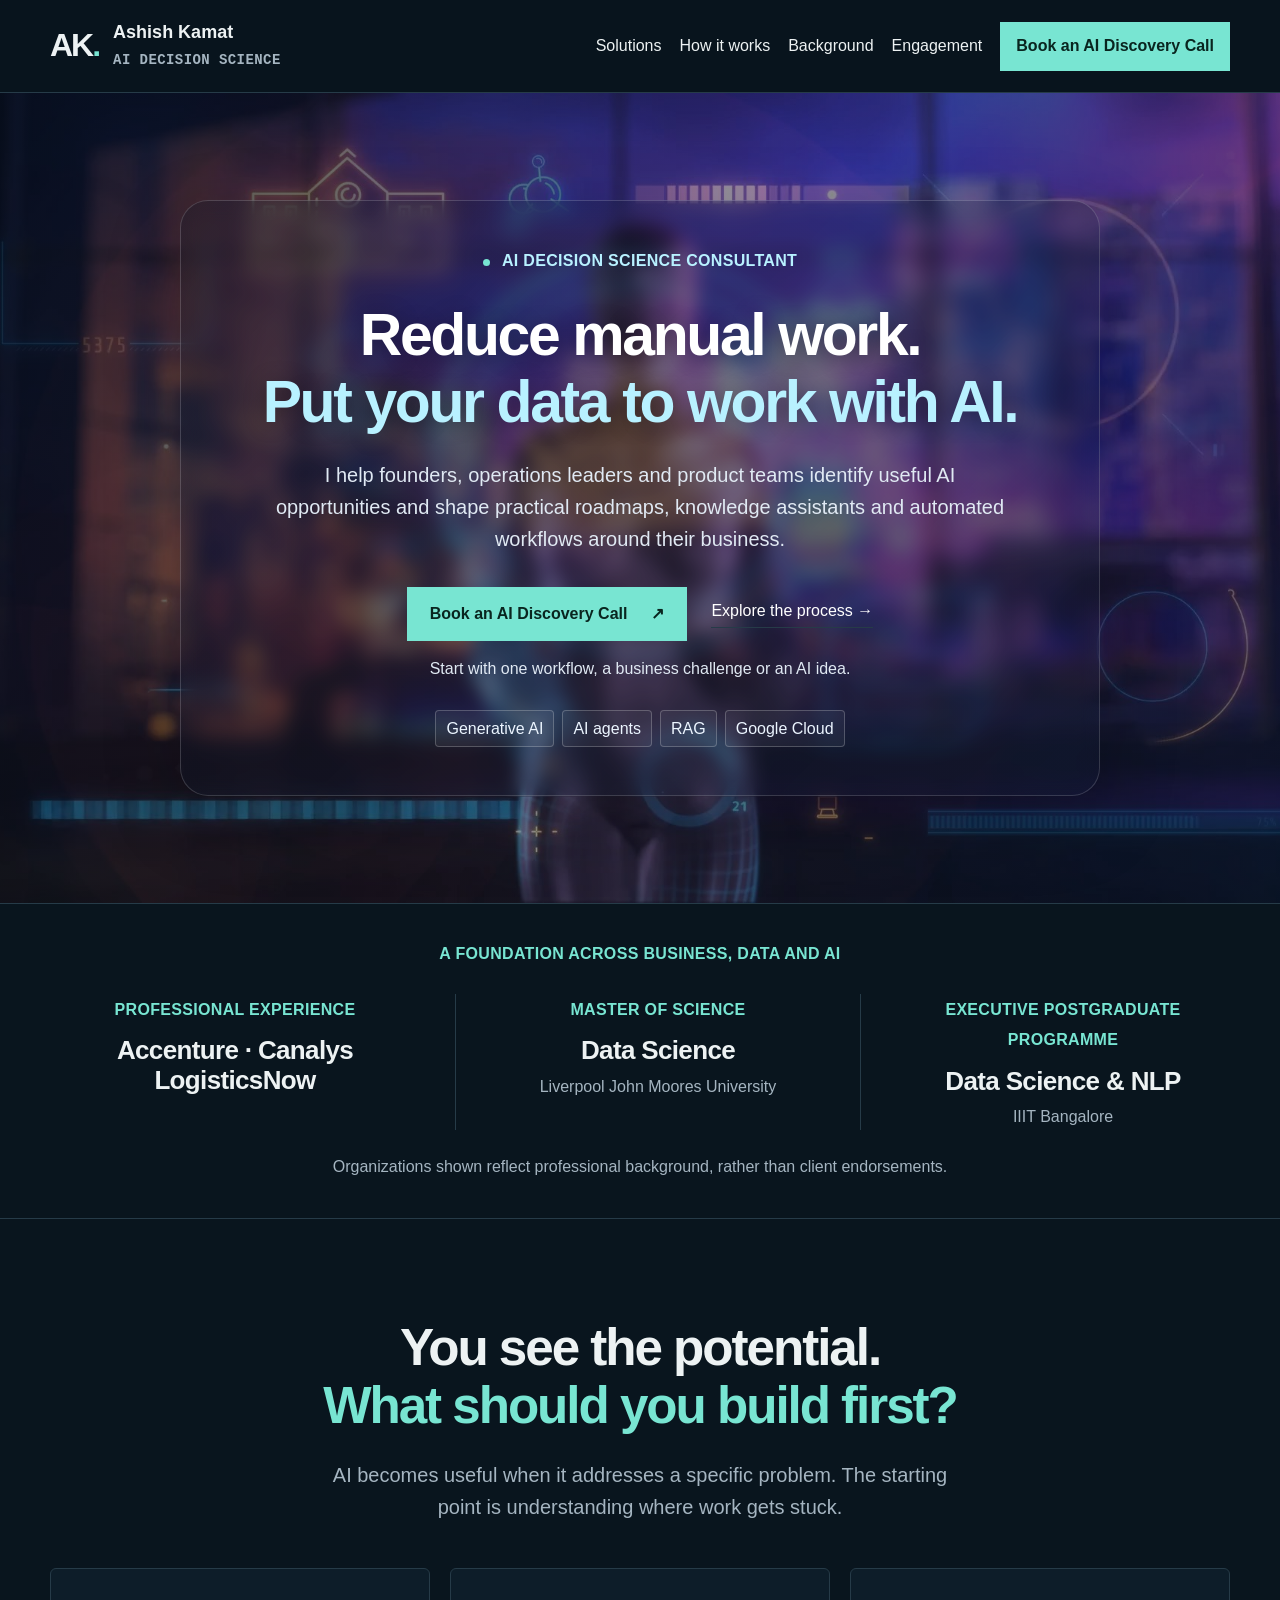
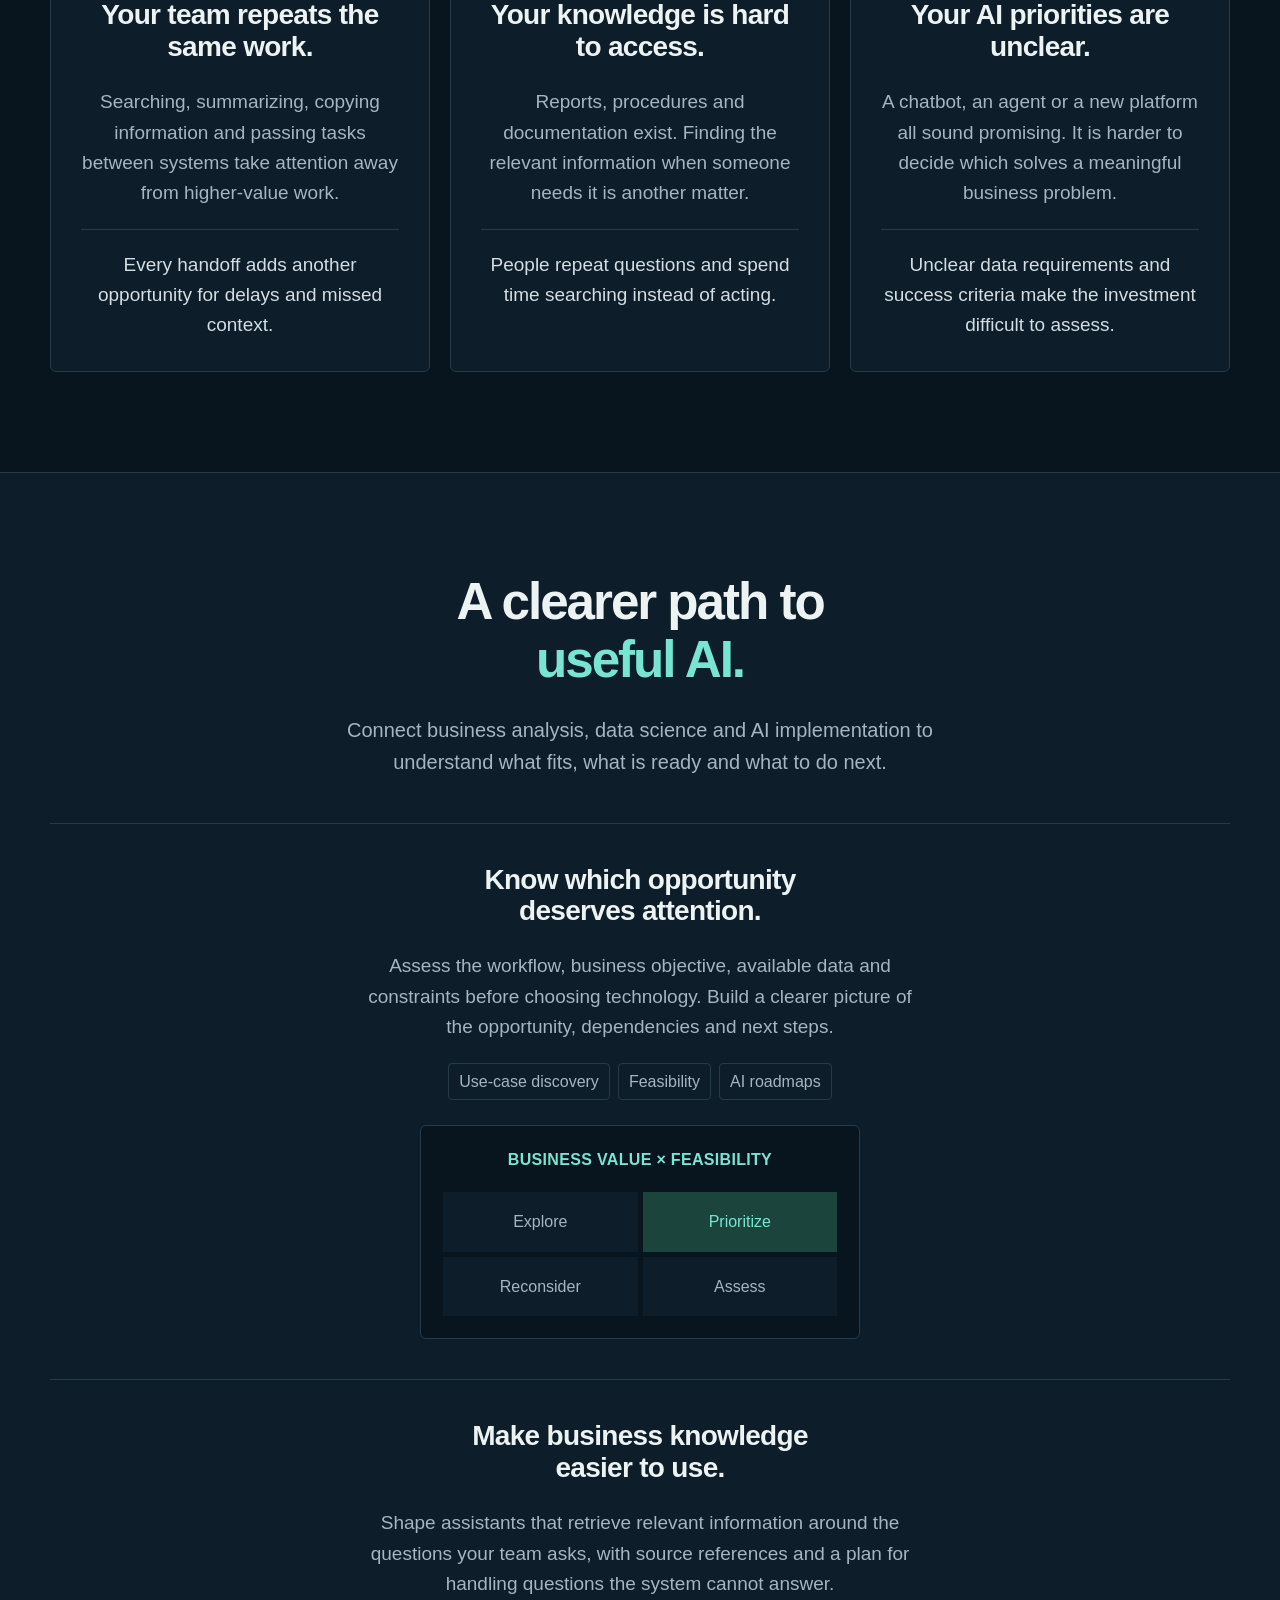
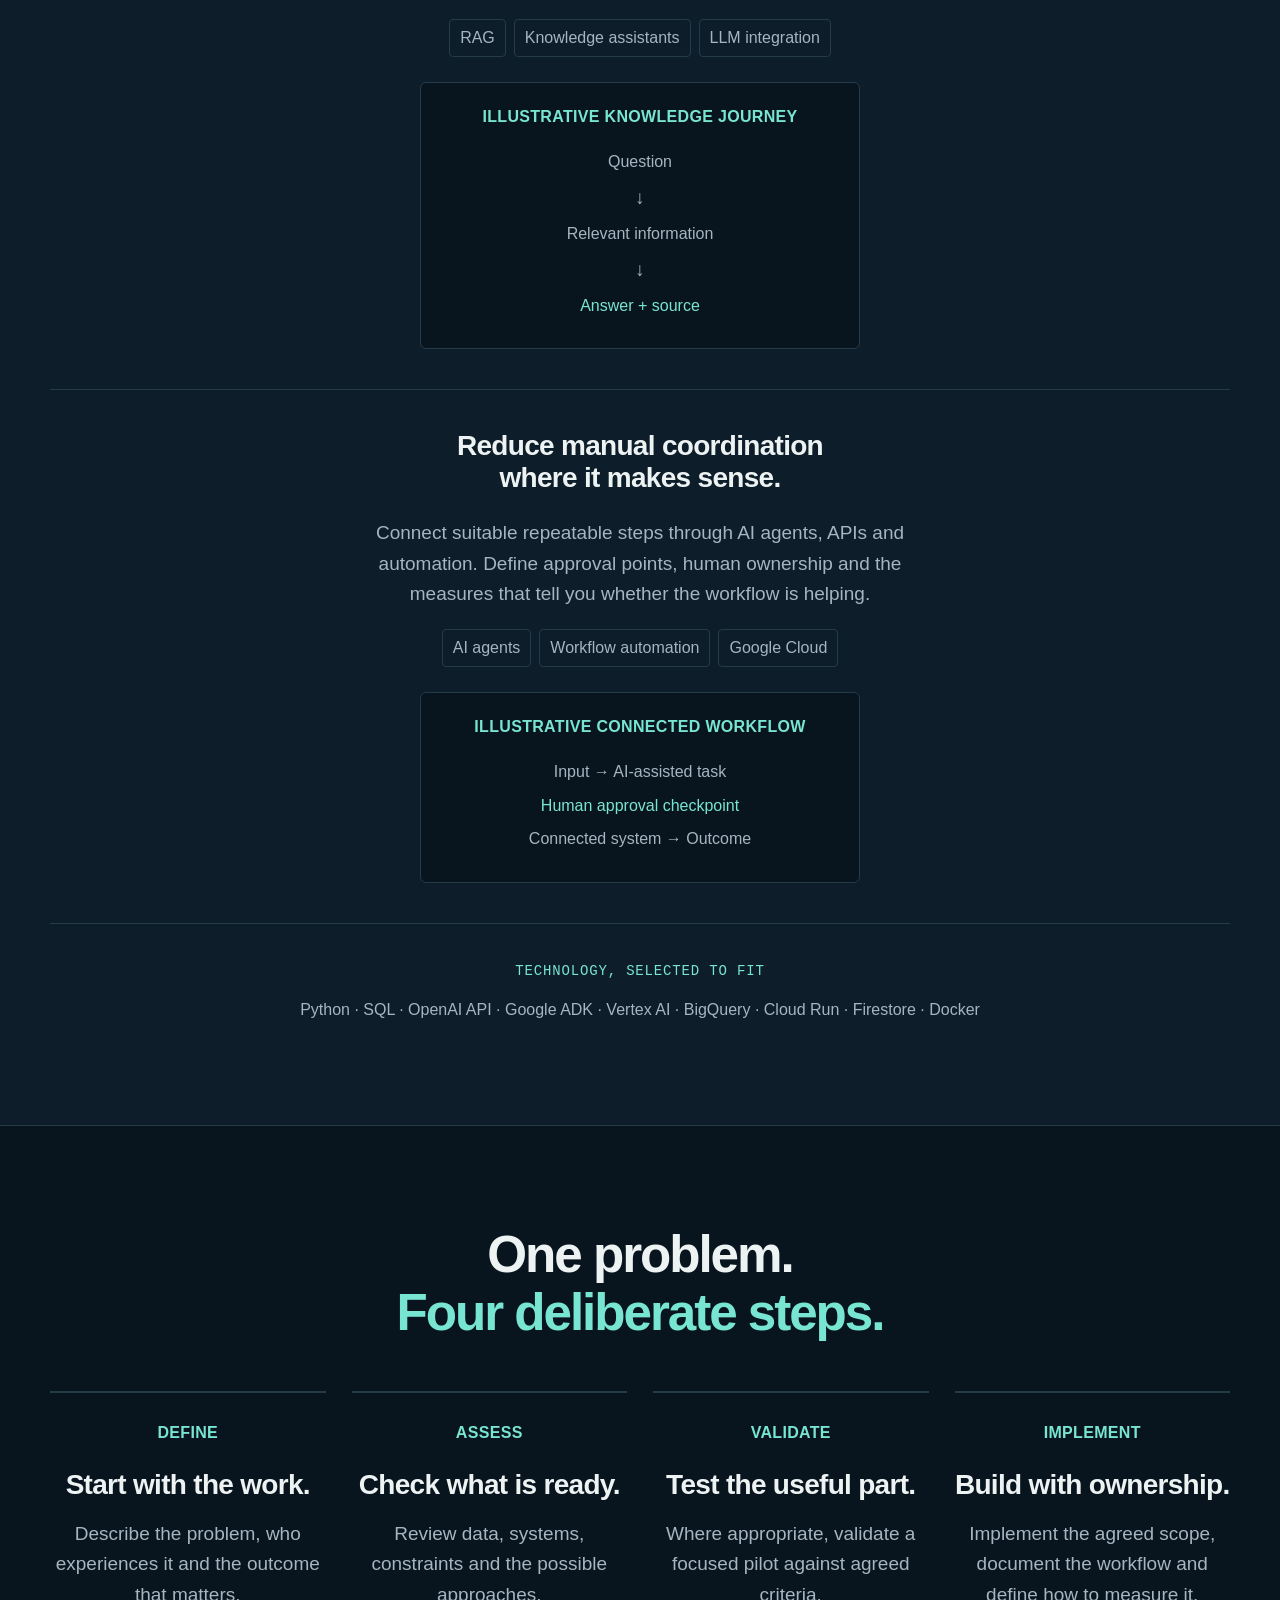
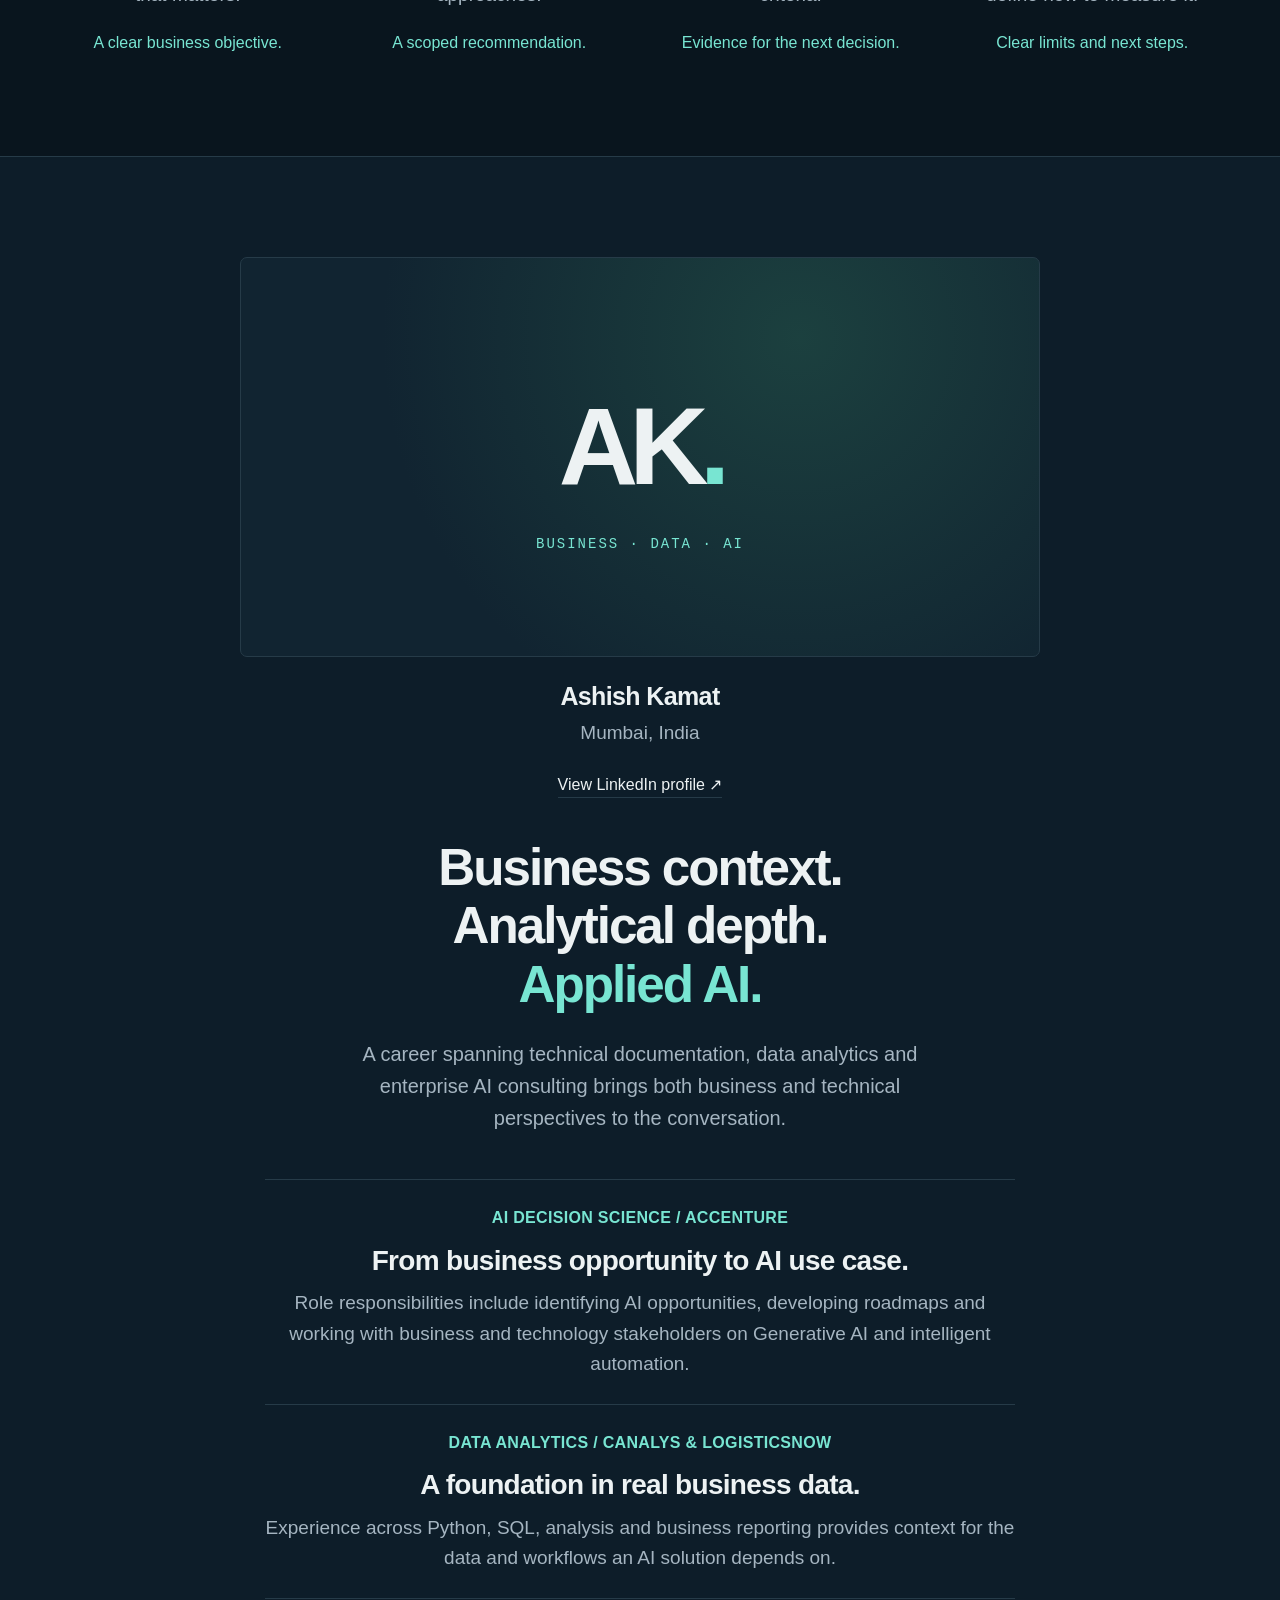
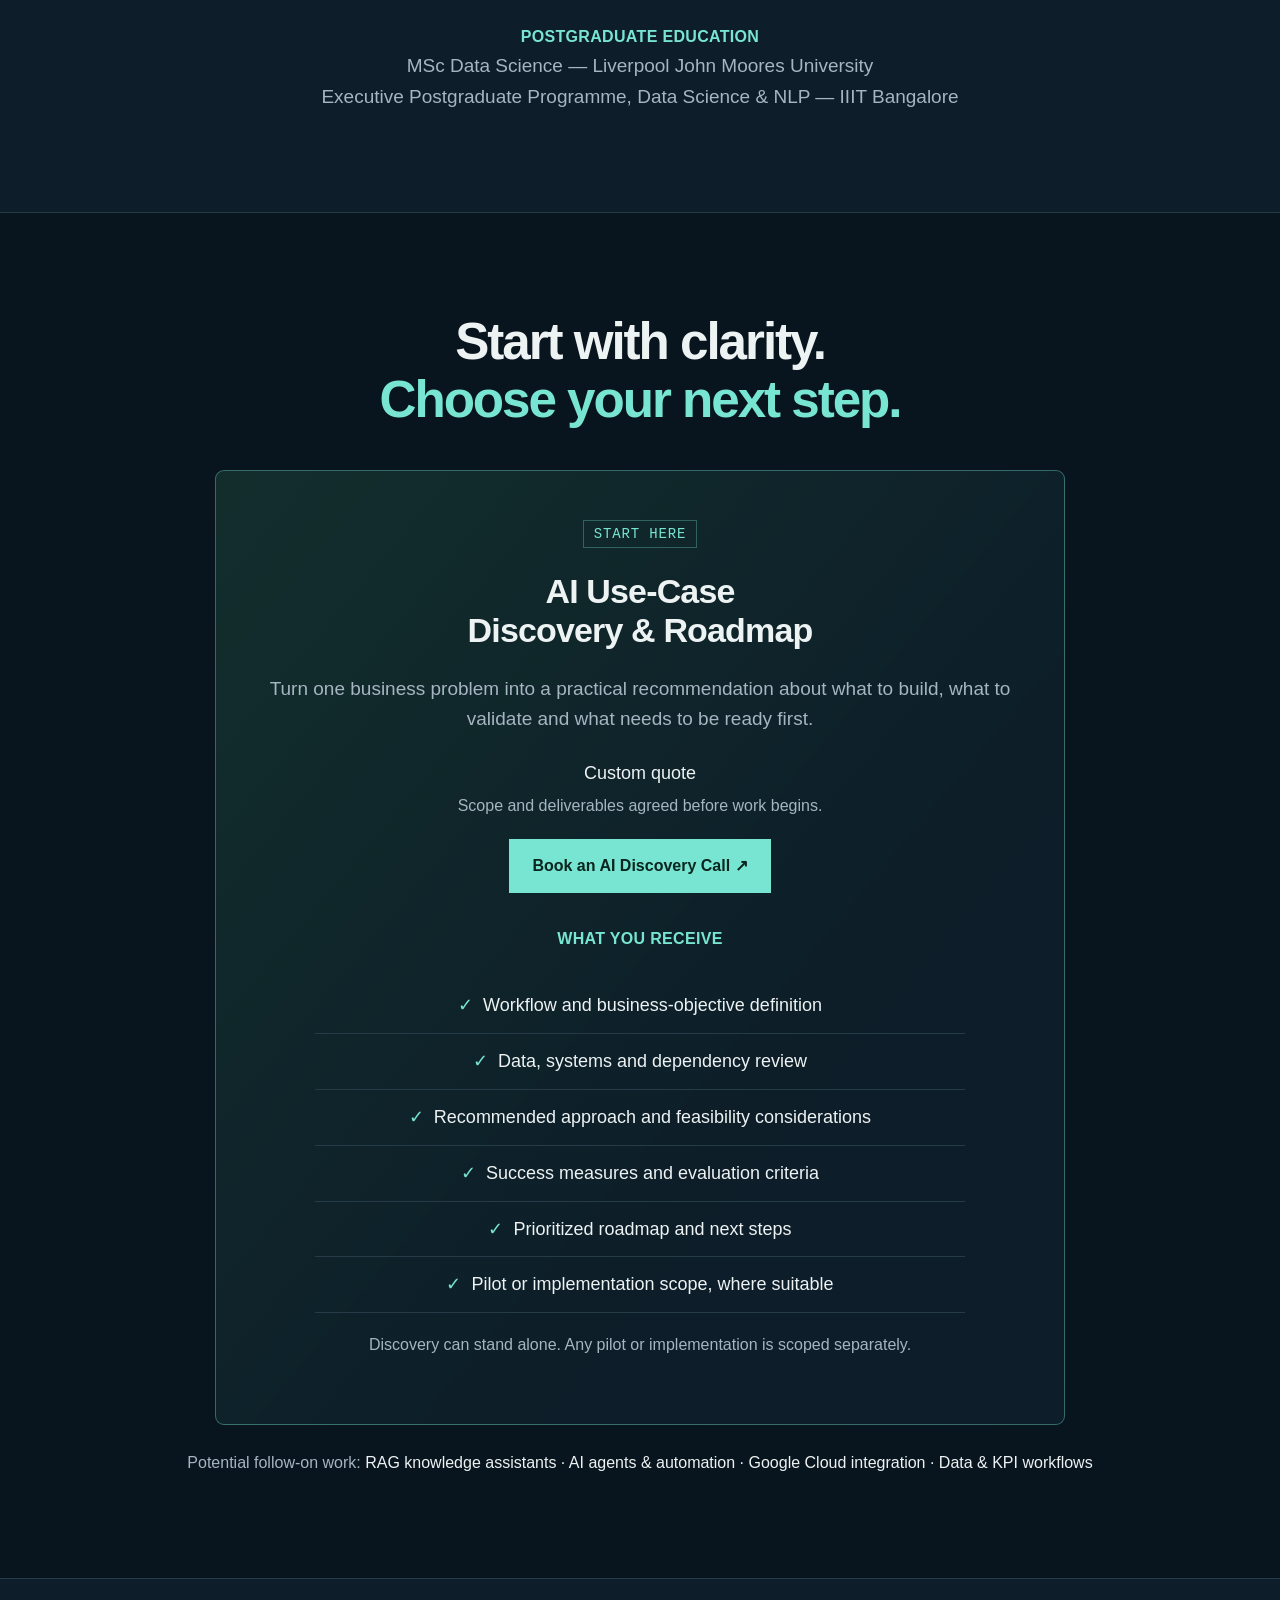
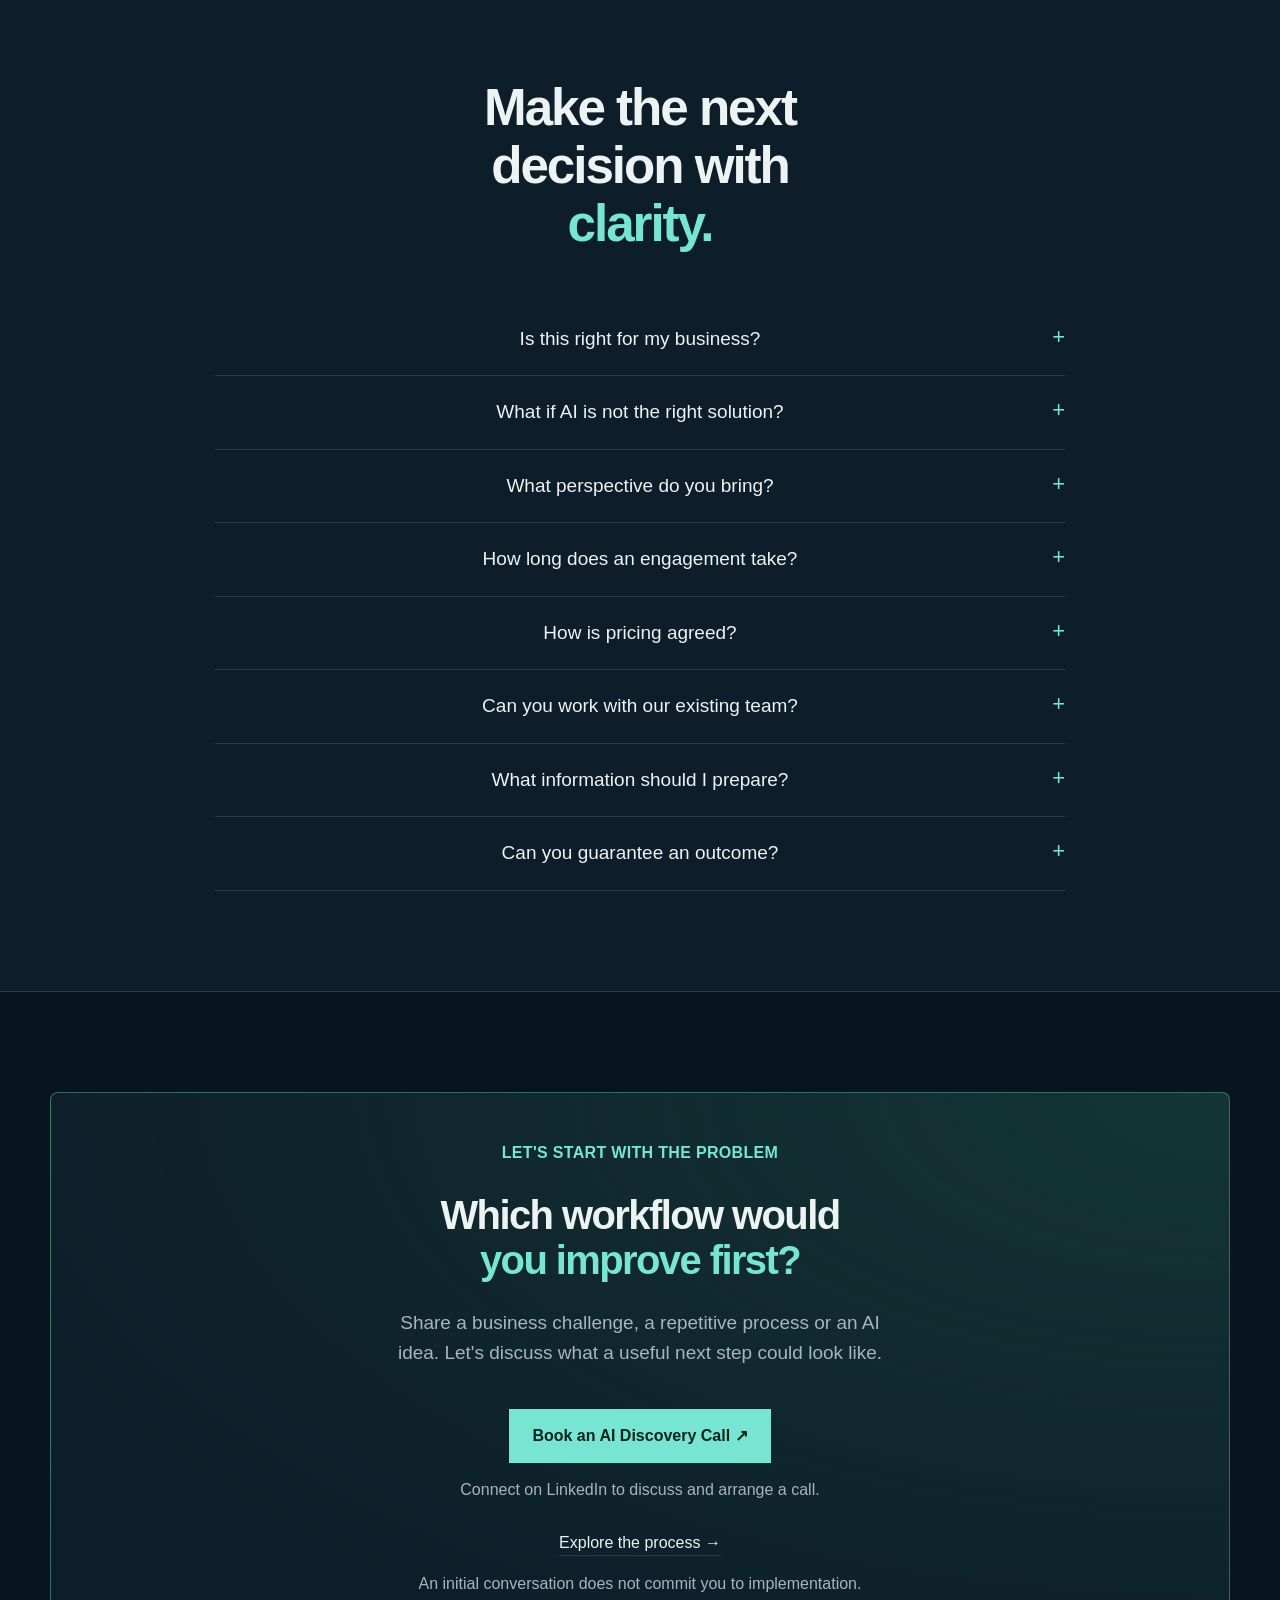
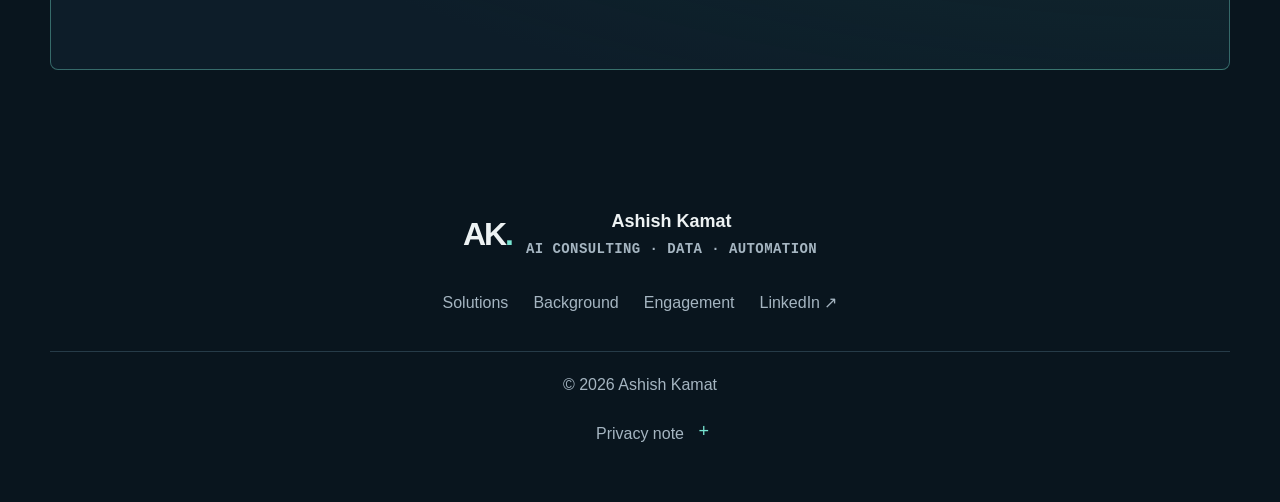
==== commit bbce92e8: "Integrate video background with glass hero and responsive fallback" ====
--- a/index.html
+++ b/index.html
@@ -1,15 +1,15 @@
-<!doctype html>
-<html lang="en"><head><meta charset="utf-8"><meta name="viewport" content="width=device-width, initial-scale=1"><title>Ashish Kamat | AI Consulting, RAG &amp; AI Agents</title><meta name="description" content="Business-focused AI consulting with Ashish Kamat. Explore AI opportunities, knowledge assistants and automated workflows."><link rel="stylesheet" href="style.css"><script src="script.js" defer></script></head><body><a class="skip" href="#main">Skip to content</a>
-<header><nav class="wrap nav" aria-label="Main navigation"><a class="brand" href="#home"><b>AK<span>.</span></b><span>Ashish Kamat<small>AI DECISION SCIENCE</small></span></a><button class="menu" aria-expanded="false" aria-controls="links">Menu</button><div id="links"><a href="#solutions">Solutions</a><a href="#process">How it works</a><a href="#background">Background</a><a href="#engagement">Engagement</a><a class="button small" href="#contact">Book an AI Discovery Call</a></div></nav></header>
-<main id="main"><section class="hero wrap" id="home"><div><p class="eyebrow"><i></i> AI DECISION SCIENCE CONSULTANT</p><h1>Reduce manual work.<br><span>Put your data <br>to work with AI.</span></h1><p class="lead">I help founders, operations leaders and product teams identify useful AI opportunities and shape practical roadmaps, knowledge assistants and automated workflows around their business.</p><div class="actions"><a class="button" href="#contact">Book an AI Discovery Call <span>↗</span></a><a class="text-link" href="#process">Explore the process →</a></div><p class="fine">Start with one workflow, a business challenge or an AI idea.</p><div class="tags"><span>Generative AI</span><span>AI agents</span><span>RAG</span><span>Google Cloud</span></div></div><div class="diagram"><div class="diagram-top"><span>FROM QUESTION TO ACTION</span><small>Illustrative workflow</small></div><div class="node"><div><strong>Business question</strong><small>What needs to work better?</small></div></div><div class="connector">↓</div><div class="node"><div><strong>Relevant company information</strong><small>Documents, data and existing systems</small></div></div><div class="connector">↓</div><div class="node accent"><div><strong>AI-assisted answer or action</strong><small>Retrieve. Reason. Connect.</small></div></div><div class="diagram-bottom">Human review <span>→</span> Measured outcome</div><p class="fine">Business context first. Technology chosen to fit.</p></div></section>
-<section class="credibility"><div class="wrap"><p class="eyebrow">A FOUNDATION ACROSS BUSINESS, DATA AND AI</p><div class="credentials"><div><small>PROFESSIONAL EXPERIENCE</small><h3>Accenture · Canalys<br>LogisticsNow</h3></div><div><small>MASTER OF SCIENCE</small><h3>Data Science</h3><p>Liverpool John Moores University</p></div><div><small>EXECUTIVE POSTGRADUATE PROGRAMME</small><h3>Data Science &amp; NLP</h3><p>IIIT Bangalore</p></div></div><p class="fine">Organizations shown reflect professional background, rather than client endorsements.</p></div></section>
-<section class="wrap section" id="challenge"><h2>You see the potential.<br><span>What should you build first?</span></h2><p class="intro">AI becomes useful when it addresses a specific problem. The starting point is understanding where work gets stuck.</p><div class="cards"><article><h3>Your team repeats the same work.</h3><p>Searching, summarizing, copying information and passing tasks between systems take attention away from higher-value work.</p><p class="consequence">Every handoff adds another opportunity for delays and missed context.</p></article><article><h3>Your knowledge is hard to access.</h3><p>Reports, procedures and documentation exist. Finding the relevant information when someone needs it is another matter.</p><p class="consequence">People repeat questions and spend time searching instead of acting.</p></article><article><h3>Your AI priorities are unclear.</h3><p>A chatbot, an agent or a new platform all sound promising. It is harder to decide which solves a meaningful business problem.</p><p class="consequence">Unclear data requirements and success criteria make the investment difficult to assess.</p></article></div></section>
-<section class="panel"><div class="wrap section" id="solutions"><h2>A clearer path to<br><span>useful AI.</span></h2><p class="intro">Connect business analysis, data science and AI implementation to understand what fits, what is ready and what to do next.</p><article class="solution"><div><h3>Know which opportunity<br>deserves attention.</h3><p>Assess the workflow, business objective, available data and constraints before choosing technology. Build a clearer picture of the opportunity, dependencies and next steps.</p><div class="tags"><span>Use-case discovery</span><span>Feasibility</span><span>AI roadmaps</span></div></div><div class="mini"><small>BUSINESS VALUE × FEASIBILITY</small><div class="matrix"><span>Explore</span><strong>Prioritize</strong><span>Reconsider</span><span>Assess</span></div></div></article><article class="solution"><div><h3>Make business knowledge<br>easier to use.</h3><p>Shape assistants that retrieve relevant information around the questions your team asks, with source references and a plan for handling questions the system cannot answer.</p><div class="tags"><span>RAG</span><span>Knowledge assistants</span><span>LLM integration</span></div></div><div class="mini"><small>ILLUSTRATIVE KNOWLEDGE JOURNEY</small><p>Question</p><span>↓</span><p>Relevant information</p><span>↓</span><p class="teal">Answer + source</p></div></article><article class="solution"><div><h3>Reduce manual coordination<br>where it makes sense.</h3><p>Connect suitable repeatable steps through AI agents, APIs and automation. Define approval points, human ownership and the measures that tell you whether the workflow is helping.</p><div class="tags"><span>AI agents</span><span>Workflow automation</span><span>Google Cloud</span></div></div><div class="mini"><small>ILLUSTRATIVE CONNECTED WORKFLOW</small><p>Input → AI-assisted task</p><p class="teal">Human approval checkpoint</p><p>Connected system → Outcome</p></div></article><div class="stack"><small>TECHNOLOGY, SELECTED TO FIT</small><p>Python · SQL · OpenAI API · Google ADK · Vertex AI · BigQuery · Cloud Run · Firestore · Docker</p></div></div></section>
-<section class="wrap section" id="process"><h2>One problem.<br><span>Four deliberate steps.</span></h2><ol class="steps"><li><small>DEFINE</small><h3>Start with the work.</h3><p>Describe the problem, who experiences it and the outcome that matters.</p><strong>A clear business objective.</strong></li><li><small>ASSESS</small><h3>Check what is ready.</h3><p>Review data, systems, constraints and the possible approaches.</p><strong>A scoped recommendation.</strong></li><li><small>VALIDATE</small><h3>Test the useful part.</h3><p>Where appropriate, validate a focused pilot against agreed criteria.</p><strong>Evidence for the next decision.</strong></li><li><small>IMPLEMENT</small><h3>Build with ownership.</h3><p>Implement the agreed scope, document the workflow and define how to measure it.</p><strong>Clear limits and next steps.</strong></li></ol></section>
-<section class="panel"><div class="wrap section background" id="background"><div><div class="portrait identity" aria-label="Ashish Kamat initials"><span>AK<span class="teal">.</span></span><small>BUSINESS · DATA · AI</small></div><h3>Ashish Kamat</h3><p>Mumbai, India</p><a class="text-link" href="https://www.linkedin.com/in/ashish-kamat-genai-datascientist/" target="_blank" rel="noopener noreferrer">View LinkedIn profile ↗</a></div><div><h2>Business context.<br>Analytical depth.<br><span>Applied AI.</span></h2><p class="intro">A career spanning technical documentation, data analytics and enterprise AI consulting brings both business and technical perspectives to the conversation.</p><div class="experience"><small>AI DECISION SCIENCE / ACCENTURE</small><h3>From business opportunity to AI use case.</h3><p>Role responsibilities include identifying AI opportunities, developing roadmaps and working with business and technology stakeholders on Generative AI and intelligent automation.</p></div><div class="experience"><small>DATA ANALYTICS / CANALYS &amp; LOGISTICSNOW</small><h3>A foundation in real business data.</h3><p>Experience across Python, SQL, analysis and business reporting provides context for the data and workflows an AI solution depends on.</p></div><div class="experience"><small>POSTGRADUATE EDUCATION</small><p>MSc Data Science — Liverpool John Moores University<br>Executive Postgraduate Programme, Data Science &amp; NLP — IIIT Bangalore</p></div></div></div></section>
-<section class="wrap section" id="engagement"><h2>Start with clarity.<br><span>Choose your next step.</span></h2><div class="offer"><div><span class="badge">START HERE</span><h3>AI Use-Case<br>Discovery &amp; Roadmap</h3><p>Turn one business problem into a practical recommendation about what to build, what to validate and what needs to be ready first.</p><p class="price">Custom quote <small>Scope and deliverables agreed before work begins.</small></p><a class="button" href="#contact">Book an AI Discovery Call ↗</a></div><div><small>WHAT YOU RECEIVE</small><ul class="checks"><li>Workflow and business-objective definition</li><li>Data, systems and dependency review</li><li>Recommended approach and feasibility considerations</li><li>Success measures and evaluation criteria</li><li>Prioritized roadmap and next steps</li><li>Pilot or implementation scope, where suitable</li></ul><p class="fine">Discovery can stand alone. Any pilot or implementation is scoped separately.</p></div></div><p class="follow">Potential follow-on work: <span>RAG knowledge assistants · AI agents &amp; automation · Google Cloud integration · Data &amp; KPI workflows</span></p></section>
-<section class="panel"><div class="wrap section faq" id="faq"><div><h2>Make the next<br>decision with<br><span>clarity.</span></h2></div><div><details><summary>Is this right for my business?</summary><p>It is a useful starting point if you have a specific knowledge, workflow or automation challenge and want to assess how AI could help. You can begin with a problem rather than a fully written technical brief.</p></details><details><summary>What if AI is not the right solution?</summary><p>The assessment should help establish that. A simpler automation, better data foundation or workflow change may be more appropriate. The recommendation should follow the problem.</p></details><details><summary>What perspective do you bring?</summary><p>My background combines business analytics, data science and AI consulting, with exposure to Generative AI, agents and cloud technologies. I consider the business objective alongside the data and implementation requirements.</p></details><details><summary>How long does an engagement take?</summary><p>Timing depends on the use case, data readiness, integrations and approval requirements. Milestones and deliverables are agreed after the initial discussion.</p></details><details><summary>How is pricing agreed?</summary><p>Pricing follows the agreed scope. Discovery, a pilot and implementation can be separate engagements, with deliverables and commercial terms agreed before paid work begins.</p></details><details><summary>Can you work with our existing team?</summary><p>We can discuss how the engagement fits your team, including responsibilities, access, review points and handover requirements.</p></details><details><summary>What information should I prepare?</summary><p>Bring a short description of the workflow, current systems, the people involved and what a better outcome would look like. Agree how information will be handled before sharing confidential data.</p></details><details><summary>Can you guarantee an outcome?</summary><p>Reliable claims require a defined use case, representative data and agreed evaluation. A prototype alone does not establish production performance or business returns. Those should be assessed through evidence.</p></details></div></div></section>
-<section class="wrap section" id="contact"><div class="contact"><div><p class="eyebrow">LET'S START WITH THE PROBLEM</p><h2>Which workflow would<br><span>you improve first?</span></h2><p>Share a business challenge, a repetitive process or an AI idea. Let's discuss what a useful next step could look like.</p></div><div><a class="button" href="https://www.linkedin.com/in/ashish-kamat-genai-datascientist/" target="_blank" rel="noopener noreferrer">Book an AI Discovery Call ↗</a><p class="fine">Connect on LinkedIn to discuss and arrange a call.</p><a class="text-link" href="#process">Explore the process →</a><p class="fine">An initial conversation does not commit you to implementation.</p></div></div></section></main>
+<!doctype html>
+<html lang="en"><head><meta charset="utf-8"><meta name="viewport" content="width=device-width, initial-scale=1"><title>Ashish Kamat | AI Consulting, RAG &amp; AI Agents</title><meta name="description" content="Business-focused AI consulting with Ashish Kamat. Explore AI opportunities, knowledge assistants and automated workflows."><link rel="stylesheet" href="style.css"><script src="script.js" defer></script></head><body><a class="skip" href="#main">Skip to content</a>
+<header><nav class="wrap nav" aria-label="Main navigation"><a class="brand" href="#home"><b>AK<span>.</span></b><span>Ashish Kamat<small>AI DECISION SCIENCE</small></span></a><button class="menu" aria-expanded="false" aria-controls="links">Menu</button><div id="links"><a href="#solutions">Solutions</a><a href="#process">How it works</a><a href="#background">Background</a><a href="#engagement">Engagement</a><a class="button small" href="#contact">Book an AI Discovery Call</a></div></nav></header>
+<main id="main"><section class="hero wrap" id="home"><div class="hero-video-background" aria-hidden="true"><video id="hero-video" muted loop playsinline preload="metadata" poster="assets/hero-poster.jpg" tabindex="-1"><source src="assets/hero-video.mp4" type="video/mp4"/></video></div><div class="hero-glass"><p class="eyebrow"><i></i> AI DECISION SCIENCE CONSULTANT</p><h1>Reduce manual work.<br><span>Put your data <br>to work with AI.</span></h1><p class="lead">I help founders, operations leaders and product teams identify useful AI opportunities and shape practical roadmaps, knowledge assistants and automated workflows around their business.</p><div class="actions"><a class="button" href="#contact">Book an AI Discovery Call <span>↗</span></a><a class="text-link" href="#process">Explore the process →</a></div><p class="fine">Start with one workflow, a business challenge or an AI idea.</p><div class="tags"><span>Generative AI</span><span>AI agents</span><span>RAG</span><span>Google Cloud</span></div></div></section>
+<section class="credibility"><div class="wrap"><p class="eyebrow">A FOUNDATION ACROSS BUSINESS, DATA AND AI</p><div class="credentials"><div><small>PROFESSIONAL EXPERIENCE</small><h3>Accenture · Canalys<br>LogisticsNow</h3></div><div><small>MASTER OF SCIENCE</small><h3>Data Science</h3><p>Liverpool John Moores University</p></div><div><small>EXECUTIVE POSTGRADUATE PROGRAMME</small><h3>Data Science &amp; NLP</h3><p>IIIT Bangalore</p></div></div><p class="fine">Organizations shown reflect professional background, rather than client endorsements.</p></div></section>
+<section class="wrap section" id="challenge"><h2>You see the potential.<br><span>What should you build first?</span></h2><p class="intro">AI becomes useful when it addresses a specific problem. The starting point is understanding where work gets stuck.</p><div class="cards"><article><h3>Your team repeats the same work.</h3><p>Searching, summarizing, copying information and passing tasks between systems take attention away from higher-value work.</p><p class="consequence">Every handoff adds another opportunity for delays and missed context.</p></article><article><h3>Your knowledge is hard to access.</h3><p>Reports, procedures and documentation exist. Finding the relevant information when someone needs it is another matter.</p><p class="consequence">People repeat questions and spend time searching instead of acting.</p></article><article><h3>Your AI priorities are unclear.</h3><p>A chatbot, an agent or a new platform all sound promising. It is harder to decide which solves a meaningful business problem.</p><p class="consequence">Unclear data requirements and success criteria make the investment difficult to assess.</p></article></div></section>
+<section class="panel"><div class="wrap section" id="solutions"><h2>A clearer path to<br><span>useful AI.</span></h2><p class="intro">Connect business analysis, data science and AI implementation to understand what fits, what is ready and what to do next.</p><article class="solution"><div><h3>Know which opportunity<br>deserves attention.</h3><p>Assess the workflow, business objective, available data and constraints before choosing technology. Build a clearer picture of the opportunity, dependencies and next steps.</p><div class="tags"><span>Use-case discovery</span><span>Feasibility</span><span>AI roadmaps</span></div></div><div class="mini"><small>BUSINESS VALUE × FEASIBILITY</small><div class="matrix"><span>Explore</span><strong>Prioritize</strong><span>Reconsider</span><span>Assess</span></div></div></article><article class="solution"><div><h3>Make business knowledge<br>easier to use.</h3><p>Shape assistants that retrieve relevant information around the questions your team asks, with source references and a plan for handling questions the system cannot answer.</p><div class="tags"><span>RAG</span><span>Knowledge assistants</span><span>LLM integration</span></div></div><div class="mini"><small>ILLUSTRATIVE KNOWLEDGE JOURNEY</small><p>Question</p><span>↓</span><p>Relevant information</p><span>↓</span><p class="teal">Answer + source</p></div></article><article class="solution"><div><h3>Reduce manual coordination<br>where it makes sense.</h3><p>Connect suitable repeatable steps through AI agents, APIs and automation. Define approval points, human ownership and the measures that tell you whether the workflow is helping.</p><div class="tags"><span>AI agents</span><span>Workflow automation</span><span>Google Cloud</span></div></div><div class="mini"><small>ILLUSTRATIVE CONNECTED WORKFLOW</small><p>Input → AI-assisted task</p><p class="teal">Human approval checkpoint</p><p>Connected system → Outcome</p></div></article><div class="stack"><small>TECHNOLOGY, SELECTED TO FIT</small><p>Python · SQL · OpenAI API · Google ADK · Vertex AI · BigQuery · Cloud Run · Firestore · Docker</p></div></div></section>
+<section class="wrap section" id="process"><h2>One problem.<br><span>Four deliberate steps.</span></h2><ol class="steps"><li><small>DEFINE</small><h3>Start with the work.</h3><p>Describe the problem, who experiences it and the outcome that matters.</p><strong>A clear business objective.</strong></li><li><small>ASSESS</small><h3>Check what is ready.</h3><p>Review data, systems, constraints and the possible approaches.</p><strong>A scoped recommendation.</strong></li><li><small>VALIDATE</small><h3>Test the useful part.</h3><p>Where appropriate, validate a focused pilot against agreed criteria.</p><strong>Evidence for the next decision.</strong></li><li><small>IMPLEMENT</small><h3>Build with ownership.</h3><p>Implement the agreed scope, document the workflow and define how to measure it.</p><strong>Clear limits and next steps.</strong></li></ol></section>
+<section class="panel"><div class="wrap section background" id="background"><div><div class="portrait identity" aria-label="Ashish Kamat initials"><span>AK<span class="teal">.</span></span><small>BUSINESS · DATA · AI</small></div><h3>Ashish Kamat</h3><p>Mumbai, India</p><a class="text-link" href="https://www.linkedin.com/in/ashish-kamat-genai-datascientist/" target="_blank" rel="noopener noreferrer">View LinkedIn profile ↗</a></div><div><h2>Business context.<br>Analytical depth.<br><span>Applied AI.</span></h2><p class="intro">A career spanning technical documentation, data analytics and enterprise AI consulting brings both business and technical perspectives to the conversation.</p><div class="experience"><small>AI DECISION SCIENCE / ACCENTURE</small><h3>From business opportunity to AI use case.</h3><p>Role responsibilities include identifying AI opportunities, developing roadmaps and working with business and technology stakeholders on Generative AI and intelligent automation.</p></div><div class="experience"><small>DATA ANALYTICS / CANALYS &amp; LOGISTICSNOW</small><h3>A foundation in real business data.</h3><p>Experience across Python, SQL, analysis and business reporting provides context for the data and workflows an AI solution depends on.</p></div><div class="experience"><small>POSTGRADUATE EDUCATION</small><p>MSc Data Science — Liverpool John Moores University<br>Executive Postgraduate Programme, Data Science &amp; NLP — IIIT Bangalore</p></div></div></div></section>
+<section class="wrap section" id="engagement"><h2>Start with clarity.<br><span>Choose your next step.</span></h2><div class="offer"><div><span class="badge">START HERE</span><h3>AI Use-Case<br>Discovery &amp; Roadmap</h3><p>Turn one business problem into a practical recommendation about what to build, what to validate and what needs to be ready first.</p><p class="price">Custom quote <small>Scope and deliverables agreed before work begins.</small></p><a class="button" href="#contact">Book an AI Discovery Call ↗</a></div><div><small>WHAT YOU RECEIVE</small><ul class="checks"><li>Workflow and business-objective definition</li><li>Data, systems and dependency review</li><li>Recommended approach and feasibility considerations</li><li>Success measures and evaluation criteria</li><li>Prioritized roadmap and next steps</li><li>Pilot or implementation scope, where suitable</li></ul><p class="fine">Discovery can stand alone. Any pilot or implementation is scoped separately.</p></div></div><p class="follow">Potential follow-on work: <span>RAG knowledge assistants · AI agents &amp; automation · Google Cloud integration · Data &amp; KPI workflows</span></p></section>
+<section class="panel"><div class="wrap section faq" id="faq"><div><h2>Make the next<br>decision with<br><span>clarity.</span></h2></div><div><details><summary>Is this right for my business?</summary><p>It is a useful starting point if you have a specific knowledge, workflow or automation challenge and want to assess how AI could help. You can begin with a problem rather than a fully written technical brief.</p></details><details><summary>What if AI is not the right solution?</summary><p>The assessment should help establish that. A simpler automation, better data foundation or workflow change may be more appropriate. The recommendation should follow the problem.</p></details><details><summary>What perspective do you bring?</summary><p>My background combines business analytics, data science and AI consulting, with exposure to Generative AI, agents and cloud technologies. I consider the business objective alongside the data and implementation requirements.</p></details><details><summary>How long does an engagement take?</summary><p>Timing depends on the use case, data readiness, integrations and approval requirements. Milestones and deliverables are agreed after the initial discussion.</p></details><details><summary>How is pricing agreed?</summary><p>Pricing follows the agreed scope. Discovery, a pilot and implementation can be separate engagements, with deliverables and commercial terms agreed before paid work begins.</p></details><details><summary>Can you work with our existing team?</summary><p>We can discuss how the engagement fits your team, including responsibilities, access, review points and handover requirements.</p></details><details><summary>What information should I prepare?</summary><p>Bring a short description of the workflow, current systems, the people involved and what a better outcome would look like. Agree how information will be handled before sharing confidential data.</p></details><details><summary>Can you guarantee an outcome?</summary><p>Reliable claims require a defined use case, representative data and agreed evaluation. A prototype alone does not establish production performance or business returns. Those should be assessed through evidence.</p></details></div></div></section>
+<section class="wrap section" id="contact"><div class="contact"><div><p class="eyebrow">LET'S START WITH THE PROBLEM</p><h2>Which workflow would<br><span>you improve first?</span></h2><p>Share a business challenge, a repetitive process or an AI idea. Let's discuss what a useful next step could look like.</p></div><div><a class="button" href="https://www.linkedin.com/in/ashish-kamat-genai-datascientist/" target="_blank" rel="noopener noreferrer">Book an AI Discovery Call ↗</a><p class="fine">Connect on LinkedIn to discuss and arrange a call.</p><a class="text-link" href="#process">Explore the process →</a><p class="fine">An initial conversation does not commit you to implementation.</p></div></div></section></main>
 <footer class="wrap"><div class="footer-top"><a class="brand" href="#home"><b>AK<span>.</span></b><span>Ashish Kamat<small>AI CONSULTING · DATA · AUTOMATION</small></span></a><div><a href="#solutions">Solutions</a><a href="#background">Background</a><a href="#engagement">Engagement</a><a href="https://www.linkedin.com/in/ashish-kamat-genai-datascientist/" target="_blank" rel="noopener noreferrer">LinkedIn ↗</a></div></div><div class="footer-bottom"><span>© 2026 Ashish Kamat</span><details><summary>Privacy note</summary><p>This page does not collect contact-form submissions. Contact takes place through LinkedIn under its privacy policy. Hosting providers may process routine request data. Agree appropriate handling before sharing confidential information.</p></details></div></footer></body></html>
 
 
--- a/style.css
+++ b/style.css
@@ -14,3 +14,16 @@
 /* Centered presentation across the landing page. */
 main{text-align:center}.hero{grid-template-columns:1fr;justify-items:center}.hero>div:first-child{max-width:900px;width:100%}.hero h1 br:last-child{display:none}.lead,.intro,.solution p,.contact p{margin-left:auto;margin-right:auto}.actions,.tags{justify-content:center}.actions .text-link{align-self:center}.diagram{width:100%;max-width:650px}.diagram-top,.diagram-bottom{justify-content:center;gap:20px}.node{justify-content:center}.credentials>div{text-align:center}.cards article{text-align:center}.solution{grid-template-columns:1fr;justify-items:center;gap:25px}.solution>div:first-child{max-width:750px}.solution .mini{grid-column:1;max-width:440px;width:100%}.steps li{text-align:center}.background{grid-template-columns:1fr;justify-items:center;gap:40px}.background>div{width:100%;max-width:800px}.portrait{margin-left:auto;margin-right:auto}.experience{max-width:750px;margin-left:auto;margin-right:auto}.offer{grid-template-columns:1fr;max-width:850px;margin-left:auto;margin-right:auto;gap:30px}.checks{max-width:650px;margin-left:auto;margin-right:auto}.checks li{padding-left:0}.checks li:before{position:static;margin-right:10px}.faq{grid-template-columns:1fr;gap:25px}.faq>div:last-child{max-width:850px;width:100%;margin:auto}summary{text-align:center;padding-left:28px}.contact{grid-template-columns:1fr;justify-items:center;gap:20px}.contact>div:last-child{text-align:center}.contact .button{width:auto}.footer-top{flex-direction:column;align-items:center;text-align:center}.footer-top>div{justify-content:center}.footer-bottom{flex-direction:column;align-items:center;text-align:center}.footer-bottom details{max-width:650px}.footer-bottom summary{padding-left:25px}.footer-bottom p{padding-right:0}.brand{justify-content:center}
 @media(max-width:600px){.hero h1{font-size:clamp(2.5rem,9vw,2.875rem)}.hero h1 br:last-child{display:block}.actions .text-link{align-self:center}.contact .button{width:100%}.diagram-bottom{display:flex}.credentials>div+div{padding-left:0}.footer-top>div{display:flex;justify-content:center}.checks li{padding-left:0}}
+.hero-video{position:relative;width:100%;max-width:1060px;aspect-ratio:16/9;overflow:hidden;border:1px solid var(--line);border-radius:18px;background:#0b1422;box-shadow:0 24px 70px #0003}
+.hero-video video{display:block;width:100%;height:100%;object-fit:cover}
+.video-toggle{position:absolute;right:16px;bottom:16px;padding:11px 17px;min-height:44px;background:#07131fe8;color:#fff;border:1px solid #ffffff70;border-radius:8px;font:inherit;font-size:15px;cursor:pointer}.video-toggle:focus-visible{outline:3px solid #fff;outline-offset:3px}
+@media(max-width:600px){.hero-video{border-radius:10px}.video-toggle{right:10px;bottom:10px;font-size:14px}}
+/* One immersive hero: video, glass and copy in a single composition. */
+.hero{position:relative;isolation:isolate;overflow:hidden;width:100%;max-width:none;min-height:calc(100svh - 90px);padding:80px 24px;display:grid;place-items:center}
+.hero>.hero-video-background{position:absolute;inset:0;z-index:-2;width:100%;max-width:none;height:100%;pointer-events:none}
+.hero-video-background video{width:100%;height:100%;object-fit:cover;object-position:center}
+.hero:after{content:'';position:absolute;inset:0;z-index:-1;background:linear-gradient(110deg,rgba(4,12,25,.72),rgba(12,15,35,.43),rgba(4,12,25,.65))}
+.hero>.hero-glass{width:min(920px,100%);padding:48px 46px;background:linear-gradient(135deg,#0b16264d,#16213e33);border:1px solid #ffffff29;border-radius:28px;backdrop-filter:blur(9px);-webkit-backdrop-filter:blur(9px);box-shadow:0 24px 80px #0003;text-align:center}
+.hero h1{color:#fff;text-shadow:0 2px 22px #0005}.hero h1 span{color:#b8f1ff}.hero .lead,.hero .fine{color:#e0e9f3}.hero .eyebrow{color:#b8f1ff}.hero .text-link{color:#fff}.hero .tags span{background:#ffffff0d;border-color:#ffffff38;color:#ecf5ff}.hero .lead{max-width:740px}
+@media(max-width:600px){.hero{padding:36px 16px;min-height:calc(100svh - 80px)}.hero>.hero-glass{padding:30px 20px;border-radius:20px;backdrop-filter:blur(6px);-webkit-backdrop-filter:blur(6px)}.hero h1{font-size:clamp(2.2rem,8.6vw,2.875rem)}.hero-video-background video{object-position:52% center}.hero .lead{font-size:17px}.hero .tags{gap:7px}.hero .tags span{font-size:13px}}
+.hero>div.hero-video-background:first-child{width:100%;max-width:none;left:0;right:0}
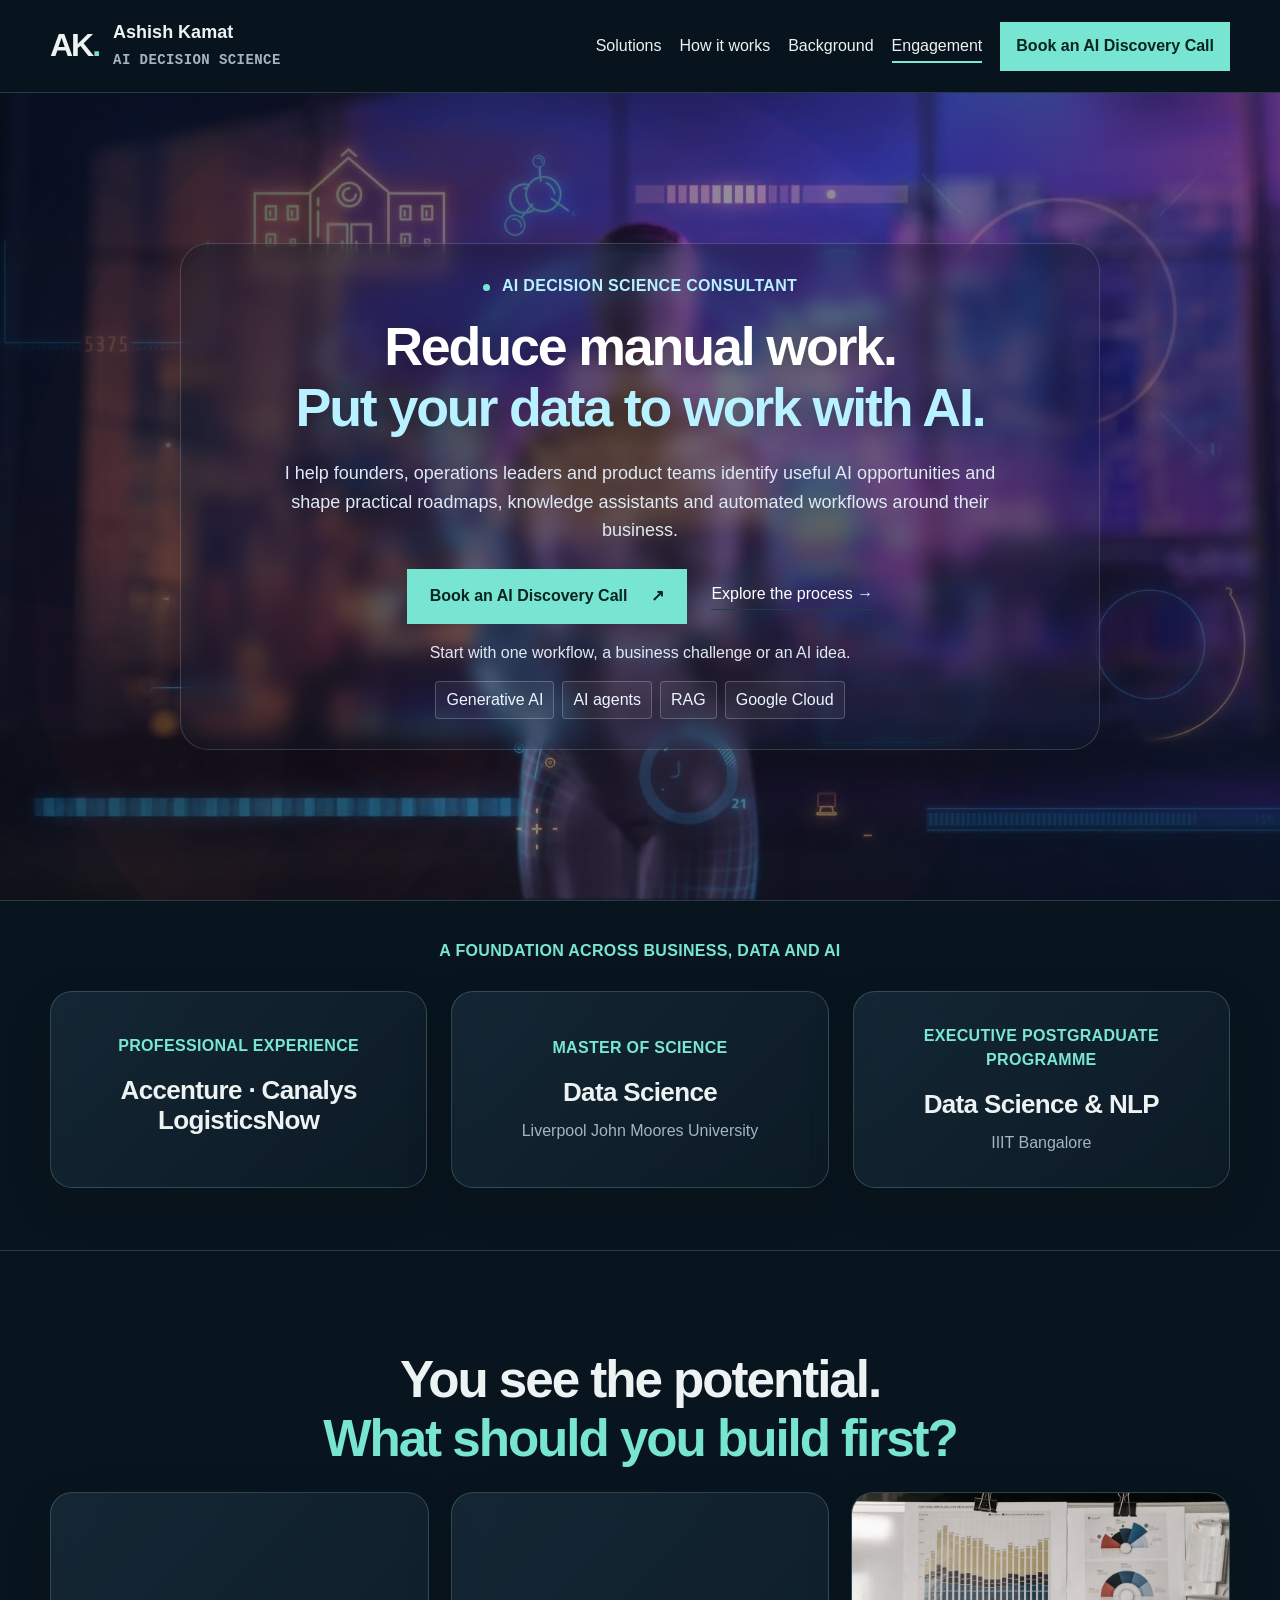
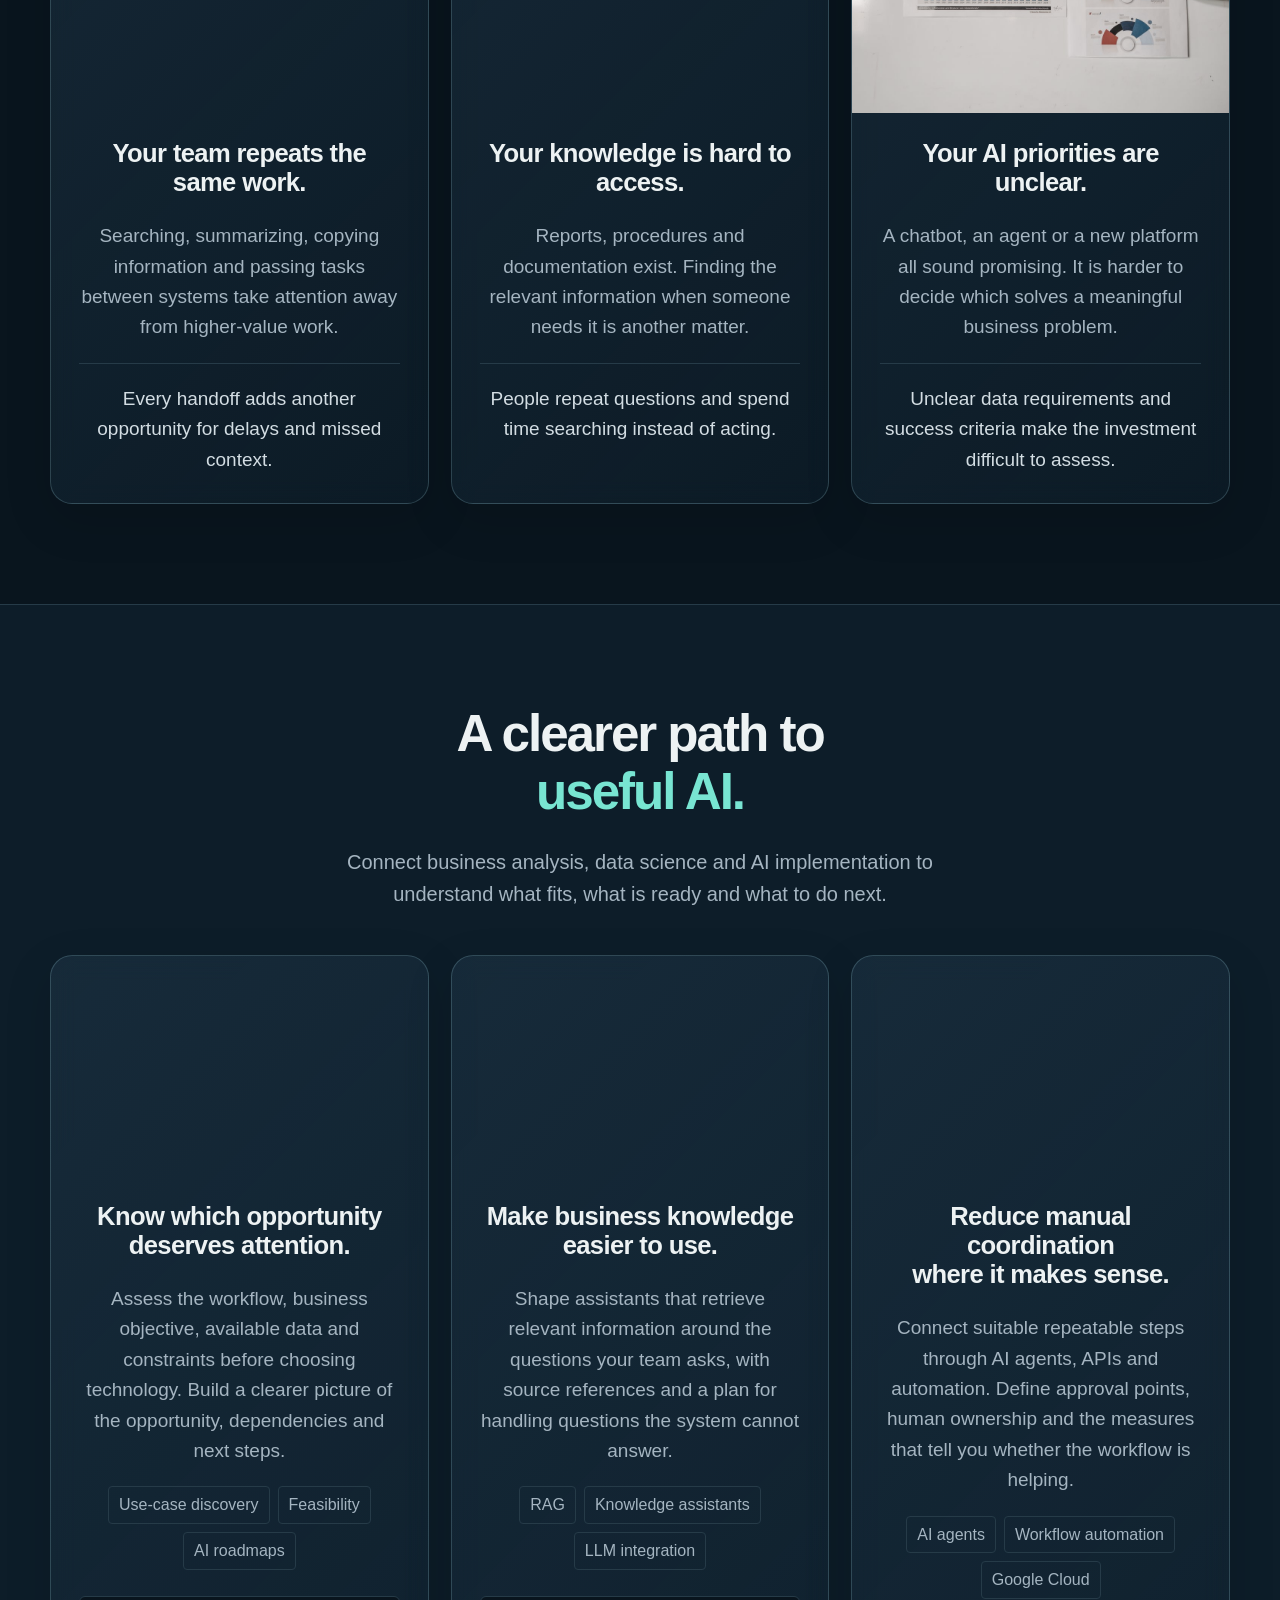
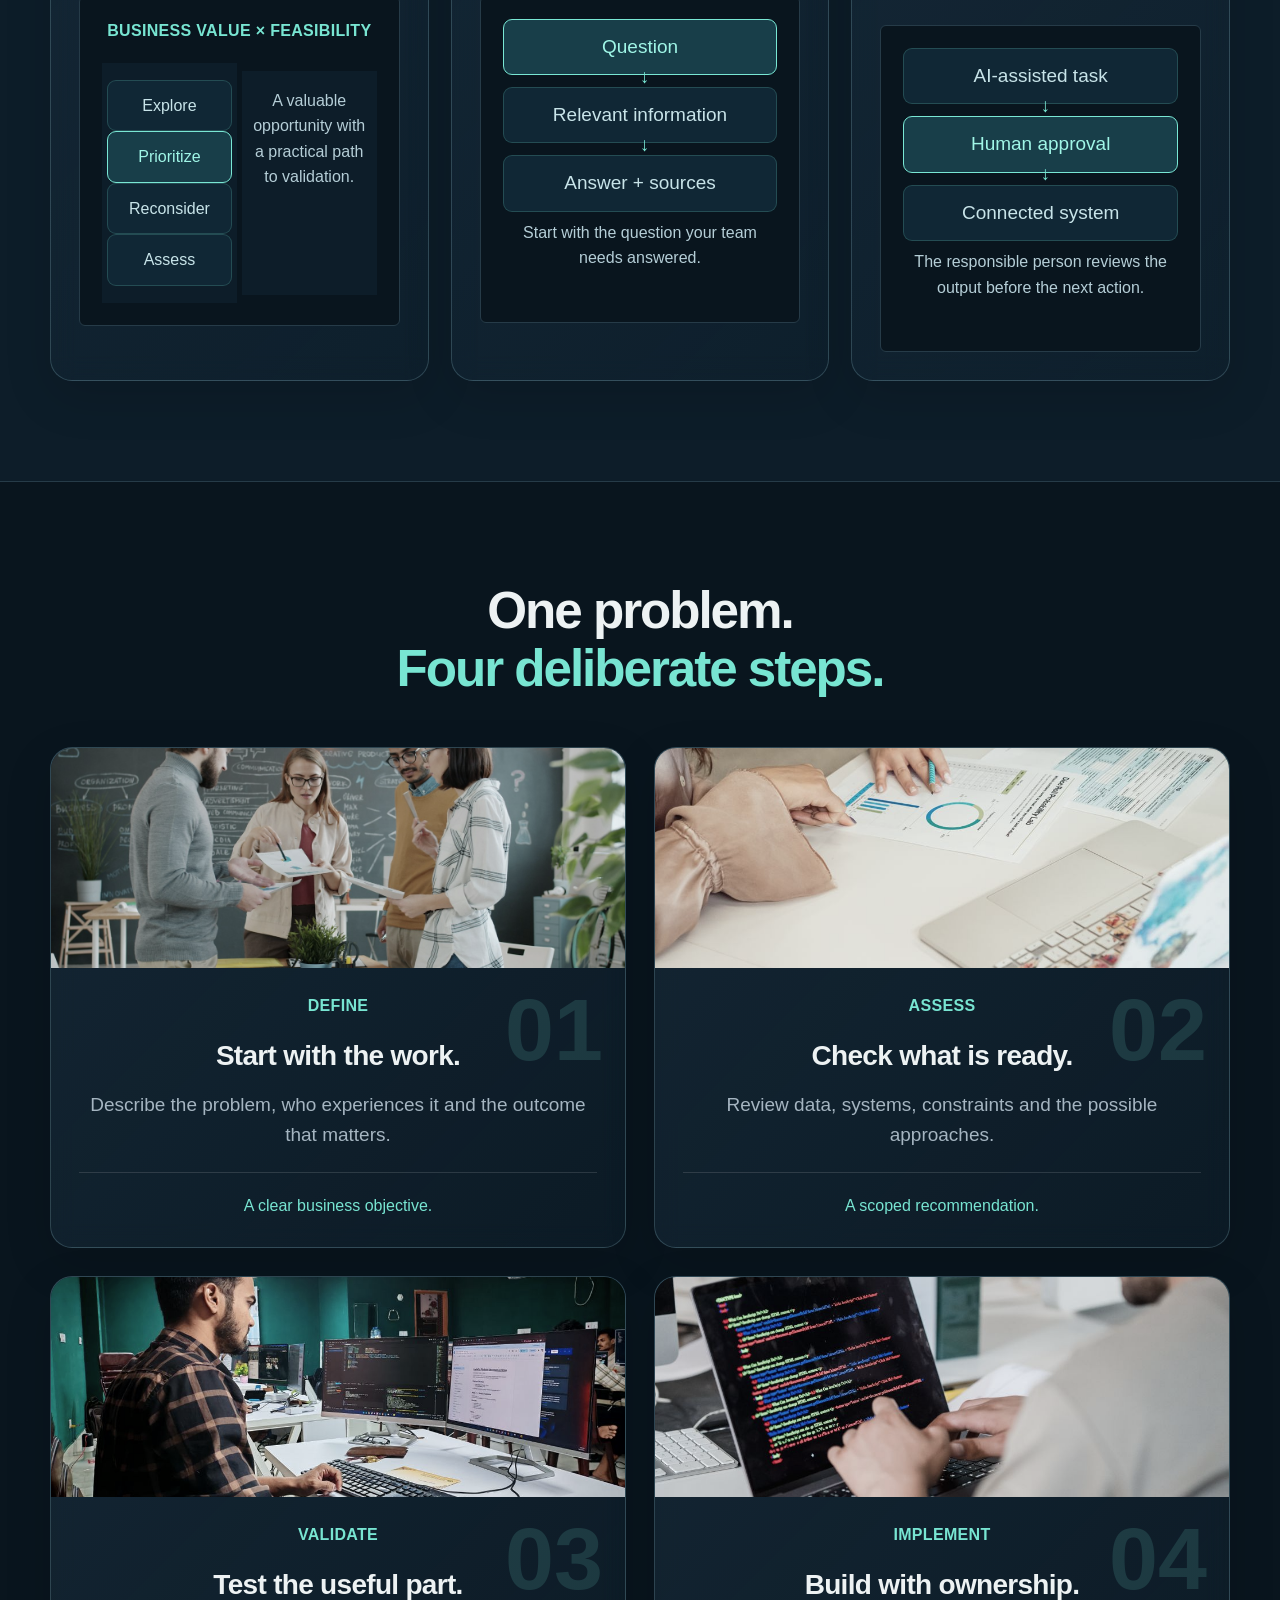
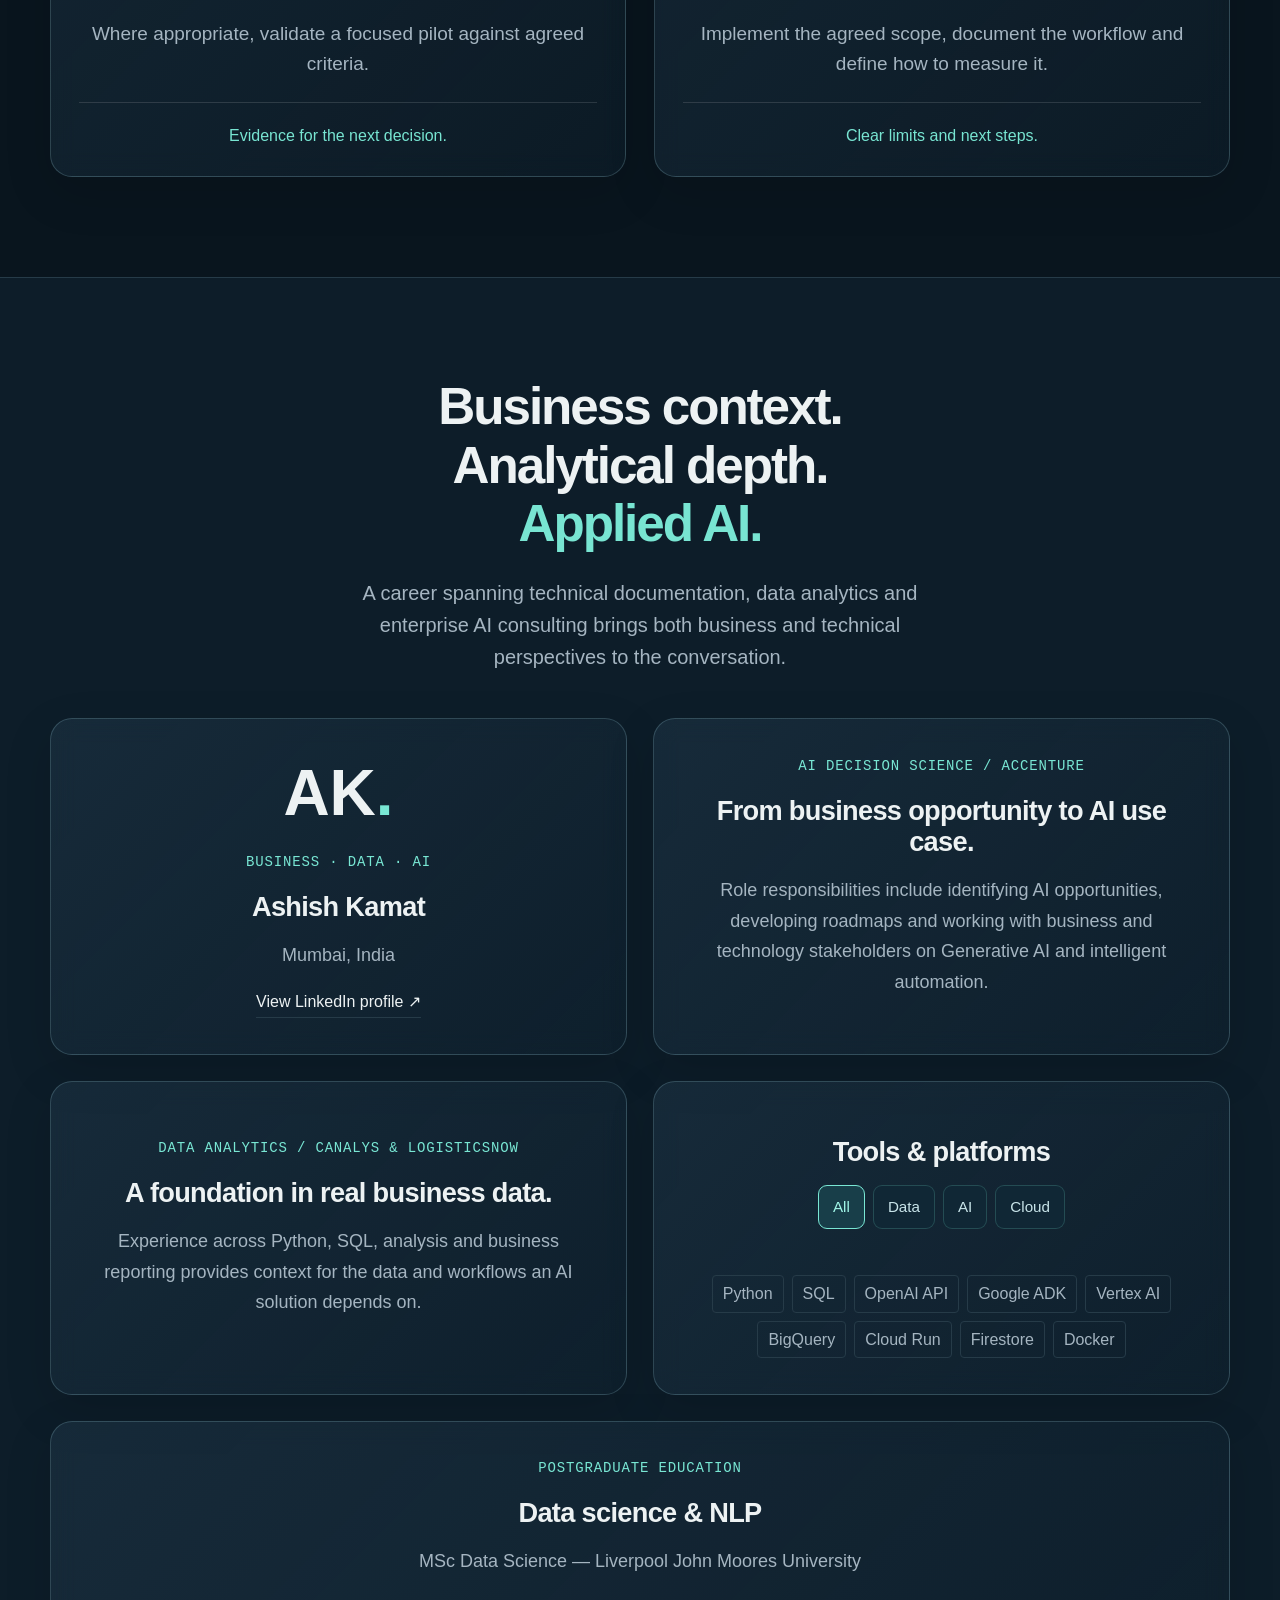
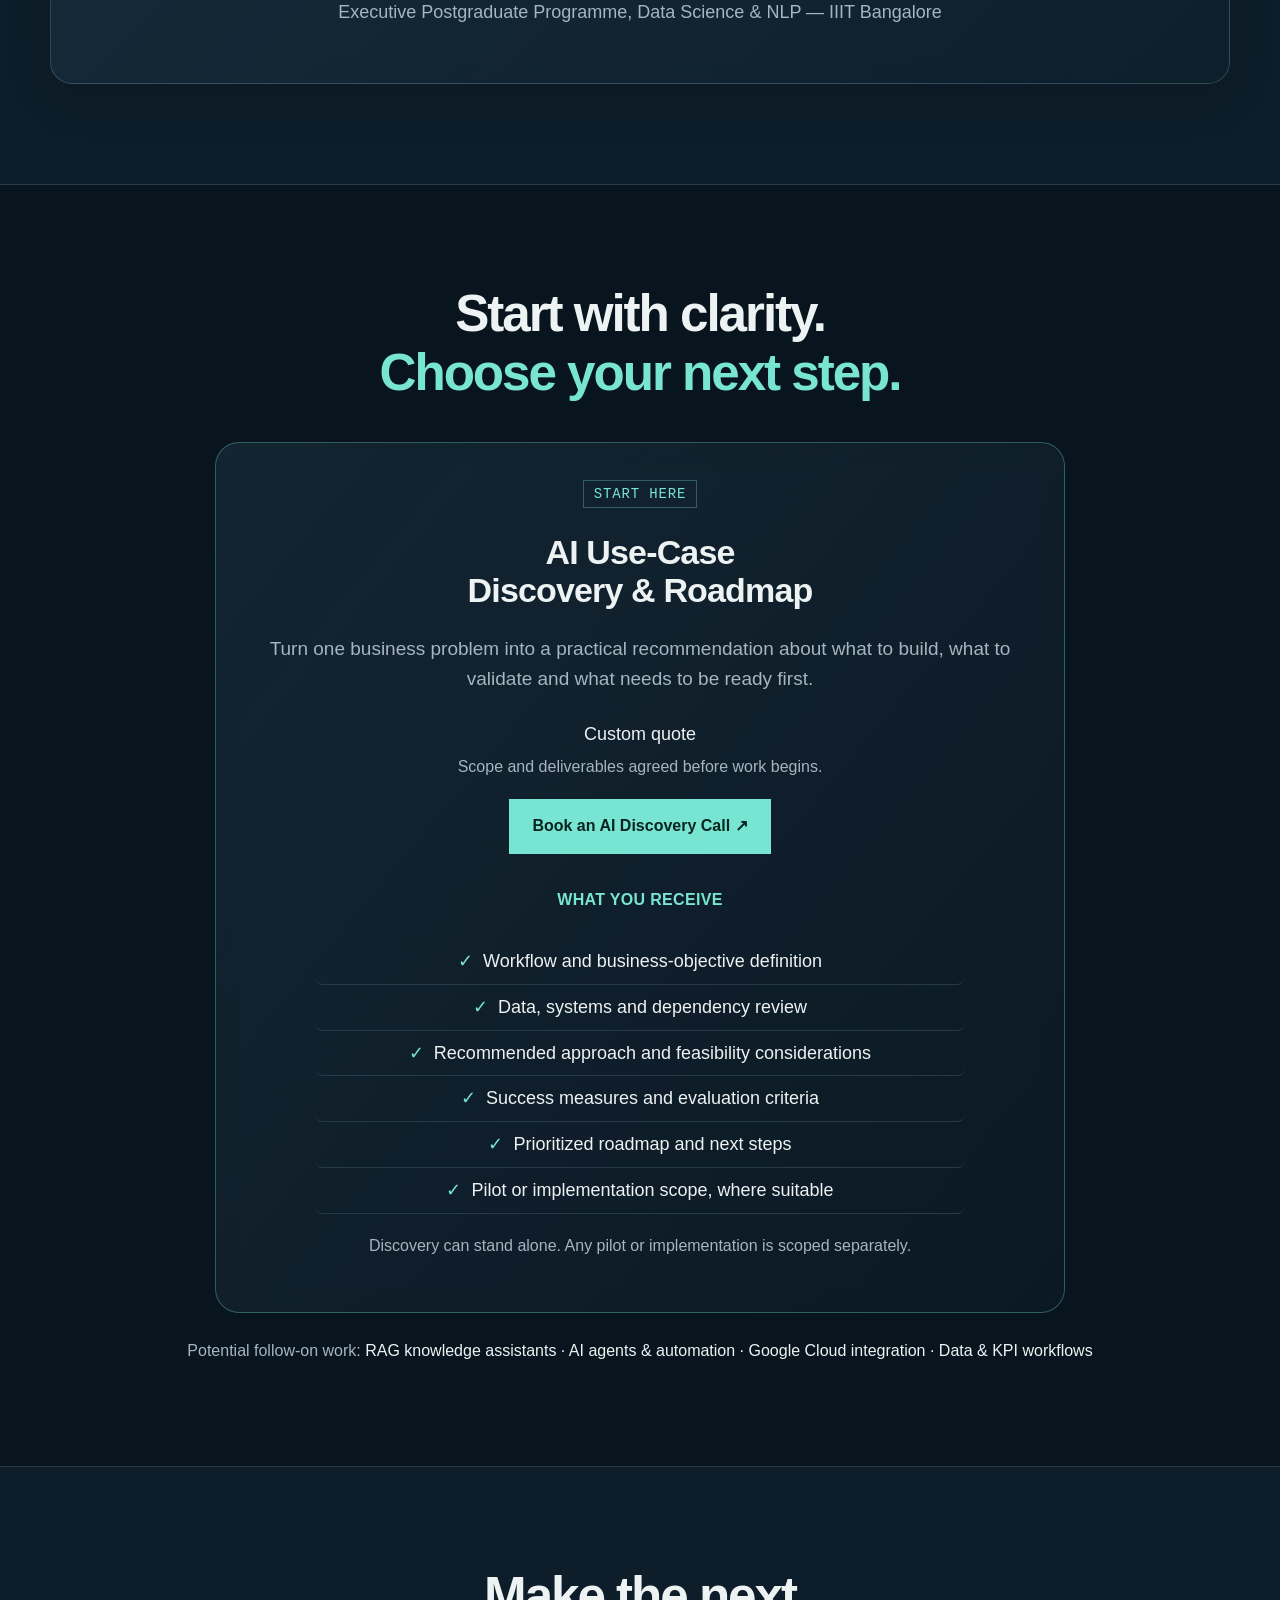
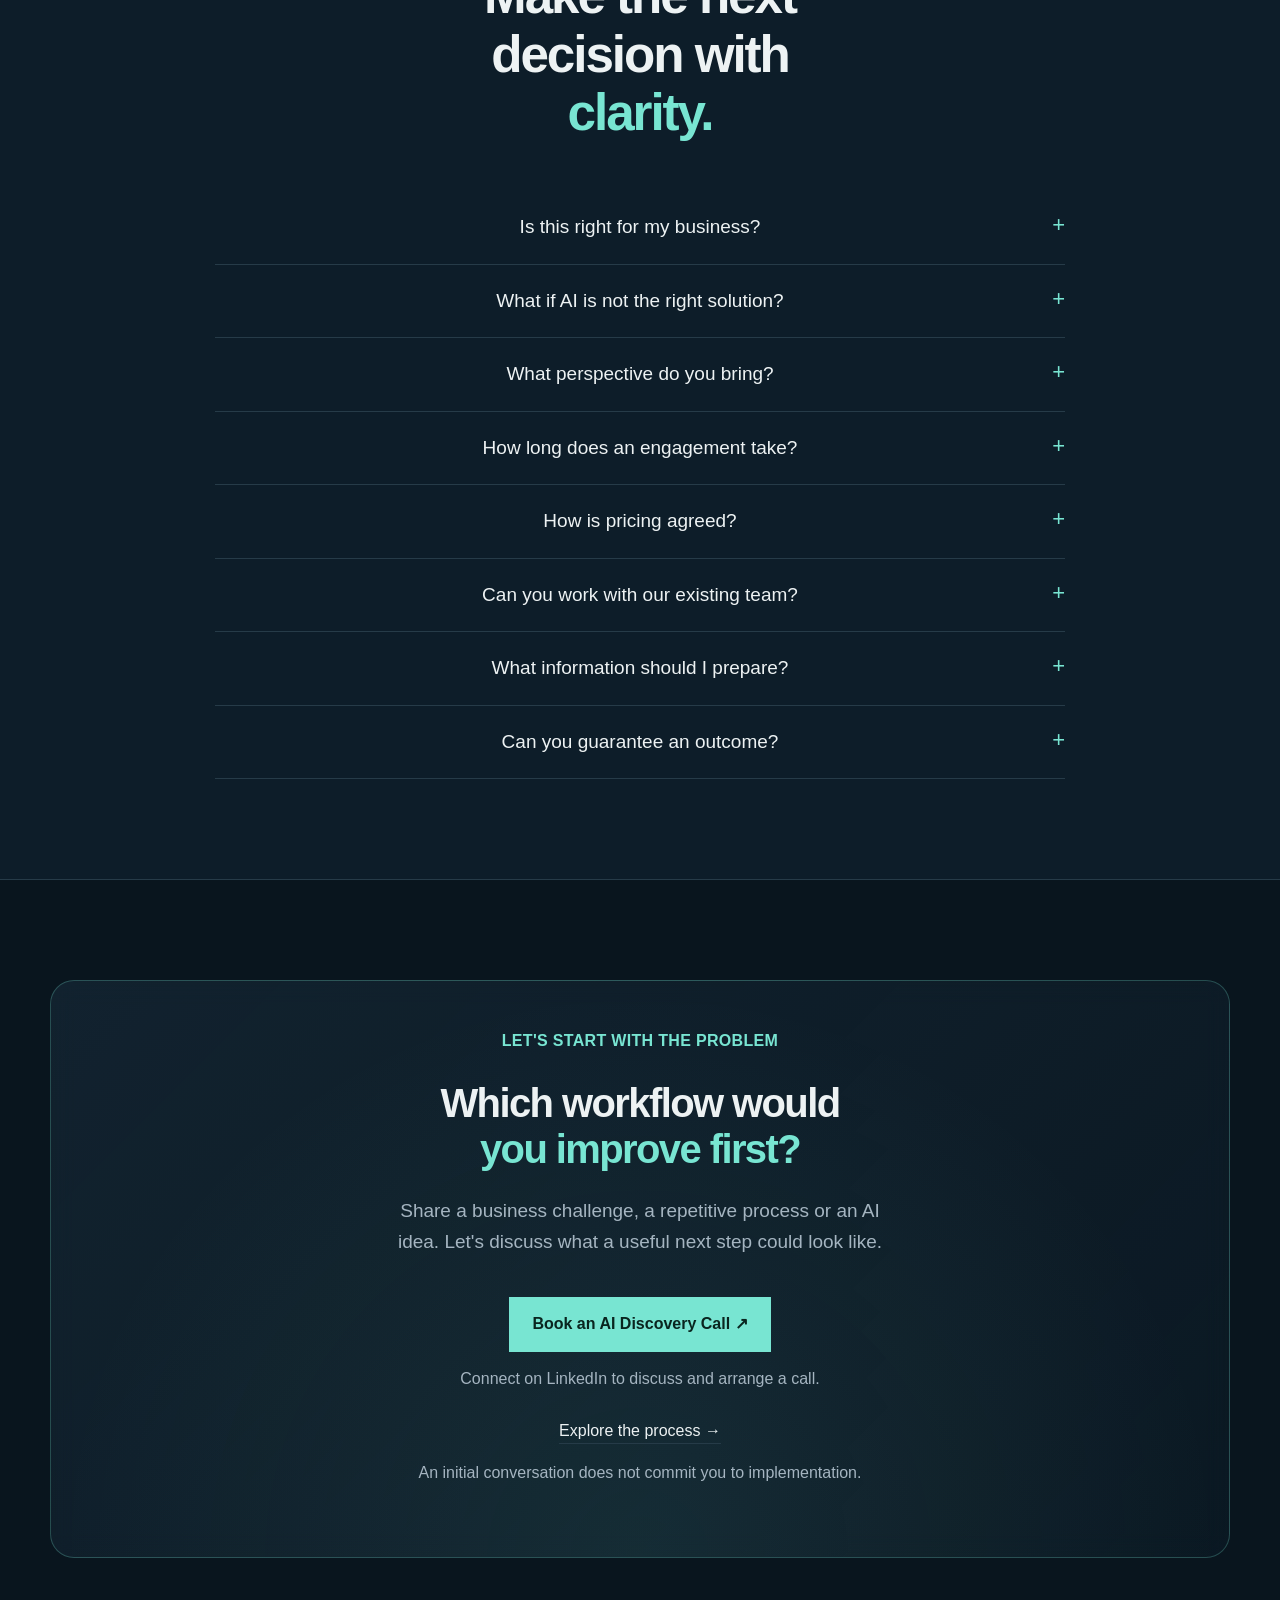
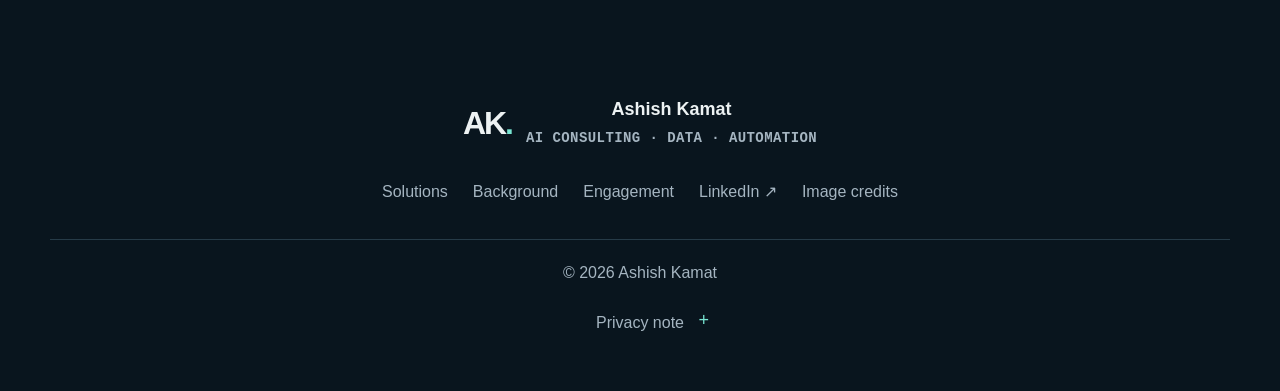
==== commit 27edb3b1: "Refine glass cards, photography, responsive hero and interactive effects" ====
--- a/index.html
+++ b/index.html
@@ -1,16 +1,22 @@
 <!doctype html>
 <html lang="en"><head><meta charset="utf-8"><meta name="viewport" content="width=device-width, initial-scale=1"><title>Ashish Kamat | AI Consulting, RAG &amp; AI Agents</title><meta name="description" content="Business-focused AI consulting with Ashish Kamat. Explore AI opportunities, knowledge assistants and automated workflows."><link rel="stylesheet" href="style.css"><script src="script.js" defer></script></head><body><a class="skip" href="#main">Skip to content</a>
 <header><nav class="wrap nav" aria-label="Main navigation"><a class="brand" href="#home"><b>AK<span>.</span></b><span>Ashish Kamat<small>AI DECISION SCIENCE</small></span></a><button class="menu" aria-expanded="false" aria-controls="links">Menu</button><div id="links"><a href="#solutions">Solutions</a><a href="#process">How it works</a><a href="#background">Background</a><a href="#engagement">Engagement</a><a class="button small" href="#contact">Book an AI Discovery Call</a></div></nav></header>
-<main id="main"><section class="hero wrap" id="home"><div class="hero-video-background" aria-hidden="true"><video id="hero-video" muted loop playsinline preload="metadata" poster="assets/hero-poster.jpg" tabindex="-1"><source src="assets/hero-video.mp4" type="video/mp4"/></video></div><div class="hero-glass"><p class="eyebrow"><i></i> AI DECISION SCIENCE CONSULTANT</p><h1>Reduce manual work.<br><span>Put your data <br>to work with AI.</span></h1><p class="lead">I help founders, operations leaders and product teams identify useful AI opportunities and shape practical roadmaps, knowledge assistants and automated workflows around their business.</p><div class="actions"><a class="button" href="#contact">Book an AI Discovery Call <span>↗</span></a><a class="text-link" href="#process">Explore the process →</a></div><p class="fine">Start with one workflow, a business challenge or an AI idea.</p><div class="tags"><span>Generative AI</span><span>AI agents</span><span>RAG</span><span>Google Cloud</span></div></div></section>
-<section class="credibility"><div class="wrap"><p class="eyebrow">A FOUNDATION ACROSS BUSINESS, DATA AND AI</p><div class="credentials"><div><small>PROFESSIONAL EXPERIENCE</small><h3>Accenture · Canalys<br>LogisticsNow</h3></div><div><small>MASTER OF SCIENCE</small><h3>Data Science</h3><p>Liverpool John Moores University</p></div><div><small>EXECUTIVE POSTGRADUATE PROGRAMME</small><h3>Data Science &amp; NLP</h3><p>IIIT Bangalore</p></div></div><p class="fine">Organizations shown reflect professional background, rather than client endorsements.</p></div></section>
-<section class="wrap section" id="challenge"><h2>You see the potential.<br><span>What should you build first?</span></h2><p class="intro">AI becomes useful when it addresses a specific problem. The starting point is understanding where work gets stuck.</p><div class="cards"><article><h3>Your team repeats the same work.</h3><p>Searching, summarizing, copying information and passing tasks between systems take attention away from higher-value work.</p><p class="consequence">Every handoff adds another opportunity for delays and missed context.</p></article><article><h3>Your knowledge is hard to access.</h3><p>Reports, procedures and documentation exist. Finding the relevant information when someone needs it is another matter.</p><p class="consequence">People repeat questions and spend time searching instead of acting.</p></article><article><h3>Your AI priorities are unclear.</h3><p>A chatbot, an agent or a new platform all sound promising. It is harder to decide which solves a meaningful business problem.</p><p class="consequence">Unclear data requirements and success criteria make the investment difficult to assess.</p></article></div></section>
-<section class="panel"><div class="wrap section" id="solutions"><h2>A clearer path to<br><span>useful AI.</span></h2><p class="intro">Connect business analysis, data science and AI implementation to understand what fits, what is ready and what to do next.</p><article class="solution"><div><h3>Know which opportunity<br>deserves attention.</h3><p>Assess the workflow, business objective, available data and constraints before choosing technology. Build a clearer picture of the opportunity, dependencies and next steps.</p><div class="tags"><span>Use-case discovery</span><span>Feasibility</span><span>AI roadmaps</span></div></div><div class="mini"><small>BUSINESS VALUE × FEASIBILITY</small><div class="matrix"><span>Explore</span><strong>Prioritize</strong><span>Reconsider</span><span>Assess</span></div></div></article><article class="solution"><div><h3>Make business knowledge<br>easier to use.</h3><p>Shape assistants that retrieve relevant information around the questions your team asks, with source references and a plan for handling questions the system cannot answer.</p><div class="tags"><span>RAG</span><span>Knowledge assistants</span><span>LLM integration</span></div></div><div class="mini"><small>ILLUSTRATIVE KNOWLEDGE JOURNEY</small><p>Question</p><span>↓</span><p>Relevant information</p><span>↓</span><p class="teal">Answer + source</p></div></article><article class="solution"><div><h3>Reduce manual coordination<br>where it makes sense.</h3><p>Connect suitable repeatable steps through AI agents, APIs and automation. Define approval points, human ownership and the measures that tell you whether the workflow is helping.</p><div class="tags"><span>AI agents</span><span>Workflow automation</span><span>Google Cloud</span></div></div><div class="mini"><small>ILLUSTRATIVE CONNECTED WORKFLOW</small><p>Input → AI-assisted task</p><p class="teal">Human approval checkpoint</p><p>Connected system → Outcome</p></div></article><div class="stack"><small>TECHNOLOGY, SELECTED TO FIT</small><p>Python · SQL · OpenAI API · Google ADK · Vertex AI · BigQuery · Cloud Run · Firestore · Docker</p></div></div></section>
-<section class="wrap section" id="process"><h2>One problem.<br><span>Four deliberate steps.</span></h2><ol class="steps"><li><small>DEFINE</small><h3>Start with the work.</h3><p>Describe the problem, who experiences it and the outcome that matters.</p><strong>A clear business objective.</strong></li><li><small>ASSESS</small><h3>Check what is ready.</h3><p>Review data, systems, constraints and the possible approaches.</p><strong>A scoped recommendation.</strong></li><li><small>VALIDATE</small><h3>Test the useful part.</h3><p>Where appropriate, validate a focused pilot against agreed criteria.</p><strong>Evidence for the next decision.</strong></li><li><small>IMPLEMENT</small><h3>Build with ownership.</h3><p>Implement the agreed scope, document the workflow and define how to measure it.</p><strong>Clear limits and next steps.</strong></li></ol></section>
-<section class="panel"><div class="wrap section background" id="background"><div><div class="portrait identity" aria-label="Ashish Kamat initials"><span>AK<span class="teal">.</span></span><small>BUSINESS · DATA · AI</small></div><h3>Ashish Kamat</h3><p>Mumbai, India</p><a class="text-link" href="https://www.linkedin.com/in/ashish-kamat-genai-datascientist/" target="_blank" rel="noopener noreferrer">View LinkedIn profile ↗</a></div><div><h2>Business context.<br>Analytical depth.<br><span>Applied AI.</span></h2><p class="intro">A career spanning technical documentation, data analytics and enterprise AI consulting brings both business and technical perspectives to the conversation.</p><div class="experience"><small>AI DECISION SCIENCE / ACCENTURE</small><h3>From business opportunity to AI use case.</h3><p>Role responsibilities include identifying AI opportunities, developing roadmaps and working with business and technology stakeholders on Generative AI and intelligent automation.</p></div><div class="experience"><small>DATA ANALYTICS / CANALYS &amp; LOGISTICSNOW</small><h3>A foundation in real business data.</h3><p>Experience across Python, SQL, analysis and business reporting provides context for the data and workflows an AI solution depends on.</p></div><div class="experience"><small>POSTGRADUATE EDUCATION</small><p>MSc Data Science — Liverpool John Moores University<br>Executive Postgraduate Programme, Data Science &amp; NLP — IIIT Bangalore</p></div></div></div></section>
+<main id="main"><section class="hero wrap" id="home"><div class="hero-video-background" aria-hidden="true"><video id="hero-video" muted loop playsinline preload="metadata" poster="assets/hero-poster.jpg" tabindex="-1"><source src="assets/hero-video.mp4" type="video/mp4"/></video></div><div class="hero-glass"><p class="eyebrow"><i></i> AI DECISION SCIENCE CONSULTANT</p><h1>Reduce manual work.<br><span>Put your data to work with AI.</span></h1><p class="lead">I help founders, operations leaders and product teams identify useful AI opportunities and shape practical roadmaps, knowledge assistants and automated workflows around their business.</p><div class="actions"><a class="button" href="#contact">Book an AI Discovery Call <span>↗</span></a><a class="text-link" href="#process">Explore the process →</a></div><p class="fine">Start with one workflow, a business challenge or an AI idea.</p><div class="tags"><span>Generative AI</span><span>AI agents</span><span>RAG</span><span>Google Cloud</span></div></div></section>
+<section class="credibility"><div class="wrap"><p class="eyebrow">A FOUNDATION ACROSS BUSINESS, DATA AND AI</p><div class="credentials"><div class="glass-card credential-card"><small>PROFESSIONAL EXPERIENCE</small><h3>Accenture · Canalys<br>LogisticsNow</h3></div><div class="glass-card credential-card"><small>MASTER OF SCIENCE</small><h3>Data Science</h3><p>Liverpool John Moores University</p></div><div class="glass-card credential-card"><small>EXECUTIVE POSTGRADUATE PROGRAMME</small><h3>Data Science &amp; NLP</h3><p>IIIT Bangalore</p></div></div></div></section>
+<section class="wrap section" id="challenge"><h2>You see the potential.<br><span>What should you build first?</span></h2><div class="cards"><article class="glass-card"><div class="card-photo"><img src="assets/paperwork.jpg" alt="Documents and paperwork on an office desk" loading="lazy" decoding="async" width="1200" height="800"></div><h3>Your team repeats the same work.</h3><p>Searching, summarizing, copying information and passing tasks between systems take attention away from higher-value work.</p><p class="consequence">Every handoff adds another opportunity for delays and missed context.</p></article><article class="glass-card"><div class="card-photo"><img src="assets/knowledge-documents.jpg" alt="Organizing business documents beside a laptop" loading="lazy" decoding="async" width="1200" height="800"></div><h3>Your knowledge is hard to access.</h3><p>Reports, procedures and documentation exist. Finding the relevant information when someone needs it is another matter.</p><p class="consequence">People repeat questions and spend time searching instead of acting.</p></article><article class="glass-card"><div class="card-photo"><img src="assets/priorities.jpg" alt="Charts displayed on a planning whiteboard" loading="lazy" decoding="async" width="1200" height="800"></div><h3>Your AI priorities are unclear.</h3><p>A chatbot, an agent or a new platform all sound promising. It is harder to decide which solves a meaningful business problem.</p><p class="consequence">Unclear data requirements and success criteria make the investment difficult to assess.</p></article></div></section>
+<section class="panel"><div class="wrap section" id="solutions"><h2>A clearer path to<br><span>useful AI.</span></h2><p class="intro">Connect business analysis, data science and AI implementation to understand what fits, what is ready and what to do next.</p><div class="solution-grid"><article class="solution glass-card"><div class="card-photo"><img src="assets/opportunity-analytics.jpg" alt="Business analytics charts displayed on a laptop" loading="lazy" decoding="async" width="1200" height="800"></div><div><h3>Know which opportunity<br>deserves attention.</h3><p>Assess the workflow, business objective, available data and constraints before choosing technology. Build a clearer picture of the opportunity, dependencies and next steps.</p><div class="tags"><span>Use-case discovery</span><span>Feasibility</span><span>AI roadmaps</span></div></div><div class="mini prioritization"><small>BUSINESS VALUE × FEASIBILITY</small><div class="matrix"><span>Explore</span><strong>Prioritize</strong><span>Reconsider</span><span>Assess</span></div></div></article><article class="solution glass-card"><div class="card-photo"><img src="assets/knowledge-assistant.jpg" alt="Professional consulting documents while working on a laptop" loading="lazy" decoding="async" width="1200" height="800"></div><div><h3>Make business knowledge<br>easier to use.</h3><p>Shape assistants that retrieve relevant information around the questions your team asks, with source references and a plan for handling questions the system cannot answer.</p><div class="tags"><span>RAG</span><span>Knowledge assistants</span><span>LLM integration</span></div></div><div class="mini"><p>Question</p><span>↓</span><p>Relevant information</p><span>↓</span><p class="teal">Answer + source</p></div></article><article class="solution glass-card"><div class="card-photo"><img src="assets/workflow-team.jpg" alt="Team collaborating through computers in an office" loading="lazy" decoding="async" width="1200" height="800"></div><div><h3>Reduce manual coordination<br>where it makes sense.</h3><p>Connect suitable repeatable steps through AI agents, APIs and automation. Define approval points, human ownership and the measures that tell you whether the workflow is helping.</p><div class="tags"><span>AI agents</span><span>Workflow automation</span><span>Google Cloud</span></div></div><div class="mini"><p>Input → AI-assisted task</p><p class="teal">Human approval checkpoint</p><p>Connected system → Outcome</p></div></article></div></div></section>
+<section class="wrap section" id="process"><h2>One problem.<br><span>Four deliberate steps.</span></h2><ol class="steps"><li class="glass-card"><div class="card-photo"><img src="assets/team-planning.jpg" alt="Team reviewing a business process" loading="lazy" decoding="async" width="1200" height="800"></div><span class="card-number" aria-hidden="true">01</span><small>DEFINE</small><h3>Start with the work.</h3><p>Describe the problem, who experiences it and the outcome that matters.</p><strong>A clear business objective.</strong></li><li class="glass-card"><div class="card-photo"><img src="assets/assessment.jpg" alt="Colleagues reviewing business documents" loading="lazy" decoding="async" width="1200" height="800"></div><span class="card-number" aria-hidden="true">02</span><small>ASSESS</small><h3>Check what is ready.</h3><p>Review data, systems, constraints and the possible approaches.</p><strong>A scoped recommendation.</strong></li><li class="glass-card"><div class="card-photo"><img src="assets/validation.jpg" alt="Developer working at a dual-monitor workstation" loading="lazy" decoding="async" width="1200" height="800"></div><span class="card-number" aria-hidden="true">03</span><small>VALIDATE</small><h3>Test the useful part.</h3><p>Where appropriate, validate a focused pilot against agreed criteria.</p><strong>Evidence for the next decision.</strong></li><li class="glass-card"><div class="card-photo"><img src="assets/implementation.jpg" alt="Programmer working in an office" loading="lazy" decoding="async" width="1200" height="800"></div><span class="card-number" aria-hidden="true">04</span><small>IMPLEMENT</small><h3>Build with ownership.</h3><p>Implement the agreed scope, document the workflow and define how to measure it.</p><strong>Clear limits and next steps.</strong></li></ol></section>
+<section class="panel"><div class="wrap section" id="background"><h2>Business context.<br>Analytical depth.<br><span>Applied AI.</span></h2><p class="intro">A career spanning technical documentation, data analytics and enterprise AI consulting brings both business and technical perspectives to the conversation.</p><div class="background-cards">
+<article class="glass-card profile-card"><div class="profile-monogram" aria-hidden="true">AK<span>.</span></div><small>BUSINESS · DATA · AI</small><h3>Ashish Kamat</h3><p>Mumbai, India</p><a class="text-link" href="https://www.linkedin.com/in/ashish-kamat-genai-datascientist/" target="_blank" rel="noopener noreferrer">View LinkedIn profile ↗</a></article>
+<article class="glass-card"><small>AI DECISION SCIENCE / ACCENTURE</small><h3>From business opportunity to AI use case.</h3><p>Role responsibilities include identifying AI opportunities, developing roadmaps and working with business and technology stakeholders on Generative AI and intelligent automation.</p></article>
+<article class="glass-card"><small>DATA ANALYTICS / CANALYS &amp; LOGISTICSNOW</small><h3>A foundation in real business data.</h3><p>Experience across Python, SQL, analysis and business reporting provides context for the data and workflows an AI solution depends on.</p></article>
+<article class="glass-card"><h3>Tools &amp; platforms</h3><div class="tags"><span>Python</span><span>SQL</span><span>OpenAI API</span><span>Google ADK</span><span>Vertex AI</span><span>BigQuery</span><span>Cloud Run</span><span>Firestore</span><span>Docker</span></div></article>
+<article class="glass-card education-card"><small>POSTGRADUATE EDUCATION</small><h3>Data science &amp; NLP</h3><p>MSc Data Science — Liverpool John Moores University</p><p>Executive Postgraduate Programme, Data Science &amp; NLP — IIIT Bangalore</p></article>
+</div></div></section>
 <section class="wrap section" id="engagement"><h2>Start with clarity.<br><span>Choose your next step.</span></h2><div class="offer"><div><span class="badge">START HERE</span><h3>AI Use-Case<br>Discovery &amp; Roadmap</h3><p>Turn one business problem into a practical recommendation about what to build, what to validate and what needs to be ready first.</p><p class="price">Custom quote <small>Scope and deliverables agreed before work begins.</small></p><a class="button" href="#contact">Book an AI Discovery Call ↗</a></div><div><small>WHAT YOU RECEIVE</small><ul class="checks"><li>Workflow and business-objective definition</li><li>Data, systems and dependency review</li><li>Recommended approach and feasibility considerations</li><li>Success measures and evaluation criteria</li><li>Prioritized roadmap and next steps</li><li>Pilot or implementation scope, where suitable</li></ul><p class="fine">Discovery can stand alone. Any pilot or implementation is scoped separately.</p></div></div><p class="follow">Potential follow-on work: <span>RAG knowledge assistants · AI agents &amp; automation · Google Cloud integration · Data &amp; KPI workflows</span></p></section>
 <section class="panel"><div class="wrap section faq" id="faq"><div><h2>Make the next<br>decision with<br><span>clarity.</span></h2></div><div><details><summary>Is this right for my business?</summary><p>It is a useful starting point if you have a specific knowledge, workflow or automation challenge and want to assess how AI could help. You can begin with a problem rather than a fully written technical brief.</p></details><details><summary>What if AI is not the right solution?</summary><p>The assessment should help establish that. A simpler automation, better data foundation or workflow change may be more appropriate. The recommendation should follow the problem.</p></details><details><summary>What perspective do you bring?</summary><p>My background combines business analytics, data science and AI consulting, with exposure to Generative AI, agents and cloud technologies. I consider the business objective alongside the data and implementation requirements.</p></details><details><summary>How long does an engagement take?</summary><p>Timing depends on the use case, data readiness, integrations and approval requirements. Milestones and deliverables are agreed after the initial discussion.</p></details><details><summary>How is pricing agreed?</summary><p>Pricing follows the agreed scope. Discovery, a pilot and implementation can be separate engagements, with deliverables and commercial terms agreed before paid work begins.</p></details><details><summary>Can you work with our existing team?</summary><p>We can discuss how the engagement fits your team, including responsibilities, access, review points and handover requirements.</p></details><details><summary>What information should I prepare?</summary><p>Bring a short description of the workflow, current systems, the people involved and what a better outcome would look like. Agree how information will be handled before sharing confidential data.</p></details><details><summary>Can you guarantee an outcome?</summary><p>Reliable claims require a defined use case, representative data and agreed evaluation. A prototype alone does not establish production performance or business returns. Those should be assessed through evidence.</p></details></div></div></section>
 <section class="wrap section" id="contact"><div class="contact"><div><p class="eyebrow">LET'S START WITH THE PROBLEM</p><h2>Which workflow would<br><span>you improve first?</span></h2><p>Share a business challenge, a repetitive process or an AI idea. Let's discuss what a useful next step could look like.</p></div><div><a class="button" href="https://www.linkedin.com/in/ashish-kamat-genai-datascientist/" target="_blank" rel="noopener noreferrer">Book an AI Discovery Call ↗</a><p class="fine">Connect on LinkedIn to discuss and arrange a call.</p><a class="text-link" href="#process">Explore the process →</a><p class="fine">An initial conversation does not commit you to implementation.</p></div></div></section></main>
-<footer class="wrap"><div class="footer-top"><a class="brand" href="#home"><b>AK<span>.</span></b><span>Ashish Kamat<small>AI CONSULTING · DATA · AUTOMATION</small></span></a><div><a href="#solutions">Solutions</a><a href="#background">Background</a><a href="#engagement">Engagement</a><a href="https://www.linkedin.com/in/ashish-kamat-genai-datascientist/" target="_blank" rel="noopener noreferrer">LinkedIn ↗</a></div></div><div class="footer-bottom"><span>© 2026 Ashish Kamat</span><details><summary>Privacy note</summary><p>This page does not collect contact-form submissions. Contact takes place through LinkedIn under its privacy policy. Hosting providers may process routine request data. Agree appropriate handling before sharing confidential information.</p></details></div></footer></body></html>
+<footer class="wrap"><div class="footer-top"><a class="brand" href="#home"><b>AK<span>.</span></b><span>Ashish Kamat<small>AI CONSULTING · DATA · AUTOMATION</small></span></a><div><a href="#solutions">Solutions</a><a href="#background">Background</a><a href="#engagement">Engagement</a><a href="https://www.linkedin.com/in/ashish-kamat-genai-datascientist/" target="_blank" rel="noopener noreferrer">LinkedIn ↗</a><a href="image-credits.html">Image credits</a></div></div><div class="footer-bottom"><span>© 2026 Ashish Kamat</span><details><summary>Privacy note</summary><p>This page does not collect contact-form submissions. Contact takes place through LinkedIn under its privacy policy. Hosting providers may process routine request data. Agree appropriate handling before sharing confidential information.</p></details></div></footer></body></html>
 
 
 
--- a/style.css
+++ b/style.css
@@ -27,3 +27,130 @@
 .hero h1{color:#fff;text-shadow:0 2px 22px #0005}.hero h1 span{color:#b8f1ff}.hero .lead,.hero .fine{color:#e0e9f3}.hero .eyebrow{color:#b8f1ff}.hero .text-link{color:#fff}.hero .tags span{background:#ffffff0d;border-color:#ffffff38;color:#ecf5ff}.hero .lead{max-width:740px}
 @media(max-width:600px){.hero{padding:36px 16px;min-height:calc(100svh - 80px)}.hero>.hero-glass{padding:30px 20px;border-radius:20px;backdrop-filter:blur(6px);-webkit-backdrop-filter:blur(6px)}.hero h1{font-size:clamp(2.2rem,8.6vw,2.875rem)}.hero-video-background video{object-position:52% center}.hero .lead{font-size:17px}.hero .tags{gap:7px}.hero .tags span{font-size:13px}}
 .hero>div.hero-video-background:first-child{width:100%;max-width:none;left:0;right:0}
+/* Restrained supporting photography; hero unchanged. */
+.context-photo { margin:32px auto 40px; overflow:hidden; border:1px solid #ffffff20; border-radius:20px; background:#0d1925; }
+.context-photo img { display:block; width:100%; height:340px; object-fit:cover; filter:saturate(.7); }
+.team-photo { max-width:960px; }
+.team-photo img { object-position:center 45%; }
+.solution-photo { display:block; width:100%; height:190px; object-fit:cover; border-radius:12px; margin-bottom:20px; filter:saturate(.7); }
+.prioritization { overflow:hidden; }
+.discovery-photo { max-width:960px; }
+.discovery-photo img { height:300px; object-position:center 65%; }
+@media(max-width:600px) { .context-photo { margin:24px 0 28px; border-radius:14px; } .context-photo img { height:230px; } .solution-photo { height:190px; } .discovery-photo img { height:240px; } }
+/* Numbered glass cards across challenges, solutions and process. */
+#challenge .cards,.solution-grid,#process .steps { display:grid; grid-template-columns:repeat(2,minmax(0,1fr)); gap:28px; }
+.glass-card { position:relative; min-width:0; overflow:hidden; padding:28px; border:1px solid #b8f1ff30; border-radius:22px; background:linear-gradient(135deg,#20374985,#10233166); backdrop-filter:blur(12px); -webkit-backdrop-filter:blur(12px); box-shadow:0 16px 48px #0002; text-align:center; }
+#challenge .cards article,#process .steps li,.solution-grid .solution { background:linear-gradient(135deg,#20374985,#10233166); padding:28px; border:1px solid #b8f1ff30; border-radius:22px; }
+.card-photo { margin:-28px -28px 26px; height:220px; overflow:hidden; }
+.card-photo img { display:block; width:100%; height:100%; object-fit:cover; object-position:center 60%; filter:saturate(.65); }
+.card-number { position:absolute; right:24px; top:238px; font-size:5rem; line-height:1; font-weight:800; color:#79e7d4; opacity:.09; pointer-events:none; }
+.phase-label { display:inline-block; margin:0 auto 20px; padding:7px 13px; border:1px solid #79e7d445; border-radius:7px; background:#79e7d410; color:#93eedf; font-size:.9rem; }
+.solution-grid .solution { display:flex; flex-direction:column; gap:0; margin:0; }
+.solution-grid .solution>div:not(.card-photo) { width:100%; }
+.solution-grid .solution .mini { margin-top:26px; padding:22px; width:100%; }
+.solution-grid .solution h3 { margin-top:0; }
+#process .steps { list-style:none; counter-reset:none; }
+#process .steps li::before,#process .steps li::after,.solution-grid .solution::before { display:none; }
+#process .steps li>small { display:block; margin-bottom:12px; }
+#process .steps li>strong { display:block; padding-top:20px; margin-top:22px; border-top:1px solid #ffffff20; }
+@media(max-width:700px) { #challenge .cards,.solution-grid,#process .steps { grid-template-columns:1fr; gap:22px; } .card-photo { height:200px; } .card-number { top:220px; } }
+/* Three problems and solutions side by side; four process phases in two rows. */
+#challenge .cards,.solution-grid { grid-template-columns:repeat(3,minmax(0,1fr)); gap:22px; }
+#challenge .cards h3,.solution-grid .solution h3 { font-size:1.6rem; }
+#challenge .card-number,.solution-grid .card-number { position:static; display:block; opacity:1; color:#79e7d4; font-size:1.25rem; line-height:1.4; margin:0 0 18px; }
+.card-photo:has(img[src$=".svg"]) { background:#091923; }
+.card-photo img[src$=".svg"] { object-fit:contain; filter:none; }
+@media(max-width:1000px) { #challenge .cards,.solution-grid { grid-template-columns:1fr; } }
+/* Full-width, consistently cropped photographs on every card. */
+.solution-grid .solution>.card-photo { width:calc(100% + 56px); max-width:none; flex:none; align-self:stretch; margin:-28px -28px 26px; }
+.card-photo img { width:100%; max-width:none; height:100%; object-fit:cover; }
+/* Oversized background numerals, matching Dhaval's phase treatment. */
+#challenge .card-number,.solution-grid .card-number,#process .card-number {
+ position:absolute; right:22px; top:238px; display:block; margin:0;
+ font-size:5.5rem; line-height:1; font-weight:800; color:#79e7d4;
+ opacity:.14; pointer-events:none; user-select:none; z-index:0;
+}
+.glass-card h3,.glass-card .phase-label,.glass-card>small { position:relative; z-index:1; }
+@media(max-width:700px) {
+ #challenge .card-number,.solution-grid .card-number,#process .card-number { top:218px; right:18px; font-size:5rem; }
+}
+.background-cards { display:grid; grid-template-columns:repeat(2,minmax(0,1fr)); gap:26px; margin-top:38px; }
+.background-cards .glass-card { display:flex; flex-direction:column; align-items:center; justify-content:center; padding:36px; }
+.background-cards small { color:#79e7d4; }
+.background-cards h3 { font-size:1.7rem; margin:18px 0; }
+.background-cards p { font-size:1.125rem; line-height:1.7; }
+.background-cards .tags { justify-content:center; }
+.background-cards .education-card { grid-column:1/-1; }
+.profile-monogram { font-size:4rem; font-weight:800; line-height:1.2; margin-bottom:20px; }.profile-monogram span { color:#79e7d4; }
+@media(max-width:700px) { .background-cards { grid-template-columns:1fr; gap:22px; }.background-cards .glass-card { padding:28px 22px; } }
+/* Individual credential cards. */
+.credibility .credentials { gap:24px; align-items:stretch; }
+.credibility .credential-card { padding:32px 24px; text-align:center; display:flex; flex-direction:column; align-items:center; justify-content:center; border:1px solid #b8f1ff30; border-radius:22px; }
+.credibility .credential-card small { color:#79e7d4; }
+.credibility .credential-card h3 { margin:18px 0 10px; }
+.credibility .credential-card p { margin:0; }
+@media(max-width:700px) { .credibility .credentials { grid-template-columns:1fr; gap:20px; } }
+/* Consistent motion and interactive glass surfaces. */
+header { transition:background .25s ease,box-shadow .25s ease; backdrop-filter:blur(16px); -webkit-backdrop-filter:blur(16px); }
+header.is-scrolled { background:#07141ff2; box-shadow:0 8px 30px #0003; }
+#links>a:not(.button) { position:relative; }
+#links>a:not(.button)::after { content:''; position:absolute; left:0; right:0; bottom:-6px; height:2px; background:#79e7d4; transform:scaleX(0); transition:transform .2s ease; }
+#links>a:hover::after,#links>a.is-active::after { transform:scaleX(1); }
+.button { transition:transform .2s ease,box-shadow .2s ease,filter .2s ease; }
+.button:hover { transform:translateY(-3px); box-shadow:0 8px 26px #79e7d42b; filter:brightness(1.05); }
+.motion-card { opacity:1; transform:none; }
+.motion-ready .motion-card { opacity:0; transform:translateY(16px); }
+.motion-ready .motion-card.is-visible { opacity:1; transform:none; transition:opacity .45s ease var(--reveal-delay,0ms),transform .45s ease var(--reveal-delay,0ms); }
+.glass-card { transition:border-color .2s ease,box-shadow .2s ease; }
+.glass-card:hover,.glass-card:focus-within { border-color:#79e7d480; box-shadow:0 18px 46px #0003,0 0 22px #79e7d40b; }
+.card-photo img { transition:transform .5s ease; }
+.glass-card:hover .card-photo img { transform:scale(1.035); }
+#process .glass-card:hover .card-number { opacity:.26; }
+#process .glass-card:hover>strong { color:#b6fff1; }
+.interaction-button { font:inherit; color:#c8e4e9; background:#102735; border:1px solid #79e7d430; border-radius:9px; padding:12px; cursor:pointer; min-height:44px; transition:background .2s,border-color .2s; }
+.interaction-button:hover,.interaction-button[aria-pressed="true"] { background:#183e49; border-color:#79e7d4; color:#a0f6e7; }
+.matrix button { width:100%; font-size:1rem; }
+.interaction-note { min-height:4.5em; font-size:1rem!important; color:#b5ced7; margin:16px 0 0; }
+.journey-controls { display:flex; flex-direction:column; gap:12px; position:relative; }
+.journey-controls .interaction-button { position:relative; }
+.journey-controls .interaction-button:not(:last-child)::after { content:'↓'; position:absolute; bottom:-18px; left:50%; color:#79e7d4; pointer-events:none; }
+.journey-controls.flow-intro .interaction-button { animation:flow-highlight .8s ease both; }
+.journey-controls.flow-intro .interaction-button:nth-child(2) { animation-delay:.3s; }
+.journey-controls.flow-intro .interaction-button:nth-child(3) { animation-delay:.6s; }
+@keyframes flow-highlight { 50% { box-shadow:0 0 20px #79e7d435; border-color:#79e7d4; } }
+.tool-filters { display:flex; flex-wrap:wrap; gap:8px; justify-content:center; margin-bottom:18px; }
+.tool-filters button { padding:8px 14px; font-size:.95rem; }
+.background-cards .tags span { transition:opacity .2s,border-color .2s,background .2s; }
+.background-cards .tags span.tool-dim { opacity:.4; }
+.background-cards .tags span.tool-highlight { border-color:#79e7d4; background:#79e7d416; }
+.offer { border:1px solid #79e7d450; border-radius:24px; background:linear-gradient(130deg,#20374977,#10233155); backdrop-filter:blur(12px); padding:34px; }
+.checks li { padding:8px; border-radius:8px; transition:background .2s; }
+.checks li:hover { background:#79e7d412; }
+details { transition:border-color .2s,background .2s; }
+details[open] { background:#16303e66; border-color:#79e7d460; }
+details summary::after { transition:transform .25s; }
+details[open] summary::after { transform:rotate(45deg); }
+details[open] p { animation:answer-in .25s ease; }
+@keyframes answer-in { from { opacity:0; transform:translateY(-5px); } to { opacity:1; transform:none; } }
+.contact { border:1px solid #79e7d440; border-radius:24px; background:radial-gradient(ellipse at 50% 100%,#79e7d415,transparent 70%),linear-gradient(135deg,#20374966,#10233144); backdrop-filter:blur(12px); }
+footer a:hover { text-decoration:underline; text-underline-offset:5px; }
+a:focus-visible,button:focus-visible,summary:focus-visible { outline:2px solid #a7fff0; outline-offset:5px; }
+@media(hover:none) { .glass-card:hover .card-photo img { transform:none; }.button:hover { transform:none; } }
+@media(prefers-reduced-motion:reduce) { html { scroll-behavior:auto; } *,*::before,*::after { animation:none!important; transition:none!important; }.motion-ready .motion-card { opacity:1; transform:none; } }
+/* Complete hero composition within the viewport below navigation. */
+.hero { --hero-nav:var(--measured-nav,90px); min-height:calc(100svh - var(--hero-nav)); padding:28px 24px; gap:0; }
+.hero>.hero-glass { padding:30px 38px; }
+.hero .eyebrow { margin-bottom:18px; }
+.hero h1 { font-size:clamp(2.75rem,4.2vw,3.75rem); line-height:1.12; margin-bottom:22px; }
+.hero .lead { font-size:1.125rem; line-height:1.6; margin-bottom:24px; }
+.hero .actions { margin-top:0; margin-bottom:16px; }
+.hero .fine { margin-bottom:16px; }
+.hero .tags { margin-top:0; }
+@media(min-width:701px) and (max-height:760px) { .hero { padding:20px 24px; }.hero>.hero-glass { padding:24px 32px; }.hero h1 { font-size:clamp(2.5rem,3.8vw,3.25rem); }.hero .eyebrow { margin-bottom:12px; }.hero .lead { margin-bottom:18px; } }
+@media(max-width:700px) { .hero { padding:24px 16px; }.hero>.hero-glass { padding:28px 20px; }.hero h1 { font-size:clamp(2.2rem,8vw,3rem); }.hero .lead { font-size:1.05rem; } }
+/* The hero always retains its visual, even before playback or when motion is paused. */
+.hero>.hero-video-background { background:#0b1422 url('assets/hero-poster.jpg') center / cover no-repeat; }
+.hero-video-background video { display:block; }
+.hero { grid-template-columns:1fr; }
+@media(prefers-reduced-motion:reduce) { .hero-video-background video { opacity:0; } }
+@media(max-width:700px) { .hero>.hero-video-background { background-position:52% center; } }
